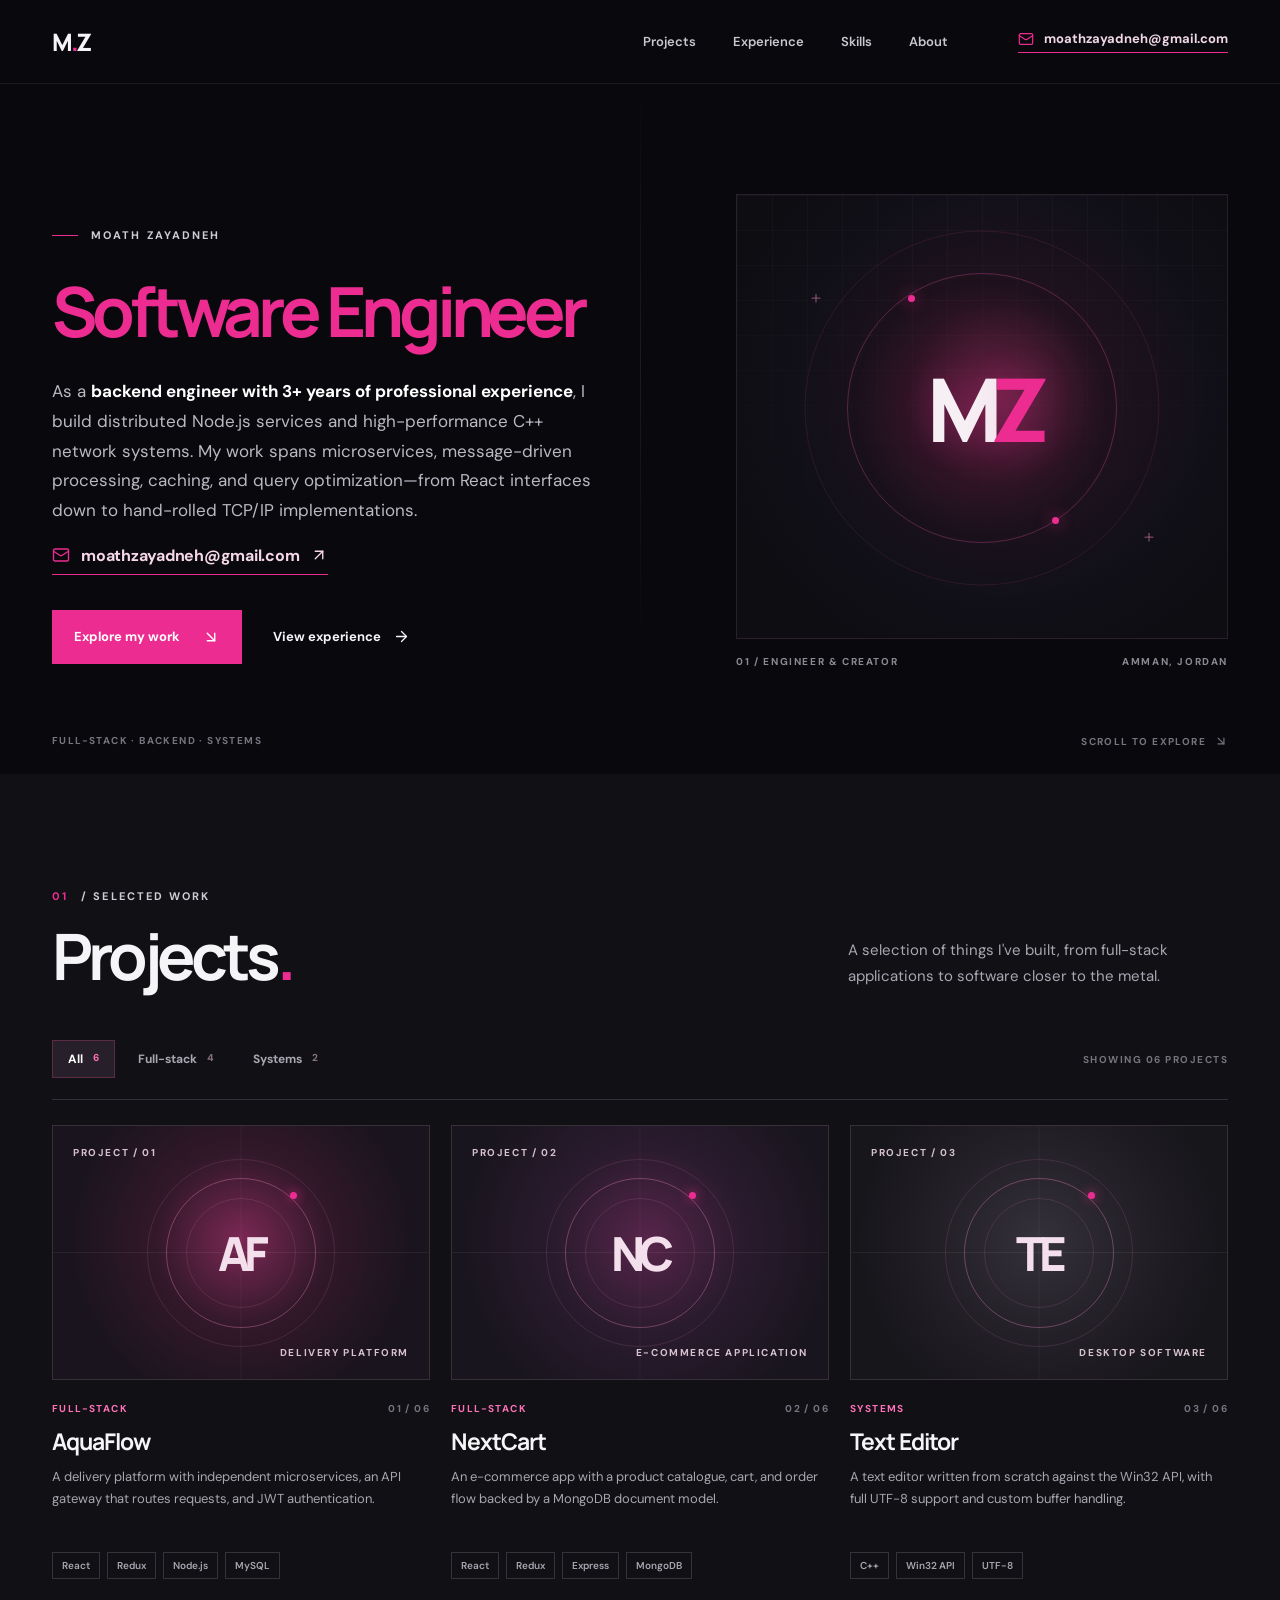
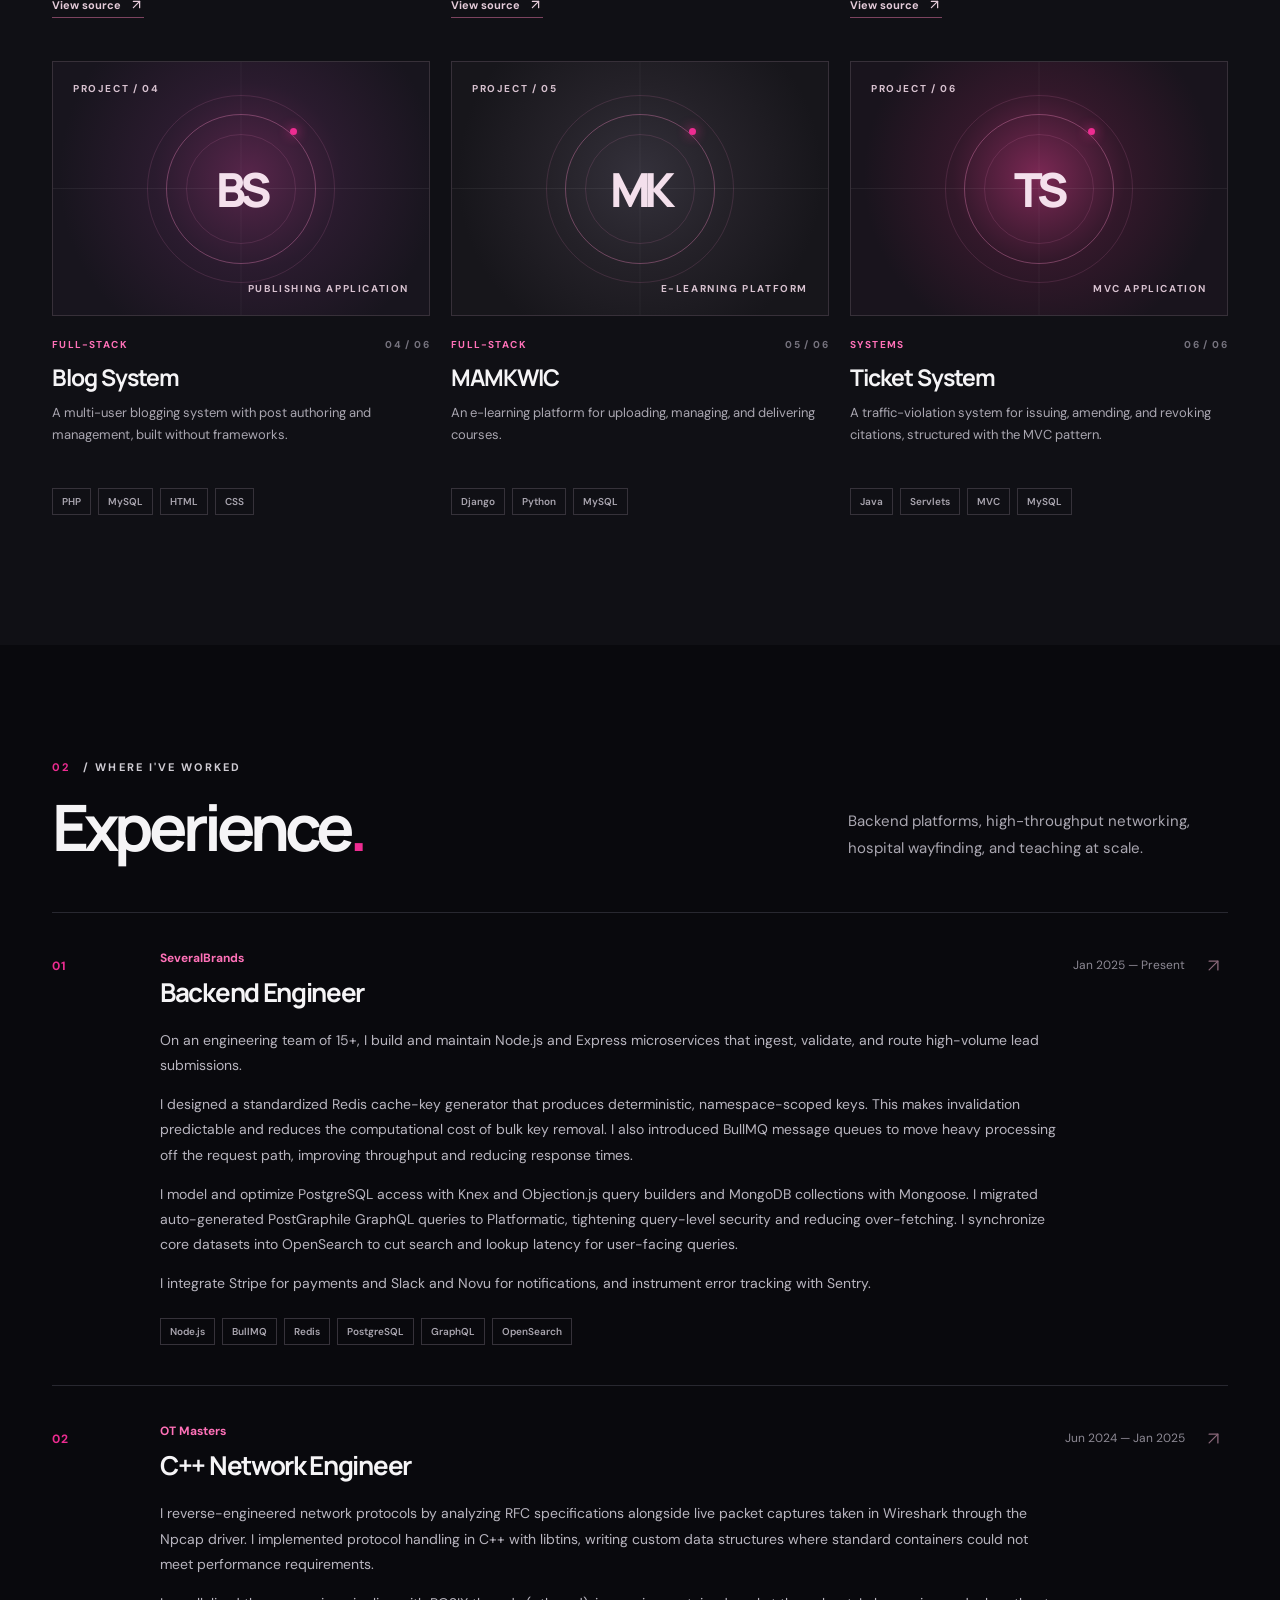
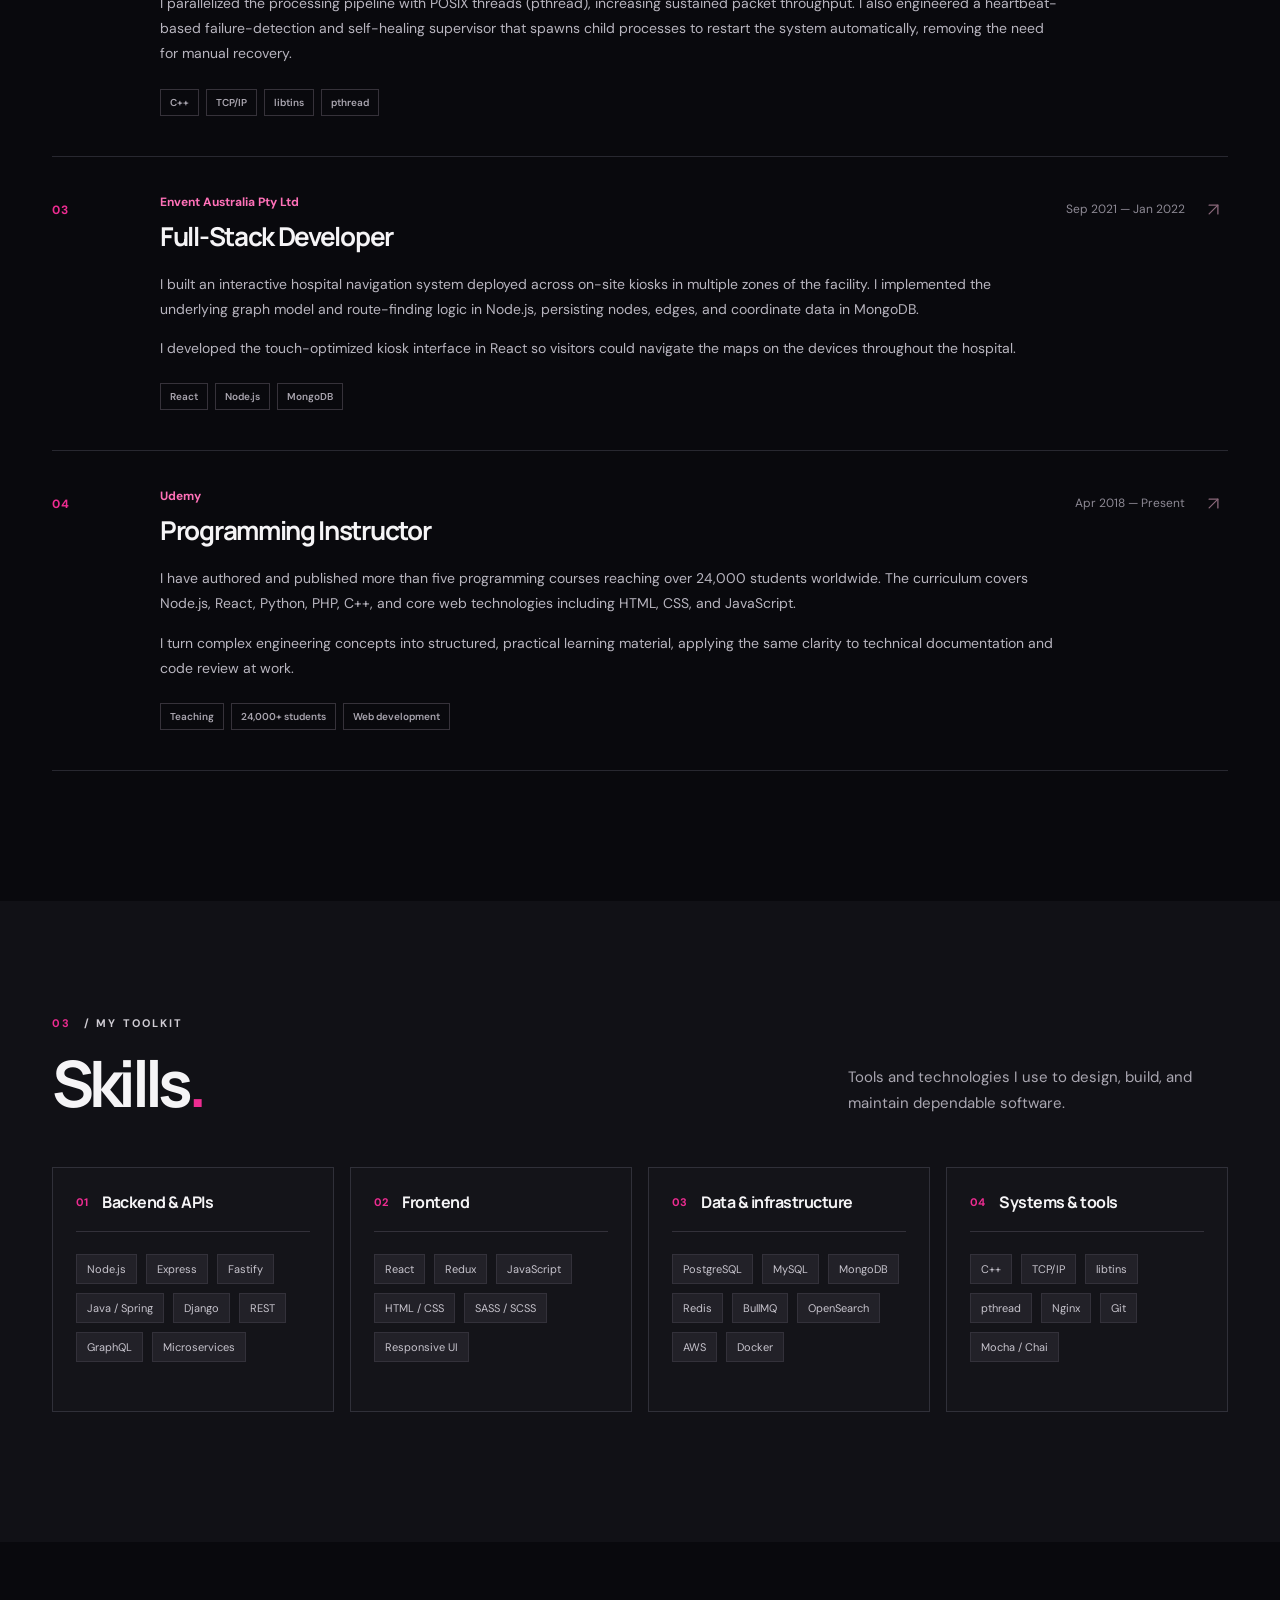
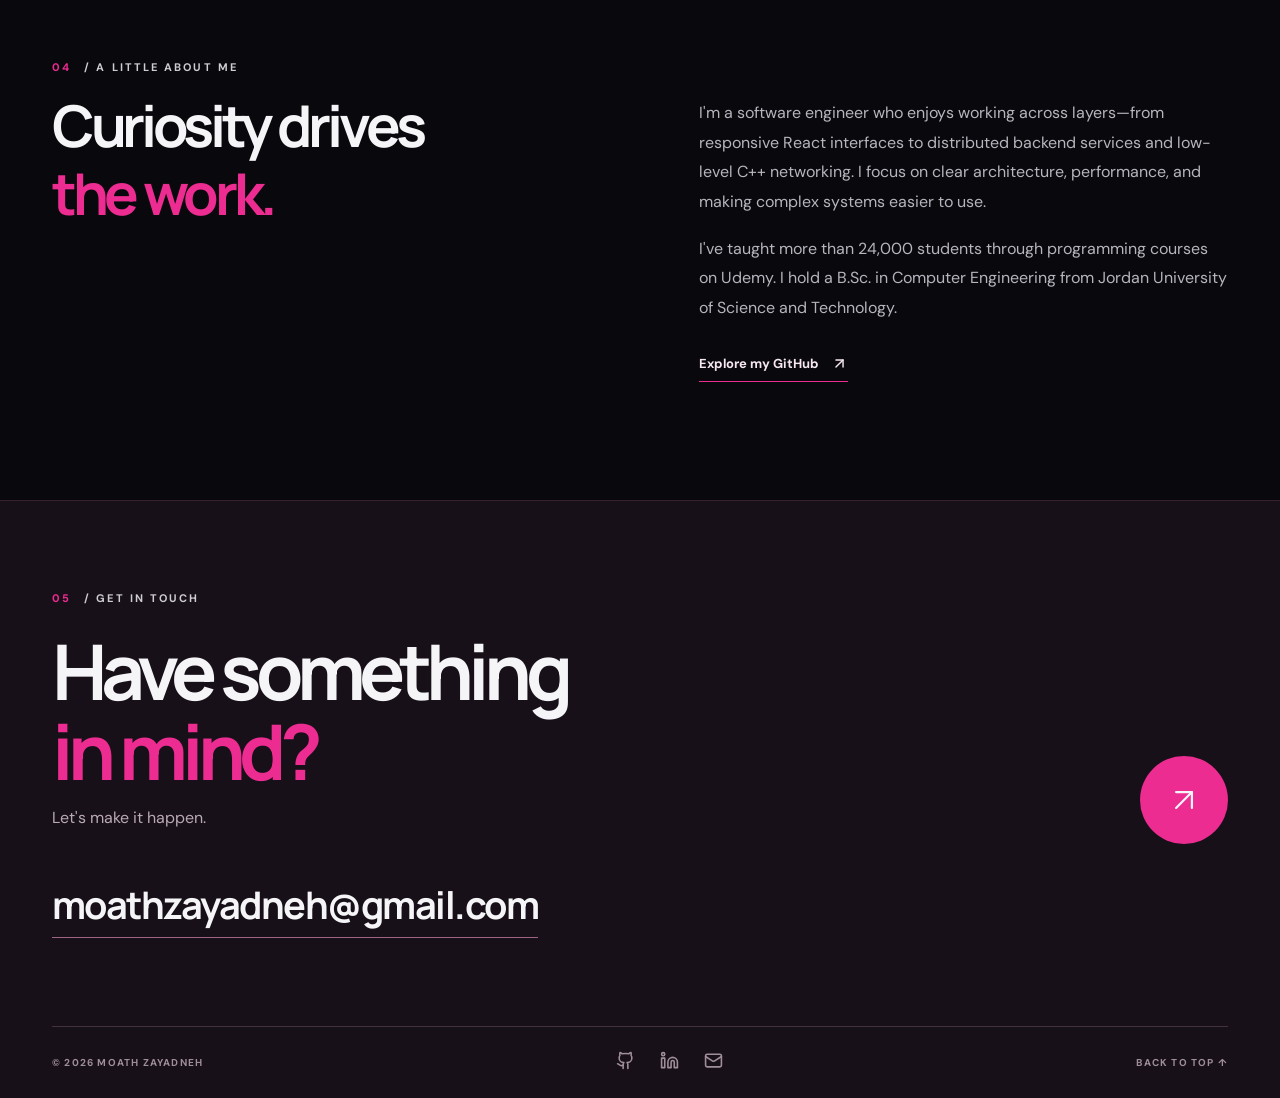
==== index.html @ 0fe1fe56 "Deploy new Next.js portfolio" ====
<!DOCTYPE html><!--hp8PHYKWaz7krKjYTJ7s3--><html lang="en"><head><meta charSet="utf-8"/><meta name="viewport" content="width=device-width, initial-scale=1"/><link rel="stylesheet" href="/_next/static/css/5d9958405dab43ec.css" data-precedence="next"/><link rel="preload" as="script" fetchPriority="low" href="/_next/static/chunks/webpack-2bc309fe597aff29.js"/><script src="/_next/static/chunks/4bd1b696-c023c6e3521b1417.js" async=""></script><script src="/_next/static/chunks/255-f7c4c205ddd80098.js" async=""></script><script src="/_next/static/chunks/main-app-6de141bbcd906bdc.js" async=""></script><script src="/_next/static/chunks/app/page-e6ded993d0996367.js" async=""></script><title>Moath Zayadneh — Software Engineer</title><meta name="description" content="Portfolio of Moath Zayadneh, a software engineer building distributed Node.js services, high-performance C++ network systems, and React interfaces."/><meta property="og:title" content="Moath Zayadneh — Software Engineer"/><meta property="og:description" content="Distributed backend services, C++ network systems, and thoughtful web products."/><meta property="og:type" content="website"/><meta name="twitter:card" content="summary"/><meta name="twitter:title" content="Moath Zayadneh — Software Engineer"/><meta name="twitter:description" content="Distributed backend services, C++ network systems, and thoughtful web products."/><link rel="icon" href="/favicon.svg"/><script src="/_next/static/chunks/polyfills-42372ed130431b0a.js" noModule=""></script></head><body><div hidden=""><!--$--><!--/$--></div><main><a class="skip-link" href="#content">Skip to content</a><header class="site-header"><div class="shell header-inner"><a class="brand" href="#top" aria-label="Moath Zayadneh, back to top">M<span>.</span>Z</a><nav class="desktop-nav" aria-label="Main navigation"><a href="#projects">Projects</a><a href="#experience">Experience</a><a href="#skills">Skills</a><a href="#about">About</a></nav><a class="header-email" href="mailto:moathzayadneh@gmail.com"><svg xmlns="http://www.w3.org/2000/svg" width="16" height="16" viewBox="0 0 24 24" fill="none" stroke="currentColor" stroke-width="1.8" stroke-linecap="round" stroke-linejoin="round" class="lucide lucide-mail"><rect width="20" height="16" x="2" y="4" rx="2"></rect><path d="m22 7-8.97 5.7a1.94 1.94 0 0 1-2.06 0L2 7"></path></svg> moathzayadneh@gmail.com</a><button class="menu-button" type="button" aria-label="Open menu" aria-expanded="false"><svg xmlns="http://www.w3.org/2000/svg" width="24" height="24" viewBox="0 0 24 24" fill="none" stroke="currentColor" stroke-width="2" stroke-linecap="round" stroke-linejoin="round" class="lucide lucide-menu"><line x1="4" x2="20" y1="12" y2="12"></line><line x1="4" x2="20" y1="6" y2="6"></line><line x1="4" x2="20" y1="18" y2="18"></line></svg></button></div></header><div id="content"><section class="hero shell" id="top" aria-labelledby="hero-title"><div class="hero-content"><div class="eyebrow"><span class="eyebrow-line"></span> MOATH ZAYADNEH</div><h1 id="hero-title">Software Engineer</h1><p class="hero-lead">As a <strong>backend engineer with 3+ years of professional experience</strong>, I build distributed Node.js services and high-performance C++ network systems. My work spans microservices, message-driven processing, caching, and query optimization—from React interfaces down to hand-rolled TCP/IP implementations.</p><a class="hero-email" href="mailto:moathzayadneh@gmail.com"><svg xmlns="http://www.w3.org/2000/svg" width="18" height="18" viewBox="0 0 24 24" fill="none" stroke="currentColor" stroke-width="1.8" stroke-linecap="round" stroke-linejoin="round" class="lucide lucide-mail"><rect width="20" height="16" x="2" y="4" rx="2"></rect><path d="m22 7-8.97 5.7a1.94 1.94 0 0 1-2.06 0L2 7"></path></svg> moathzayadneh@gmail.com <svg xmlns="http://www.w3.org/2000/svg" width="18" height="18" viewBox="0 0 24 24" fill="none" stroke="currentColor" stroke-width="1.8" stroke-linecap="round" stroke-linejoin="round" class="lucide lucide-arrow-up-right"><path d="M7 7h10v10"></path><path d="M7 17 17 7"></path></svg></a><div class="hero-actions"><a class="button button-primary" href="#projects">Explore my work <svg xmlns="http://www.w3.org/2000/svg" width="18" height="18" viewBox="0 0 24 24" fill="none" stroke="currentColor" stroke-width="1.8" stroke-linecap="round" stroke-linejoin="round" class="lucide lucide-arrow-down-right"><path d="m7 7 10 10"></path><path d="M17 7v10H7"></path></svg></a><a class="text-link" href="#experience">View experience <svg xmlns="http://www.w3.org/2000/svg" width="17" height="17" viewBox="0 0 24 24" fill="none" stroke="currentColor" stroke-width="1.8" stroke-linecap="round" stroke-linejoin="round" class="lucide lucide-arrow-right"><path d="M5 12h14"></path><path d="m12 5 7 7-7 7"></path></svg></a></div></div><div class="hero-aside" aria-hidden="true"><div class="hero-art"><div class="art-ring art-ring-one"></div><div class="art-ring art-ring-two"></div><div class="art-core">M<span>Z</span></div><span class="art-cross art-cross-one">+</span><span class="art-cross art-cross-two">+</span></div><div class="hero-art-caption"><span>01 / ENGINEER &amp; CREATOR</span><span>AMMAN, JORDAN</span></div></div><div class="hero-bottom"><span>FULL-STACK · BACKEND · SYSTEMS</span><span>SCROLL TO EXPLORE <svg xmlns="http://www.w3.org/2000/svg" width="14" height="14" viewBox="0 0 24 24" fill="none" stroke="currentColor" stroke-width="2" stroke-linecap="round" stroke-linejoin="round" class="lucide lucide-arrow-down-right"><path d="m7 7 10 10"></path><path d="M17 7v10H7"></path></svg></span></div></section><section class="section section-projects" id="projects" aria-labelledby="projects-title"><div class="shell"><div class="section-heading"><div><p class="section-kicker"><span>01</span> / SELECTED WORK</p><h2 id="projects-title">Projects<span class="accent-dot">.</span></h2></div><p class="section-intro">A selection of things I&#x27;ve built, from full-stack applications to software closer to the metal.</p></div><div class="project-toolbar"><div class="filters" role="group" aria-label="Filter projects"><button type="button" class="filter active" aria-pressed="true">All<span>6</span></button><button type="button" class="filter" aria-pressed="false">Full-stack<span>4</span></button><button type="button" class="filter" aria-pressed="false">Systems<span>2</span></button></div><span class="results-count">SHOWING <!-- -->06<!-- --> PROJECTS</span></div><div class="project-grid"><article class="project-card"><div class="project-visual tone-pink"><span class="visual-index">PROJECT / <!-- -->01</span><div class="project-glyph"><span>AF</span><i></i></div><span class="visual-kind">Delivery platform</span></div><div class="project-meta"><span>FULL-STACK</span><span>01<!-- --> / 0<!-- -->6</span></div><h3>AquaFlow</h3><p>A delivery platform with independent microservices, an API gateway that routes requests, and JWT authentication.</p><div class="tag-list"><span>React</span><span>Redux</span><span>Node.js</span><span>MySQL</span></div><a class="project-source" href="https://github.com/themud2001/Graduation-Project" target="_blank" rel="noopener noreferrer">View source <svg xmlns="http://www.w3.org/2000/svg" width="15" height="15" viewBox="0 0 24 24" fill="none" stroke="currentColor" stroke-width="2" stroke-linecap="round" stroke-linejoin="round" class="lucide lucide-arrow-up-right"><path d="M7 7h10v10"></path><path d="M7 17 17 7"></path></svg></a></article><article class="project-card"><div class="project-visual tone-plum"><span class="visual-index">PROJECT / <!-- -->02</span><div class="project-glyph"><span>NC</span><i></i></div><span class="visual-kind">E-commerce application</span></div><div class="project-meta"><span>FULL-STACK</span><span>02<!-- --> / 0<!-- -->6</span></div><h3>NextCart</h3><p>An e-commerce app with a product catalogue, cart, and order flow backed by a MongoDB document model.</p><div class="tag-list"><span>React</span><span>Redux</span><span>Express</span><span>MongoDB</span></div><a class="project-source" href="https://github.com/themud2001/eCommerce" target="_blank" rel="noopener noreferrer">View source <svg xmlns="http://www.w3.org/2000/svg" width="15" height="15" viewBox="0 0 24 24" fill="none" stroke="currentColor" stroke-width="2" stroke-linecap="round" stroke-linejoin="round" class="lucide lucide-arrow-up-right"><path d="M7 7h10v10"></path><path d="M7 17 17 7"></path></svg></a></article><article class="project-card"><div class="project-visual tone-graphite"><span class="visual-index">PROJECT / <!-- -->03</span><div class="project-glyph"><span>TE</span><i></i></div><span class="visual-kind">Desktop software</span></div><div class="project-meta"><span>SYSTEMS</span><span>03<!-- --> / 0<!-- -->6</span></div><h3>Text Editor</h3><p>A text editor written from scratch against the Win32 API, with full UTF-8 support and custom buffer handling.</p><div class="tag-list"><span>C++</span><span>Win32 API</span><span>UTF-8</span></div><a class="project-source" href="https://github.com/themud2001/TextEditor" target="_blank" rel="noopener noreferrer">View source <svg xmlns="http://www.w3.org/2000/svg" width="15" height="15" viewBox="0 0 24 24" fill="none" stroke="currentColor" stroke-width="2" stroke-linecap="round" stroke-linejoin="round" class="lucide lucide-arrow-up-right"><path d="M7 7h10v10"></path><path d="M7 17 17 7"></path></svg></a></article><article class="project-card"><div class="project-visual tone-plum"><span class="visual-index">PROJECT / <!-- -->04</span><div class="project-glyph"><span>BS</span><i></i></div><span class="visual-kind">Publishing application</span></div><div class="project-meta"><span>FULL-STACK</span><span>04<!-- --> / 0<!-- -->6</span></div><h3>Blog System</h3><p>A multi-user blogging system with post authoring and management, built without frameworks.</p><div class="tag-list"><span>PHP</span><span>MySQL</span><span>HTML</span><span>CSS</span></div></article><article class="project-card"><div class="project-visual tone-graphite"><span class="visual-index">PROJECT / <!-- -->05</span><div class="project-glyph"><span>MK</span><i></i></div><span class="visual-kind">E-learning platform</span></div><div class="project-meta"><span>FULL-STACK</span><span>05<!-- --> / 0<!-- -->6</span></div><h3>MAMKWIC</h3><p>An e-learning platform for uploading, managing, and delivering courses.</p><div class="tag-list"><span>Django</span><span>Python</span><span>MySQL</span></div></article><article class="project-card"><div class="project-visual tone-pink"><span class="visual-index">PROJECT / <!-- -->06</span><div class="project-glyph"><span>TS</span><i></i></div><span class="visual-kind">MVC application</span></div><div class="project-meta"><span>SYSTEMS</span><span>06<!-- --> / 0<!-- -->6</span></div><h3>Ticket System</h3><p>A traffic-violation system for issuing, amending, and revoking citations, structured with the MVC pattern.</p><div class="tag-list"><span>Java</span><span>Servlets</span><span>MVC</span><span>MySQL</span></div></article></div></div></section><section class="section section-experience" id="experience" aria-labelledby="experience-title"><div class="shell"><div class="section-heading"><div><p class="section-kicker"><span>02</span> / WHERE I&#x27;VE WORKED</p><h2 id="experience-title">Experience<span class="accent-dot">.</span></h2></div><p class="section-intro">Backend platforms, high-throughput networking, hospital wayfinding, and teaching at scale.</p></div><div class="experience-list"><article class="experience-item"><div class="experience-index">0<!-- -->1</div><div class="experience-main"><div class="experience-title-row"><div><p class="experience-company">SeveralBrands</p><h3>Backend Engineer</h3></div><span class="experience-period">Jan 2025 — Present</span></div><div class="experience-description"><p>On an engineering team of 15+, I build and maintain Node.js and Express microservices that ingest, validate, and route high-volume lead submissions.</p><p>I designed a standardized Redis cache-key generator that produces deterministic, namespace-scoped keys. This makes invalidation predictable and reduces the computational cost of bulk key removal. I also introduced BullMQ message queues to move heavy processing off the request path, improving throughput and reducing response times.</p><p>I model and optimize PostgreSQL access with Knex and Objection.js query builders and MongoDB collections with Mongoose. I migrated auto-generated PostGraphile GraphQL queries to Platformatic, tightening query-level security and reducing over-fetching. I synchronize core datasets into OpenSearch to cut search and lookup latency for user-facing queries.</p><p>I integrate Stripe for payments and Slack and Novu for notifications, and instrument error tracking with Sentry.</p></div><div class="tag-list"><span>Node.js</span><span>BullMQ</span><span>Redis</span><span>PostgreSQL</span><span>GraphQL</span><span>OpenSearch</span></div></div><svg xmlns="http://www.w3.org/2000/svg" width="21" height="21" viewBox="0 0 24 24" fill="none" stroke="currentColor" stroke-width="1.5" stroke-linecap="round" stroke-linejoin="round" class="lucide lucide-arrow-up-right experience-arrow"><path d="M7 7h10v10"></path><path d="M7 17 17 7"></path></svg></article><article class="experience-item"><div class="experience-index">0<!-- -->2</div><div class="experience-main"><div class="experience-title-row"><div><p class="experience-company">OT Masters</p><h3>C++ Network Engineer</h3></div><span class="experience-period">Jun 2024 — Jan 2025</span></div><div class="experience-description"><p>I reverse-engineered network protocols by analyzing RFC specifications alongside live packet captures taken in Wireshark through the Npcap driver. I implemented protocol handling in C++ with libtins, writing custom data structures where standard containers could not meet performance requirements.</p><p>I parallelized the processing pipeline with POSIX threads (pthread), increasing sustained packet throughput. I also engineered a heartbeat-based failure-detection and self-healing supervisor that spawns child processes to restart the system automatically, removing the need for manual recovery.</p></div><div class="tag-list"><span>C++</span><span>TCP/IP</span><span>libtins</span><span>pthread</span></div></div><svg xmlns="http://www.w3.org/2000/svg" width="21" height="21" viewBox="0 0 24 24" fill="none" stroke="currentColor" stroke-width="1.5" stroke-linecap="round" stroke-linejoin="round" class="lucide lucide-arrow-up-right experience-arrow"><path d="M7 7h10v10"></path><path d="M7 17 17 7"></path></svg></article><article class="experience-item"><div class="experience-index">0<!-- -->3</div><div class="experience-main"><div class="experience-title-row"><div><p class="experience-company">Envent Australia Pty Ltd</p><h3>Full-Stack Developer</h3></div><span class="experience-period">Sep 2021 — Jan 2022</span></div><div class="experience-description"><p>I built an interactive hospital navigation system deployed across on-site kiosks in multiple zones of the facility. I implemented the underlying graph model and route-finding logic in Node.js, persisting nodes, edges, and coordinate data in MongoDB.</p><p>I developed the touch-optimized kiosk interface in React so visitors could navigate the maps on the devices throughout the hospital.</p></div><div class="tag-list"><span>React</span><span>Node.js</span><span>MongoDB</span></div></div><svg xmlns="http://www.w3.org/2000/svg" width="21" height="21" viewBox="0 0 24 24" fill="none" stroke="currentColor" stroke-width="1.5" stroke-linecap="round" stroke-linejoin="round" class="lucide lucide-arrow-up-right experience-arrow"><path d="M7 7h10v10"></path><path d="M7 17 17 7"></path></svg></article><article class="experience-item"><div class="experience-index">0<!-- -->4</div><div class="experience-main"><div class="experience-title-row"><div><p class="experience-company">Udemy</p><h3>Programming Instructor</h3></div><span class="experience-period">Apr 2018 — Present</span></div><div class="experience-description"><p>I have authored and published more than five programming courses reaching over 24,000 students worldwide. The curriculum covers Node.js, React, Python, PHP, C++, and core web technologies including HTML, CSS, and JavaScript.</p><p>I turn complex engineering concepts into structured, practical learning material, applying the same clarity to technical documentation and code review at work.</p></div><div class="tag-list"><span>Teaching</span><span>24,000+ students</span><span>Web development</span></div></div><svg xmlns="http://www.w3.org/2000/svg" width="21" height="21" viewBox="0 0 24 24" fill="none" stroke="currentColor" stroke-width="1.5" stroke-linecap="round" stroke-linejoin="round" class="lucide lucide-arrow-up-right experience-arrow"><path d="M7 7h10v10"></path><path d="M7 17 17 7"></path></svg></article></div></div></section><section class="section section-skills" id="skills" aria-labelledby="skills-title"><div class="shell"><div class="section-heading"><div><p class="section-kicker"><span>03</span> / MY TOOLKIT</p><h2 id="skills-title">Skills<span class="accent-dot">.</span></h2></div><p class="section-intro">Tools and technologies I use to design, build, and maintain dependable software.</p></div><div class="skills-grid"><div class="skill-group"><div class="skill-group-head"><span>0<!-- -->1</span><h3>Backend &amp; APIs</h3></div><div class="skill-items"><span>Node.js</span><span>Express</span><span>Fastify</span><span>Java / Spring</span><span>Django</span><span>REST</span><span>GraphQL</span><span>Microservices</span></div></div><div class="skill-group"><div class="skill-group-head"><span>0<!-- -->2</span><h3>Frontend</h3></div><div class="skill-items"><span>React</span><span>Redux</span><span>JavaScript</span><span>HTML / CSS</span><span>SASS / SCSS</span><span>Responsive UI</span></div></div><div class="skill-group"><div class="skill-group-head"><span>0<!-- -->3</span><h3>Data &amp; infrastructure</h3></div><div class="skill-items"><span>PostgreSQL</span><span>MySQL</span><span>MongoDB</span><span>Redis</span><span>BullMQ</span><span>OpenSearch</span><span>AWS</span><span>Docker</span></div></div><div class="skill-group"><div class="skill-group-head"><span>0<!-- -->4</span><h3>Systems &amp; tools</h3></div><div class="skill-items"><span>C++</span><span>TCP/IP</span><span>libtins</span><span>pthread</span><span>Nginx</span><span>Git</span><span>Mocha / Chai</span></div></div></div></div></section><section class="about-section" id="about" aria-labelledby="about-title"><div class="shell about-grid"><div><p class="section-kicker"><span>04</span> / A LITTLE ABOUT ME</p><h2 id="about-title">Curiosity drives<br/><em>the work.</em></h2></div><div class="about-copy"><p>I&#x27;m a software engineer who enjoys working across layers—from responsive React interfaces to distributed backend services and low-level C++ networking. I focus on clear architecture, performance, and making complex systems easier to use.</p><p>I&#x27;ve taught more than 24,000 students through programming courses on Udemy. I hold a B.Sc. in Computer Engineering from Jordan University of Science and Technology.</p><a class="text-link" href="https://github.com/themud2001" target="_blank" rel="noopener noreferrer">Explore my GitHub <svg xmlns="http://www.w3.org/2000/svg" width="17" height="17" viewBox="0 0 24 24" fill="none" stroke="currentColor" stroke-width="2" stroke-linecap="round" stroke-linejoin="round" class="lucide lucide-arrow-up-right"><path d="M7 7h10v10"></path><path d="M7 17 17 7"></path></svg></a></div></div></section><footer class="footer" id="contact"><div class="shell"><p class="section-kicker"><span>05</span> / GET IN TOUCH</p><div class="footer-main"><div><h2>Have something<br/><em>in mind?</em></h2><p>Let&#x27;s make it happen.</p></div><a class="footer-mail" href="mailto:moathzayadneh@gmail.com" aria-label="Email Moath Zayadneh"><svg xmlns="http://www.w3.org/2000/svg" width="38" height="38" viewBox="0 0 24 24" fill="none" stroke="currentColor" stroke-width="1.4" stroke-linecap="round" stroke-linejoin="round" class="lucide lucide-arrow-up-right"><path d="M7 7h10v10"></path><path d="M7 17 17 7"></path></svg></a></div><a class="email-link" href="mailto:moathzayadneh@gmail.com">moathzayadneh@gmail.com</a><div class="footer-bottom"><span>© <!-- -->2026<!-- --> MOATH ZAYADNEH</span><div><a href="https://github.com/themud2001" target="_blank" rel="noopener noreferrer" aria-label="GitHub"><svg xmlns="http://www.w3.org/2000/svg" width="19" height="19" viewBox="0 0 24 24" fill="none" stroke="currentColor" stroke-width="2" stroke-linecap="round" stroke-linejoin="round" class="lucide lucide-github"><path d="M15 22v-4a4.8 4.8 0 0 0-1-3.5c3 0 6-2 6-5.5.08-1.25-.27-2.48-1-3.5.28-1.15.28-2.35 0-3.5 0 0-1 0-3 1.5-2.64-.5-5.36-.5-8 0C6 2 5 2 5 2c-.3 1.15-.3 2.35 0 3.5A5.403 5.403 0 0 0 4 9c0 3.5 3 5.5 6 5.5-.39.49-.68 1.05-.85 1.65-.17.6-.22 1.23-.15 1.85v4"></path><path d="M9 18c-4.51 2-5-2-7-2"></path></svg></a><a href="https://www.linkedin.com/in/moath-zayadneh" target="_blank" rel="noopener noreferrer" aria-label="LinkedIn"><svg xmlns="http://www.w3.org/2000/svg" width="19" height="19" viewBox="0 0 24 24" fill="none" stroke="currentColor" stroke-width="2" stroke-linecap="round" stroke-linejoin="round" class="lucide lucide-linkedin"><path d="M16 8a6 6 0 0 1 6 6v7h-4v-7a2 2 0 0 0-2-2 2 2 0 0 0-2 2v7h-4v-7a6 6 0 0 1 6-6z"></path><rect width="4" height="12" x="2" y="9"></rect><circle cx="4" cy="4" r="2"></circle></svg></a><a href="mailto:moathzayadneh@gmail.com" aria-label="Email"><svg xmlns="http://www.w3.org/2000/svg" width="19" height="19" viewBox="0 0 24 24" fill="none" stroke="currentColor" stroke-width="2" stroke-linecap="round" stroke-linejoin="round" class="lucide lucide-mail"><rect width="20" height="16" x="2" y="4" rx="2"></rect><path d="m22 7-8.97 5.7a1.94 1.94 0 0 1-2.06 0L2 7"></path></svg></a></div><a href="#top">BACK TO TOP ↑</a></div></div></footer></div></main><!--$--><!--/$--><script src="/_next/static/chunks/webpack-2bc309fe597aff29.js" id="_R_" async=""></script><script>(self.__next_f=self.__next_f||[]).push([0])</script><script>self.__next_f.push([1,"1:\"$Sreact.fragment\"\n2:I[9766,[],\"\"]\n3:I[8924,[],\"\"]\n4:I[1959,[],\"ClientPageRoot\"]\n5:I[2603,[\"974\",\"static/chunks/app/page-e6ded993d0996367.js\"],\"default\"]\n8:I[4431,[],\"OutletBoundary\"]\na:I[5278,[],\"AsyncMetadataOutlet\"]\nc:I[4431,[],\"ViewportBoundary\"]\ne:I[4431,[],\"MetadataBoundary\"]\nf:\"$Sreact.suspense\"\n11:I[7150,[],\"\"]\n:HL[\"/_next/static/css/5d9958405dab43ec.css\",\"style\"]\n"])</script><script>self.__next_f.push([1,"0:{\"P\":null,\"b\":\"hp8PHYKWaz7krKjYTJ7s3\",\"p\":\"\",\"c\":[\"\",\"\"],\"i\":false,\"f\":[[[\"\",{\"children\":[\"__PAGE__\",{}]},\"$undefined\",\"$undefined\",true],[\"\",[\"$\",\"$1\",\"c\",{\"children\":[[[\"$\",\"link\",\"0\",{\"rel\":\"stylesheet\",\"href\":\"/_next/static/css/5d9958405dab43ec.css\",\"precedence\":\"next\",\"crossOrigin\":\"$undefined\",\"nonce\":\"$undefined\"}]],[\"$\",\"html\",null,{\"lang\":\"en\",\"children\":[\"$\",\"body\",null,{\"children\":[\"$\",\"$L2\",null,{\"parallelRouterKey\":\"children\",\"error\":\"$undefined\",\"errorStyles\":\"$undefined\",\"errorScripts\":\"$undefined\",\"template\":[\"$\",\"$L3\",null,{}],\"templateStyles\":\"$undefined\",\"templateScripts\":\"$undefined\",\"notFound\":[[[\"$\",\"title\",null,{\"children\":\"404: This page could not be found.\"}],[\"$\",\"div\",null,{\"style\":{\"fontFamily\":\"system-ui,\\\"Segoe UI\\\",Roboto,Helvetica,Arial,sans-serif,\\\"Apple Color Emoji\\\",\\\"Segoe UI Emoji\\\"\",\"height\":\"100vh\",\"textAlign\":\"center\",\"display\":\"flex\",\"flexDirection\":\"column\",\"alignItems\":\"center\",\"justifyContent\":\"center\"},\"children\":[\"$\",\"div\",null,{\"children\":[[\"$\",\"style\",null,{\"dangerouslySetInnerHTML\":{\"__html\":\"body{color:#000;background:#fff;margin:0}.next-error-h1{border-right:1px solid rgba(0,0,0,.3)}@media (prefers-color-scheme:dark){body{color:#fff;background:#000}.next-error-h1{border-right:1px solid rgba(255,255,255,.3)}}\"}}],[\"$\",\"h1\",null,{\"className\":\"next-error-h1\",\"style\":{\"display\":\"inline-block\",\"margin\":\"0 20px 0 0\",\"padding\":\"0 23px 0 0\",\"fontSize\":24,\"fontWeight\":500,\"verticalAlign\":\"top\",\"lineHeight\":\"49px\"},\"children\":404}],[\"$\",\"div\",null,{\"style\":{\"display\":\"inline-block\"},\"children\":[\"$\",\"h2\",null,{\"style\":{\"fontSize\":14,\"fontWeight\":400,\"lineHeight\":\"49px\",\"margin\":0},\"children\":\"This page could not be found.\"}]}]]}]}]],[]],\"forbidden\":\"$undefined\",\"unauthorized\":\"$undefined\"}]}]}]]}],{\"children\":[\"__PAGE__\",[\"$\",\"$1\",\"c\",{\"children\":[[\"$\",\"$L4\",null,{\"Component\":\"$5\",\"searchParams\":{},\"params\":{},\"promises\":[\"$@6\",\"$@7\"]}],null,[\"$\",\"$L8\",null,{\"children\":[\"$L9\",[\"$\",\"$La\",null,{\"promise\":\"$@b\"}]]}]]}],{},null,false]},null,false],[\"$\",\"$1\",\"h\",{\"children\":[null,[[\"$\",\"$Lc\",null,{\"children\":\"$Ld\"}],null],[\"$\",\"$Le\",null,{\"children\":[\"$\",\"div\",null,{\"hidden\":true,\"children\":[\"$\",\"$f\",null,{\"fallback\":null,\"children\":\"$L10\"}]}]}]]}],false]],\"m\":\"$undefined\",\"G\":[\"$11\",[]],\"s\":false,\"S\":true}\n"])</script><script>self.__next_f.push([1,"6:{}\n7:\"$0:f:0:1:2:children:1:props:children:0:props:params\"\n"])</script><script>self.__next_f.push([1,"d:[[\"$\",\"meta\",\"0\",{\"charSet\":\"utf-8\"}],[\"$\",\"meta\",\"1\",{\"name\":\"viewport\",\"content\":\"width=device-width, initial-scale=1\"}]]\n9:null\n"])</script><script>self.__next_f.push([1,"12:I[622,[],\"IconMark\"]\n"])</script><script>self.__next_f.push([1,"b:{\"metadata\":[[\"$\",\"title\",\"0\",{\"children\":\"Moath Zayadneh — Software Engineer\"}],[\"$\",\"meta\",\"1\",{\"name\":\"description\",\"content\":\"Portfolio of Moath Zayadneh, a software engineer building distributed Node.js services, high-performance C++ network systems, and React interfaces.\"}],[\"$\",\"meta\",\"2\",{\"property\":\"og:title\",\"content\":\"Moath Zayadneh — Software Engineer\"}],[\"$\",\"meta\",\"3\",{\"property\":\"og:description\",\"content\":\"Distributed backend services, C++ network systems, and thoughtful web products.\"}],[\"$\",\"meta\",\"4\",{\"property\":\"og:type\",\"content\":\"website\"}],[\"$\",\"meta\",\"5\",{\"name\":\"twitter:card\",\"content\":\"summary\"}],[\"$\",\"meta\",\"6\",{\"name\":\"twitter:title\",\"content\":\"Moath Zayadneh — Software Engineer\"}],[\"$\",\"meta\",\"7\",{\"name\":\"twitter:description\",\"content\":\"Distributed backend services, C++ network systems, and thoughtful web products.\"}],[\"$\",\"link\",\"8\",{\"rel\":\"icon\",\"href\":\"/favicon.svg\"}],[\"$\",\"$L12\",\"9\",{}]],\"error\":null,\"digest\":\"$undefined\"}\n"])</script><script>self.__next_f.push([1,"10:\"$b:metadata\"\n"])</script></body></html>
---- _next/static/css/5d9958405dab43ec.css ----
@import url("https://fonts.googleapis.com/css2?family=DM+Sans:wght@400;500;600;700&family=Manrope:wght@400;500;600;700;800&display=swap");:root{--bg:#09090d;--surface:#101016;--surface-2:#15151c;--line:#282830;--text:#f5f4f6;--muted:#a9a6b1;--dim:#72707b;--pink:#ed2c91;--pink-light:#ff71b8;--font-body:"DM Sans",Arial,sans-serif;--font-display:"Manrope",Arial,sans-serif}*{box-sizing:border-box}html{scroll-behavior:smooth}body{margin:0;background:var(--bg);color:var(--text);font-family:var(--font-body);-webkit-font-smoothing:antialiased}a,button{-webkit-tap-highlight-color:transparent}a{color:inherit;text-decoration:none}button{font:inherit}::selection{background:var(--pink);color:#fff}:focus-visible{outline:2px solid var(--pink-light);outline-offset:4px}.skip-link{position:absolute;z-index:100;left:16px;top:-60px;background:var(--pink);padding:12px 16px;color:#fff}.skip-link:focus{top:10px}.shell{width:min(100% - 104px,1320px);margin-inline:auto}.site-header{height:84px;border-bottom:1px solid rgba(255,255,255,.08);position:relative;z-index:10;background:rgba(9,9,13,.94)}.header-inner{height:100%;display:flex;align-items:center;justify-content:space-between;gap:30px}.brand{font-family:var(--font-display);font-size:24px;font-weight:800;letter-spacing:-.1em;white-space:nowrap}.brand span{color:var(--pink)}.desktop-nav{display:flex;align-items:center;gap:37px;margin-left:auto;margin-right:40px}.desktop-nav a{font-size:13px;font-weight:600;color:#c9c7cf;transition:color .2s}.desktop-nav a:hover,.text-link:hover{color:var(--pink-light)}.header-email{display:inline-flex;align-items:center;gap:10px;color:#f0d8e6;font-size:13px;font-weight:700;border-bottom:1px solid var(--pink);padding-bottom:5px;white-space:nowrap;transition:color .2s}.header-email svg{color:var(--pink)}.header-email:hover{color:var(--pink-light)}.menu-button,.mobile-nav{display:none}.hero{min-height:690px;display:grid;grid-template-columns:minmax(0,1.12fr) minmax(380px,.88fr);grid-column-gap:5%;column-gap:5%;position:relative;padding-top:110px;padding-bottom:95px}.hero:before{content:"";position:absolute;inset:0 auto auto 50%;height:560px;width:1px;background:linear-gradient(180deg,transparent,#24232b,transparent);opacity:.7}.hero-content{position:relative;z-index:1;padding-top:34px}.eyebrow,.section-kicker{font-size:11px;font-weight:700;letter-spacing:.19em;color:#cfccd3;display:flex;align-items:center;gap:13px}.eyebrow-line{height:1px;width:26px;background:var(--pink)}.section-kicker span{color:var(--pink)}h1,h2,h3,p{margin-top:0}h1,h2,h3{font-family:var(--font-display)}h1{font-size:clamp(60px,5.4vw,82px);font-weight:700;line-height:1.13;letter-spacing:-.074em;margin:30px 0 27px;white-space:nowrap}h1,h1 em,h2 em{color:var(--pink)}h1 em,h2 em{font-style:normal}.hero-lead{font-size:17px;line-height:1.75;color:#bbb8c2;max-width:555px;margin-bottom:19px}.hero-lead strong{color:#fff;font-weight:700}.hero-email{display:inline-flex;align-items:center;gap:11px;color:#f6d8e8;font-size:16px;font-weight:700;letter-spacing:-.015em;border-bottom:1px solid var(--pink);padding-bottom:8px;margin-bottom:35px;transition:color .2s}.hero-email svg:first-child{color:var(--pink)}.hero-email:hover{color:var(--pink-light)}.hero-actions{display:flex;align-items:center;gap:31px}.button{display:inline-flex;align-items:center;justify-content:center;gap:22px;min-height:54px;padding:0 22px;font-size:13px;font-weight:700;transition:transform .2s,background .2s}.button:hover{transform:translateY(-3px)}.button-primary{background:var(--pink);color:#fff}.button-primary:hover{background:#ff48a2}.text-link{display:inline-flex;align-items:center;gap:12px;font-size:13px;font-weight:700;transition:color .2s}.hero-aside{align-self:start;position:relative}.hero-art{height:445px;position:relative;overflow:hidden;border:1px solid #2a202b;background:radial-gradient(circle at 54% 45%,#542039 0,#21121e 26%,#111018 57%,#0e0d12 80%)}.hero-art:before{content:"";position:absolute;inset:0;background-image:linear-gradient(rgba(255,255,255,.028) 1px,transparent 0),linear-gradient(90deg,rgba(255,255,255,.028) 1px,transparent 0);background-size:35px 35px;-webkit-mask-image:linear-gradient(180deg,#000,transparent 85%);mask-image:linear-gradient(180deg,#000,transparent 85%)}.hero-art:after{content:"";width:270px;height:270px;border-radius:50%;background:radial-gradient(circle,rgba(237,44,145,.17),transparent 68%);filter:blur(6px)}.art-ring,.hero-art:after{position:absolute;left:50%;top:48%;transform:translate(-50%,-50%)}.art-ring{border:1px solid rgba(239,85,165,.3);border-radius:50%;z-index:1}.art-ring-one{width:270px;height:270px}.art-ring-two{width:355px;height:355px;border-color:rgba(239,85,165,.12)}.art-ring-one:after,.art-ring-one:before{content:"";position:absolute;width:7px;height:7px;background:var(--pink);border-radius:50%;box-shadow:0 0 16px var(--pink)}.art-ring-one:before{top:21px;left:60px}.art-ring-one:after{bottom:18px;right:57px}.art-core{position:absolute;z-index:2;left:50%;top:48%;transform:translate(-50%,-50%);font-family:var(--font-display);font-size:88px;font-weight:800;letter-spacing:-.14em;color:#f6eff4;text-shadow:0 0 35px rgba(237,44,145,.24)}.art-core span{color:var(--pink)}.art-cross{position:absolute;z-index:2;color:#7d4865;font-size:20px;font-weight:300}.art-cross-one{left:15%;top:20%}.art-cross-two{right:15%;bottom:20%}.hero-art-caption{gap:10px;padding-top:16px;color:#8c8994;letter-spacing:.16em}.hero-art-caption,.hero-bottom{display:flex;justify-content:space-between;font-size:10px;font-weight:700}.hero-bottom{position:absolute;bottom:26px;left:0;right:0;color:#77747f;letter-spacing:.14em}.hero-bottom span:last-child{display:flex;align-items:center;gap:8px}.section{padding:115px 0 130px;scroll-margin-top:30px}.section-projects{background:#101015}.section-heading{display:flex;align-items:flex-end;justify-content:space-between;gap:50px;margin-bottom:49px}.section-kicker{margin-bottom:18px}.section-heading h2{font-size:clamp(48px,5vw,70px);line-height:1.1;letter-spacing:-.075em;margin:0}.accent-dot{color:var(--pink)}.section-intro{max-width:380px;color:#aaa7b1;font-size:15px;line-height:1.75;margin-bottom:2px}.project-toolbar{display:flex;justify-content:space-between;align-items:center;gap:20px;padding-bottom:21px;border-bottom:1px solid #303038;margin-bottom:25px}.filters{display:flex;gap:7px}.filter{border:1px solid transparent;background:transparent;color:#aaa7b1;padding:10px 15px;font-size:12px;font-weight:700;cursor:pointer;display:flex;gap:10px;transition:background .2s,color .2s,border-color .2s}.filter:hover{color:#fff}.filter.active{color:#fff;background:#27202a;border-color:#5c2b47}.filter span{font-size:10px;color:#8b7481}.filter.active span{color:var(--pink-light)}.results-count{font-size:10px;letter-spacing:.15em;color:#77747e;font-weight:700;white-space:nowrap}.project-grid{display:grid;grid-template-columns:repeat(3,minmax(0,1fr));grid-column-gap:21px;column-gap:21px;grid-row-gap:43px;row-gap:43px}.project-card{min-width:0}.project-visual{height:255px;position:relative;overflow:hidden;border:1px solid #373039;transition:border-color .25s}.project-card:hover .project-visual{border-color:#a73b75}.tone-pink{background:radial-gradient(circle at 50% 45%,#7b2854 0,#32182a 37%,#19141d 75%)}.tone-plum{background:radial-gradient(circle at 52% 45%,#57254a 0,#2a1b2e 39%,#18151e 79%)}.tone-graphite{background:radial-gradient(circle at 50% 45%,#34313b 0,#242128 39%,#17161b 78%)}.project-visual:before{content:"";position:absolute;inset:0;background:linear-gradient(90deg,transparent 49.8%,rgba(255,255,255,.06) 50%,transparent 50.2%),linear-gradient(transparent 49.8%,rgba(255,255,255,.06) 50%,transparent 50.2%)}.visual-index,.visual-kind{position:absolute;z-index:2;color:#d8c2d0;font-size:10px;letter-spacing:.16em;font-weight:700}.visual-index{top:20px;left:20px}.visual-kind{right:20px;bottom:20px;text-transform:uppercase}.project-glyph{position:absolute;left:50%;top:50%;transform:translate(-50%,-50%);width:150px;height:150px;border:1px solid rgba(247,137,195,.35);border-radius:50%;display:grid;place-items:center;transition:transform .35s}.project-card:hover .project-glyph{transform:translate(-50%,-50%) scale(1.07)}.project-glyph:after,.project-glyph:before{content:"";position:absolute;border:1px solid rgba(247,137,195,.14);border-radius:50%}.project-glyph:before{inset:-20px}.project-glyph:after{inset:19px}.project-glyph span{position:relative;z-index:1;color:#f4e0ec;font-family:var(--font-display);font-weight:800;font-size:47px;letter-spacing:-.12em}.project-glyph i{position:absolute;width:7px;height:7px;background:var(--pink);border-radius:50%;top:13px;right:18px;box-shadow:0 0 12px var(--pink)}.project-meta{display:flex;justify-content:space-between;margin-top:22px;color:var(--pink-light);font-size:10px;font-weight:700;letter-spacing:.14em}.project-meta span:last-child{color:#77747f}.project-card h3{font-size:23px;letter-spacing:-.045em;margin:10px 0 9px}.project-card>p{font-size:13px;line-height:1.7;color:#a9a6b0;min-height:68px;margin-bottom:18px}.tag-list{display:flex;flex-wrap:wrap;gap:7px}.tag-list span{border:1px solid #36323a;padding:6px 9px;color:#a9a5af;font-size:10px;font-weight:600}.project-source{display:inline-flex;align-items:center;gap:8px;margin-top:18px;color:#e4cbd9;font-size:11px;font-weight:700;border-bottom:1px solid #7c435f;padding-bottom:5px}.project-source:hover{color:var(--pink-light)}.section-experience{background:var(--bg)}.experience-list{border-top:1px solid var(--line)}.experience-item{display:grid;grid-template-columns:90px minmax(0,1fr) 25px;grid-gap:18px;gap:18px;padding:37px 0 40px;border-bottom:1px solid var(--line)}.experience-index{font-size:12px;font-weight:700;letter-spacing:.1em;color:var(--pink);padding-top:8px}.experience-title-row{display:flex;justify-content:space-between;gap:20px;align-items:flex-start}.experience-company{font-size:12px;font-weight:700;color:var(--pink-light);margin-bottom:8px}.experience-title-row h3{font-size:26px;letter-spacing:-.05em;margin-bottom:18px}.experience-period{color:#8d8994;font-size:12px;white-space:nowrap;padding-top:7px}.experience-description{max-width:900px;margin-bottom:22px}.experience-description p{color:#b8b5bf;font-size:14px;line-height:1.8;margin:0 0 14px}.experience-description p:last-child{margin-bottom:0}.experience-arrow{color:#8a687a;margin-top:5px}.section-skills{background:#111116}.skills-grid{display:grid;grid-template-columns:repeat(4,minmax(0,1fr));grid-gap:16px;gap:16px}.skill-group{min-height:245px;padding:23px;border:1px solid #303039;background:#141419}.skill-group-head{display:flex;align-items:center;gap:14px;border-bottom:1px solid #33313a;padding-bottom:18px;margin-bottom:22px}.skill-group-head>span{font-size:11px;color:var(--pink);font-weight:700}.skill-group h3{margin:0;font-size:16px;letter-spacing:-.03em}.skill-items{display:flex;flex-wrap:wrap;align-content:flex-start;gap:9px}.skill-items span{padding:7px 10px;background:#222128;border:1px solid #33313a;color:#c7c4cd;font-size:11px}.about-section{padding:118px 0;background:var(--bg);scroll-margin-top:30px}.about-grid{display:grid;grid-template-columns:1fr 1fr;grid-gap:10%;gap:10%}.about-grid h2{font-size:clamp(46px,4.5vw,68px);line-height:1.18;letter-spacing:-.075em;margin:0}.about-copy{padding-top:38px}.about-copy p{font-size:16px;line-height:1.85;color:#b8b4be;margin-bottom:17px}.about-copy .text-link{margin-top:16px;color:#f7e8f0;border-bottom:1px solid var(--pink);padding-bottom:9px}.about-copy .text-link:hover{color:var(--pink-light)}.footer{background:#171018;border-top:1px solid #35202e;padding:90px 0 25px}.footer-main{display:flex;justify-content:space-between;align-items:flex-end;gap:30px}.footer h2{font-size:clamp(58px,6vw,94px);line-height:1.04;letter-spacing:-.078em;margin:8px 0 16px}.footer-main p{color:#b9a9b4;font-size:16px}.footer-mail{display:grid;place-items:center;width:88px;height:88px;border-radius:50%;background:var(--pink);transition:transform .2s,background .2s}.footer-mail:hover{transform:rotate(45deg);background:#ff4da4}.email-link{display:inline-block;font-family:var(--font-display);font-size:clamp(20px,3vw,38px);font-weight:700;letter-spacing:-.04em;margin:34px 0 88px;border-bottom:1px solid #9e6484;padding-bottom:7px}.email-link:hover{color:var(--pink-light)}.footer-bottom{display:flex;justify-content:space-between;align-items:center;gap:20px;border-top:1px solid #42313e;padding-top:24px;color:#a08e9b;font-size:10px;font-weight:700;letter-spacing:.12em}.footer-bottom>div{display:flex;gap:25px}.footer-bottom a:hover{color:var(--pink-light)}@media(max-width:1100px){.shell{width:min(100% - 64px,1320px)}.hero{grid-template-columns:1.1fr .9fr;gap:4%;min-height:630px}.hero-art{height:380px}h1{font-size:clamp(42px,4.5vw,52px);white-space:normal}.project-grid,.skills-grid{grid-template-columns:repeat(2,minmax(0,1fr))}.skill-group{min-height:220px}}@media(max-width:760px){.shell{width:min(100% - 40px,1320px)}.site-header{height:70px}.desktop-nav,.header-email{display:none}.menu-button{display:grid;place-items:center;color:#fff;border:0;background:none;padding:8px;cursor:pointer}.mobile-nav{display:flex;flex-direction:column;background:#15131a;border-bottom:1px solid #3a2632;padding:12px 20px 22px}.mobile-nav a{display:flex;justify-content:space-between;padding:14px 0;border-bottom:1px solid #30252e;font-size:14px}.hero{display:block;min-height:0;padding-top:75px;padding-bottom:80px}.hero:before{display:none}.hero-content{padding-top:0}.hero-aside{max-width:500px;margin-top:65px}.hero-art{height:330px}.hero-bottom{position:static;margin-top:65px}h1{white-space:normal;font-size:clamp(46px,9vw,64px)}.section{padding:85px 0 95px}.section-heading{display:block;margin-bottom:35px}.section-heading h2{font-size:56px}.section-intro{margin-top:19px}.project-grid{gap:40px 17px}.project-visual{height:220px}.about-section{padding:85px 0}.about-grid{grid-template-columns:1fr;gap:12px}.about-copy{padding-top:10px}.footer{padding-top:75px}}@media(max-width:560px){.hero{padding-top:62px}.eyebrow{font-size:10px;letter-spacing:.12em}h1{font-size:clamp(42px,10vw,52px);margin:24px 0}.hero-lead{font-size:15px}.hero-actions{gap:20px;flex-wrap:wrap}.hero-art{height:305px}.hero-art-caption,.hero-bottom{font-size:9px}.section-heading h2{font-size:50px}.project-toolbar{align-items:flex-start;flex-direction:column}.filters{flex-wrap:wrap}.filter{padding:9px 11px}.project-grid{grid-template-columns:1fr;gap:43px}.project-visual{height:255px}.project-card>p{min-height:0}.experience-item{grid-template-columns:33px minmax(0,1fr);gap:9px;padding:30px 0}.experience-arrow{display:none}.experience-title-row{display:block}.experience-title-row h3{font-size:22px}.experience-period{display:block;padding:0;margin-bottom:16px}.experience-index{font-size:11px}.skills-grid{grid-template-columns:1fr}.skill-group{min-height:0}.about-grid h2{font-size:50px}.footer-main{align-items:flex-start}.footer h2{font-size:58px}.footer-mail{width:60px;height:60px;flex:none}.footer-mail svg{width:28px}.email-link{margin-bottom:72px}.footer-bottom{flex-wrap:wrap;line-height:1.5}.footer-bottom>div{order:3;width:100%;padding-top:12px}}@media(prefers-reduced-motion:reduce){html{scroll-behavior:auto}*,:after,:before{transition-duration:.01ms!important;animation-duration:.01ms!important}}
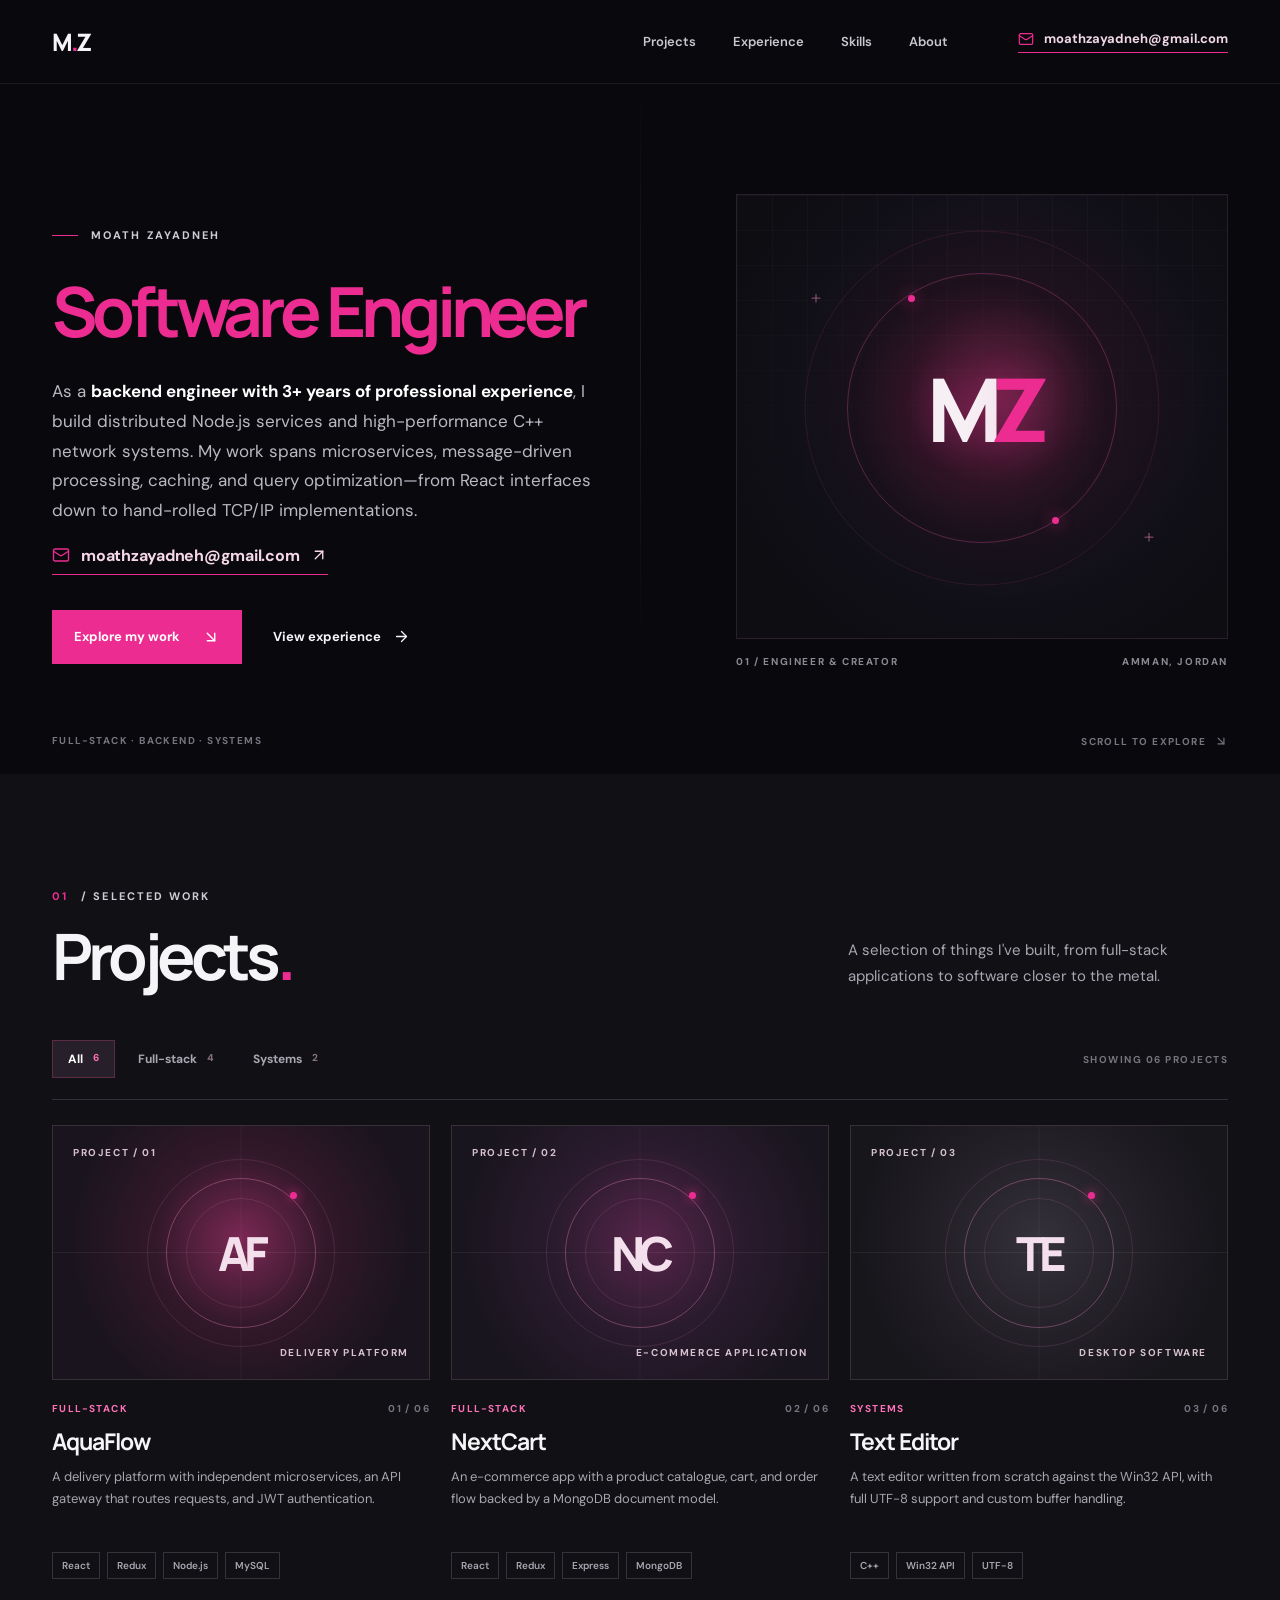
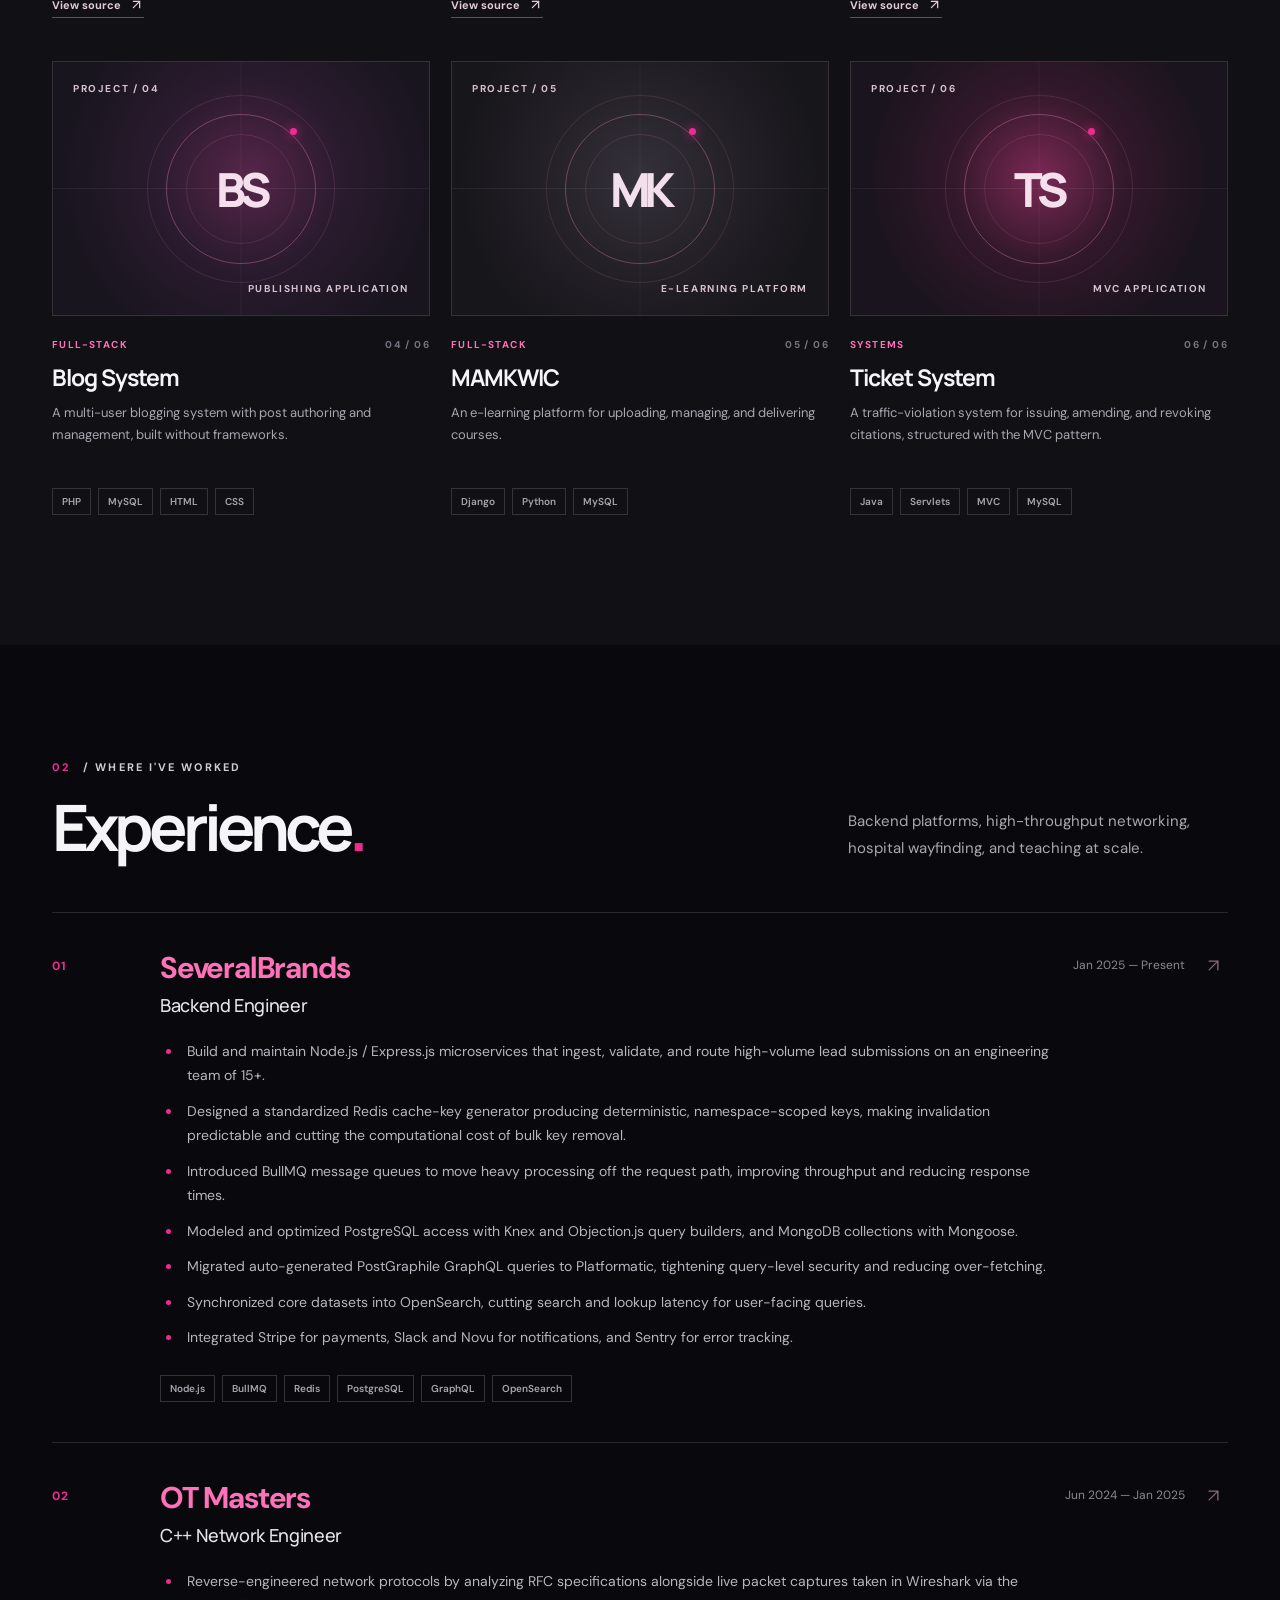
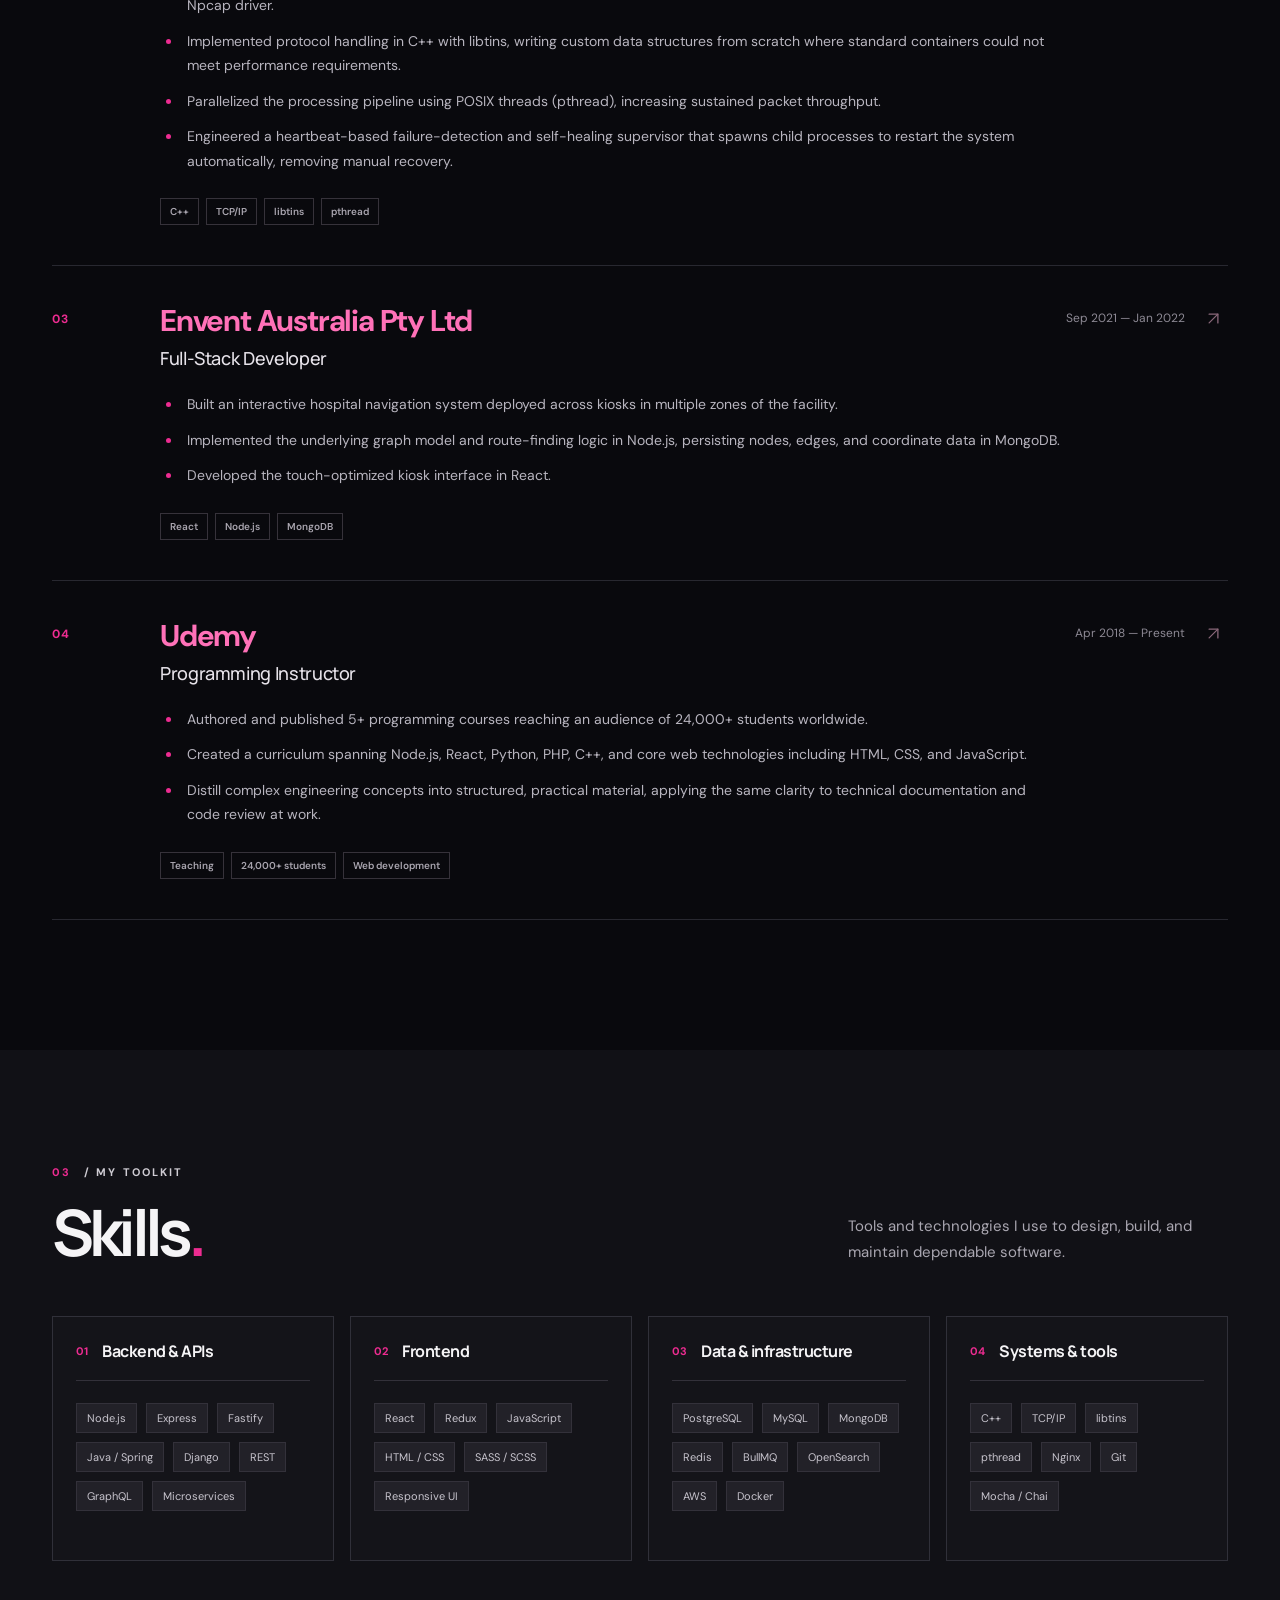
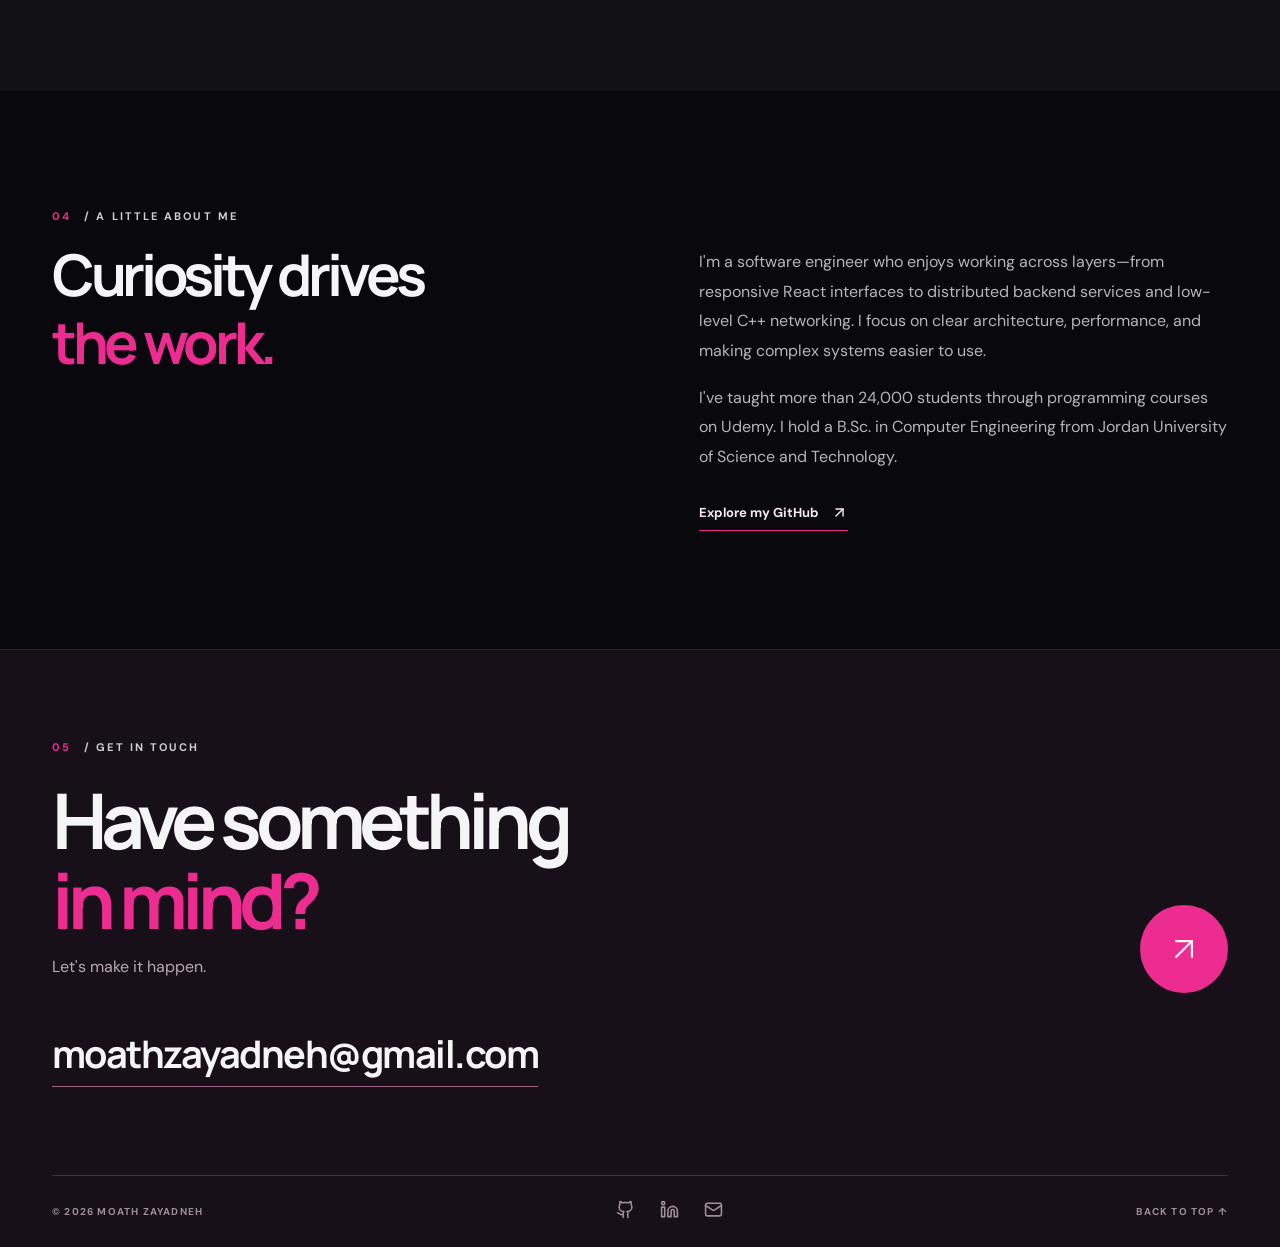
==== commit 09036945: "Emphasize company names and show CV experience bullets" ====
--- a/index.html
+++ b/index.html
@@ -1 +1 @@
-<!DOCTYPE html><!--hp8PHYKWaz7krKjYTJ7s3--><html lang="en"><head><meta charSet="utf-8"/><meta name="viewport" content="width=device-width, initial-scale=1"/><link rel="stylesheet" href="/_next/static/css/5d9958405dab43ec.css" data-precedence="next"/><link rel="preload" as="script" fetchPriority="low" href="/_next/static/chunks/webpack-2bc309fe597aff29.js"/><script src="/_next/static/chunks/4bd1b696-c023c6e3521b1417.js" async=""></script><script src="/_next/static/chunks/255-f7c4c205ddd80098.js" async=""></script><script src="/_next/static/chunks/main-app-6de141bbcd906bdc.js" async=""></script><script src="/_next/static/chunks/app/page-e6ded993d0996367.js" async=""></script><title>Moath Zayadneh — Software Engineer</title><meta name="description" content="Portfolio of Moath Zayadneh, a software engineer building distributed Node.js services, high-performance C++ network systems, and React interfaces."/><meta property="og:title" content="Moath Zayadneh — Software Engineer"/><meta property="og:description" content="Distributed backend services, C++ network systems, and thoughtful web products."/><meta property="og:type" content="website"/><meta name="twitter:card" content="summary"/><meta name="twitter:title" content="Moath Zayadneh — Software Engineer"/><meta name="twitter:description" content="Distributed backend services, C++ network systems, and thoughtful web products."/><link rel="icon" href="/favicon.svg"/><script src="/_next/static/chunks/polyfills-42372ed130431b0a.js" noModule=""></script></head><body><div hidden=""><!--$--><!--/$--></div><main><a class="skip-link" href="#content">Skip to content</a><header class="site-header"><div class="shell header-inner"><a class="brand" href="#top" aria-label="Moath Zayadneh, back to top">M<span>.</span>Z</a><nav class="desktop-nav" aria-label="Main navigation"><a href="#projects">Projects</a><a href="#experience">Experience</a><a href="#skills">Skills</a><a href="#about">About</a></nav><a class="header-email" href="mailto:moathzayadneh@gmail.com"><svg xmlns="http://www.w3.org/2000/svg" width="16" height="16" viewBox="0 0 24 24" fill="none" stroke="currentColor" stroke-width="1.8" stroke-linecap="round" stroke-linejoin="round" class="lucide lucide-mail"><rect width="20" height="16" x="2" y="4" rx="2"></rect><path d="m22 7-8.97 5.7a1.94 1.94 0 0 1-2.06 0L2 7"></path></svg> moathzayadneh@gmail.com</a><button class="menu-button" type="button" aria-label="Open menu" aria-expanded="false"><svg xmlns="http://www.w3.org/2000/svg" width="24" height="24" viewBox="0 0 24 24" fill="none" stroke="currentColor" stroke-width="2" stroke-linecap="round" stroke-linejoin="round" class="lucide lucide-menu"><line x1="4" x2="20" y1="12" y2="12"></line><line x1="4" x2="20" y1="6" y2="6"></line><line x1="4" x2="20" y1="18" y2="18"></line></svg></button></div></header><div id="content"><section class="hero shell" id="top" aria-labelledby="hero-title"><div class="hero-content"><div class="eyebrow"><span class="eyebrow-line"></span> MOATH ZAYADNEH</div><h1 id="hero-title">Software Engineer</h1><p class="hero-lead">As a <strong>backend engineer with 3+ years of professional experience</strong>, I build distributed Node.js services and high-performance C++ network systems. My work spans microservices, message-driven processing, caching, and query optimization—from React interfaces down to hand-rolled TCP/IP implementations.</p><a class="hero-email" href="mailto:moathzayadneh@gmail.com"><svg xmlns="http://www.w3.org/2000/svg" width="18" height="18" viewBox="0 0 24 24" fill="none" stroke="currentColor" stroke-width="1.8" stroke-linecap="round" stroke-linejoin="round" class="lucide lucide-mail"><rect width="20" height="16" x="2" y="4" rx="2"></rect><path d="m22 7-8.97 5.7a1.94 1.94 0 0 1-2.06 0L2 7"></path></svg> moathzayadneh@gmail.com <svg xmlns="http://www.w3.org/2000/svg" width="18" height="18" viewBox="0 0 24 24" fill="none" stroke="currentColor" stroke-width="1.8" stroke-linecap="round" stroke-linejoin="round" class="lucide lucide-arrow-up-right"><path d="M7 7h10v10"></path><path d="M7 17 17 7"></path></svg></a><div class="hero-actions"><a class="button button-primary" href="#projects">Explore my work <svg xmlns="http://www.w3.org/2000/svg" width="18" height="18" viewBox="0 0 24 24" fill="none" stroke="currentColor" stroke-width="1.8" stroke-linecap="round" stroke-linejoin="round" class="lucide lucide-arrow-down-right"><path d="m7 7 10 10"></path><path d="M17 7v10H7"></path></svg></a><a class="text-link" href="#experience">View experience <svg xmlns="http://www.w3.org/2000/svg" width="17" height="17" viewBox="0 0 24 24" fill="none" stroke="currentColor" stroke-width="1.8" stroke-linecap="round" stroke-linejoin="round" class="lucide lucide-arrow-right"><path d="M5 12h14"></path><path d="m12 5 7 7-7 7"></path></svg></a></div></div><div class="hero-aside" aria-hidden="true"><div class="hero-art"><div class="art-ring art-ring-one"></div><div class="art-ring art-ring-two"></div><div class="art-core">M<span>Z</span></div><span class="art-cross art-cross-one">+</span><span class="art-cross art-cross-two">+</span></div><div class="hero-art-caption"><span>01 / ENGINEER &amp; CREATOR</span><span>AMMAN, JORDAN</span></div></div><div class="hero-bottom"><span>FULL-STACK · BACKEND · SYSTEMS</span><span>SCROLL TO EXPLORE <svg xmlns="http://www.w3.org/2000/svg" width="14" height="14" viewBox="0 0 24 24" fill="none" stroke="currentColor" stroke-width="2" stroke-linecap="round" stroke-linejoin="round" class="lucide lucide-arrow-down-right"><path d="m7 7 10 10"></path><path d="M17 7v10H7"></path></svg></span></div></section><section class="section section-projects" id="projects" aria-labelledby="projects-title"><div class="shell"><div class="section-heading"><div><p class="section-kicker"><span>01</span> / SELECTED WORK</p><h2 id="projects-title">Projects<span class="accent-dot">.</span></h2></div><p class="section-intro">A selection of things I&#x27;ve built, from full-stack applications to software closer to the metal.</p></div><div class="project-toolbar"><div class="filters" role="group" aria-label="Filter projects"><button type="button" class="filter active" aria-pressed="true">All<span>6</span></button><button type="button" class="filter" aria-pressed="false">Full-stack<span>4</span></button><button type="button" class="filter" aria-pressed="false">Systems<span>2</span></button></div><span class="results-count">SHOWING <!-- -->06<!-- --> PROJECTS</span></div><div class="project-grid"><article class="project-card"><div class="project-visual tone-pink"><span class="visual-index">PROJECT / <!-- -->01</span><div class="project-glyph"><span>AF</span><i></i></div><span class="visual-kind">Delivery platform</span></div><div class="project-meta"><span>FULL-STACK</span><span>01<!-- --> / 0<!-- -->6</span></div><h3>AquaFlow</h3><p>A delivery platform with independent microservices, an API gateway that routes requests, and JWT authentication.</p><div class="tag-list"><span>React</span><span>Redux</span><span>Node.js</span><span>MySQL</span></div><a class="project-source" href="https://github.com/themud2001/Graduation-Project" target="_blank" rel="noopener noreferrer">View source <svg xmlns="http://www.w3.org/2000/svg" width="15" height="15" viewBox="0 0 24 24" fill="none" stroke="currentColor" stroke-width="2" stroke-linecap="round" stroke-linejoin="round" class="lucide lucide-arrow-up-right"><path d="M7 7h10v10"></path><path d="M7 17 17 7"></path></svg></a></article><article class="project-card"><div class="project-visual tone-plum"><span class="visual-index">PROJECT / <!-- -->02</span><div class="project-glyph"><span>NC</span><i></i></div><span class="visual-kind">E-commerce application</span></div><div class="project-meta"><span>FULL-STACK</span><span>02<!-- --> / 0<!-- -->6</span></div><h3>NextCart</h3><p>An e-commerce app with a product catalogue, cart, and order flow backed by a MongoDB document model.</p><div class="tag-list"><span>React</span><span>Redux</span><span>Express</span><span>MongoDB</span></div><a class="project-source" href="https://github.com/themud2001/eCommerce" target="_blank" rel="noopener noreferrer">View source <svg xmlns="http://www.w3.org/2000/svg" width="15" height="15" viewBox="0 0 24 24" fill="none" stroke="currentColor" stroke-width="2" stroke-linecap="round" stroke-linejoin="round" class="lucide lucide-arrow-up-right"><path d="M7 7h10v10"></path><path d="M7 17 17 7"></path></svg></a></article><article class="project-card"><div class="project-visual tone-graphite"><span class="visual-index">PROJECT / <!-- -->03</span><div class="project-glyph"><span>TE</span><i></i></div><span class="visual-kind">Desktop software</span></div><div class="project-meta"><span>SYSTEMS</span><span>03<!-- --> / 0<!-- -->6</span></div><h3>Text Editor</h3><p>A text editor written from scratch against the Win32 API, with full UTF-8 support and custom buffer handling.</p><div class="tag-list"><span>C++</span><span>Win32 API</span><span>UTF-8</span></div><a class="project-source" href="https://github.com/themud2001/TextEditor" target="_blank" rel="noopener noreferrer">View source <svg xmlns="http://www.w3.org/2000/svg" width="15" height="15" viewBox="0 0 24 24" fill="none" stroke="currentColor" stroke-width="2" stroke-linecap="round" stroke-linejoin="round" class="lucide lucide-arrow-up-right"><path d="M7 7h10v10"></path><path d="M7 17 17 7"></path></svg></a></article><article class="project-card"><div class="project-visual tone-plum"><span class="visual-index">PROJECT / <!-- -->04</span><div class="project-glyph"><span>BS</span><i></i></div><span class="visual-kind">Publishing application</span></div><div class="project-meta"><span>FULL-STACK</span><span>04<!-- --> / 0<!-- -->6</span></div><h3>Blog System</h3><p>A multi-user blogging system with post authoring and management, built without frameworks.</p><div class="tag-list"><span>PHP</span><span>MySQL</span><span>HTML</span><span>CSS</span></div></article><article class="project-card"><div class="project-visual tone-graphite"><span class="visual-index">PROJECT / <!-- -->05</span><div class="project-glyph"><span>MK</span><i></i></div><span class="visual-kind">E-learning platform</span></div><div class="project-meta"><span>FULL-STACK</span><span>05<!-- --> / 0<!-- -->6</span></div><h3>MAMKWIC</h3><p>An e-learning platform for uploading, managing, and delivering courses.</p><div class="tag-list"><span>Django</span><span>Python</span><span>MySQL</span></div></article><article class="project-card"><div class="project-visual tone-pink"><span class="visual-index">PROJECT / <!-- -->06</span><div class="project-glyph"><span>TS</span><i></i></div><span class="visual-kind">MVC application</span></div><div class="project-meta"><span>SYSTEMS</span><span>06<!-- --> / 0<!-- -->6</span></div><h3>Ticket System</h3><p>A traffic-violation system for issuing, amending, and revoking citations, structured with the MVC pattern.</p><div class="tag-list"><span>Java</span><span>Servlets</span><span>MVC</span><span>MySQL</span></div></article></div></div></section><section class="section section-experience" id="experience" aria-labelledby="experience-title"><div class="shell"><div class="section-heading"><div><p class="section-kicker"><span>02</span> / WHERE I&#x27;VE WORKED</p><h2 id="experience-title">Experience<span class="accent-dot">.</span></h2></div><p class="section-intro">Backend platforms, high-throughput networking, hospital wayfinding, and teaching at scale.</p></div><div class="experience-list"><article class="experience-item"><div class="experience-index">0<!-- -->1</div><div class="experience-main"><div class="experience-title-row"><div><p class="experience-company">SeveralBrands</p><h3>Backend Engineer</h3></div><span class="experience-period">Jan 2025 — Present</span></div><div class="experience-description"><p>On an engineering team of 15+, I build and maintain Node.js and Express microservices that ingest, validate, and route high-volume lead submissions.</p><p>I designed a standardized Redis cache-key generator that produces deterministic, namespace-scoped keys. This makes invalidation predictable and reduces the computational cost of bulk key removal. I also introduced BullMQ message queues to move heavy processing off the request path, improving throughput and reducing response times.</p><p>I model and optimize PostgreSQL access with Knex and Objection.js query builders and MongoDB collections with Mongoose. I migrated auto-generated PostGraphile GraphQL queries to Platformatic, tightening query-level security and reducing over-fetching. I synchronize core datasets into OpenSearch to cut search and lookup latency for user-facing queries.</p><p>I integrate Stripe for payments and Slack and Novu for notifications, and instrument error tracking with Sentry.</p></div><div class="tag-list"><span>Node.js</span><span>BullMQ</span><span>Redis</span><span>PostgreSQL</span><span>GraphQL</span><span>OpenSearch</span></div></div><svg xmlns="http://www.w3.org/2000/svg" width="21" height="21" viewBox="0 0 24 24" fill="none" stroke="currentColor" stroke-width="1.5" stroke-linecap="round" stroke-linejoin="round" class="lucide lucide-arrow-up-right experience-arrow"><path d="M7 7h10v10"></path><path d="M7 17 17 7"></path></svg></article><article class="experience-item"><div class="experience-index">0<!-- -->2</div><div class="experience-main"><div class="experience-title-row"><div><p class="experience-company">OT Masters</p><h3>C++ Network Engineer</h3></div><span class="experience-period">Jun 2024 — Jan 2025</span></div><div class="experience-description"><p>I reverse-engineered network protocols by analyzing RFC specifications alongside live packet captures taken in Wireshark through the Npcap driver. I implemented protocol handling in C++ with libtins, writing custom data structures where standard containers could not meet performance requirements.</p><p>I parallelized the processing pipeline with POSIX threads (pthread), increasing sustained packet throughput. I also engineered a heartbeat-based failure-detection and self-healing supervisor that spawns child processes to restart the system automatically, removing the need for manual recovery.</p></div><div class="tag-list"><span>C++</span><span>TCP/IP</span><span>libtins</span><span>pthread</span></div></div><svg xmlns="http://www.w3.org/2000/svg" width="21" height="21" viewBox="0 0 24 24" fill="none" stroke="currentColor" stroke-width="1.5" stroke-linecap="round" stroke-linejoin="round" class="lucide lucide-arrow-up-right experience-arrow"><path d="M7 7h10v10"></path><path d="M7 17 17 7"></path></svg></article><article class="experience-item"><div class="experience-index">0<!-- -->3</div><div class="experience-main"><div class="experience-title-row"><div><p class="experience-company">Envent Australia Pty Ltd</p><h3>Full-Stack Developer</h3></div><span class="experience-period">Sep 2021 — Jan 2022</span></div><div class="experience-description"><p>I built an interactive hospital navigation system deployed across on-site kiosks in multiple zones of the facility. I implemented the underlying graph model and route-finding logic in Node.js, persisting nodes, edges, and coordinate data in MongoDB.</p><p>I developed the touch-optimized kiosk interface in React so visitors could navigate the maps on the devices throughout the hospital.</p></div><div class="tag-list"><span>React</span><span>Node.js</span><span>MongoDB</span></div></div><svg xmlns="http://www.w3.org/2000/svg" width="21" height="21" viewBox="0 0 24 24" fill="none" stroke="currentColor" stroke-width="1.5" stroke-linecap="round" stroke-linejoin="round" class="lucide lucide-arrow-up-right experience-arrow"><path d="M7 7h10v10"></path><path d="M7 17 17 7"></path></svg></article><article class="experience-item"><div class="experience-index">0<!-- -->4</div><div class="experience-main"><div class="experience-title-row"><div><p class="experience-company">Udemy</p><h3>Programming Instructor</h3></div><span class="experience-period">Apr 2018 — Present</span></div><div class="experience-description"><p>I have authored and published more than five programming courses reaching over 24,000 students worldwide. The curriculum covers Node.js, React, Python, PHP, C++, and core web technologies including HTML, CSS, and JavaScript.</p><p>I turn complex engineering concepts into structured, practical learning material, applying the same clarity to technical documentation and code review at work.</p></div><div class="tag-list"><span>Teaching</span><span>24,000+ students</span><span>Web development</span></div></div><svg xmlns="http://www.w3.org/2000/svg" width="21" height="21" viewBox="0 0 24 24" fill="none" stroke="currentColor" stroke-width="1.5" stroke-linecap="round" stroke-linejoin="round" class="lucide lucide-arrow-up-right experience-arrow"><path d="M7 7h10v10"></path><path d="M7 17 17 7"></path></svg></article></div></div></section><section class="section section-skills" id="skills" aria-labelledby="skills-title"><div class="shell"><div class="section-heading"><div><p class="section-kicker"><span>03</span> / MY TOOLKIT</p><h2 id="skills-title">Skills<span class="accent-dot">.</span></h2></div><p class="section-intro">Tools and technologies I use to design, build, and maintain dependable software.</p></div><div class="skills-grid"><div class="skill-group"><div class="skill-group-head"><span>0<!-- -->1</span><h3>Backend &amp; APIs</h3></div><div class="skill-items"><span>Node.js</span><span>Express</span><span>Fastify</span><span>Java / Spring</span><span>Django</span><span>REST</span><span>GraphQL</span><span>Microservices</span></div></div><div class="skill-group"><div class="skill-group-head"><span>0<!-- -->2</span><h3>Frontend</h3></div><div class="skill-items"><span>React</span><span>Redux</span><span>JavaScript</span><span>HTML / CSS</span><span>SASS / SCSS</span><span>Responsive UI</span></div></div><div class="skill-group"><div class="skill-group-head"><span>0<!-- -->3</span><h3>Data &amp; infrastructure</h3></div><div class="skill-items"><span>PostgreSQL</span><span>MySQL</span><span>MongoDB</span><span>Redis</span><span>BullMQ</span><span>OpenSearch</span><span>AWS</span><span>Docker</span></div></div><div class="skill-group"><div class="skill-group-head"><span>0<!-- -->4</span><h3>Systems &amp; tools</h3></div><div class="skill-items"><span>C++</span><span>TCP/IP</span><span>libtins</span><span>pthread</span><span>Nginx</span><span>Git</span><span>Mocha / Chai</span></div></div></div></div></section><section class="about-section" id="about" aria-labelledby="about-title"><div class="shell about-grid"><div><p class="section-kicker"><span>04</span> / A LITTLE ABOUT ME</p><h2 id="about-title">Curiosity drives<br/><em>the work.</em></h2></div><div class="about-copy"><p>I&#x27;m a software engineer who enjoys working across layers—from responsive React interfaces to distributed backend services and low-level C++ networking. I focus on clear architecture, performance, and making complex systems easier to use.</p><p>I&#x27;ve taught more than 24,000 students through programming courses on Udemy. I hold a B.Sc. in Computer Engineering from Jordan University of Science and Technology.</p><a class="text-link" href="https://github.com/themud2001" target="_blank" rel="noopener noreferrer">Explore my GitHub <svg xmlns="http://www.w3.org/2000/svg" width="17" height="17" viewBox="0 0 24 24" fill="none" stroke="currentColor" stroke-width="2" stroke-linecap="round" stroke-linejoin="round" class="lucide lucide-arrow-up-right"><path d="M7 7h10v10"></path><path d="M7 17 17 7"></path></svg></a></div></div></section><footer class="footer" id="contact"><div class="shell"><p class="section-kicker"><span>05</span> / GET IN TOUCH</p><div class="footer-main"><div><h2>Have something<br/><em>in mind?</em></h2><p>Let&#x27;s make it happen.</p></div><a class="footer-mail" href="mailto:moathzayadneh@gmail.com" aria-label="Email Moath Zayadneh"><svg xmlns="http://www.w3.org/2000/svg" width="38" height="38" viewBox="0 0 24 24" fill="none" stroke="currentColor" stroke-width="1.4" stroke-linecap="round" stroke-linejoin="round" class="lucide lucide-arrow-up-right"><path d="M7 7h10v10"></path><path d="M7 17 17 7"></path></svg></a></div><a class="email-link" href="mailto:moathzayadneh@gmail.com">moathzayadneh@gmail.com</a><div class="footer-bottom"><span>© <!-- -->2026<!-- --> MOATH ZAYADNEH</span><div><a href="https://github.com/themud2001" target="_blank" rel="noopener noreferrer" aria-label="GitHub"><svg xmlns="http://www.w3.org/2000/svg" width="19" height="19" viewBox="0 0 24 24" fill="none" stroke="currentColor" stroke-width="2" stroke-linecap="round" stroke-linejoin="round" class="lucide lucide-github"><path d="M15 22v-4a4.8 4.8 0 0 0-1-3.5c3 0 6-2 6-5.5.08-1.25-.27-2.48-1-3.5.28-1.15.28-2.35 0-3.5 0 0-1 0-3 1.5-2.64-.5-5.36-.5-8 0C6 2 5 2 5 2c-.3 1.15-.3 2.35 0 3.5A5.403 5.403 0 0 0 4 9c0 3.5 3 5.5 6 5.5-.39.49-.68 1.05-.85 1.65-.17.6-.22 1.23-.15 1.85v4"></path><path d="M9 18c-4.51 2-5-2-7-2"></path></svg></a><a href="https://www.linkedin.com/in/moath-zayadneh" target="_blank" rel="noopener noreferrer" aria-label="LinkedIn"><svg xmlns="http://www.w3.org/2000/svg" width="19" height="19" viewBox="0 0 24 24" fill="none" stroke="currentColor" stroke-width="2" stroke-linecap="round" stroke-linejoin="round" class="lucide lucide-linkedin"><path d="M16 8a6 6 0 0 1 6 6v7h-4v-7a2 2 0 0 0-2-2 2 2 0 0 0-2 2v7h-4v-7a6 6 0 0 1 6-6z"></path><rect width="4" height="12" x="2" y="9"></rect><circle cx="4" cy="4" r="2"></circle></svg></a><a href="mailto:moathzayadneh@gmail.com" aria-label="Email"><svg xmlns="http://www.w3.org/2000/svg" width="19" height="19" viewBox="0 0 24 24" fill="none" stroke="currentColor" stroke-width="2" stroke-linecap="round" stroke-linejoin="round" class="lucide lucide-mail"><rect width="20" height="16" x="2" y="4" rx="2"></rect><path d="m22 7-8.97 5.7a1.94 1.94 0 0 1-2.06 0L2 7"></path></svg></a></div><a href="#top">BACK TO TOP ↑</a></div></div></footer></div></main><!--$--><!--/$--><script src="/_next/static/chunks/webpack-2bc309fe597aff29.js" id="_R_" async=""></script><script>(self.__next_f=self.__next_f||[]).push([0])</script><script>self.__next_f.push([1,"1:\"$Sreact.fragment\"\n2:I[9766,[],\"\"]\n3:I[8924,[],\"\"]\n4:I[1959,[],\"ClientPageRoot\"]\n5:I[2603,[\"974\",\"static/chunks/app/page-e6ded993d0996367.js\"],\"default\"]\n8:I[4431,[],\"OutletBoundary\"]\na:I[5278,[],\"AsyncMetadataOutlet\"]\nc:I[4431,[],\"ViewportBoundary\"]\ne:I[4431,[],\"MetadataBoundary\"]\nf:\"$Sreact.suspense\"\n11:I[7150,[],\"\"]\n:HL[\"/_next/static/css/5d9958405dab43ec.css\",\"style\"]\n"])</script><script>self.__next_f.push([1,"0:{\"P\":null,\"b\":\"hp8PHYKWaz7krKjYTJ7s3\",\"p\":\"\",\"c\":[\"\",\"\"],\"i\":false,\"f\":[[[\"\",{\"children\":[\"__PAGE__\",{}]},\"$undefined\",\"$undefined\",true],[\"\",[\"$\",\"$1\",\"c\",{\"children\":[[[\"$\",\"link\",\"0\",{\"rel\":\"stylesheet\",\"href\":\"/_next/static/css/5d9958405dab43ec.css\",\"precedence\":\"next\",\"crossOrigin\":\"$undefined\",\"nonce\":\"$undefined\"}]],[\"$\",\"html\",null,{\"lang\":\"en\",\"children\":[\"$\",\"body\",null,{\"children\":[\"$\",\"$L2\",null,{\"parallelRouterKey\":\"children\",\"error\":\"$undefined\",\"errorStyles\":\"$undefined\",\"errorScripts\":\"$undefined\",\"template\":[\"$\",\"$L3\",null,{}],\"templateStyles\":\"$undefined\",\"templateScripts\":\"$undefined\",\"notFound\":[[[\"$\",\"title\",null,{\"children\":\"404: This page could not be found.\"}],[\"$\",\"div\",null,{\"style\":{\"fontFamily\":\"system-ui,\\\"Segoe UI\\\",Roboto,Helvetica,Arial,sans-serif,\\\"Apple Color Emoji\\\",\\\"Segoe UI Emoji\\\"\",\"height\":\"100vh\",\"textAlign\":\"center\",\"display\":\"flex\",\"flexDirection\":\"column\",\"alignItems\":\"center\",\"justifyContent\":\"center\"},\"children\":[\"$\",\"div\",null,{\"children\":[[\"$\",\"style\",null,{\"dangerouslySetInnerHTML\":{\"__html\":\"body{color:#000;background:#fff;margin:0}.next-error-h1{border-right:1px solid rgba(0,0,0,.3)}@media (prefers-color-scheme:dark){body{color:#fff;background:#000}.next-error-h1{border-right:1px solid rgba(255,255,255,.3)}}\"}}],[\"$\",\"h1\",null,{\"className\":\"next-error-h1\",\"style\":{\"display\":\"inline-block\",\"margin\":\"0 20px 0 0\",\"padding\":\"0 23px 0 0\",\"fontSize\":24,\"fontWeight\":500,\"verticalAlign\":\"top\",\"lineHeight\":\"49px\"},\"children\":404}],[\"$\",\"div\",null,{\"style\":{\"display\":\"inline-block\"},\"children\":[\"$\",\"h2\",null,{\"style\":{\"fontSize\":14,\"fontWeight\":400,\"lineHeight\":\"49px\",\"margin\":0},\"children\":\"This page could not be found.\"}]}]]}]}]],[]],\"forbidden\":\"$undefined\",\"unauthorized\":\"$undefined\"}]}]}]]}],{\"children\":[\"__PAGE__\",[\"$\",\"$1\",\"c\",{\"children\":[[\"$\",\"$L4\",null,{\"Component\":\"$5\",\"searchParams\":{},\"params\":{},\"promises\":[\"$@6\",\"$@7\"]}],null,[\"$\",\"$L8\",null,{\"children\":[\"$L9\",[\"$\",\"$La\",null,{\"promise\":\"$@b\"}]]}]]}],{},null,false]},null,false],[\"$\",\"$1\",\"h\",{\"children\":[null,[[\"$\",\"$Lc\",null,{\"children\":\"$Ld\"}],null],[\"$\",\"$Le\",null,{\"children\":[\"$\",\"div\",null,{\"hidden\":true,\"children\":[\"$\",\"$f\",null,{\"fallback\":null,\"children\":\"$L10\"}]}]}]]}],false]],\"m\":\"$undefined\",\"G\":[\"$11\",[]],\"s\":false,\"S\":true}\n"])</script><script>self.__next_f.push([1,"6:{}\n7:\"$0:f:0:1:2:children:1:props:children:0:props:params\"\n"])</script><script>self.__next_f.push([1,"d:[[\"$\",\"meta\",\"0\",{\"charSet\":\"utf-8\"}],[\"$\",\"meta\",\"1\",{\"name\":\"viewport\",\"content\":\"width=device-width, initial-scale=1\"}]]\n9:null\n"])</script><script>self.__next_f.push([1,"12:I[622,[],\"IconMark\"]\n"])</script><script>self.__next_f.push([1,"b:{\"metadata\":[[\"$\",\"title\",\"0\",{\"children\":\"Moath Zayadneh — Software Engineer\"}],[\"$\",\"meta\",\"1\",{\"name\":\"description\",\"content\":\"Portfolio of Moath Zayadneh, a software engineer building distributed Node.js services, high-performance C++ network systems, and React interfaces.\"}],[\"$\",\"meta\",\"2\",{\"property\":\"og:title\",\"content\":\"Moath Zayadneh — Software Engineer\"}],[\"$\",\"meta\",\"3\",{\"property\":\"og:description\",\"content\":\"Distributed backend services, C++ network systems, and thoughtful web products.\"}],[\"$\",\"meta\",\"4\",{\"property\":\"og:type\",\"content\":\"website\"}],[\"$\",\"meta\",\"5\",{\"name\":\"twitter:card\",\"content\":\"summary\"}],[\"$\",\"meta\",\"6\",{\"name\":\"twitter:title\",\"content\":\"Moath Zayadneh — Software Engineer\"}],[\"$\",\"meta\",\"7\",{\"name\":\"twitter:description\",\"content\":\"Distributed backend services, C++ network systems, and thoughtful web products.\"}],[\"$\",\"link\",\"8\",{\"rel\":\"icon\",\"href\":\"/favicon.svg\"}],[\"$\",\"$L12\",\"9\",{}]],\"error\":null,\"digest\":\"$undefined\"}\n"])</script><script>self.__next_f.push([1,"10:\"$b:metadata\"\n"])</script></body></html>+<!DOCTYPE html><!--7GVz6WEQKc4V5MXjgRq81--><html lang="en"><head><meta charSet="utf-8"/><meta name="viewport" content="width=device-width, initial-scale=1"/><link rel="stylesheet" href="/_next/static/css/60ff963a31f68041.css" data-precedence="next"/><link rel="preload" as="script" fetchPriority="low" href="/_next/static/chunks/webpack-2bc309fe597aff29.js"/><script src="/_next/static/chunks/4bd1b696-c023c6e3521b1417.js" async=""></script><script src="/_next/static/chunks/255-f7c4c205ddd80098.js" async=""></script><script src="/_next/static/chunks/main-app-6de141bbcd906bdc.js" async=""></script><script src="/_next/static/chunks/app/page-344bbb3fa8cbf821.js" async=""></script><title>Moath Zayadneh — Software Engineer</title><meta name="description" content="Portfolio of Moath Zayadneh, a software engineer building distributed Node.js services, high-performance C++ network systems, and React interfaces."/><meta property="og:title" content="Moath Zayadneh — Software Engineer"/><meta property="og:description" content="Distributed backend services, C++ network systems, and thoughtful web products."/><meta property="og:type" content="website"/><meta name="twitter:card" content="summary"/><meta name="twitter:title" content="Moath Zayadneh — Software Engineer"/><meta name="twitter:description" content="Distributed backend services, C++ network systems, and thoughtful web products."/><link rel="icon" href="/favicon.svg"/><script src="/_next/static/chunks/polyfills-42372ed130431b0a.js" noModule=""></script></head><body><div hidden=""><!--$--><!--/$--></div><main><a class="skip-link" href="#content">Skip to content</a><header class="site-header"><div class="shell header-inner"><a class="brand" href="#top" aria-label="Moath Zayadneh, back to top">M<span>.</span>Z</a><nav class="desktop-nav" aria-label="Main navigation"><a href="#projects">Projects</a><a href="#experience">Experience</a><a href="#skills">Skills</a><a href="#about">About</a></nav><a class="header-email" href="mailto:moathzayadneh@gmail.com"><svg xmlns="http://www.w3.org/2000/svg" width="16" height="16" viewBox="0 0 24 24" fill="none" stroke="currentColor" stroke-width="1.8" stroke-linecap="round" stroke-linejoin="round" class="lucide lucide-mail"><rect width="20" height="16" x="2" y="4" rx="2"></rect><path d="m22 7-8.97 5.7a1.94 1.94 0 0 1-2.06 0L2 7"></path></svg> moathzayadneh@gmail.com</a><button class="menu-button" type="button" aria-label="Open menu" aria-expanded="false"><svg xmlns="http://www.w3.org/2000/svg" width="24" height="24" viewBox="0 0 24 24" fill="none" stroke="currentColor" stroke-width="2" stroke-linecap="round" stroke-linejoin="round" class="lucide lucide-menu"><line x1="4" x2="20" y1="12" y2="12"></line><line x1="4" x2="20" y1="6" y2="6"></line><line x1="4" x2="20" y1="18" y2="18"></line></svg></button></div></header><div id="content"><section class="hero shell" id="top" aria-labelledby="hero-title"><div class="hero-content"><div class="eyebrow"><span class="eyebrow-line"></span> MOATH ZAYADNEH</div><h1 id="hero-title">Software Engineer</h1><p class="hero-lead">As a <strong>backend engineer with 3+ years of professional experience</strong>, I build distributed Node.js services and high-performance C++ network systems. My work spans microservices, message-driven processing, caching, and query optimization—from React interfaces down to hand-rolled TCP/IP implementations.</p><a class="hero-email" href="mailto:moathzayadneh@gmail.com"><svg xmlns="http://www.w3.org/2000/svg" width="18" height="18" viewBox="0 0 24 24" fill="none" stroke="currentColor" stroke-width="1.8" stroke-linecap="round" stroke-linejoin="round" class="lucide lucide-mail"><rect width="20" height="16" x="2" y="4" rx="2"></rect><path d="m22 7-8.97 5.7a1.94 1.94 0 0 1-2.06 0L2 7"></path></svg> moathzayadneh@gmail.com <svg xmlns="http://www.w3.org/2000/svg" width="18" height="18" viewBox="0 0 24 24" fill="none" stroke="currentColor" stroke-width="1.8" stroke-linecap="round" stroke-linejoin="round" class="lucide lucide-arrow-up-right"><path d="M7 7h10v10"></path><path d="M7 17 17 7"></path></svg></a><div class="hero-actions"><a class="button button-primary" href="#projects">Explore my work <svg xmlns="http://www.w3.org/2000/svg" width="18" height="18" viewBox="0 0 24 24" fill="none" stroke="currentColor" stroke-width="1.8" stroke-linecap="round" stroke-linejoin="round" class="lucide lucide-arrow-down-right"><path d="m7 7 10 10"></path><path d="M17 7v10H7"></path></svg></a><a class="text-link" href="#experience">View experience <svg xmlns="http://www.w3.org/2000/svg" width="17" height="17" viewBox="0 0 24 24" fill="none" stroke="currentColor" stroke-width="1.8" stroke-linecap="round" stroke-linejoin="round" class="lucide lucide-arrow-right"><path d="M5 12h14"></path><path d="m12 5 7 7-7 7"></path></svg></a></div></div><div class="hero-aside" aria-hidden="true"><div class="hero-art"><div class="art-ring art-ring-one"></div><div class="art-ring art-ring-two"></div><div class="art-core">M<span>Z</span></div><span class="art-cross art-cross-one">+</span><span class="art-cross art-cross-two">+</span></div><div class="hero-art-caption"><span>01 / ENGINEER &amp; CREATOR</span><span>AMMAN, JORDAN</span></div></div><div class="hero-bottom"><span>FULL-STACK · BACKEND · SYSTEMS</span><span>SCROLL TO EXPLORE <svg xmlns="http://www.w3.org/2000/svg" width="14" height="14" viewBox="0 0 24 24" fill="none" stroke="currentColor" stroke-width="2" stroke-linecap="round" stroke-linejoin="round" class="lucide lucide-arrow-down-right"><path d="m7 7 10 10"></path><path d="M17 7v10H7"></path></svg></span></div></section><section class="section section-projects" id="projects" aria-labelledby="projects-title"><div class="shell"><div class="section-heading"><div><p class="section-kicker"><span>01</span> / SELECTED WORK</p><h2 id="projects-title">Projects<span class="accent-dot">.</span></h2></div><p class="section-intro">A selection of things I&#x27;ve built, from full-stack applications to software closer to the metal.</p></div><div class="project-toolbar"><div class="filters" role="group" aria-label="Filter projects"><button type="button" class="filter active" aria-pressed="true">All<span>6</span></button><button type="button" class="filter" aria-pressed="false">Full-stack<span>4</span></button><button type="button" class="filter" aria-pressed="false">Systems<span>2</span></button></div><span class="results-count">SHOWING <!-- -->06<!-- --> PROJECTS</span></div><div class="project-grid"><article class="project-card"><div class="project-visual tone-pink"><span class="visual-index">PROJECT / <!-- -->01</span><div class="project-glyph"><span>AF</span><i></i></div><span class="visual-kind">Delivery platform</span></div><div class="project-meta"><span>FULL-STACK</span><span>01<!-- --> / 0<!-- -->6</span></div><h3>AquaFlow</h3><p>A delivery platform with independent microservices, an API gateway that routes requests, and JWT authentication.</p><div class="tag-list"><span>React</span><span>Redux</span><span>Node.js</span><span>MySQL</span></div><a class="project-source" href="https://github.com/themud2001/Graduation-Project" target="_blank" rel="noopener noreferrer">View source <svg xmlns="http://www.w3.org/2000/svg" width="15" height="15" viewBox="0 0 24 24" fill="none" stroke="currentColor" stroke-width="2" stroke-linecap="round" stroke-linejoin="round" class="lucide lucide-arrow-up-right"><path d="M7 7h10v10"></path><path d="M7 17 17 7"></path></svg></a></article><article class="project-card"><div class="project-visual tone-plum"><span class="visual-index">PROJECT / <!-- -->02</span><div class="project-glyph"><span>NC</span><i></i></div><span class="visual-kind">E-commerce application</span></div><div class="project-meta"><span>FULL-STACK</span><span>02<!-- --> / 0<!-- -->6</span></div><h3>NextCart</h3><p>An e-commerce app with a product catalogue, cart, and order flow backed by a MongoDB document model.</p><div class="tag-list"><span>React</span><span>Redux</span><span>Express</span><span>MongoDB</span></div><a class="project-source" href="https://github.com/themud2001/eCommerce" target="_blank" rel="noopener noreferrer">View source <svg xmlns="http://www.w3.org/2000/svg" width="15" height="15" viewBox="0 0 24 24" fill="none" stroke="currentColor" stroke-width="2" stroke-linecap="round" stroke-linejoin="round" class="lucide lucide-arrow-up-right"><path d="M7 7h10v10"></path><path d="M7 17 17 7"></path></svg></a></article><article class="project-card"><div class="project-visual tone-graphite"><span class="visual-index">PROJECT / <!-- -->03</span><div class="project-glyph"><span>TE</span><i></i></div><span class="visual-kind">Desktop software</span></div><div class="project-meta"><span>SYSTEMS</span><span>03<!-- --> / 0<!-- -->6</span></div><h3>Text Editor</h3><p>A text editor written from scratch against the Win32 API, with full UTF-8 support and custom buffer handling.</p><div class="tag-list"><span>C++</span><span>Win32 API</span><span>UTF-8</span></div><a class="project-source" href="https://github.com/themud2001/TextEditor" target="_blank" rel="noopener noreferrer">View source <svg xmlns="http://www.w3.org/2000/svg" width="15" height="15" viewBox="0 0 24 24" fill="none" stroke="currentColor" stroke-width="2" stroke-linecap="round" stroke-linejoin="round" class="lucide lucide-arrow-up-right"><path d="M7 7h10v10"></path><path d="M7 17 17 7"></path></svg></a></article><article class="project-card"><div class="project-visual tone-plum"><span class="visual-index">PROJECT / <!-- -->04</span><div class="project-glyph"><span>BS</span><i></i></div><span class="visual-kind">Publishing application</span></div><div class="project-meta"><span>FULL-STACK</span><span>04<!-- --> / 0<!-- -->6</span></div><h3>Blog System</h3><p>A multi-user blogging system with post authoring and management, built without frameworks.</p><div class="tag-list"><span>PHP</span><span>MySQL</span><span>HTML</span><span>CSS</span></div></article><article class="project-card"><div class="project-visual tone-graphite"><span class="visual-index">PROJECT / <!-- -->05</span><div class="project-glyph"><span>MK</span><i></i></div><span class="visual-kind">E-learning platform</span></div><div class="project-meta"><span>FULL-STACK</span><span>05<!-- --> / 0<!-- -->6</span></div><h3>MAMKWIC</h3><p>An e-learning platform for uploading, managing, and delivering courses.</p><div class="tag-list"><span>Django</span><span>Python</span><span>MySQL</span></div></article><article class="project-card"><div class="project-visual tone-pink"><span class="visual-index">PROJECT / <!-- -->06</span><div class="project-glyph"><span>TS</span><i></i></div><span class="visual-kind">MVC application</span></div><div class="project-meta"><span>SYSTEMS</span><span>06<!-- --> / 0<!-- -->6</span></div><h3>Ticket System</h3><p>A traffic-violation system for issuing, amending, and revoking citations, structured with the MVC pattern.</p><div class="tag-list"><span>Java</span><span>Servlets</span><span>MVC</span><span>MySQL</span></div></article></div></div></section><section class="section section-experience" id="experience" aria-labelledby="experience-title"><div class="shell"><div class="section-heading"><div><p class="section-kicker"><span>02</span> / WHERE I&#x27;VE WORKED</p><h2 id="experience-title">Experience<span class="accent-dot">.</span></h2></div><p class="section-intro">Backend platforms, high-throughput networking, hospital wayfinding, and teaching at scale.</p></div><div class="experience-list"><article class="experience-item"><div class="experience-index">0<!-- -->1</div><div class="experience-main"><div class="experience-title-row"><div><p class="experience-company">SeveralBrands</p><h3>Backend Engineer</h3></div><span class="experience-period">Jan 2025 — Present</span></div><ul class="experience-description"><li>Build and maintain Node.js / Express.js microservices that ingest, validate, and route high-volume lead submissions on an engineering team of 15+.</li><li>Designed a standardized Redis cache-key generator producing deterministic, namespace-scoped keys, making invalidation predictable and cutting the computational cost of bulk key removal.</li><li>Introduced BullMQ message queues to move heavy processing off the request path, improving throughput and reducing response times.</li><li>Modeled and optimized PostgreSQL access with Knex and Objection.js query builders, and MongoDB collections with Mongoose.</li><li>Migrated auto-generated PostGraphile GraphQL queries to Platformatic, tightening query-level security and reducing over-fetching.</li><li>Synchronized core datasets into OpenSearch, cutting search and lookup latency for user-facing queries.</li><li>Integrated Stripe for payments, Slack and Novu for notifications, and Sentry for error tracking.</li></ul><div class="tag-list"><span>Node.js</span><span>BullMQ</span><span>Redis</span><span>PostgreSQL</span><span>GraphQL</span><span>OpenSearch</span></div></div><svg xmlns="http://www.w3.org/2000/svg" width="21" height="21" viewBox="0 0 24 24" fill="none" stroke="currentColor" stroke-width="1.5" stroke-linecap="round" stroke-linejoin="round" class="lucide lucide-arrow-up-right experience-arrow"><path d="M7 7h10v10"></path><path d="M7 17 17 7"></path></svg></article><article class="experience-item"><div class="experience-index">0<!-- -->2</div><div class="experience-main"><div class="experience-title-row"><div><p class="experience-company">OT Masters</p><h3>C++ Network Engineer</h3></div><span class="experience-period">Jun 2024 — Jan 2025</span></div><ul class="experience-description"><li>Reverse-engineered network protocols by analyzing RFC specifications alongside live packet captures taken in Wireshark via the Npcap driver.</li><li>Implemented protocol handling in C++ with libtins, writing custom data structures from scratch where standard containers could not meet performance requirements.</li><li>Parallelized the processing pipeline using POSIX threads (pthread), increasing sustained packet throughput.</li><li>Engineered a heartbeat-based failure-detection and self-healing supervisor that spawns child processes to restart the system automatically, removing manual recovery.</li></ul><div class="tag-list"><span>C++</span><span>TCP/IP</span><span>libtins</span><span>pthread</span></div></div><svg xmlns="http://www.w3.org/2000/svg" width="21" height="21" viewBox="0 0 24 24" fill="none" stroke="currentColor" stroke-width="1.5" stroke-linecap="round" stroke-linejoin="round" class="lucide lucide-arrow-up-right experience-arrow"><path d="M7 7h10v10"></path><path d="M7 17 17 7"></path></svg></article><article class="experience-item"><div class="experience-index">0<!-- -->3</div><div class="experience-main"><div class="experience-title-row"><div><p class="experience-company">Envent Australia Pty Ltd</p><h3>Full-Stack Developer</h3></div><span class="experience-period">Sep 2021 — Jan 2022</span></div><ul class="experience-description"><li>Built an interactive hospital navigation system deployed across kiosks in multiple zones of the facility.</li><li>Implemented the underlying graph model and route-finding logic in Node.js, persisting nodes, edges, and coordinate data in MongoDB.</li><li>Developed the touch-optimized kiosk interface in React.</li></ul><div class="tag-list"><span>React</span><span>Node.js</span><span>MongoDB</span></div></div><svg xmlns="http://www.w3.org/2000/svg" width="21" height="21" viewBox="0 0 24 24" fill="none" stroke="currentColor" stroke-width="1.5" stroke-linecap="round" stroke-linejoin="round" class="lucide lucide-arrow-up-right experience-arrow"><path d="M7 7h10v10"></path><path d="M7 17 17 7"></path></svg></article><article class="experience-item"><div class="experience-index">0<!-- -->4</div><div class="experience-main"><div class="experience-title-row"><div><p class="experience-company">Udemy</p><h3>Programming Instructor</h3></div><span class="experience-period">Apr 2018 — Present</span></div><ul class="experience-description"><li>Authored and published 5+ programming courses reaching an audience of 24,000+ students worldwide.</li><li>Created a curriculum spanning Node.js, React, Python, PHP, C++, and core web technologies including HTML, CSS, and JavaScript.</li><li>Distill complex engineering concepts into structured, practical material, applying the same clarity to technical documentation and code review at work.</li></ul><div class="tag-list"><span>Teaching</span><span>24,000+ students</span><span>Web development</span></div></div><svg xmlns="http://www.w3.org/2000/svg" width="21" height="21" viewBox="0 0 24 24" fill="none" stroke="currentColor" stroke-width="1.5" stroke-linecap="round" stroke-linejoin="round" class="lucide lucide-arrow-up-right experience-arrow"><path d="M7 7h10v10"></path><path d="M7 17 17 7"></path></svg></article></div></div></section><section class="section section-skills" id="skills" aria-labelledby="skills-title"><div class="shell"><div class="section-heading"><div><p class="section-kicker"><span>03</span> / MY TOOLKIT</p><h2 id="skills-title">Skills<span class="accent-dot">.</span></h2></div><p class="section-intro">Tools and technologies I use to design, build, and maintain dependable software.</p></div><div class="skills-grid"><div class="skill-group"><div class="skill-group-head"><span>0<!-- -->1</span><h3>Backend &amp; APIs</h3></div><div class="skill-items"><span>Node.js</span><span>Express</span><span>Fastify</span><span>Java / Spring</span><span>Django</span><span>REST</span><span>GraphQL</span><span>Microservices</span></div></div><div class="skill-group"><div class="skill-group-head"><span>0<!-- -->2</span><h3>Frontend</h3></div><div class="skill-items"><span>React</span><span>Redux</span><span>JavaScript</span><span>HTML / CSS</span><span>SASS / SCSS</span><span>Responsive UI</span></div></div><div class="skill-group"><div class="skill-group-head"><span>0<!-- -->3</span><h3>Data &amp; infrastructure</h3></div><div class="skill-items"><span>PostgreSQL</span><span>MySQL</span><span>MongoDB</span><span>Redis</span><span>BullMQ</span><span>OpenSearch</span><span>AWS</span><span>Docker</span></div></div><div class="skill-group"><div class="skill-group-head"><span>0<!-- -->4</span><h3>Systems &amp; tools</h3></div><div class="skill-items"><span>C++</span><span>TCP/IP</span><span>libtins</span><span>pthread</span><span>Nginx</span><span>Git</span><span>Mocha / Chai</span></div></div></div></div></section><section class="about-section" id="about" aria-labelledby="about-title"><div class="shell about-grid"><div><p class="section-kicker"><span>04</span> / A LITTLE ABOUT ME</p><h2 id="about-title">Curiosity drives<br/><em>the work.</em></h2></div><div class="about-copy"><p>I&#x27;m a software engineer who enjoys working across layers—from responsive React interfaces to distributed backend services and low-level C++ networking. I focus on clear architecture, performance, and making complex systems easier to use.</p><p>I&#x27;ve taught more than 24,000 students through programming courses on Udemy. I hold a B.Sc. in Computer Engineering from Jordan University of Science and Technology.</p><a class="text-link" href="https://github.com/themud2001" target="_blank" rel="noopener noreferrer">Explore my GitHub <svg xmlns="http://www.w3.org/2000/svg" width="17" height="17" viewBox="0 0 24 24" fill="none" stroke="currentColor" stroke-width="2" stroke-linecap="round" stroke-linejoin="round" class="lucide lucide-arrow-up-right"><path d="M7 7h10v10"></path><path d="M7 17 17 7"></path></svg></a></div></div></section><footer class="footer" id="contact"><div class="shell"><p class="section-kicker"><span>05</span> / GET IN TOUCH</p><div class="footer-main"><div><h2>Have something<br/><em>in mind?</em></h2><p>Let&#x27;s make it happen.</p></div><a class="footer-mail" href="mailto:moathzayadneh@gmail.com" aria-label="Email Moath Zayadneh"><svg xmlns="http://www.w3.org/2000/svg" width="38" height="38" viewBox="0 0 24 24" fill="none" stroke="currentColor" stroke-width="1.4" stroke-linecap="round" stroke-linejoin="round" class="lucide lucide-arrow-up-right"><path d="M7 7h10v10"></path><path d="M7 17 17 7"></path></svg></a></div><a class="email-link" href="mailto:moathzayadneh@gmail.com">moathzayadneh@gmail.com</a><div class="footer-bottom"><span>© <!-- -->2026<!-- --> MOATH ZAYADNEH</span><div><a href="https://github.com/themud2001" target="_blank" rel="noopener noreferrer" aria-label="GitHub"><svg xmlns="http://www.w3.org/2000/svg" width="19" height="19" viewBox="0 0 24 24" fill="none" stroke="currentColor" stroke-width="2" stroke-linecap="round" stroke-linejoin="round" class="lucide lucide-github"><path d="M15 22v-4a4.8 4.8 0 0 0-1-3.5c3 0 6-2 6-5.5.08-1.25-.27-2.48-1-3.5.28-1.15.28-2.35 0-3.5 0 0-1 0-3 1.5-2.64-.5-5.36-.5-8 0C6 2 5 2 5 2c-.3 1.15-.3 2.35 0 3.5A5.403 5.403 0 0 0 4 9c0 3.5 3 5.5 6 5.5-.39.49-.68 1.05-.85 1.65-.17.6-.22 1.23-.15 1.85v4"></path><path d="M9 18c-4.51 2-5-2-7-2"></path></svg></a><a href="https://www.linkedin.com/in/moath-zayadneh" target="_blank" rel="noopener noreferrer" aria-label="LinkedIn"><svg xmlns="http://www.w3.org/2000/svg" width="19" height="19" viewBox="0 0 24 24" fill="none" stroke="currentColor" stroke-width="2" stroke-linecap="round" stroke-linejoin="round" class="lucide lucide-linkedin"><path d="M16 8a6 6 0 0 1 6 6v7h-4v-7a2 2 0 0 0-2-2 2 2 0 0 0-2 2v7h-4v-7a6 6 0 0 1 6-6z"></path><rect width="4" height="12" x="2" y="9"></rect><circle cx="4" cy="4" r="2"></circle></svg></a><a href="mailto:moathzayadneh@gmail.com" aria-label="Email"><svg xmlns="http://www.w3.org/2000/svg" width="19" height="19" viewBox="0 0 24 24" fill="none" stroke="currentColor" stroke-width="2" stroke-linecap="round" stroke-linejoin="round" class="lucide lucide-mail"><rect width="20" height="16" x="2" y="4" rx="2"></rect><path d="m22 7-8.97 5.7a1.94 1.94 0 0 1-2.06 0L2 7"></path></svg></a></div><a href="#top">BACK TO TOP ↑</a></div></div></footer></div></main><!--$--><!--/$--><script src="/_next/static/chunks/webpack-2bc309fe597aff29.js" id="_R_" async=""></script><script>(self.__next_f=self.__next_f||[]).push([0])</script><script>self.__next_f.push([1,"1:\"$Sreact.fragment\"\n2:I[9766,[],\"\"]\n3:I[8924,[],\"\"]\n4:I[1959,[],\"ClientPageRoot\"]\n5:I[2603,[\"974\",\"static/chunks/app/page-344bbb3fa8cbf821.js\"],\"default\"]\n8:I[4431,[],\"OutletBoundary\"]\na:I[5278,[],\"AsyncMetadataOutlet\"]\nc:I[4431,[],\"ViewportBoundary\"]\ne:I[4431,[],\"MetadataBoundary\"]\nf:\"$Sreact.suspense\"\n11:I[7150,[],\"\"]\n:HL[\"/_next/static/css/60ff963a31f68041.css\",\"style\"]\n"])</script><script>self.__next_f.push([1,"0:{\"P\":null,\"b\":\"7GVz6WEQKc4V5MXjgRq81\",\"p\":\"\",\"c\":[\"\",\"\"],\"i\":false,\"f\":[[[\"\",{\"children\":[\"__PAGE__\",{}]},\"$undefined\",\"$undefined\",true],[\"\",[\"$\",\"$1\",\"c\",{\"children\":[[[\"$\",\"link\",\"0\",{\"rel\":\"stylesheet\",\"href\":\"/_next/static/css/60ff963a31f68041.css\",\"precedence\":\"next\",\"crossOrigin\":\"$undefined\",\"nonce\":\"$undefined\"}]],[\"$\",\"html\",null,{\"lang\":\"en\",\"children\":[\"$\",\"body\",null,{\"children\":[\"$\",\"$L2\",null,{\"parallelRouterKey\":\"children\",\"error\":\"$undefined\",\"errorStyles\":\"$undefined\",\"errorScripts\":\"$undefined\",\"template\":[\"$\",\"$L3\",null,{}],\"templateStyles\":\"$undefined\",\"templateScripts\":\"$undefined\",\"notFound\":[[[\"$\",\"title\",null,{\"children\":\"404: This page could not be found.\"}],[\"$\",\"div\",null,{\"style\":{\"fontFamily\":\"system-ui,\\\"Segoe UI\\\",Roboto,Helvetica,Arial,sans-serif,\\\"Apple Color Emoji\\\",\\\"Segoe UI Emoji\\\"\",\"height\":\"100vh\",\"textAlign\":\"center\",\"display\":\"flex\",\"flexDirection\":\"column\",\"alignItems\":\"center\",\"justifyContent\":\"center\"},\"children\":[\"$\",\"div\",null,{\"children\":[[\"$\",\"style\",null,{\"dangerouslySetInnerHTML\":{\"__html\":\"body{color:#000;background:#fff;margin:0}.next-error-h1{border-right:1px solid rgba(0,0,0,.3)}@media (prefers-color-scheme:dark){body{color:#fff;background:#000}.next-error-h1{border-right:1px solid rgba(255,255,255,.3)}}\"}}],[\"$\",\"h1\",null,{\"className\":\"next-error-h1\",\"style\":{\"display\":\"inline-block\",\"margin\":\"0 20px 0 0\",\"padding\":\"0 23px 0 0\",\"fontSize\":24,\"fontWeight\":500,\"verticalAlign\":\"top\",\"lineHeight\":\"49px\"},\"children\":404}],[\"$\",\"div\",null,{\"style\":{\"display\":\"inline-block\"},\"children\":[\"$\",\"h2\",null,{\"style\":{\"fontSize\":14,\"fontWeight\":400,\"lineHeight\":\"49px\",\"margin\":0},\"children\":\"This page could not be found.\"}]}]]}]}]],[]],\"forbidden\":\"$undefined\",\"unauthorized\":\"$undefined\"}]}]}]]}],{\"children\":[\"__PAGE__\",[\"$\",\"$1\",\"c\",{\"children\":[[\"$\",\"$L4\",null,{\"Component\":\"$5\",\"searchParams\":{},\"params\":{},\"promises\":[\"$@6\",\"$@7\"]}],null,[\"$\",\"$L8\",null,{\"children\":[\"$L9\",[\"$\",\"$La\",null,{\"promise\":\"$@b\"}]]}]]}],{},null,false]},null,false],[\"$\",\"$1\",\"h\",{\"children\":[null,[[\"$\",\"$Lc\",null,{\"children\":\"$Ld\"}],null],[\"$\",\"$Le\",null,{\"children\":[\"$\",\"div\",null,{\"hidden\":true,\"children\":[\"$\",\"$f\",null,{\"fallback\":null,\"children\":\"$L10\"}]}]}]]}],false]],\"m\":\"$undefined\",\"G\":[\"$11\",[]],\"s\":false,\"S\":true}\n"])</script><script>self.__next_f.push([1,"6:{}\n7:\"$0:f:0:1:2:children:1:props:children:0:props:params\"\n"])</script><script>self.__next_f.push([1,"d:[[\"$\",\"meta\",\"0\",{\"charSet\":\"utf-8\"}],[\"$\",\"meta\",\"1\",{\"name\":\"viewport\",\"content\":\"width=device-width, initial-scale=1\"}]]\n9:null\n"])</script><script>self.__next_f.push([1,"12:I[622,[],\"IconMark\"]\n"])</script><script>self.__next_f.push([1,"b:{\"metadata\":[[\"$\",\"title\",\"0\",{\"children\":\"Moath Zayadneh — Software Engineer\"}],[\"$\",\"meta\",\"1\",{\"name\":\"description\",\"content\":\"Portfolio of Moath Zayadneh, a software engineer building distributed Node.js services, high-performance C++ network systems, and React interfaces.\"}],[\"$\",\"meta\",\"2\",{\"property\":\"og:title\",\"content\":\"Moath Zayadneh — Software Engineer\"}],[\"$\",\"meta\",\"3\",{\"property\":\"og:description\",\"content\":\"Distributed backend services, C++ network systems, and thoughtful web products.\"}],[\"$\",\"meta\",\"4\",{\"property\":\"og:type\",\"content\":\"website\"}],[\"$\",\"meta\",\"5\",{\"name\":\"twitter:card\",\"content\":\"summary\"}],[\"$\",\"meta\",\"6\",{\"name\":\"twitter:title\",\"content\":\"Moath Zayadneh — Software Engineer\"}],[\"$\",\"meta\",\"7\",{\"name\":\"twitter:description\",\"content\":\"Distributed backend services, C++ network systems, and thoughtful web products.\"}],[\"$\",\"link\",\"8\",{\"rel\":\"icon\",\"href\":\"/favicon.svg\"}],[\"$\",\"$L12\",\"9\",{}]],\"error\":null,\"digest\":\"$undefined\"}\n"])</script><script>self.__next_f.push([1,"10:\"$b:metadata\"\n"])</script></body></html>
--- a/_next/static/css/60ff963a31f68041.css
+++ b/_next/static/css/60ff963a31f68041.css
@@ -0,0 +1 @@
+@import url("https://fonts.googleapis.com/css2?family=DM+Sans:wght@400;500;600;700&family=Manrope:wght@400;500;600;700;800&display=swap");:root{--bg:#09090d;--surface:#101016;--surface-2:#15151c;--line:#282830;--text:#f5f4f6;--muted:#a9a6b1;--dim:#72707b;--pink:#ed2c91;--pink-light:#ff71b8;--font-body:"DM Sans",Arial,sans-serif;--font-display:"Manrope",Arial,sans-serif}*{box-sizing:border-box}html{scroll-behavior:smooth}body{margin:0;background:var(--bg);color:var(--text);font-family:var(--font-body);-webkit-font-smoothing:antialiased}a,button{-webkit-tap-highlight-color:transparent}a{color:inherit;text-decoration:none}button{font:inherit}::selection{background:var(--pink);color:#fff}:focus-visible{outline:2px solid var(--pink-light);outline-offset:4px}.skip-link{position:absolute;z-index:100;left:16px;top:-60px;background:var(--pink);padding:12px 16px;color:#fff}.skip-link:focus{top:10px}.shell{width:min(100% - 104px,1320px);margin-inline:auto}.site-header{height:84px;border-bottom:1px solid rgba(255,255,255,.08);position:relative;z-index:10;background:rgba(9,9,13,.94)}.header-inner{height:100%;display:flex;align-items:center;justify-content:space-between;gap:30px}.brand{font-family:var(--font-display);font-size:24px;font-weight:800;letter-spacing:-.1em;white-space:nowrap}.brand span{color:var(--pink)}.desktop-nav{display:flex;align-items:center;gap:37px;margin-left:auto;margin-right:40px}.desktop-nav a{font-size:13px;font-weight:600;color:#c9c7cf;transition:color .2s}.desktop-nav a:hover,.text-link:hover{color:var(--pink-light)}.header-email{display:inline-flex;align-items:center;gap:10px;color:#f0d8e6;font-size:13px;font-weight:700;border-bottom:1px solid var(--pink);padding-bottom:5px;white-space:nowrap;transition:color .2s}.header-email svg{color:var(--pink)}.header-email:hover{color:var(--pink-light)}.menu-button,.mobile-nav{display:none}.hero{min-height:690px;display:grid;grid-template-columns:minmax(0,1.12fr) minmax(380px,.88fr);grid-column-gap:5%;column-gap:5%;position:relative;padding-top:110px;padding-bottom:95px}.hero:before{content:"";position:absolute;inset:0 auto auto 50%;height:560px;width:1px;background:linear-gradient(180deg,transparent,#24232b,transparent);opacity:.7}.hero-content{position:relative;z-index:1;padding-top:34px}.eyebrow,.section-kicker{font-size:11px;font-weight:700;letter-spacing:.19em;color:#cfccd3;display:flex;align-items:center;gap:13px}.eyebrow-line{height:1px;width:26px;background:var(--pink)}.section-kicker span{color:var(--pink)}h1,h2,h3,p{margin-top:0}h1,h2,h3{font-family:var(--font-display)}h1{font-size:clamp(60px,5.4vw,82px);font-weight:700;line-height:1.13;letter-spacing:-.074em;margin:30px 0 27px;white-space:nowrap}h1,h1 em,h2 em{color:var(--pink)}h1 em,h2 em{font-style:normal}.hero-lead{font-size:17px;line-height:1.75;color:#bbb8c2;max-width:555px;margin-bottom:19px}.hero-lead strong{color:#fff;font-weight:700}.hero-email{display:inline-flex;align-items:center;gap:11px;color:#f6d8e8;font-size:16px;font-weight:700;letter-spacing:-.015em;border-bottom:1px solid var(--pink);padding-bottom:8px;margin-bottom:35px;transition:color .2s}.hero-email svg:first-child{color:var(--pink)}.hero-email:hover{color:var(--pink-light)}.hero-actions{display:flex;align-items:center;gap:31px}.button{display:inline-flex;align-items:center;justify-content:center;gap:22px;min-height:54px;padding:0 22px;font-size:13px;font-weight:700;transition:transform .2s,background .2s}.button:hover{transform:translateY(-3px)}.button-primary{background:var(--pink);color:#fff}.button-primary:hover{background:#ff48a2}.text-link{display:inline-flex;align-items:center;gap:12px;font-size:13px;font-weight:700;transition:color .2s}.hero-aside{align-self:start;position:relative}.hero-art{height:445px;position:relative;overflow:hidden;border:1px solid #2a202b;background:radial-gradient(circle at 54% 45%,#542039 0,#21121e 26%,#111018 57%,#0e0d12 80%)}.hero-art:before{content:"";position:absolute;inset:0;background-image:linear-gradient(rgba(255,255,255,.028) 1px,transparent 0),linear-gradient(90deg,rgba(255,255,255,.028) 1px,transparent 0);background-size:35px 35px;-webkit-mask-image:linear-gradient(180deg,#000,transparent 85%);mask-image:linear-gradient(180deg,#000,transparent 85%)}.hero-art:after{content:"";width:270px;height:270px;border-radius:50%;background:radial-gradient(circle,rgba(237,44,145,.17),transparent 68%);filter:blur(6px)}.art-ring,.hero-art:after{position:absolute;left:50%;top:48%;transform:translate(-50%,-50%)}.art-ring{border:1px solid rgba(239,85,165,.3);border-radius:50%;z-index:1}.art-ring-one{width:270px;height:270px}.art-ring-two{width:355px;height:355px;border-color:rgba(239,85,165,.12)}.art-ring-one:after,.art-ring-one:before{content:"";position:absolute;width:7px;height:7px;background:var(--pink);border-radius:50%;box-shadow:0 0 16px var(--pink)}.art-ring-one:before{top:21px;left:60px}.art-ring-one:after{bottom:18px;right:57px}.art-core{position:absolute;z-index:2;left:50%;top:48%;transform:translate(-50%,-50%);font-family:var(--font-display);font-size:88px;font-weight:800;letter-spacing:-.14em;color:#f6eff4;text-shadow:0 0 35px rgba(237,44,145,.24)}.art-core span{color:var(--pink)}.art-cross{position:absolute;z-index:2;color:#7d4865;font-size:20px;font-weight:300}.art-cross-one{left:15%;top:20%}.art-cross-two{right:15%;bottom:20%}.hero-art-caption{gap:10px;padding-top:16px;color:#8c8994;letter-spacing:.16em}.hero-art-caption,.hero-bottom{display:flex;justify-content:space-between;font-size:10px;font-weight:700}.hero-bottom{position:absolute;bottom:26px;left:0;right:0;color:#77747f;letter-spacing:.14em}.hero-bottom span:last-child{display:flex;align-items:center;gap:8px}.section{padding:115px 0 130px;scroll-margin-top:30px}.section-projects{background:#101015}.section-heading{display:flex;align-items:flex-end;justify-content:space-between;gap:50px;margin-bottom:49px}.section-kicker{margin-bottom:18px}.section-heading h2{font-size:clamp(48px,5vw,70px);line-height:1.1;letter-spacing:-.075em;margin:0}.accent-dot{color:var(--pink)}.section-intro{max-width:380px;color:#aaa7b1;font-size:15px;line-height:1.75;margin-bottom:2px}.project-toolbar{display:flex;justify-content:space-between;align-items:center;gap:20px;padding-bottom:21px;border-bottom:1px solid #303038;margin-bottom:25px}.filters{display:flex;gap:7px}.filter{border:1px solid transparent;background:transparent;color:#aaa7b1;padding:10px 15px;font-size:12px;font-weight:700;cursor:pointer;display:flex;gap:10px;transition:background .2s,color .2s,border-color .2s}.filter:hover{color:#fff}.filter.active{color:#fff;background:#27202a;border-color:#5c2b47}.filter span{font-size:10px;color:#8b7481}.filter.active span{color:var(--pink-light)}.results-count{font-size:10px;letter-spacing:.15em;color:#77747e;font-weight:700;white-space:nowrap}.project-grid{display:grid;grid-template-columns:repeat(3,minmax(0,1fr));grid-column-gap:21px;column-gap:21px;grid-row-gap:43px;row-gap:43px}.project-card{min-width:0}.project-visual{height:255px;position:relative;overflow:hidden;border:1px solid #373039;transition:border-color .25s}.project-card:hover .project-visual{border-color:#a73b75}.tone-pink{background:radial-gradient(circle at 50% 45%,#7b2854 0,#32182a 37%,#19141d 75%)}.tone-plum{background:radial-gradient(circle at 52% 45%,#57254a 0,#2a1b2e 39%,#18151e 79%)}.tone-graphite{background:radial-gradient(circle at 50% 45%,#34313b 0,#242128 39%,#17161b 78%)}.project-visual:before{content:"";position:absolute;inset:0;background:linear-gradient(90deg,transparent 49.8%,rgba(255,255,255,.06) 50%,transparent 50.2%),linear-gradient(transparent 49.8%,rgba(255,255,255,.06) 50%,transparent 50.2%)}.visual-index,.visual-kind{position:absolute;z-index:2;color:#d8c2d0;font-size:10px;letter-spacing:.16em;font-weight:700}.visual-index{top:20px;left:20px}.visual-kind{right:20px;bottom:20px;text-transform:uppercase}.project-glyph{position:absolute;left:50%;top:50%;transform:translate(-50%,-50%);width:150px;height:150px;border:1px solid rgba(247,137,195,.35);border-radius:50%;display:grid;place-items:center;transition:transform .35s}.project-card:hover .project-glyph{transform:translate(-50%,-50%) scale(1.07)}.project-glyph:after,.project-glyph:before{content:"";position:absolute;border:1px solid rgba(247,137,195,.14);border-radius:50%}.project-glyph:before{inset:-20px}.project-glyph:after{inset:19px}.project-glyph span{position:relative;z-index:1;color:#f4e0ec;font-family:var(--font-display);font-weight:800;font-size:47px;letter-spacing:-.12em}.project-glyph i{position:absolute;width:7px;height:7px;background:var(--pink);border-radius:50%;top:13px;right:18px;box-shadow:0 0 12px var(--pink)}.project-meta{display:flex;justify-content:space-between;margin-top:22px;color:var(--pink-light);font-size:10px;font-weight:700;letter-spacing:.14em}.project-meta span:last-child{color:#77747f}.project-card h3{font-size:23px;letter-spacing:-.045em;margin:10px 0 9px}.project-card>p{font-size:13px;line-height:1.7;color:#a9a6b0;min-height:68px;margin-bottom:18px}.tag-list{display:flex;flex-wrap:wrap;gap:7px}.tag-list span{border:1px solid #36323a;padding:6px 9px;color:#a9a5af;font-size:10px;font-weight:600}.project-source{display:inline-flex;align-items:center;gap:8px;margin-top:18px;color:#e4cbd9;font-size:11px;font-weight:700;border-bottom:1px solid #7c435f;padding-bottom:5px}.project-source:hover{color:var(--pink-light)}.section-experience{background:var(--bg)}.experience-list{border-top:1px solid var(--line)}.experience-item{display:grid;grid-template-columns:90px minmax(0,1fr) 25px;grid-gap:18px;gap:18px;padding:37px 0 40px;border-bottom:1px solid var(--line)}.experience-index{font-size:12px;font-weight:700;letter-spacing:.1em;color:var(--pink);padding-top:8px}.experience-title-row{display:flex;justify-content:space-between;gap:20px;align-items:flex-start}.experience-company{font-size:clamp(22px,2.5vw,30px);font-weight:700;letter-spacing:-.04em;line-height:1.2;color:var(--pink-light);margin-bottom:7px}.experience-title-row h3{font-size:18px;font-weight:500;letter-spacing:-.02em;color:#e6e2e9;margin-bottom:22px}.experience-period{color:#8d8994;font-size:12px;white-space:nowrap;padding-top:7px}.experience-description{max-width:900px;margin:0 0 25px;padding-left:22px}.experience-description li{color:#b8b5bf;font-size:14px;line-height:1.75;padding-left:5px;margin-bottom:11px}.experience-description li::marker{color:var(--pink)}.experience-description li:last-child{margin-bottom:0}.experience-arrow{color:#8a687a;margin-top:5px}.section-skills{background:#111116}.skills-grid{display:grid;grid-template-columns:repeat(4,minmax(0,1fr));grid-gap:16px;gap:16px}.skill-group{min-height:245px;padding:23px;border:1px solid #303039;background:#141419}.skill-group-head{display:flex;align-items:center;gap:14px;border-bottom:1px solid #33313a;padding-bottom:18px;margin-bottom:22px}.skill-group-head>span{font-size:11px;color:var(--pink);font-weight:700}.skill-group h3{margin:0;font-size:16px;letter-spacing:-.03em}.skill-items{display:flex;flex-wrap:wrap;align-content:flex-start;gap:9px}.skill-items span{padding:7px 10px;background:#222128;border:1px solid #33313a;color:#c7c4cd;font-size:11px}.about-section{padding:118px 0;background:var(--bg);scroll-margin-top:30px}.about-grid{display:grid;grid-template-columns:1fr 1fr;grid-gap:10%;gap:10%}.about-grid h2{font-size:clamp(46px,4.5vw,68px);line-height:1.18;letter-spacing:-.075em;margin:0}.about-copy{padding-top:38px}.about-copy p{font-size:16px;line-height:1.85;color:#b8b4be;margin-bottom:17px}.about-copy .text-link{margin-top:16px;color:#f7e8f0;border-bottom:1px solid var(--pink);padding-bottom:9px}.about-copy .text-link:hover{color:var(--pink-light)}.footer{background:#171018;border-top:1px solid #35202e;padding:90px 0 25px}.footer-main{display:flex;justify-content:space-between;align-items:flex-end;gap:30px}.footer h2{font-size:clamp(58px,6vw,94px);line-height:1.04;letter-spacing:-.078em;margin:8px 0 16px}.footer-main p{color:#b9a9b4;font-size:16px}.footer-mail{display:grid;place-items:center;width:88px;height:88px;border-radius:50%;background:var(--pink);transition:transform .2s,background .2s}.footer-mail:hover{transform:rotate(45deg);background:#ff4da4}.email-link{display:inline-block;font-family:var(--font-display);font-size:clamp(20px,3vw,38px);font-weight:700;letter-spacing:-.04em;margin:34px 0 88px;border-bottom:1px solid #9e6484;padding-bottom:7px}.email-link:hover{color:var(--pink-light)}.footer-bottom{display:flex;justify-content:space-between;align-items:center;gap:20px;border-top:1px solid #42313e;padding-top:24px;color:#a08e9b;font-size:10px;font-weight:700;letter-spacing:.12em}.footer-bottom>div{display:flex;gap:25px}.footer-bottom a:hover{color:var(--pink-light)}@media(max-width:1100px){.shell{width:min(100% - 64px,1320px)}.hero{grid-template-columns:1.1fr .9fr;gap:4%;min-height:630px}.hero-art{height:380px}h1{font-size:clamp(42px,4.5vw,52px);white-space:normal}.project-grid,.skills-grid{grid-template-columns:repeat(2,minmax(0,1fr))}.skill-group{min-height:220px}}@media(max-width:760px){.shell{width:min(100% - 40px,1320px)}.site-header{height:70px}.desktop-nav,.header-email{display:none}.menu-button{display:grid;place-items:center;color:#fff;border:0;background:none;padding:8px;cursor:pointer}.mobile-nav{display:flex;flex-direction:column;background:#15131a;border-bottom:1px solid #3a2632;padding:12px 20px 22px}.mobile-nav a{display:flex;justify-content:space-between;padding:14px 0;border-bottom:1px solid #30252e;font-size:14px}.hero{display:block;min-height:0;padding-top:75px;padding-bottom:80px}.hero:before{display:none}.hero-content{padding-top:0}.hero-aside{max-width:500px;margin-top:65px}.hero-art{height:330px}.hero-bottom{position:static;margin-top:65px}h1{white-space:normal;font-size:clamp(46px,9vw,64px)}.section{padding:85px 0 95px}.section-heading{display:block;margin-bottom:35px}.section-heading h2{font-size:56px}.section-intro{margin-top:19px}.project-grid{gap:40px 17px}.project-visual{height:220px}.about-section{padding:85px 0}.about-grid{grid-template-columns:1fr;gap:12px}.about-copy{padding-top:10px}.footer{padding-top:75px}}@media(max-width:560px){.hero{padding-top:62px}.eyebrow{font-size:10px;letter-spacing:.12em}h1{font-size:clamp(42px,10vw,52px);margin:24px 0}.hero-lead{font-size:15px}.hero-actions{gap:20px;flex-wrap:wrap}.hero-art{height:305px}.hero-art-caption,.hero-bottom{font-size:9px}.section-heading h2{font-size:50px}.project-toolbar{align-items:flex-start;flex-direction:column}.filters{flex-wrap:wrap}.filter{padding:9px 11px}.project-grid{grid-template-columns:1fr;gap:43px}.project-visual{height:255px}.project-card>p{min-height:0}.experience-item{grid-template-columns:33px minmax(0,1fr);gap:9px;padding:30px 0}.experience-arrow{display:none}.experience-title-row{display:block}.experience-title-row h3{font-size:22px}.experience-period{display:block;padding:0;margin-bottom:16px}.experience-index{font-size:11px}.skills-grid{grid-template-columns:1fr}.skill-group{min-height:0}.about-grid h2{font-size:50px}.footer-main{align-items:flex-start}.footer h2{font-size:58px}.footer-mail{width:60px;height:60px;flex:none}.footer-mail svg{width:28px}.email-link{margin-bottom:72px}.footer-bottom{flex-wrap:wrap;line-height:1.5}.footer-bottom>div{order:3;width:100%;padding-top:12px}.experience-company{font-size:23px}.experience-title-row h3{font-size:16px;margin-bottom:14px}.experience-description{padding-left:18px}.experience-description li{font-size:13px}}@media(prefers-reduced-motion:reduce){html{scroll-behavior:auto}*,:after,:before{transition-duration:.01ms!important;animation-duration:.01ms!important}}
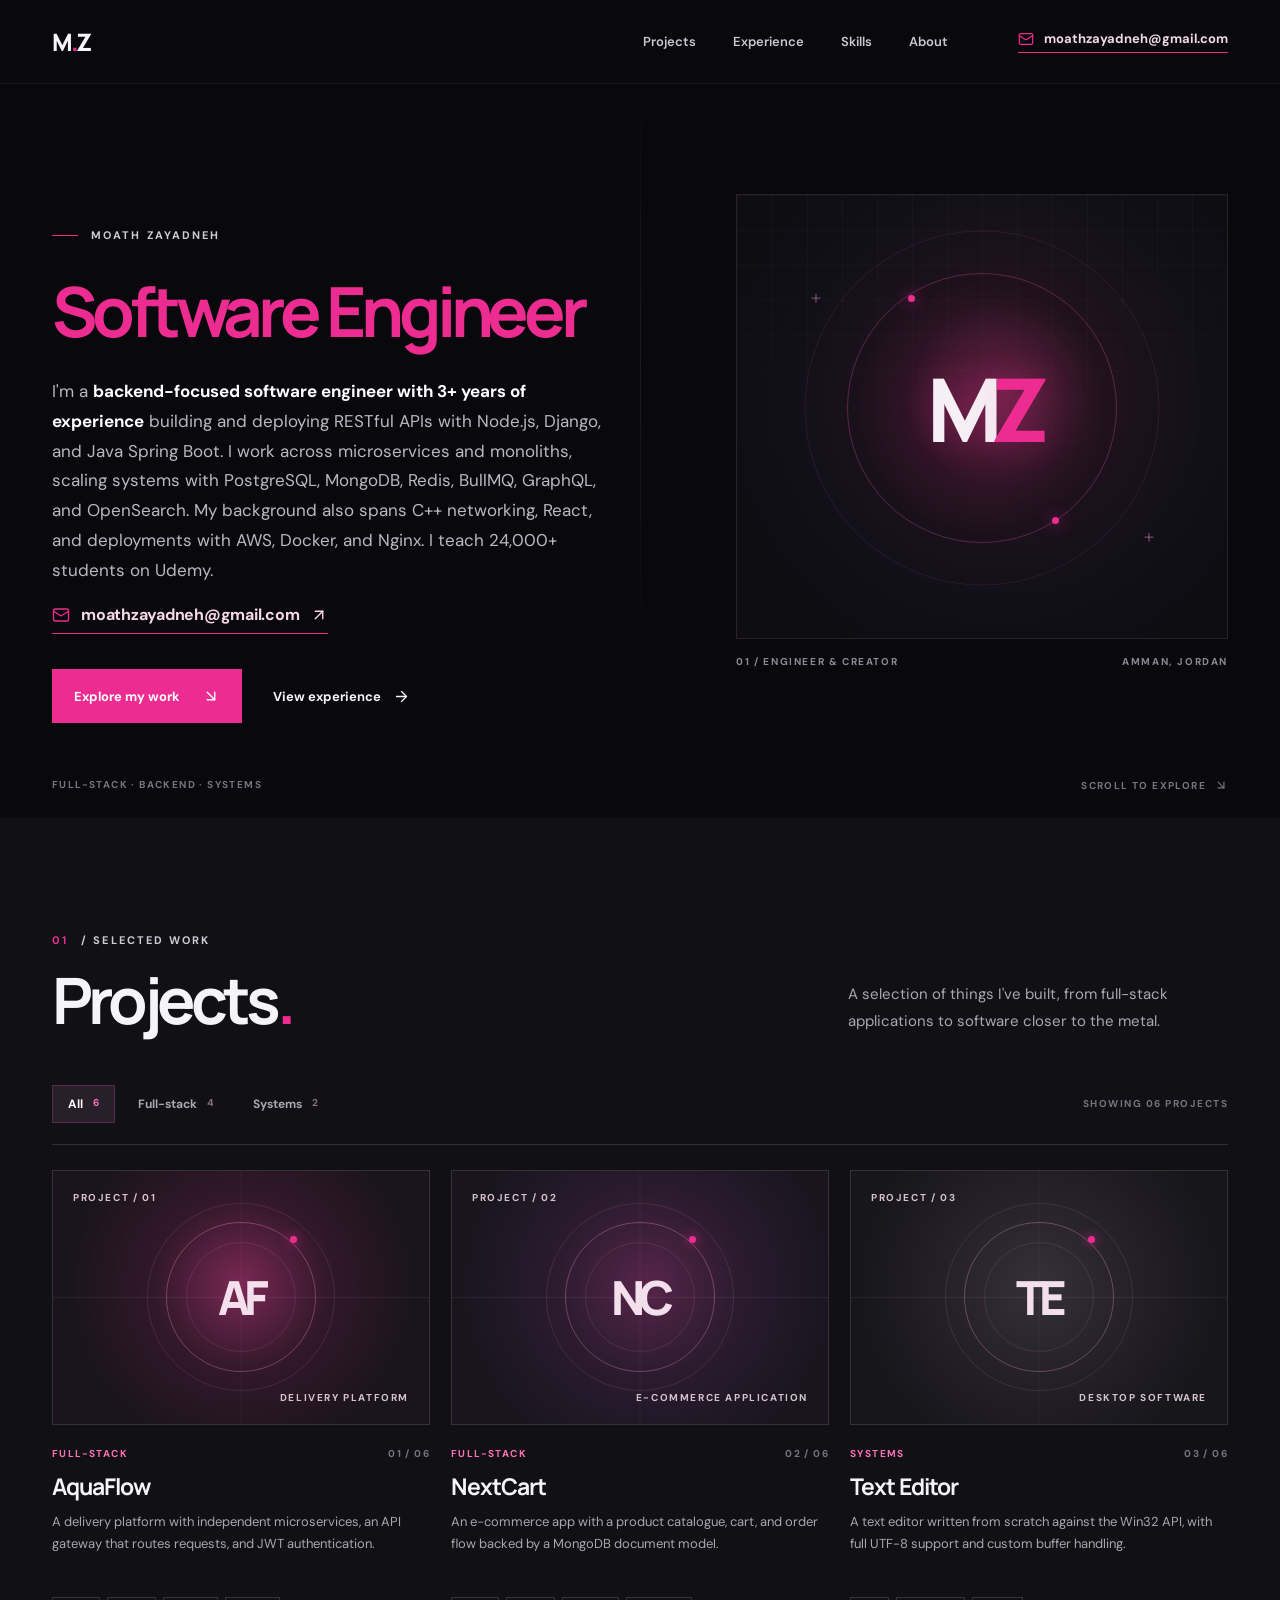
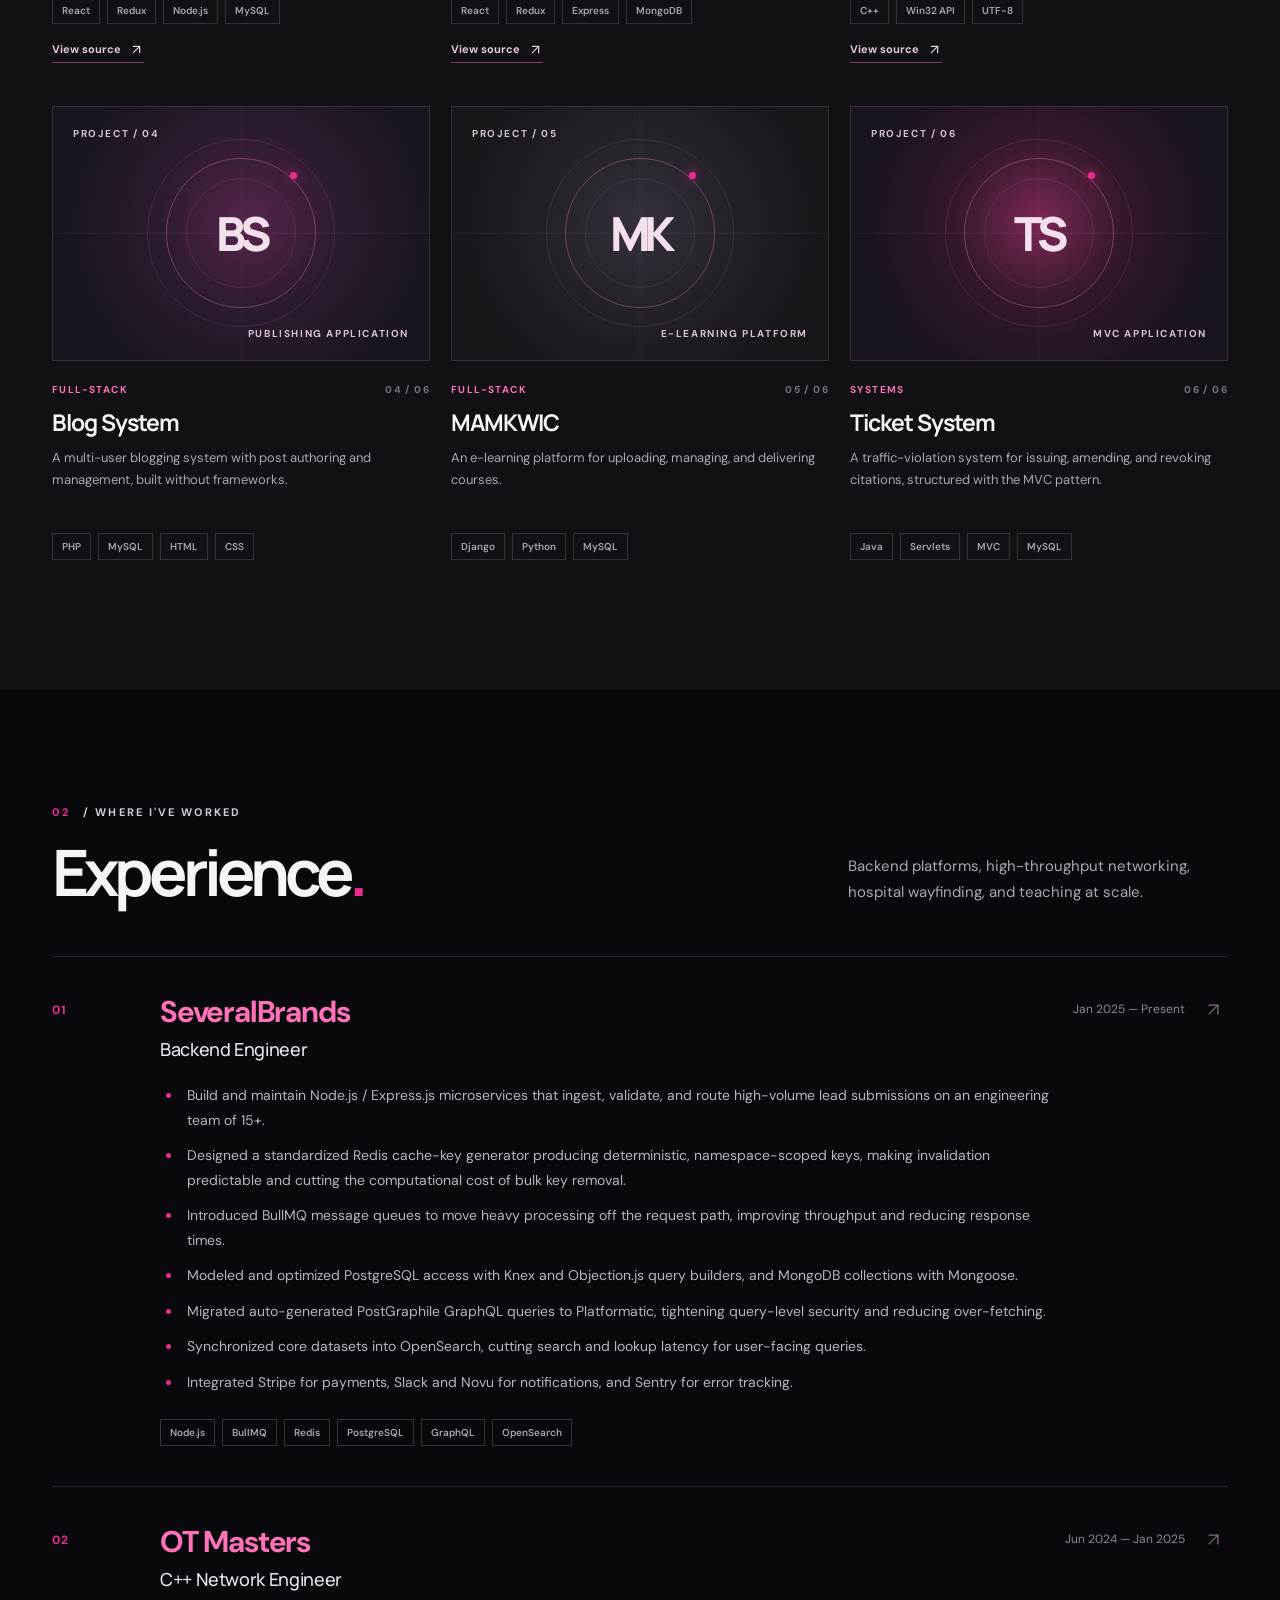
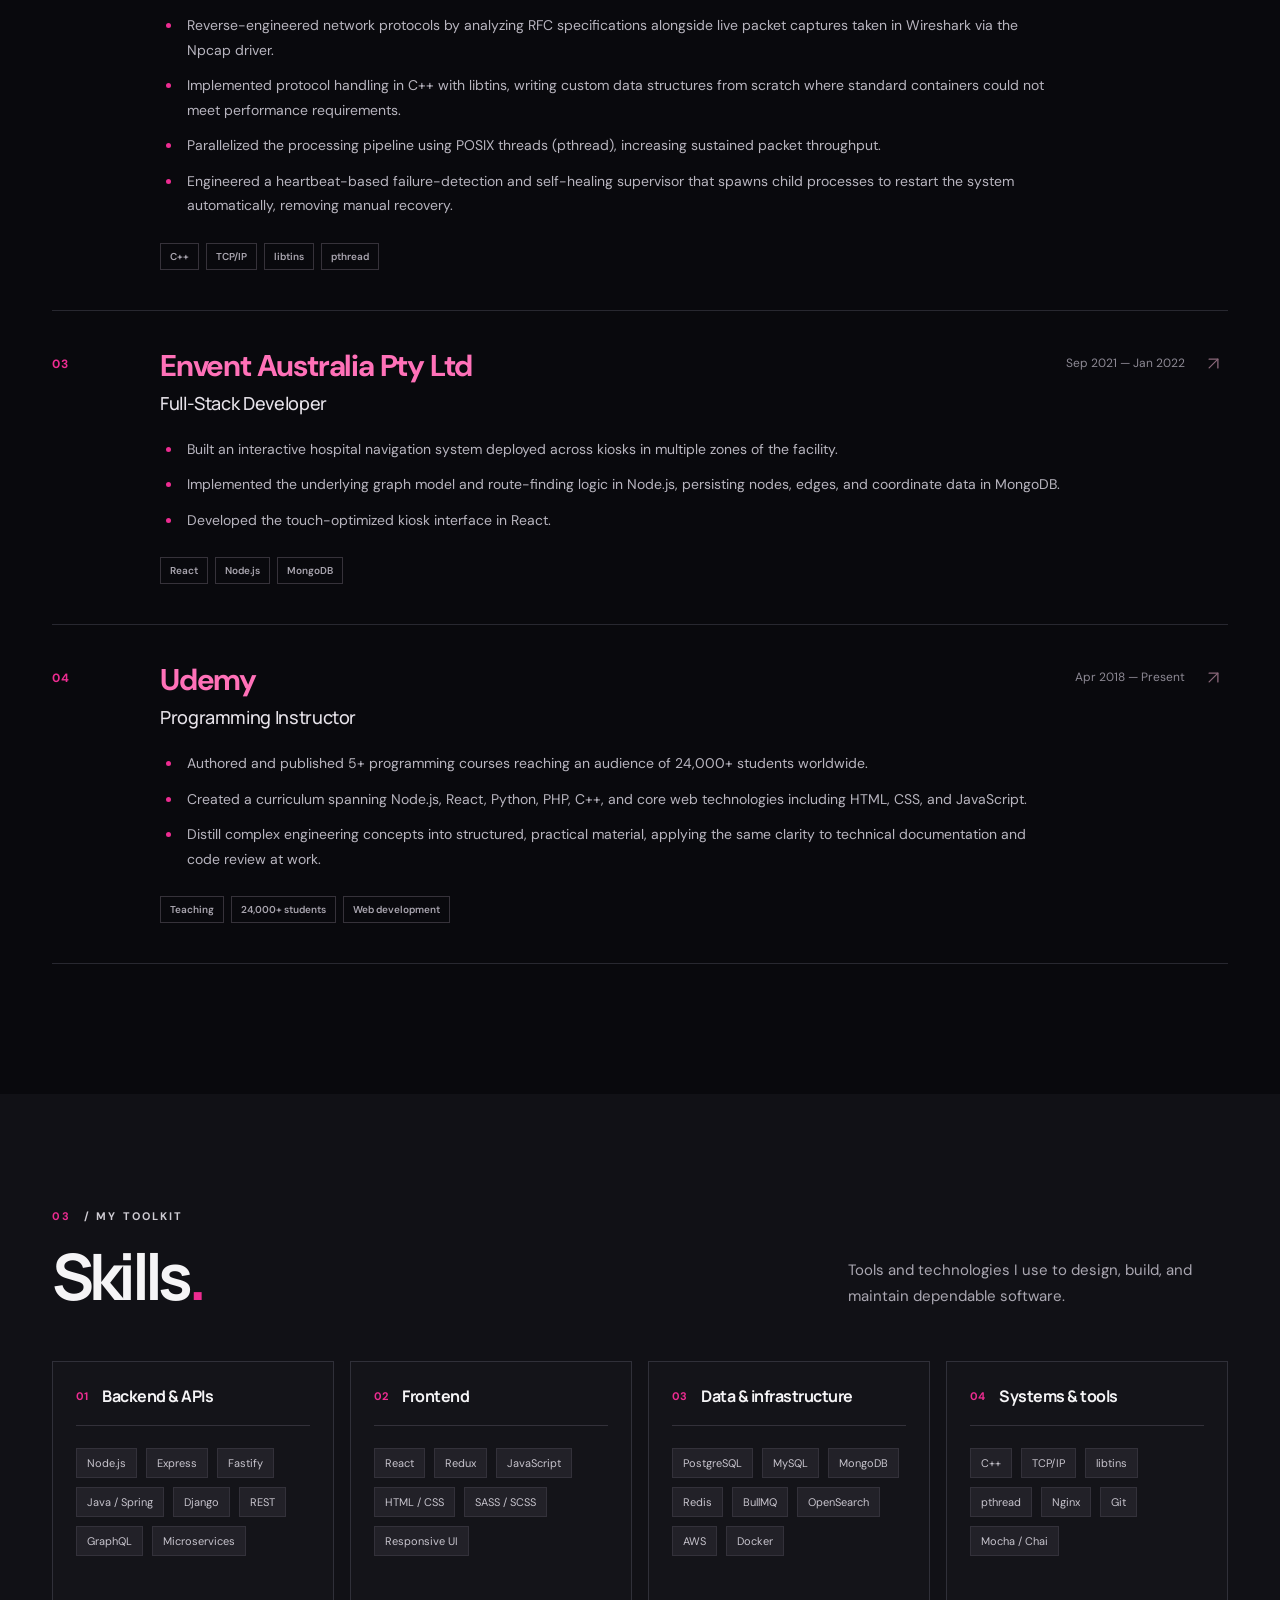
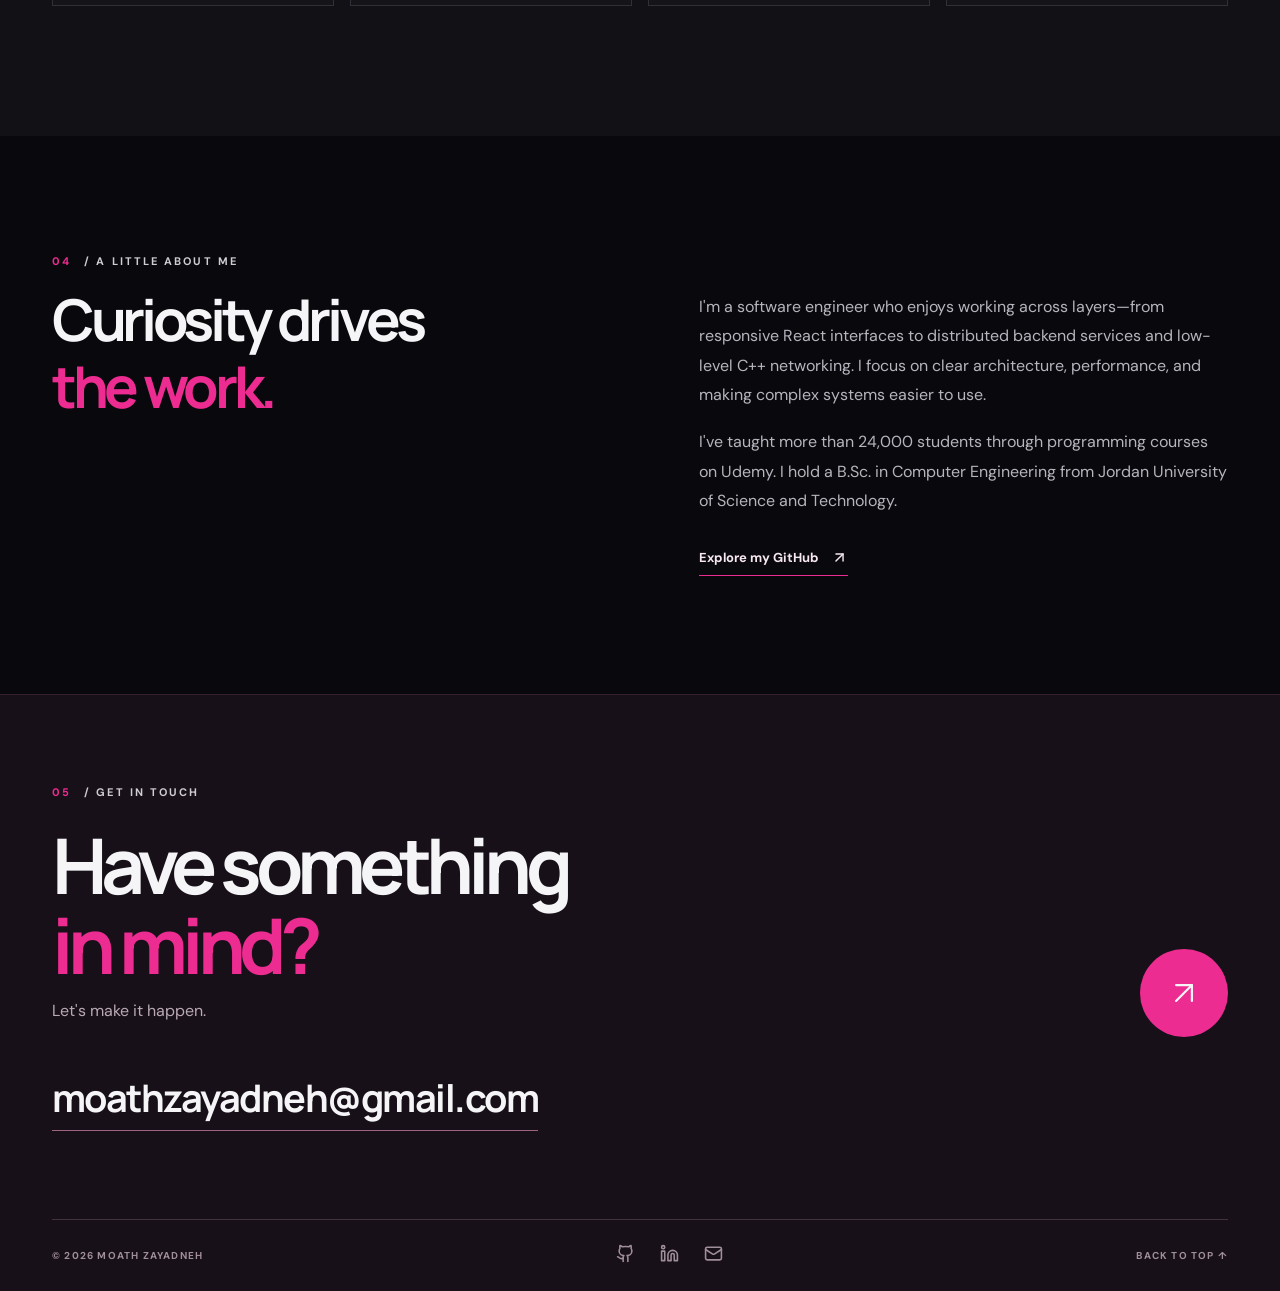
==== commit 989c298b: "Refresh landing introduction from latest CV" ====
--- a/index.html
+++ b/index.html
@@ -1 +1 @@
-<!DOCTYPE html><!--7GVz6WEQKc4V5MXjgRq81--><html lang="en"><head><meta charSet="utf-8"/><meta name="viewport" content="width=device-width, initial-scale=1"/><link rel="stylesheet" href="/_next/static/css/60ff963a31f68041.css" data-precedence="next"/><link rel="preload" as="script" fetchPriority="low" href="/_next/static/chunks/webpack-2bc309fe597aff29.js"/><script src="/_next/static/chunks/4bd1b696-c023c6e3521b1417.js" async=""></script><script src="/_next/static/chunks/255-f7c4c205ddd80098.js" async=""></script><script src="/_next/static/chunks/main-app-6de141bbcd906bdc.js" async=""></script><script src="/_next/static/chunks/app/page-344bbb3fa8cbf821.js" async=""></script><title>Moath Zayadneh — Software Engineer</title><meta name="description" content="Portfolio of Moath Zayadneh, a software engineer building distributed Node.js services, high-performance C++ network systems, and React interfaces."/><meta property="og:title" content="Moath Zayadneh — Software Engineer"/><meta property="og:description" content="Distributed backend services, C++ network systems, and thoughtful web products."/><meta property="og:type" content="website"/><meta name="twitter:card" content="summary"/><meta name="twitter:title" content="Moath Zayadneh — Software Engineer"/><meta name="twitter:description" content="Distributed backend services, C++ network systems, and thoughtful web products."/><link rel="icon" href="/favicon.svg"/><script src="/_next/static/chunks/polyfills-42372ed130431b0a.js" noModule=""></script></head><body><div hidden=""><!--$--><!--/$--></div><main><a class="skip-link" href="#content">Skip to content</a><header class="site-header"><div class="shell header-inner"><a class="brand" href="#top" aria-label="Moath Zayadneh, back to top">M<span>.</span>Z</a><nav class="desktop-nav" aria-label="Main navigation"><a href="#projects">Projects</a><a href="#experience">Experience</a><a href="#skills">Skills</a><a href="#about">About</a></nav><a class="header-email" href="mailto:moathzayadneh@gmail.com"><svg xmlns="http://www.w3.org/2000/svg" width="16" height="16" viewBox="0 0 24 24" fill="none" stroke="currentColor" stroke-width="1.8" stroke-linecap="round" stroke-linejoin="round" class="lucide lucide-mail"><rect width="20" height="16" x="2" y="4" rx="2"></rect><path d="m22 7-8.97 5.7a1.94 1.94 0 0 1-2.06 0L2 7"></path></svg> moathzayadneh@gmail.com</a><button class="menu-button" type="button" aria-label="Open menu" aria-expanded="false"><svg xmlns="http://www.w3.org/2000/svg" width="24" height="24" viewBox="0 0 24 24" fill="none" stroke="currentColor" stroke-width="2" stroke-linecap="round" stroke-linejoin="round" class="lucide lucide-menu"><line x1="4" x2="20" y1="12" y2="12"></line><line x1="4" x2="20" y1="6" y2="6"></line><line x1="4" x2="20" y1="18" y2="18"></line></svg></button></div></header><div id="content"><section class="hero shell" id="top" aria-labelledby="hero-title"><div class="hero-content"><div class="eyebrow"><span class="eyebrow-line"></span> MOATH ZAYADNEH</div><h1 id="hero-title">Software Engineer</h1><p class="hero-lead">As a <strong>backend engineer with 3+ years of professional experience</strong>, I build distributed Node.js services and high-performance C++ network systems. My work spans microservices, message-driven processing, caching, and query optimization—from React interfaces down to hand-rolled TCP/IP implementations.</p><a class="hero-email" href="mailto:moathzayadneh@gmail.com"><svg xmlns="http://www.w3.org/2000/svg" width="18" height="18" viewBox="0 0 24 24" fill="none" stroke="currentColor" stroke-width="1.8" stroke-linecap="round" stroke-linejoin="round" class="lucide lucide-mail"><rect width="20" height="16" x="2" y="4" rx="2"></rect><path d="m22 7-8.97 5.7a1.94 1.94 0 0 1-2.06 0L2 7"></path></svg> moathzayadneh@gmail.com <svg xmlns="http://www.w3.org/2000/svg" width="18" height="18" viewBox="0 0 24 24" fill="none" stroke="currentColor" stroke-width="1.8" stroke-linecap="round" stroke-linejoin="round" class="lucide lucide-arrow-up-right"><path d="M7 7h10v10"></path><path d="M7 17 17 7"></path></svg></a><div class="hero-actions"><a class="button button-primary" href="#projects">Explore my work <svg xmlns="http://www.w3.org/2000/svg" width="18" height="18" viewBox="0 0 24 24" fill="none" stroke="currentColor" stroke-width="1.8" stroke-linecap="round" stroke-linejoin="round" class="lucide lucide-arrow-down-right"><path d="m7 7 10 10"></path><path d="M17 7v10H7"></path></svg></a><a class="text-link" href="#experience">View experience <svg xmlns="http://www.w3.org/2000/svg" width="17" height="17" viewBox="0 0 24 24" fill="none" stroke="currentColor" stroke-width="1.8" stroke-linecap="round" stroke-linejoin="round" class="lucide lucide-arrow-right"><path d="M5 12h14"></path><path d="m12 5 7 7-7 7"></path></svg></a></div></div><div class="hero-aside" aria-hidden="true"><div class="hero-art"><div class="art-ring art-ring-one"></div><div class="art-ring art-ring-two"></div><div class="art-core">M<span>Z</span></div><span class="art-cross art-cross-one">+</span><span class="art-cross art-cross-two">+</span></div><div class="hero-art-caption"><span>01 / ENGINEER &amp; CREATOR</span><span>AMMAN, JORDAN</span></div></div><div class="hero-bottom"><span>FULL-STACK · BACKEND · SYSTEMS</span><span>SCROLL TO EXPLORE <svg xmlns="http://www.w3.org/2000/svg" width="14" height="14" viewBox="0 0 24 24" fill="none" stroke="currentColor" stroke-width="2" stroke-linecap="round" stroke-linejoin="round" class="lucide lucide-arrow-down-right"><path d="m7 7 10 10"></path><path d="M17 7v10H7"></path></svg></span></div></section><section class="section section-projects" id="projects" aria-labelledby="projects-title"><div class="shell"><div class="section-heading"><div><p class="section-kicker"><span>01</span> / SELECTED WORK</p><h2 id="projects-title">Projects<span class="accent-dot">.</span></h2></div><p class="section-intro">A selection of things I&#x27;ve built, from full-stack applications to software closer to the metal.</p></div><div class="project-toolbar"><div class="filters" role="group" aria-label="Filter projects"><button type="button" class="filter active" aria-pressed="true">All<span>6</span></button><button type="button" class="filter" aria-pressed="false">Full-stack<span>4</span></button><button type="button" class="filter" aria-pressed="false">Systems<span>2</span></button></div><span class="results-count">SHOWING <!-- -->06<!-- --> PROJECTS</span></div><div class="project-grid"><article class="project-card"><div class="project-visual tone-pink"><span class="visual-index">PROJECT / <!-- -->01</span><div class="project-glyph"><span>AF</span><i></i></div><span class="visual-kind">Delivery platform</span></div><div class="project-meta"><span>FULL-STACK</span><span>01<!-- --> / 0<!-- -->6</span></div><h3>AquaFlow</h3><p>A delivery platform with independent microservices, an API gateway that routes requests, and JWT authentication.</p><div class="tag-list"><span>React</span><span>Redux</span><span>Node.js</span><span>MySQL</span></div><a class="project-source" href="https://github.com/themud2001/Graduation-Project" target="_blank" rel="noopener noreferrer">View source <svg xmlns="http://www.w3.org/2000/svg" width="15" height="15" viewBox="0 0 24 24" fill="none" stroke="currentColor" stroke-width="2" stroke-linecap="round" stroke-linejoin="round" class="lucide lucide-arrow-up-right"><path d="M7 7h10v10"></path><path d="M7 17 17 7"></path></svg></a></article><article class="project-card"><div class="project-visual tone-plum"><span class="visual-index">PROJECT / <!-- -->02</span><div class="project-glyph"><span>NC</span><i></i></div><span class="visual-kind">E-commerce application</span></div><div class="project-meta"><span>FULL-STACK</span><span>02<!-- --> / 0<!-- -->6</span></div><h3>NextCart</h3><p>An e-commerce app with a product catalogue, cart, and order flow backed by a MongoDB document model.</p><div class="tag-list"><span>React</span><span>Redux</span><span>Express</span><span>MongoDB</span></div><a class="project-source" href="https://github.com/themud2001/eCommerce" target="_blank" rel="noopener noreferrer">View source <svg xmlns="http://www.w3.org/2000/svg" width="15" height="15" viewBox="0 0 24 24" fill="none" stroke="currentColor" stroke-width="2" stroke-linecap="round" stroke-linejoin="round" class="lucide lucide-arrow-up-right"><path d="M7 7h10v10"></path><path d="M7 17 17 7"></path></svg></a></article><article class="project-card"><div class="project-visual tone-graphite"><span class="visual-index">PROJECT / <!-- -->03</span><div class="project-glyph"><span>TE</span><i></i></div><span class="visual-kind">Desktop software</span></div><div class="project-meta"><span>SYSTEMS</span><span>03<!-- --> / 0<!-- -->6</span></div><h3>Text Editor</h3><p>A text editor written from scratch against the Win32 API, with full UTF-8 support and custom buffer handling.</p><div class="tag-list"><span>C++</span><span>Win32 API</span><span>UTF-8</span></div><a class="project-source" href="https://github.com/themud2001/TextEditor" target="_blank" rel="noopener noreferrer">View source <svg xmlns="http://www.w3.org/2000/svg" width="15" height="15" viewBox="0 0 24 24" fill="none" stroke="currentColor" stroke-width="2" stroke-linecap="round" stroke-linejoin="round" class="lucide lucide-arrow-up-right"><path d="M7 7h10v10"></path><path d="M7 17 17 7"></path></svg></a></article><article class="project-card"><div class="project-visual tone-plum"><span class="visual-index">PROJECT / <!-- -->04</span><div class="project-glyph"><span>BS</span><i></i></div><span class="visual-kind">Publishing application</span></div><div class="project-meta"><span>FULL-STACK</span><span>04<!-- --> / 0<!-- -->6</span></div><h3>Blog System</h3><p>A multi-user blogging system with post authoring and management, built without frameworks.</p><div class="tag-list"><span>PHP</span><span>MySQL</span><span>HTML</span><span>CSS</span></div></article><article class="project-card"><div class="project-visual tone-graphite"><span class="visual-index">PROJECT / <!-- -->05</span><div class="project-glyph"><span>MK</span><i></i></div><span class="visual-kind">E-learning platform</span></div><div class="project-meta"><span>FULL-STACK</span><span>05<!-- --> / 0<!-- -->6</span></div><h3>MAMKWIC</h3><p>An e-learning platform for uploading, managing, and delivering courses.</p><div class="tag-list"><span>Django</span><span>Python</span><span>MySQL</span></div></article><article class="project-card"><div class="project-visual tone-pink"><span class="visual-index">PROJECT / <!-- -->06</span><div class="project-glyph"><span>TS</span><i></i></div><span class="visual-kind">MVC application</span></div><div class="project-meta"><span>SYSTEMS</span><span>06<!-- --> / 0<!-- -->6</span></div><h3>Ticket System</h3><p>A traffic-violation system for issuing, amending, and revoking citations, structured with the MVC pattern.</p><div class="tag-list"><span>Java</span><span>Servlets</span><span>MVC</span><span>MySQL</span></div></article></div></div></section><section class="section section-experience" id="experience" aria-labelledby="experience-title"><div class="shell"><div class="section-heading"><div><p class="section-kicker"><span>02</span> / WHERE I&#x27;VE WORKED</p><h2 id="experience-title">Experience<span class="accent-dot">.</span></h2></div><p class="section-intro">Backend platforms, high-throughput networking, hospital wayfinding, and teaching at scale.</p></div><div class="experience-list"><article class="experience-item"><div class="experience-index">0<!-- -->1</div><div class="experience-main"><div class="experience-title-row"><div><p class="experience-company">SeveralBrands</p><h3>Backend Engineer</h3></div><span class="experience-period">Jan 2025 — Present</span></div><ul class="experience-description"><li>Build and maintain Node.js / Express.js microservices that ingest, validate, and route high-volume lead submissions on an engineering team of 15+.</li><li>Designed a standardized Redis cache-key generator producing deterministic, namespace-scoped keys, making invalidation predictable and cutting the computational cost of bulk key removal.</li><li>Introduced BullMQ message queues to move heavy processing off the request path, improving throughput and reducing response times.</li><li>Modeled and optimized PostgreSQL access with Knex and Objection.js query builders, and MongoDB collections with Mongoose.</li><li>Migrated auto-generated PostGraphile GraphQL queries to Platformatic, tightening query-level security and reducing over-fetching.</li><li>Synchronized core datasets into OpenSearch, cutting search and lookup latency for user-facing queries.</li><li>Integrated Stripe for payments, Slack and Novu for notifications, and Sentry for error tracking.</li></ul><div class="tag-list"><span>Node.js</span><span>BullMQ</span><span>Redis</span><span>PostgreSQL</span><span>GraphQL</span><span>OpenSearch</span></div></div><svg xmlns="http://www.w3.org/2000/svg" width="21" height="21" viewBox="0 0 24 24" fill="none" stroke="currentColor" stroke-width="1.5" stroke-linecap="round" stroke-linejoin="round" class="lucide lucide-arrow-up-right experience-arrow"><path d="M7 7h10v10"></path><path d="M7 17 17 7"></path></svg></article><article class="experience-item"><div class="experience-index">0<!-- -->2</div><div class="experience-main"><div class="experience-title-row"><div><p class="experience-company">OT Masters</p><h3>C++ Network Engineer</h3></div><span class="experience-period">Jun 2024 — Jan 2025</span></div><ul class="experience-description"><li>Reverse-engineered network protocols by analyzing RFC specifications alongside live packet captures taken in Wireshark via the Npcap driver.</li><li>Implemented protocol handling in C++ with libtins, writing custom data structures from scratch where standard containers could not meet performance requirements.</li><li>Parallelized the processing pipeline using POSIX threads (pthread), increasing sustained packet throughput.</li><li>Engineered a heartbeat-based failure-detection and self-healing supervisor that spawns child processes to restart the system automatically, removing manual recovery.</li></ul><div class="tag-list"><span>C++</span><span>TCP/IP</span><span>libtins</span><span>pthread</span></div></div><svg xmlns="http://www.w3.org/2000/svg" width="21" height="21" viewBox="0 0 24 24" fill="none" stroke="currentColor" stroke-width="1.5" stroke-linecap="round" stroke-linejoin="round" class="lucide lucide-arrow-up-right experience-arrow"><path d="M7 7h10v10"></path><path d="M7 17 17 7"></path></svg></article><article class="experience-item"><div class="experience-index">0<!-- -->3</div><div class="experience-main"><div class="experience-title-row"><div><p class="experience-company">Envent Australia Pty Ltd</p><h3>Full-Stack Developer</h3></div><span class="experience-period">Sep 2021 — Jan 2022</span></div><ul class="experience-description"><li>Built an interactive hospital navigation system deployed across kiosks in multiple zones of the facility.</li><li>Implemented the underlying graph model and route-finding logic in Node.js, persisting nodes, edges, and coordinate data in MongoDB.</li><li>Developed the touch-optimized kiosk interface in React.</li></ul><div class="tag-list"><span>React</span><span>Node.js</span><span>MongoDB</span></div></div><svg xmlns="http://www.w3.org/2000/svg" width="21" height="21" viewBox="0 0 24 24" fill="none" stroke="currentColor" stroke-width="1.5" stroke-linecap="round" stroke-linejoin="round" class="lucide lucide-arrow-up-right experience-arrow"><path d="M7 7h10v10"></path><path d="M7 17 17 7"></path></svg></article><article class="experience-item"><div class="experience-index">0<!-- -->4</div><div class="experience-main"><div class="experience-title-row"><div><p class="experience-company">Udemy</p><h3>Programming Instructor</h3></div><span class="experience-period">Apr 2018 — Present</span></div><ul class="experience-description"><li>Authored and published 5+ programming courses reaching an audience of 24,000+ students worldwide.</li><li>Created a curriculum spanning Node.js, React, Python, PHP, C++, and core web technologies including HTML, CSS, and JavaScript.</li><li>Distill complex engineering concepts into structured, practical material, applying the same clarity to technical documentation and code review at work.</li></ul><div class="tag-list"><span>Teaching</span><span>24,000+ students</span><span>Web development</span></div></div><svg xmlns="http://www.w3.org/2000/svg" width="21" height="21" viewBox="0 0 24 24" fill="none" stroke="currentColor" stroke-width="1.5" stroke-linecap="round" stroke-linejoin="round" class="lucide lucide-arrow-up-right experience-arrow"><path d="M7 7h10v10"></path><path d="M7 17 17 7"></path></svg></article></div></div></section><section class="section section-skills" id="skills" aria-labelledby="skills-title"><div class="shell"><div class="section-heading"><div><p class="section-kicker"><span>03</span> / MY TOOLKIT</p><h2 id="skills-title">Skills<span class="accent-dot">.</span></h2></div><p class="section-intro">Tools and technologies I use to design, build, and maintain dependable software.</p></div><div class="skills-grid"><div class="skill-group"><div class="skill-group-head"><span>0<!-- -->1</span><h3>Backend &amp; APIs</h3></div><div class="skill-items"><span>Node.js</span><span>Express</span><span>Fastify</span><span>Java / Spring</span><span>Django</span><span>REST</span><span>GraphQL</span><span>Microservices</span></div></div><div class="skill-group"><div class="skill-group-head"><span>0<!-- -->2</span><h3>Frontend</h3></div><div class="skill-items"><span>React</span><span>Redux</span><span>JavaScript</span><span>HTML / CSS</span><span>SASS / SCSS</span><span>Responsive UI</span></div></div><div class="skill-group"><div class="skill-group-head"><span>0<!-- -->3</span><h3>Data &amp; infrastructure</h3></div><div class="skill-items"><span>PostgreSQL</span><span>MySQL</span><span>MongoDB</span><span>Redis</span><span>BullMQ</span><span>OpenSearch</span><span>AWS</span><span>Docker</span></div></div><div class="skill-group"><div class="skill-group-head"><span>0<!-- -->4</span><h3>Systems &amp; tools</h3></div><div class="skill-items"><span>C++</span><span>TCP/IP</span><span>libtins</span><span>pthread</span><span>Nginx</span><span>Git</span><span>Mocha / Chai</span></div></div></div></div></section><section class="about-section" id="about" aria-labelledby="about-title"><div class="shell about-grid"><div><p class="section-kicker"><span>04</span> / A LITTLE ABOUT ME</p><h2 id="about-title">Curiosity drives<br/><em>the work.</em></h2></div><div class="about-copy"><p>I&#x27;m a software engineer who enjoys working across layers—from responsive React interfaces to distributed backend services and low-level C++ networking. I focus on clear architecture, performance, and making complex systems easier to use.</p><p>I&#x27;ve taught more than 24,000 students through programming courses on Udemy. I hold a B.Sc. in Computer Engineering from Jordan University of Science and Technology.</p><a class="text-link" href="https://github.com/themud2001" target="_blank" rel="noopener noreferrer">Explore my GitHub <svg xmlns="http://www.w3.org/2000/svg" width="17" height="17" viewBox="0 0 24 24" fill="none" stroke="currentColor" stroke-width="2" stroke-linecap="round" stroke-linejoin="round" class="lucide lucide-arrow-up-right"><path d="M7 7h10v10"></path><path d="M7 17 17 7"></path></svg></a></div></div></section><footer class="footer" id="contact"><div class="shell"><p class="section-kicker"><span>05</span> / GET IN TOUCH</p><div class="footer-main"><div><h2>Have something<br/><em>in mind?</em></h2><p>Let&#x27;s make it happen.</p></div><a class="footer-mail" href="mailto:moathzayadneh@gmail.com" aria-label="Email Moath Zayadneh"><svg xmlns="http://www.w3.org/2000/svg" width="38" height="38" viewBox="0 0 24 24" fill="none" stroke="currentColor" stroke-width="1.4" stroke-linecap="round" stroke-linejoin="round" class="lucide lucide-arrow-up-right"><path d="M7 7h10v10"></path><path d="M7 17 17 7"></path></svg></a></div><a class="email-link" href="mailto:moathzayadneh@gmail.com">moathzayadneh@gmail.com</a><div class="footer-bottom"><span>© <!-- -->2026<!-- --> MOATH ZAYADNEH</span><div><a href="https://github.com/themud2001" target="_blank" rel="noopener noreferrer" aria-label="GitHub"><svg xmlns="http://www.w3.org/2000/svg" width="19" height="19" viewBox="0 0 24 24" fill="none" stroke="currentColor" stroke-width="2" stroke-linecap="round" stroke-linejoin="round" class="lucide lucide-github"><path d="M15 22v-4a4.8 4.8 0 0 0-1-3.5c3 0 6-2 6-5.5.08-1.25-.27-2.48-1-3.5.28-1.15.28-2.35 0-3.5 0 0-1 0-3 1.5-2.64-.5-5.36-.5-8 0C6 2 5 2 5 2c-.3 1.15-.3 2.35 0 3.5A5.403 5.403 0 0 0 4 9c0 3.5 3 5.5 6 5.5-.39.49-.68 1.05-.85 1.65-.17.6-.22 1.23-.15 1.85v4"></path><path d="M9 18c-4.51 2-5-2-7-2"></path></svg></a><a href="https://www.linkedin.com/in/moath-zayadneh" target="_blank" rel="noopener noreferrer" aria-label="LinkedIn"><svg xmlns="http://www.w3.org/2000/svg" width="19" height="19" viewBox="0 0 24 24" fill="none" stroke="currentColor" stroke-width="2" stroke-linecap="round" stroke-linejoin="round" class="lucide lucide-linkedin"><path d="M16 8a6 6 0 0 1 6 6v7h-4v-7a2 2 0 0 0-2-2 2 2 0 0 0-2 2v7h-4v-7a6 6 0 0 1 6-6z"></path><rect width="4" height="12" x="2" y="9"></rect><circle cx="4" cy="4" r="2"></circle></svg></a><a href="mailto:moathzayadneh@gmail.com" aria-label="Email"><svg xmlns="http://www.w3.org/2000/svg" width="19" height="19" viewBox="0 0 24 24" fill="none" stroke="currentColor" stroke-width="2" stroke-linecap="round" stroke-linejoin="round" class="lucide lucide-mail"><rect width="20" height="16" x="2" y="4" rx="2"></rect><path d="m22 7-8.97 5.7a1.94 1.94 0 0 1-2.06 0L2 7"></path></svg></a></div><a href="#top">BACK TO TOP ↑</a></div></div></footer></div></main><!--$--><!--/$--><script src="/_next/static/chunks/webpack-2bc309fe597aff29.js" id="_R_" async=""></script><script>(self.__next_f=self.__next_f||[]).push([0])</script><script>self.__next_f.push([1,"1:\"$Sreact.fragment\"\n2:I[9766,[],\"\"]\n3:I[8924,[],\"\"]\n4:I[1959,[],\"ClientPageRoot\"]\n5:I[2603,[\"974\",\"static/chunks/app/page-344bbb3fa8cbf821.js\"],\"default\"]\n8:I[4431,[],\"OutletBoundary\"]\na:I[5278,[],\"AsyncMetadataOutlet\"]\nc:I[4431,[],\"ViewportBoundary\"]\ne:I[4431,[],\"MetadataBoundary\"]\nf:\"$Sreact.suspense\"\n11:I[7150,[],\"\"]\n:HL[\"/_next/static/css/60ff963a31f68041.css\",\"style\"]\n"])</script><script>self.__next_f.push([1,"0:{\"P\":null,\"b\":\"7GVz6WEQKc4V5MXjgRq81\",\"p\":\"\",\"c\":[\"\",\"\"],\"i\":false,\"f\":[[[\"\",{\"children\":[\"__PAGE__\",{}]},\"$undefined\",\"$undefined\",true],[\"\",[\"$\",\"$1\",\"c\",{\"children\":[[[\"$\",\"link\",\"0\",{\"rel\":\"stylesheet\",\"href\":\"/_next/static/css/60ff963a31f68041.css\",\"precedence\":\"next\",\"crossOrigin\":\"$undefined\",\"nonce\":\"$undefined\"}]],[\"$\",\"html\",null,{\"lang\":\"en\",\"children\":[\"$\",\"body\",null,{\"children\":[\"$\",\"$L2\",null,{\"parallelRouterKey\":\"children\",\"error\":\"$undefined\",\"errorStyles\":\"$undefined\",\"errorScripts\":\"$undefined\",\"template\":[\"$\",\"$L3\",null,{}],\"templateStyles\":\"$undefined\",\"templateScripts\":\"$undefined\",\"notFound\":[[[\"$\",\"title\",null,{\"children\":\"404: This page could not be found.\"}],[\"$\",\"div\",null,{\"style\":{\"fontFamily\":\"system-ui,\\\"Segoe UI\\\",Roboto,Helvetica,Arial,sans-serif,\\\"Apple Color Emoji\\\",\\\"Segoe UI Emoji\\\"\",\"height\":\"100vh\",\"textAlign\":\"center\",\"display\":\"flex\",\"flexDirection\":\"column\",\"alignItems\":\"center\",\"justifyContent\":\"center\"},\"children\":[\"$\",\"div\",null,{\"children\":[[\"$\",\"style\",null,{\"dangerouslySetInnerHTML\":{\"__html\":\"body{color:#000;background:#fff;margin:0}.next-error-h1{border-right:1px solid rgba(0,0,0,.3)}@media (prefers-color-scheme:dark){body{color:#fff;background:#000}.next-error-h1{border-right:1px solid rgba(255,255,255,.3)}}\"}}],[\"$\",\"h1\",null,{\"className\":\"next-error-h1\",\"style\":{\"display\":\"inline-block\",\"margin\":\"0 20px 0 0\",\"padding\":\"0 23px 0 0\",\"fontSize\":24,\"fontWeight\":500,\"verticalAlign\":\"top\",\"lineHeight\":\"49px\"},\"children\":404}],[\"$\",\"div\",null,{\"style\":{\"display\":\"inline-block\"},\"children\":[\"$\",\"h2\",null,{\"style\":{\"fontSize\":14,\"fontWeight\":400,\"lineHeight\":\"49px\",\"margin\":0},\"children\":\"This page could not be found.\"}]}]]}]}]],[]],\"forbidden\":\"$undefined\",\"unauthorized\":\"$undefined\"}]}]}]]}],{\"children\":[\"__PAGE__\",[\"$\",\"$1\",\"c\",{\"children\":[[\"$\",\"$L4\",null,{\"Component\":\"$5\",\"searchParams\":{},\"params\":{},\"promises\":[\"$@6\",\"$@7\"]}],null,[\"$\",\"$L8\",null,{\"children\":[\"$L9\",[\"$\",\"$La\",null,{\"promise\":\"$@b\"}]]}]]}],{},null,false]},null,false],[\"$\",\"$1\",\"h\",{\"children\":[null,[[\"$\",\"$Lc\",null,{\"children\":\"$Ld\"}],null],[\"$\",\"$Le\",null,{\"children\":[\"$\",\"div\",null,{\"hidden\":true,\"children\":[\"$\",\"$f\",null,{\"fallback\":null,\"children\":\"$L10\"}]}]}]]}],false]],\"m\":\"$undefined\",\"G\":[\"$11\",[]],\"s\":false,\"S\":true}\n"])</script><script>self.__next_f.push([1,"6:{}\n7:\"$0:f:0:1:2:children:1:props:children:0:props:params\"\n"])</script><script>self.__next_f.push([1,"d:[[\"$\",\"meta\",\"0\",{\"charSet\":\"utf-8\"}],[\"$\",\"meta\",\"1\",{\"name\":\"viewport\",\"content\":\"width=device-width, initial-scale=1\"}]]\n9:null\n"])</script><script>self.__next_f.push([1,"12:I[622,[],\"IconMark\"]\n"])</script><script>self.__next_f.push([1,"b:{\"metadata\":[[\"$\",\"title\",\"0\",{\"children\":\"Moath Zayadneh — Software Engineer\"}],[\"$\",\"meta\",\"1\",{\"name\":\"description\",\"content\":\"Portfolio of Moath Zayadneh, a software engineer building distributed Node.js services, high-performance C++ network systems, and React interfaces.\"}],[\"$\",\"meta\",\"2\",{\"property\":\"og:title\",\"content\":\"Moath Zayadneh — Software Engineer\"}],[\"$\",\"meta\",\"3\",{\"property\":\"og:description\",\"content\":\"Distributed backend services, C++ network systems, and thoughtful web products.\"}],[\"$\",\"meta\",\"4\",{\"property\":\"og:type\",\"content\":\"website\"}],[\"$\",\"meta\",\"5\",{\"name\":\"twitter:card\",\"content\":\"summary\"}],[\"$\",\"meta\",\"6\",{\"name\":\"twitter:title\",\"content\":\"Moath Zayadneh — Software Engineer\"}],[\"$\",\"meta\",\"7\",{\"name\":\"twitter:description\",\"content\":\"Distributed backend services, C++ network systems, and thoughtful web products.\"}],[\"$\",\"link\",\"8\",{\"rel\":\"icon\",\"href\":\"/favicon.svg\"}],[\"$\",\"$L12\",\"9\",{}]],\"error\":null,\"digest\":\"$undefined\"}\n"])</script><script>self.__next_f.push([1,"10:\"$b:metadata\"\n"])</script></body></html>+<!DOCTYPE html><!--YDKrCmZQBThX3L31k7Xq1--><html lang="en"><head><meta charSet="utf-8"/><meta name="viewport" content="width=device-width, initial-scale=1"/><link rel="stylesheet" href="/_next/static/css/60ff963a31f68041.css" data-precedence="next"/><link rel="preload" as="script" fetchPriority="low" href="/_next/static/chunks/webpack-2bc309fe597aff29.js"/><script src="/_next/static/chunks/4bd1b696-c023c6e3521b1417.js" async=""></script><script src="/_next/static/chunks/255-f7c4c205ddd80098.js" async=""></script><script src="/_next/static/chunks/main-app-6de141bbcd906bdc.js" async=""></script><script src="/_next/static/chunks/app/page-4548c07970f3cf3f.js" async=""></script><title>Moath Zayadneh — Software Engineer</title><meta name="description" content="Portfolio of Moath Zayadneh, a software engineer building distributed Node.js services, high-performance C++ network systems, and React interfaces."/><meta property="og:title" content="Moath Zayadneh — Software Engineer"/><meta property="og:description" content="Distributed backend services, C++ network systems, and thoughtful web products."/><meta property="og:type" content="website"/><meta name="twitter:card" content="summary"/><meta name="twitter:title" content="Moath Zayadneh — Software Engineer"/><meta name="twitter:description" content="Distributed backend services, C++ network systems, and thoughtful web products."/><link rel="icon" href="/favicon.svg"/><script src="/_next/static/chunks/polyfills-42372ed130431b0a.js" noModule=""></script></head><body><div hidden=""><!--$--><!--/$--></div><main><a class="skip-link" href="#content">Skip to content</a><header class="site-header"><div class="shell header-inner"><a class="brand" href="#top" aria-label="Moath Zayadneh, back to top">M<span>.</span>Z</a><nav class="desktop-nav" aria-label="Main navigation"><a href="#projects">Projects</a><a href="#experience">Experience</a><a href="#skills">Skills</a><a href="#about">About</a></nav><a class="header-email" href="mailto:moathzayadneh@gmail.com"><svg xmlns="http://www.w3.org/2000/svg" width="16" height="16" viewBox="0 0 24 24" fill="none" stroke="currentColor" stroke-width="1.8" stroke-linecap="round" stroke-linejoin="round" class="lucide lucide-mail"><rect width="20" height="16" x="2" y="4" rx="2"></rect><path d="m22 7-8.97 5.7a1.94 1.94 0 0 1-2.06 0L2 7"></path></svg> moathzayadneh@gmail.com</a><button class="menu-button" type="button" aria-label="Open menu" aria-expanded="false"><svg xmlns="http://www.w3.org/2000/svg" width="24" height="24" viewBox="0 0 24 24" fill="none" stroke="currentColor" stroke-width="2" stroke-linecap="round" stroke-linejoin="round" class="lucide lucide-menu"><line x1="4" x2="20" y1="12" y2="12"></line><line x1="4" x2="20" y1="6" y2="6"></line><line x1="4" x2="20" y1="18" y2="18"></line></svg></button></div></header><div id="content"><section class="hero shell" id="top" aria-labelledby="hero-title"><div class="hero-content"><div class="eyebrow"><span class="eyebrow-line"></span> MOATH ZAYADNEH</div><h1 id="hero-title">Software Engineer</h1><p class="hero-lead">I&#x27;m a <strong>backend-focused software engineer with 3+ years of experience</strong> building and deploying RESTful APIs with Node.js, Django, and Java Spring Boot. I work across microservices and monoliths, scaling systems with PostgreSQL, MongoDB, Redis, BullMQ, GraphQL, and OpenSearch. My background also spans C++ networking, React, and deployments with AWS, Docker, and Nginx. I teach 24,000+ students on Udemy.</p><a class="hero-email" href="mailto:moathzayadneh@gmail.com"><svg xmlns="http://www.w3.org/2000/svg" width="18" height="18" viewBox="0 0 24 24" fill="none" stroke="currentColor" stroke-width="1.8" stroke-linecap="round" stroke-linejoin="round" class="lucide lucide-mail"><rect width="20" height="16" x="2" y="4" rx="2"></rect><path d="m22 7-8.97 5.7a1.94 1.94 0 0 1-2.06 0L2 7"></path></svg> moathzayadneh@gmail.com <svg xmlns="http://www.w3.org/2000/svg" width="18" height="18" viewBox="0 0 24 24" fill="none" stroke="currentColor" stroke-width="1.8" stroke-linecap="round" stroke-linejoin="round" class="lucide lucide-arrow-up-right"><path d="M7 7h10v10"></path><path d="M7 17 17 7"></path></svg></a><div class="hero-actions"><a class="button button-primary" href="#projects">Explore my work <svg xmlns="http://www.w3.org/2000/svg" width="18" height="18" viewBox="0 0 24 24" fill="none" stroke="currentColor" stroke-width="1.8" stroke-linecap="round" stroke-linejoin="round" class="lucide lucide-arrow-down-right"><path d="m7 7 10 10"></path><path d="M17 7v10H7"></path></svg></a><a class="text-link" href="#experience">View experience <svg xmlns="http://www.w3.org/2000/svg" width="17" height="17" viewBox="0 0 24 24" fill="none" stroke="currentColor" stroke-width="1.8" stroke-linecap="round" stroke-linejoin="round" class="lucide lucide-arrow-right"><path d="M5 12h14"></path><path d="m12 5 7 7-7 7"></path></svg></a></div></div><div class="hero-aside" aria-hidden="true"><div class="hero-art"><div class="art-ring art-ring-one"></div><div class="art-ring art-ring-two"></div><div class="art-core">M<span>Z</span></div><span class="art-cross art-cross-one">+</span><span class="art-cross art-cross-two">+</span></div><div class="hero-art-caption"><span>01 / ENGINEER &amp; CREATOR</span><span>AMMAN, JORDAN</span></div></div><div class="hero-bottom"><span>FULL-STACK · BACKEND · SYSTEMS</span><span>SCROLL TO EXPLORE <svg xmlns="http://www.w3.org/2000/svg" width="14" height="14" viewBox="0 0 24 24" fill="none" stroke="currentColor" stroke-width="2" stroke-linecap="round" stroke-linejoin="round" class="lucide lucide-arrow-down-right"><path d="m7 7 10 10"></path><path d="M17 7v10H7"></path></svg></span></div></section><section class="section section-projects" id="projects" aria-labelledby="projects-title"><div class="shell"><div class="section-heading"><div><p class="section-kicker"><span>01</span> / SELECTED WORK</p><h2 id="projects-title">Projects<span class="accent-dot">.</span></h2></div><p class="section-intro">A selection of things I&#x27;ve built, from full-stack applications to software closer to the metal.</p></div><div class="project-toolbar"><div class="filters" role="group" aria-label="Filter projects"><button type="button" class="filter active" aria-pressed="true">All<span>6</span></button><button type="button" class="filter" aria-pressed="false">Full-stack<span>4</span></button><button type="button" class="filter" aria-pressed="false">Systems<span>2</span></button></div><span class="results-count">SHOWING <!-- -->06<!-- --> PROJECTS</span></div><div class="project-grid"><article class="project-card"><div class="project-visual tone-pink"><span class="visual-index">PROJECT / <!-- -->01</span><div class="project-glyph"><span>AF</span><i></i></div><span class="visual-kind">Delivery platform</span></div><div class="project-meta"><span>FULL-STACK</span><span>01<!-- --> / 0<!-- -->6</span></div><h3>AquaFlow</h3><p>A delivery platform with independent microservices, an API gateway that routes requests, and JWT authentication.</p><div class="tag-list"><span>React</span><span>Redux</span><span>Node.js</span><span>MySQL</span></div><a class="project-source" href="https://github.com/themud2001/Graduation-Project" target="_blank" rel="noopener noreferrer">View source <svg xmlns="http://www.w3.org/2000/svg" width="15" height="15" viewBox="0 0 24 24" fill="none" stroke="currentColor" stroke-width="2" stroke-linecap="round" stroke-linejoin="round" class="lucide lucide-arrow-up-right"><path d="M7 7h10v10"></path><path d="M7 17 17 7"></path></svg></a></article><article class="project-card"><div class="project-visual tone-plum"><span class="visual-index">PROJECT / <!-- -->02</span><div class="project-glyph"><span>NC</span><i></i></div><span class="visual-kind">E-commerce application</span></div><div class="project-meta"><span>FULL-STACK</span><span>02<!-- --> / 0<!-- -->6</span></div><h3>NextCart</h3><p>An e-commerce app with a product catalogue, cart, and order flow backed by a MongoDB document model.</p><div class="tag-list"><span>React</span><span>Redux</span><span>Express</span><span>MongoDB</span></div><a class="project-source" href="https://github.com/themud2001/eCommerce" target="_blank" rel="noopener noreferrer">View source <svg xmlns="http://www.w3.org/2000/svg" width="15" height="15" viewBox="0 0 24 24" fill="none" stroke="currentColor" stroke-width="2" stroke-linecap="round" stroke-linejoin="round" class="lucide lucide-arrow-up-right"><path d="M7 7h10v10"></path><path d="M7 17 17 7"></path></svg></a></article><article class="project-card"><div class="project-visual tone-graphite"><span class="visual-index">PROJECT / <!-- -->03</span><div class="project-glyph"><span>TE</span><i></i></div><span class="visual-kind">Desktop software</span></div><div class="project-meta"><span>SYSTEMS</span><span>03<!-- --> / 0<!-- -->6</span></div><h3>Text Editor</h3><p>A text editor written from scratch against the Win32 API, with full UTF-8 support and custom buffer handling.</p><div class="tag-list"><span>C++</span><span>Win32 API</span><span>UTF-8</span></div><a class="project-source" href="https://github.com/themud2001/TextEditor" target="_blank" rel="noopener noreferrer">View source <svg xmlns="http://www.w3.org/2000/svg" width="15" height="15" viewBox="0 0 24 24" fill="none" stroke="currentColor" stroke-width="2" stroke-linecap="round" stroke-linejoin="round" class="lucide lucide-arrow-up-right"><path d="M7 7h10v10"></path><path d="M7 17 17 7"></path></svg></a></article><article class="project-card"><div class="project-visual tone-plum"><span class="visual-index">PROJECT / <!-- -->04</span><div class="project-glyph"><span>BS</span><i></i></div><span class="visual-kind">Publishing application</span></div><div class="project-meta"><span>FULL-STACK</span><span>04<!-- --> / 0<!-- -->6</span></div><h3>Blog System</h3><p>A multi-user blogging system with post authoring and management, built without frameworks.</p><div class="tag-list"><span>PHP</span><span>MySQL</span><span>HTML</span><span>CSS</span></div></article><article class="project-card"><div class="project-visual tone-graphite"><span class="visual-index">PROJECT / <!-- -->05</span><div class="project-glyph"><span>MK</span><i></i></div><span class="visual-kind">E-learning platform</span></div><div class="project-meta"><span>FULL-STACK</span><span>05<!-- --> / 0<!-- -->6</span></div><h3>MAMKWIC</h3><p>An e-learning platform for uploading, managing, and delivering courses.</p><div class="tag-list"><span>Django</span><span>Python</span><span>MySQL</span></div></article><article class="project-card"><div class="project-visual tone-pink"><span class="visual-index">PROJECT / <!-- -->06</span><div class="project-glyph"><span>TS</span><i></i></div><span class="visual-kind">MVC application</span></div><div class="project-meta"><span>SYSTEMS</span><span>06<!-- --> / 0<!-- -->6</span></div><h3>Ticket System</h3><p>A traffic-violation system for issuing, amending, and revoking citations, structured with the MVC pattern.</p><div class="tag-list"><span>Java</span><span>Servlets</span><span>MVC</span><span>MySQL</span></div></article></div></div></section><section class="section section-experience" id="experience" aria-labelledby="experience-title"><div class="shell"><div class="section-heading"><div><p class="section-kicker"><span>02</span> / WHERE I&#x27;VE WORKED</p><h2 id="experience-title">Experience<span class="accent-dot">.</span></h2></div><p class="section-intro">Backend platforms, high-throughput networking, hospital wayfinding, and teaching at scale.</p></div><div class="experience-list"><article class="experience-item"><div class="experience-index">0<!-- -->1</div><div class="experience-main"><div class="experience-title-row"><div><p class="experience-company">SeveralBrands</p><h3>Backend Engineer</h3></div><span class="experience-period">Jan 2025 — Present</span></div><ul class="experience-description"><li>Build and maintain Node.js / Express.js microservices that ingest, validate, and route high-volume lead submissions on an engineering team of 15+.</li><li>Designed a standardized Redis cache-key generator producing deterministic, namespace-scoped keys, making invalidation predictable and cutting the computational cost of bulk key removal.</li><li>Introduced BullMQ message queues to move heavy processing off the request path, improving throughput and reducing response times.</li><li>Modeled and optimized PostgreSQL access with Knex and Objection.js query builders, and MongoDB collections with Mongoose.</li><li>Migrated auto-generated PostGraphile GraphQL queries to Platformatic, tightening query-level security and reducing over-fetching.</li><li>Synchronized core datasets into OpenSearch, cutting search and lookup latency for user-facing queries.</li><li>Integrated Stripe for payments, Slack and Novu for notifications, and Sentry for error tracking.</li></ul><div class="tag-list"><span>Node.js</span><span>BullMQ</span><span>Redis</span><span>PostgreSQL</span><span>GraphQL</span><span>OpenSearch</span></div></div><svg xmlns="http://www.w3.org/2000/svg" width="21" height="21" viewBox="0 0 24 24" fill="none" stroke="currentColor" stroke-width="1.5" stroke-linecap="round" stroke-linejoin="round" class="lucide lucide-arrow-up-right experience-arrow"><path d="M7 7h10v10"></path><path d="M7 17 17 7"></path></svg></article><article class="experience-item"><div class="experience-index">0<!-- -->2</div><div class="experience-main"><div class="experience-title-row"><div><p class="experience-company">OT Masters</p><h3>C++ Network Engineer</h3></div><span class="experience-period">Jun 2024 — Jan 2025</span></div><ul class="experience-description"><li>Reverse-engineered network protocols by analyzing RFC specifications alongside live packet captures taken in Wireshark via the Npcap driver.</li><li>Implemented protocol handling in C++ with libtins, writing custom data structures from scratch where standard containers could not meet performance requirements.</li><li>Parallelized the processing pipeline using POSIX threads (pthread), increasing sustained packet throughput.</li><li>Engineered a heartbeat-based failure-detection and self-healing supervisor that spawns child processes to restart the system automatically, removing manual recovery.</li></ul><div class="tag-list"><span>C++</span><span>TCP/IP</span><span>libtins</span><span>pthread</span></div></div><svg xmlns="http://www.w3.org/2000/svg" width="21" height="21" viewBox="0 0 24 24" fill="none" stroke="currentColor" stroke-width="1.5" stroke-linecap="round" stroke-linejoin="round" class="lucide lucide-arrow-up-right experience-arrow"><path d="M7 7h10v10"></path><path d="M7 17 17 7"></path></svg></article><article class="experience-item"><div class="experience-index">0<!-- -->3</div><div class="experience-main"><div class="experience-title-row"><div><p class="experience-company">Envent Australia Pty Ltd</p><h3>Full-Stack Developer</h3></div><span class="experience-period">Sep 2021 — Jan 2022</span></div><ul class="experience-description"><li>Built an interactive hospital navigation system deployed across kiosks in multiple zones of the facility.</li><li>Implemented the underlying graph model and route-finding logic in Node.js, persisting nodes, edges, and coordinate data in MongoDB.</li><li>Developed the touch-optimized kiosk interface in React.</li></ul><div class="tag-list"><span>React</span><span>Node.js</span><span>MongoDB</span></div></div><svg xmlns="http://www.w3.org/2000/svg" width="21" height="21" viewBox="0 0 24 24" fill="none" stroke="currentColor" stroke-width="1.5" stroke-linecap="round" stroke-linejoin="round" class="lucide lucide-arrow-up-right experience-arrow"><path d="M7 7h10v10"></path><path d="M7 17 17 7"></path></svg></article><article class="experience-item"><div class="experience-index">0<!-- -->4</div><div class="experience-main"><div class="experience-title-row"><div><p class="experience-company">Udemy</p><h3>Programming Instructor</h3></div><span class="experience-period">Apr 2018 — Present</span></div><ul class="experience-description"><li>Authored and published 5+ programming courses reaching an audience of 24,000+ students worldwide.</li><li>Created a curriculum spanning Node.js, React, Python, PHP, C++, and core web technologies including HTML, CSS, and JavaScript.</li><li>Distill complex engineering concepts into structured, practical material, applying the same clarity to technical documentation and code review at work.</li></ul><div class="tag-list"><span>Teaching</span><span>24,000+ students</span><span>Web development</span></div></div><svg xmlns="http://www.w3.org/2000/svg" width="21" height="21" viewBox="0 0 24 24" fill="none" stroke="currentColor" stroke-width="1.5" stroke-linecap="round" stroke-linejoin="round" class="lucide lucide-arrow-up-right experience-arrow"><path d="M7 7h10v10"></path><path d="M7 17 17 7"></path></svg></article></div></div></section><section class="section section-skills" id="skills" aria-labelledby="skills-title"><div class="shell"><div class="section-heading"><div><p class="section-kicker"><span>03</span> / MY TOOLKIT</p><h2 id="skills-title">Skills<span class="accent-dot">.</span></h2></div><p class="section-intro">Tools and technologies I use to design, build, and maintain dependable software.</p></div><div class="skills-grid"><div class="skill-group"><div class="skill-group-head"><span>0<!-- -->1</span><h3>Backend &amp; APIs</h3></div><div class="skill-items"><span>Node.js</span><span>Express</span><span>Fastify</span><span>Java / Spring</span><span>Django</span><span>REST</span><span>GraphQL</span><span>Microservices</span></div></div><div class="skill-group"><div class="skill-group-head"><span>0<!-- -->2</span><h3>Frontend</h3></div><div class="skill-items"><span>React</span><span>Redux</span><span>JavaScript</span><span>HTML / CSS</span><span>SASS / SCSS</span><span>Responsive UI</span></div></div><div class="skill-group"><div class="skill-group-head"><span>0<!-- -->3</span><h3>Data &amp; infrastructure</h3></div><div class="skill-items"><span>PostgreSQL</span><span>MySQL</span><span>MongoDB</span><span>Redis</span><span>BullMQ</span><span>OpenSearch</span><span>AWS</span><span>Docker</span></div></div><div class="skill-group"><div class="skill-group-head"><span>0<!-- -->4</span><h3>Systems &amp; tools</h3></div><div class="skill-items"><span>C++</span><span>TCP/IP</span><span>libtins</span><span>pthread</span><span>Nginx</span><span>Git</span><span>Mocha / Chai</span></div></div></div></div></section><section class="about-section" id="about" aria-labelledby="about-title"><div class="shell about-grid"><div><p class="section-kicker"><span>04</span> / A LITTLE ABOUT ME</p><h2 id="about-title">Curiosity drives<br/><em>the work.</em></h2></div><div class="about-copy"><p>I&#x27;m a software engineer who enjoys working across layers—from responsive React interfaces to distributed backend services and low-level C++ networking. I focus on clear architecture, performance, and making complex systems easier to use.</p><p>I&#x27;ve taught more than 24,000 students through programming courses on Udemy. I hold a B.Sc. in Computer Engineering from Jordan University of Science and Technology.</p><a class="text-link" href="https://github.com/themud2001" target="_blank" rel="noopener noreferrer">Explore my GitHub <svg xmlns="http://www.w3.org/2000/svg" width="17" height="17" viewBox="0 0 24 24" fill="none" stroke="currentColor" stroke-width="2" stroke-linecap="round" stroke-linejoin="round" class="lucide lucide-arrow-up-right"><path d="M7 7h10v10"></path><path d="M7 17 17 7"></path></svg></a></div></div></section><footer class="footer" id="contact"><div class="shell"><p class="section-kicker"><span>05</span> / GET IN TOUCH</p><div class="footer-main"><div><h2>Have something<br/><em>in mind?</em></h2><p>Let&#x27;s make it happen.</p></div><a class="footer-mail" href="mailto:moathzayadneh@gmail.com" aria-label="Email Moath Zayadneh"><svg xmlns="http://www.w3.org/2000/svg" width="38" height="38" viewBox="0 0 24 24" fill="none" stroke="currentColor" stroke-width="1.4" stroke-linecap="round" stroke-linejoin="round" class="lucide lucide-arrow-up-right"><path d="M7 7h10v10"></path><path d="M7 17 17 7"></path></svg></a></div><a class="email-link" href="mailto:moathzayadneh@gmail.com">moathzayadneh@gmail.com</a><div class="footer-bottom"><span>© <!-- -->2026<!-- --> MOATH ZAYADNEH</span><div><a href="https://github.com/themud2001" target="_blank" rel="noopener noreferrer" aria-label="GitHub"><svg xmlns="http://www.w3.org/2000/svg" width="19" height="19" viewBox="0 0 24 24" fill="none" stroke="currentColor" stroke-width="2" stroke-linecap="round" stroke-linejoin="round" class="lucide lucide-github"><path d="M15 22v-4a4.8 4.8 0 0 0-1-3.5c3 0 6-2 6-5.5.08-1.25-.27-2.48-1-3.5.28-1.15.28-2.35 0-3.5 0 0-1 0-3 1.5-2.64-.5-5.36-.5-8 0C6 2 5 2 5 2c-.3 1.15-.3 2.35 0 3.5A5.403 5.403 0 0 0 4 9c0 3.5 3 5.5 6 5.5-.39.49-.68 1.05-.85 1.65-.17.6-.22 1.23-.15 1.85v4"></path><path d="M9 18c-4.51 2-5-2-7-2"></path></svg></a><a href="https://www.linkedin.com/in/moath-zayadneh" target="_blank" rel="noopener noreferrer" aria-label="LinkedIn"><svg xmlns="http://www.w3.org/2000/svg" width="19" height="19" viewBox="0 0 24 24" fill="none" stroke="currentColor" stroke-width="2" stroke-linecap="round" stroke-linejoin="round" class="lucide lucide-linkedin"><path d="M16 8a6 6 0 0 1 6 6v7h-4v-7a2 2 0 0 0-2-2 2 2 0 0 0-2 2v7h-4v-7a6 6 0 0 1 6-6z"></path><rect width="4" height="12" x="2" y="9"></rect><circle cx="4" cy="4" r="2"></circle></svg></a><a href="mailto:moathzayadneh@gmail.com" aria-label="Email"><svg xmlns="http://www.w3.org/2000/svg" width="19" height="19" viewBox="0 0 24 24" fill="none" stroke="currentColor" stroke-width="2" stroke-linecap="round" stroke-linejoin="round" class="lucide lucide-mail"><rect width="20" height="16" x="2" y="4" rx="2"></rect><path d="m22 7-8.97 5.7a1.94 1.94 0 0 1-2.06 0L2 7"></path></svg></a></div><a href="#top">BACK TO TOP ↑</a></div></div></footer></div></main><!--$--><!--/$--><script src="/_next/static/chunks/webpack-2bc309fe597aff29.js" id="_R_" async=""></script><script>(self.__next_f=self.__next_f||[]).push([0])</script><script>self.__next_f.push([1,"1:\"$Sreact.fragment\"\n2:I[9766,[],\"\"]\n3:I[8924,[],\"\"]\n4:I[1959,[],\"ClientPageRoot\"]\n5:I[2603,[\"974\",\"static/chunks/app/page-4548c07970f3cf3f.js\"],\"default\"]\n8:I[4431,[],\"OutletBoundary\"]\na:I[5278,[],\"AsyncMetadataOutlet\"]\nc:I[4431,[],\"ViewportBoundary\"]\ne:I[4431,[],\"MetadataBoundary\"]\nf:\"$Sreact.suspense\"\n11:I[7150,[],\"\"]\n:HL[\"/_next/static/css/60ff963a31f68041.css\",\"style\"]\n"])</script><script>self.__next_f.push([1,"0:{\"P\":null,\"b\":\"YDKrCmZQBThX3L31k7Xq1\",\"p\":\"\",\"c\":[\"\",\"\"],\"i\":false,\"f\":[[[\"\",{\"children\":[\"__PAGE__\",{}]},\"$undefined\",\"$undefined\",true],[\"\",[\"$\",\"$1\",\"c\",{\"children\":[[[\"$\",\"link\",\"0\",{\"rel\":\"stylesheet\",\"href\":\"/_next/static/css/60ff963a31f68041.css\",\"precedence\":\"next\",\"crossOrigin\":\"$undefined\",\"nonce\":\"$undefined\"}]],[\"$\",\"html\",null,{\"lang\":\"en\",\"children\":[\"$\",\"body\",null,{\"children\":[\"$\",\"$L2\",null,{\"parallelRouterKey\":\"children\",\"error\":\"$undefined\",\"errorStyles\":\"$undefined\",\"errorScripts\":\"$undefined\",\"template\":[\"$\",\"$L3\",null,{}],\"templateStyles\":\"$undefined\",\"templateScripts\":\"$undefined\",\"notFound\":[[[\"$\",\"title\",null,{\"children\":\"404: This page could not be found.\"}],[\"$\",\"div\",null,{\"style\":{\"fontFamily\":\"system-ui,\\\"Segoe UI\\\",Roboto,Helvetica,Arial,sans-serif,\\\"Apple Color Emoji\\\",\\\"Segoe UI Emoji\\\"\",\"height\":\"100vh\",\"textAlign\":\"center\",\"display\":\"flex\",\"flexDirection\":\"column\",\"alignItems\":\"center\",\"justifyContent\":\"center\"},\"children\":[\"$\",\"div\",null,{\"children\":[[\"$\",\"style\",null,{\"dangerouslySetInnerHTML\":{\"__html\":\"body{color:#000;background:#fff;margin:0}.next-error-h1{border-right:1px solid rgba(0,0,0,.3)}@media (prefers-color-scheme:dark){body{color:#fff;background:#000}.next-error-h1{border-right:1px solid rgba(255,255,255,.3)}}\"}}],[\"$\",\"h1\",null,{\"className\":\"next-error-h1\",\"style\":{\"display\":\"inline-block\",\"margin\":\"0 20px 0 0\",\"padding\":\"0 23px 0 0\",\"fontSize\":24,\"fontWeight\":500,\"verticalAlign\":\"top\",\"lineHeight\":\"49px\"},\"children\":404}],[\"$\",\"div\",null,{\"style\":{\"display\":\"inline-block\"},\"children\":[\"$\",\"h2\",null,{\"style\":{\"fontSize\":14,\"fontWeight\":400,\"lineHeight\":\"49px\",\"margin\":0},\"children\":\"This page could not be found.\"}]}]]}]}]],[]],\"forbidden\":\"$undefined\",\"unauthorized\":\"$undefined\"}]}]}]]}],{\"children\":[\"__PAGE__\",[\"$\",\"$1\",\"c\",{\"children\":[[\"$\",\"$L4\",null,{\"Component\":\"$5\",\"searchParams\":{},\"params\":{},\"promises\":[\"$@6\",\"$@7\"]}],null,[\"$\",\"$L8\",null,{\"children\":[\"$L9\",[\"$\",\"$La\",null,{\"promise\":\"$@b\"}]]}]]}],{},null,false]},null,false],[\"$\",\"$1\",\"h\",{\"children\":[null,[[\"$\",\"$Lc\",null,{\"children\":\"$Ld\"}],null],[\"$\",\"$Le\",null,{\"children\":[\"$\",\"div\",null,{\"hidden\":true,\"children\":[\"$\",\"$f\",null,{\"fallback\":null,\"children\":\"$L10\"}]}]}]]}],false]],\"m\":\"$undefined\",\"G\":[\"$11\",[]],\"s\":false,\"S\":true}\n"])</script><script>self.__next_f.push([1,"6:{}\n7:\"$0:f:0:1:2:children:1:props:children:0:props:params\"\n"])</script><script>self.__next_f.push([1,"d:[[\"$\",\"meta\",\"0\",{\"charSet\":\"utf-8\"}],[\"$\",\"meta\",\"1\",{\"name\":\"viewport\",\"content\":\"width=device-width, initial-scale=1\"}]]\n9:null\n"])</script><script>self.__next_f.push([1,"12:I[622,[],\"IconMark\"]\n"])</script><script>self.__next_f.push([1,"b:{\"metadata\":[[\"$\",\"title\",\"0\",{\"children\":\"Moath Zayadneh — Software Engineer\"}],[\"$\",\"meta\",\"1\",{\"name\":\"description\",\"content\":\"Portfolio of Moath Zayadneh, a software engineer building distributed Node.js services, high-performance C++ network systems, and React interfaces.\"}],[\"$\",\"meta\",\"2\",{\"property\":\"og:title\",\"content\":\"Moath Zayadneh — Software Engineer\"}],[\"$\",\"meta\",\"3\",{\"property\":\"og:description\",\"content\":\"Distributed backend services, C++ network systems, and thoughtful web products.\"}],[\"$\",\"meta\",\"4\",{\"property\":\"og:type\",\"content\":\"website\"}],[\"$\",\"meta\",\"5\",{\"name\":\"twitter:card\",\"content\":\"summary\"}],[\"$\",\"meta\",\"6\",{\"name\":\"twitter:title\",\"content\":\"Moath Zayadneh — Software Engineer\"}],[\"$\",\"meta\",\"7\",{\"name\":\"twitter:description\",\"content\":\"Distributed backend services, C++ network systems, and thoughtful web products.\"}],[\"$\",\"link\",\"8\",{\"rel\":\"icon\",\"href\":\"/favicon.svg\"}],[\"$\",\"$L12\",\"9\",{}]],\"error\":null,\"digest\":\"$undefined\"}\n"])</script><script>self.__next_f.push([1,"10:\"$b:metadata\"\n"])</script></body></html>
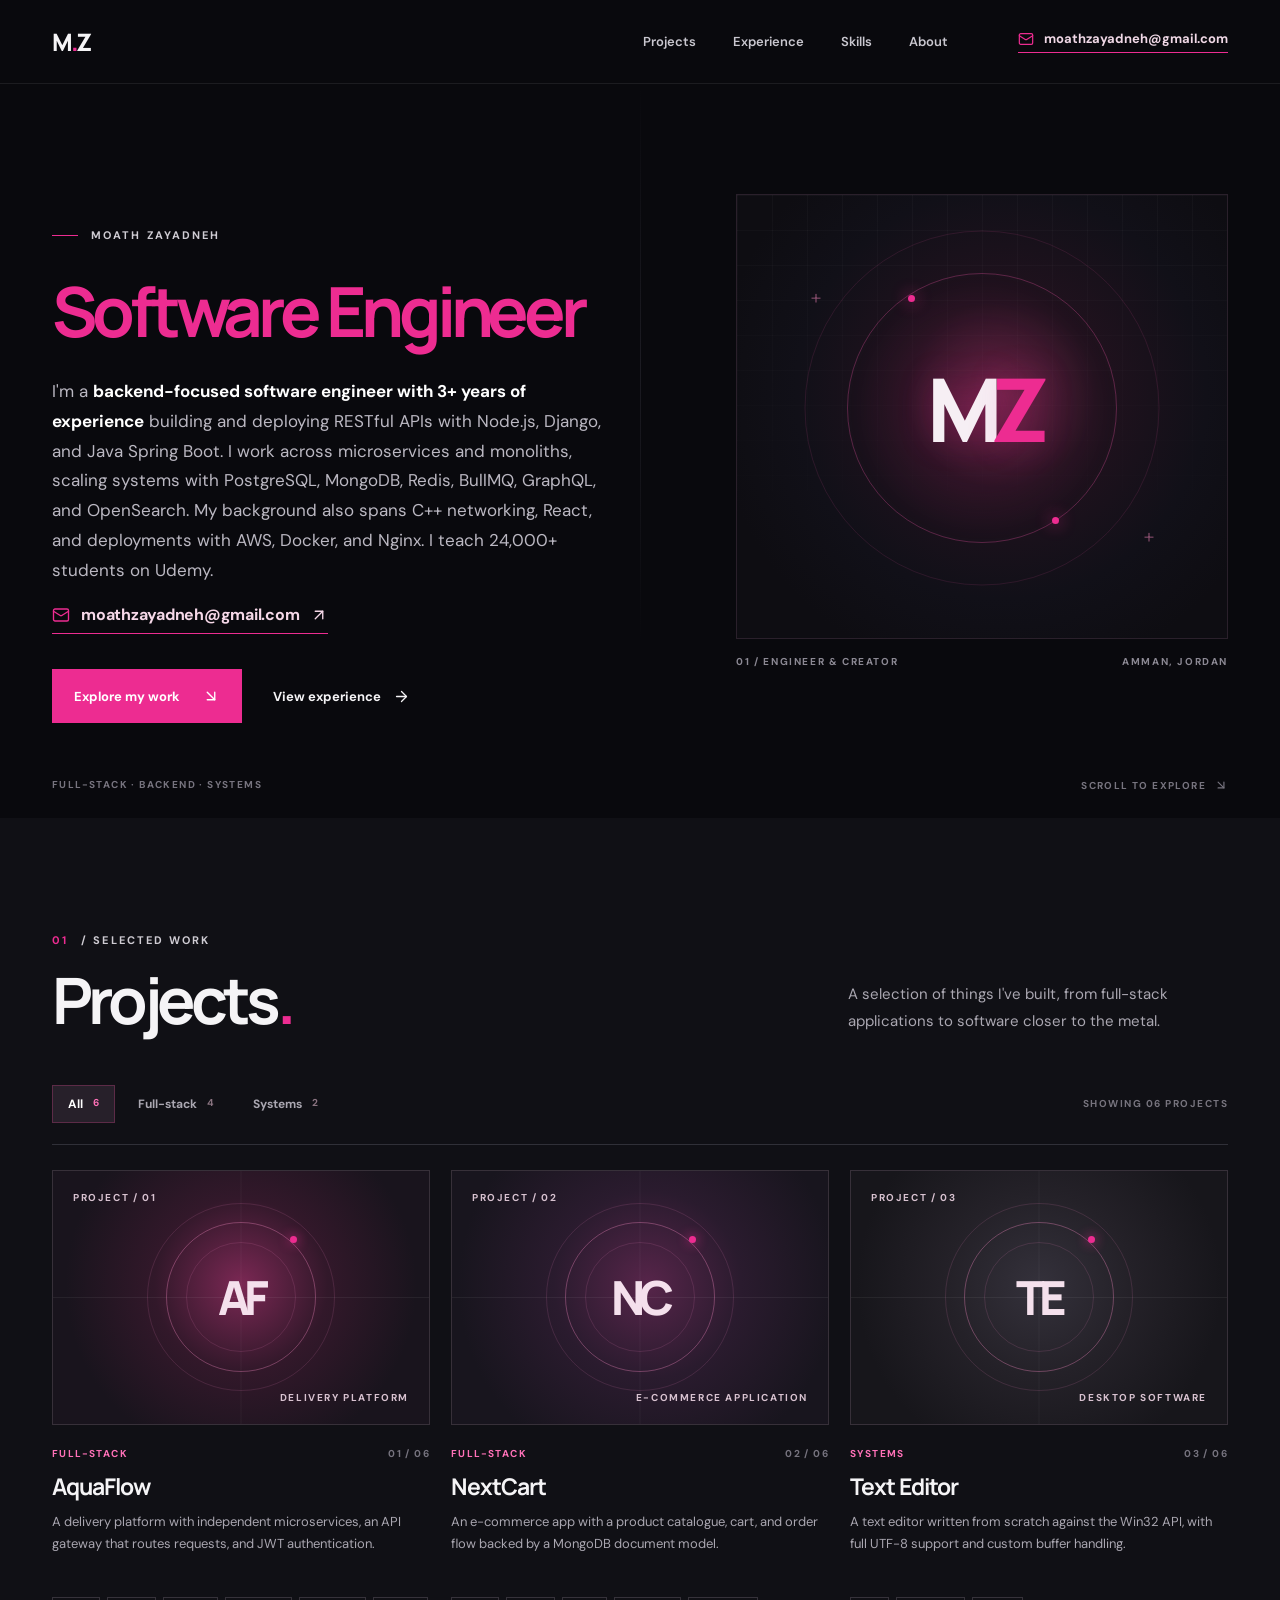
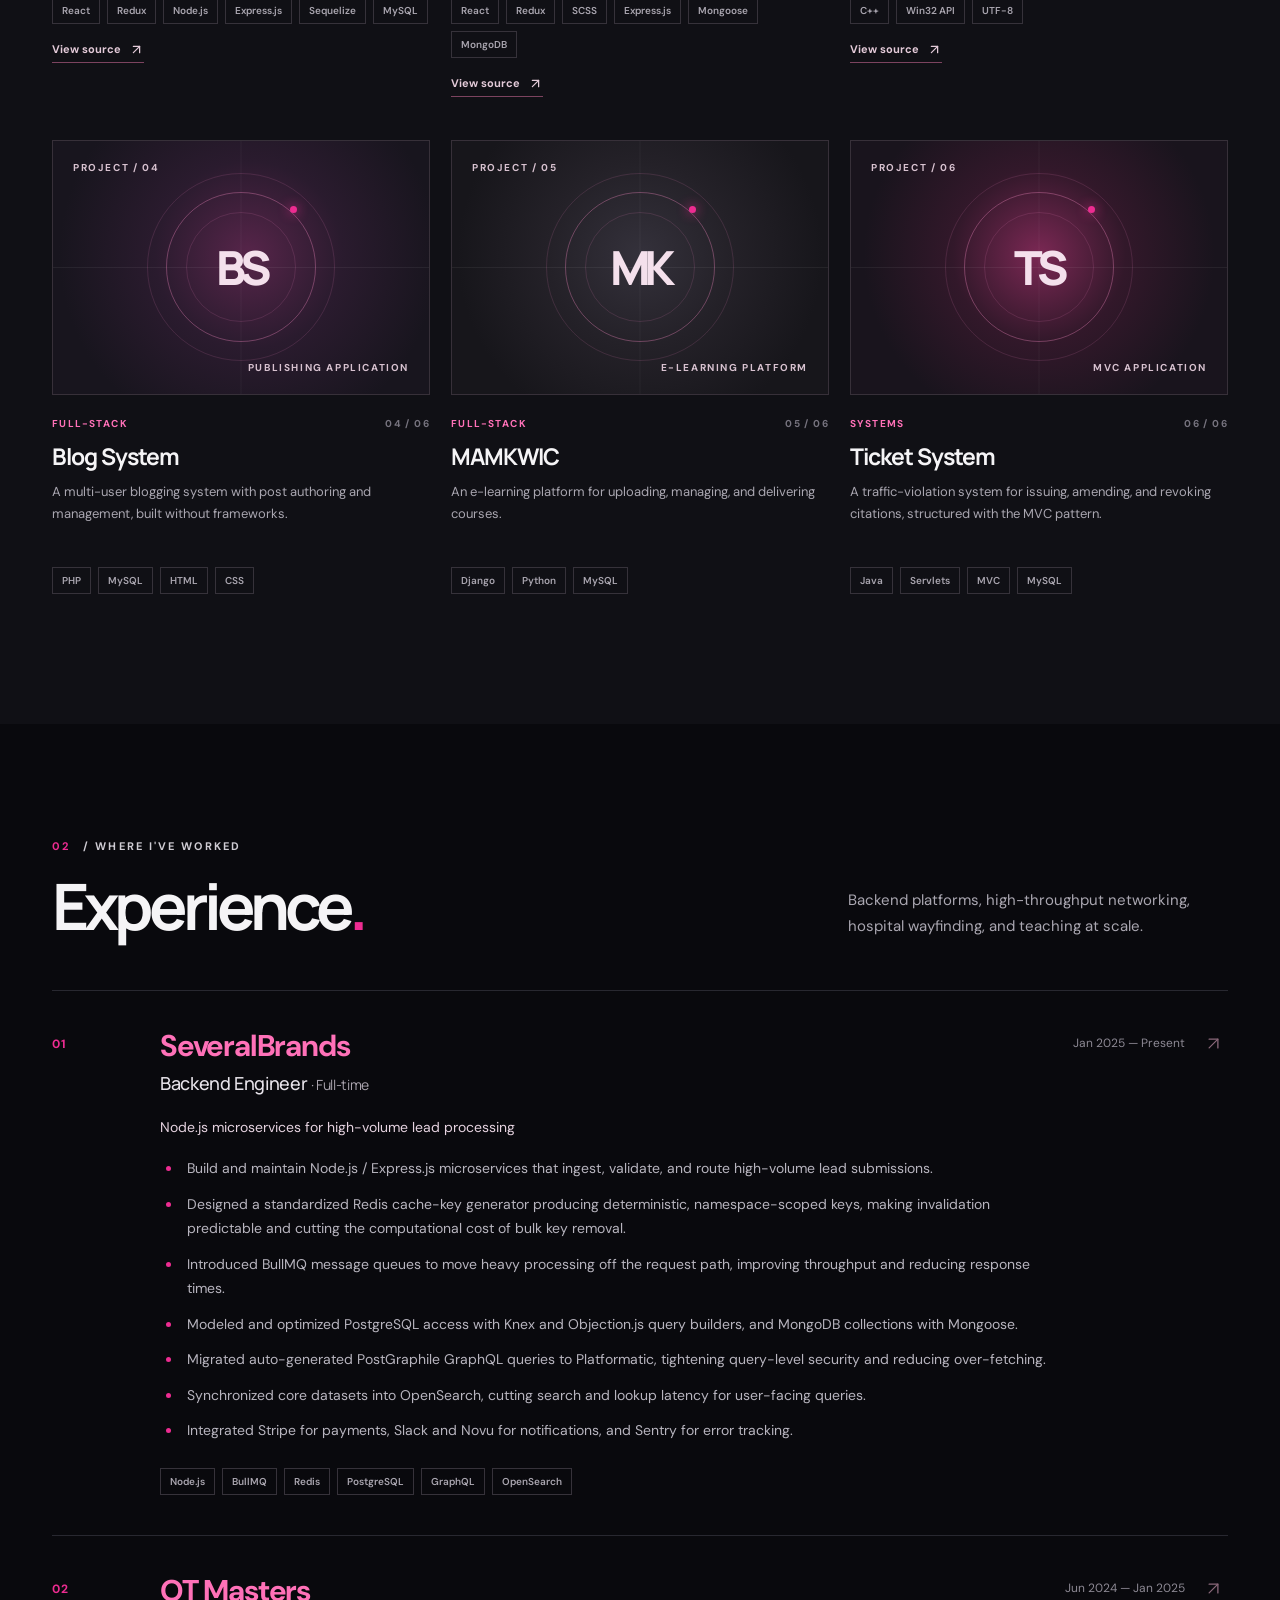
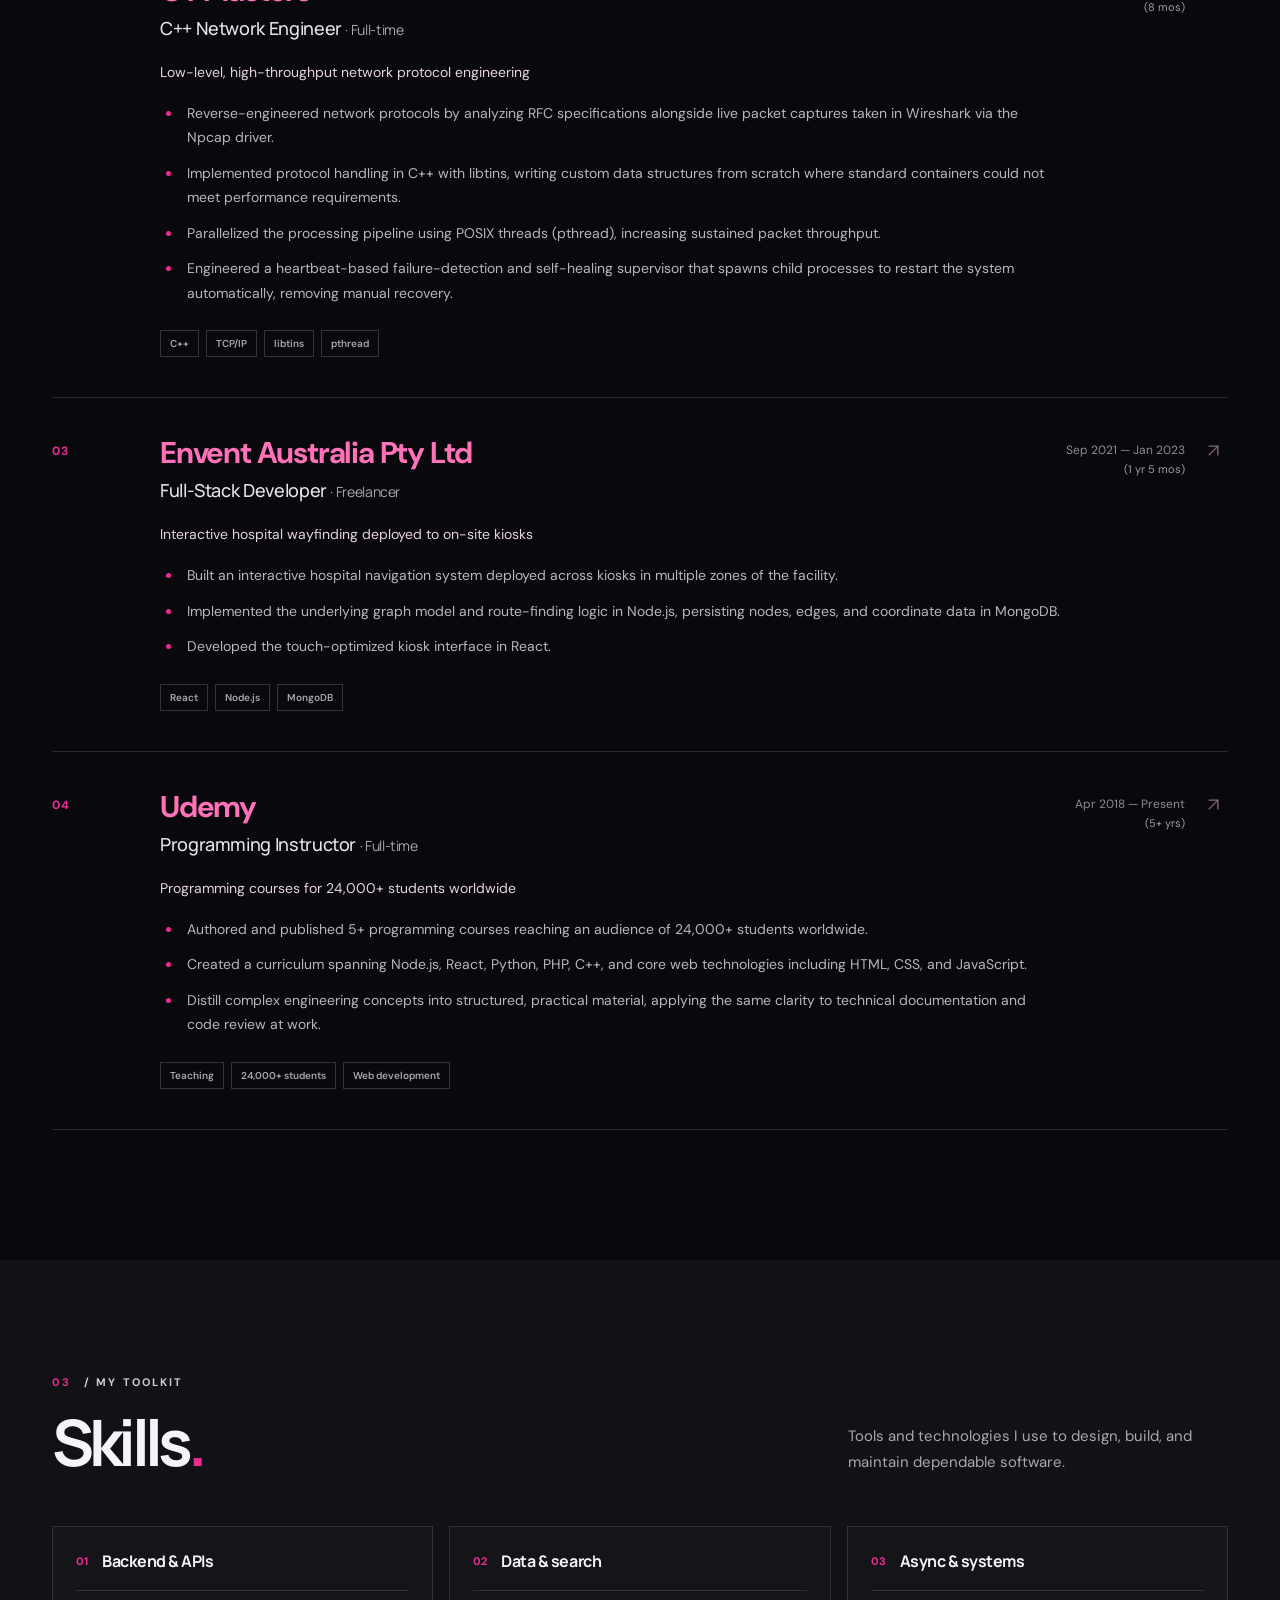
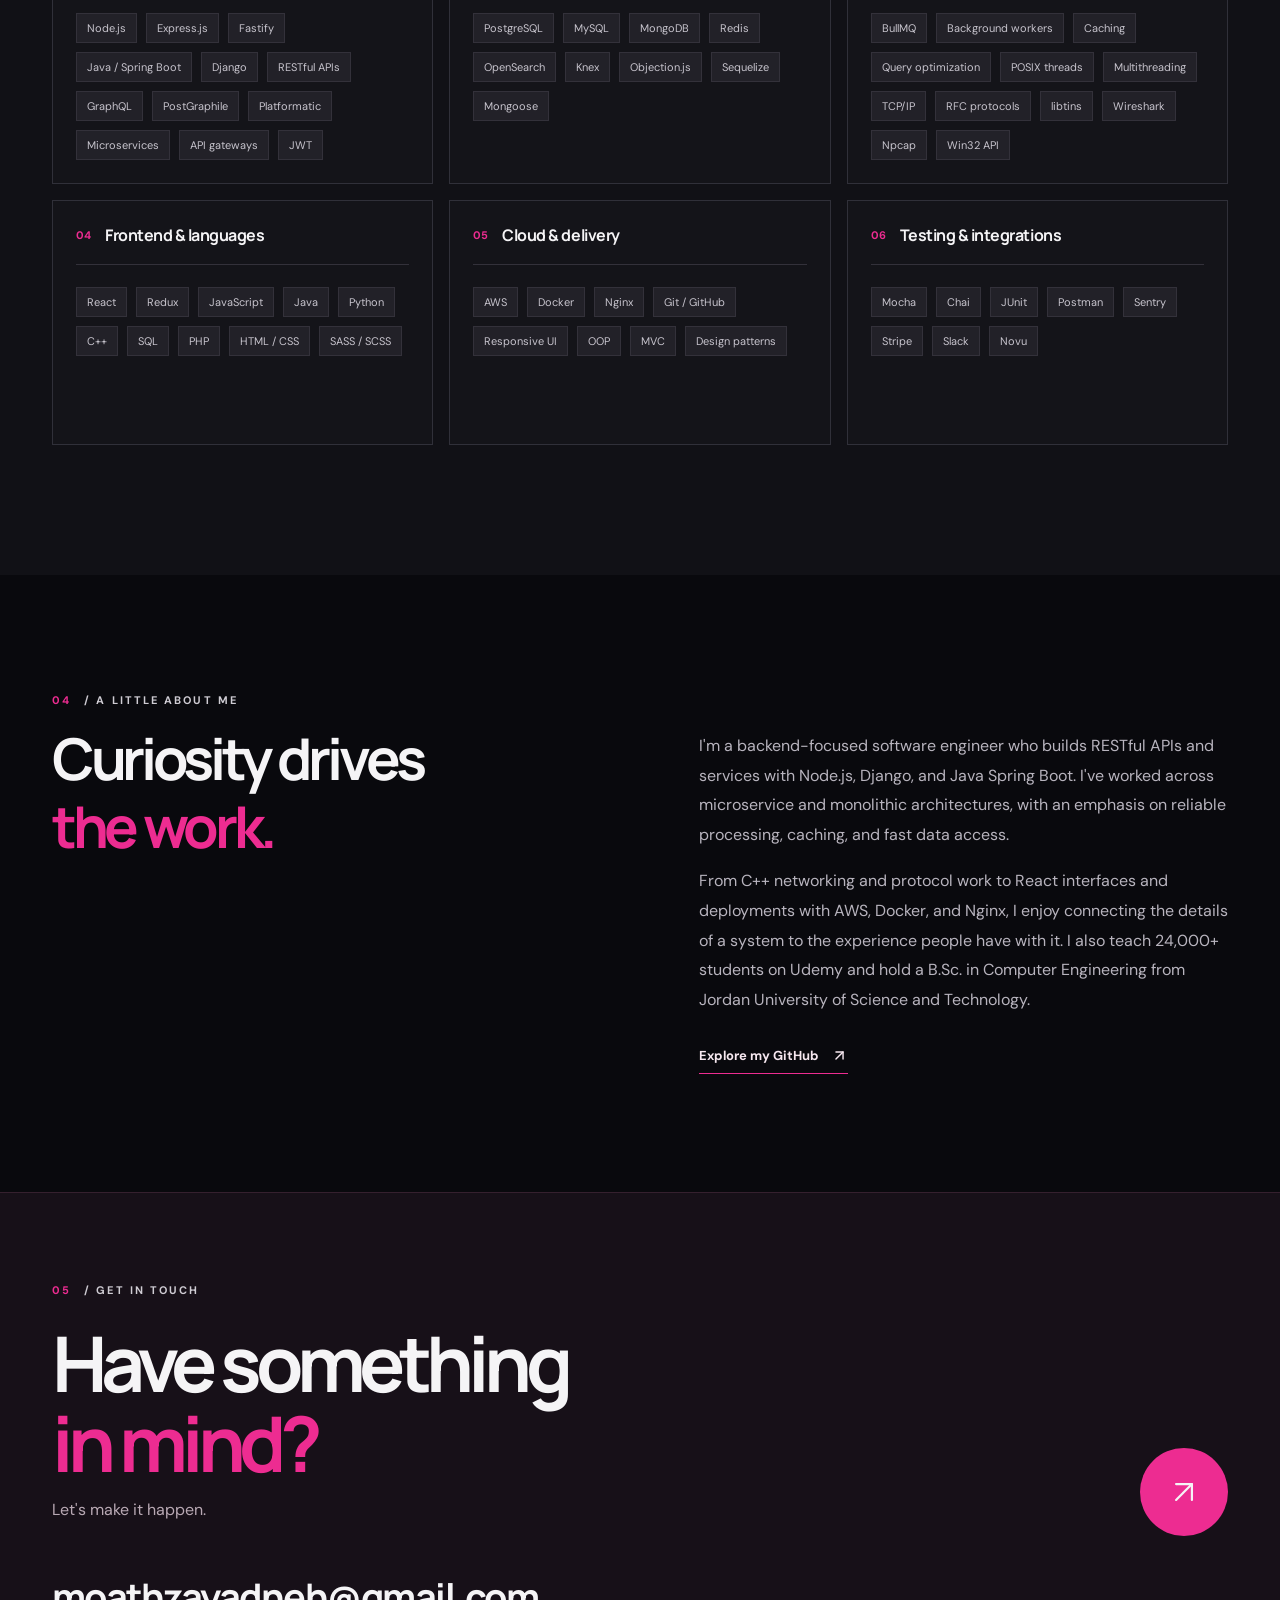
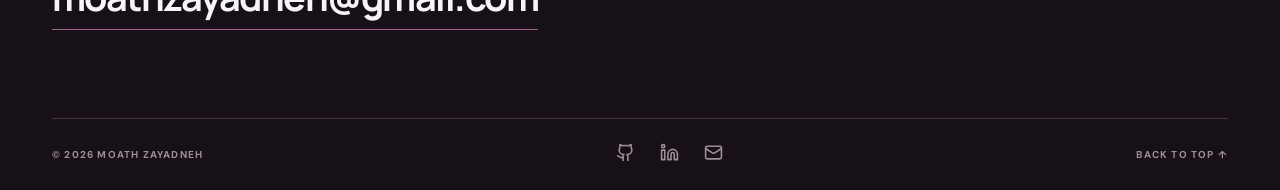
==== commit 59208237: "Publish portfolio updates from latest CV" ====
--- a/index.html
+++ b/index.html
@@ -1 +1 @@
-<!DOCTYPE html><!--YDKrCmZQBThX3L31k7Xq1--><html lang="en"><head><meta charSet="utf-8"/><meta name="viewport" content="width=device-width, initial-scale=1"/><link rel="stylesheet" href="/_next/static/css/60ff963a31f68041.css" data-precedence="next"/><link rel="preload" as="script" fetchPriority="low" href="/_next/static/chunks/webpack-2bc309fe597aff29.js"/><script src="/_next/static/chunks/4bd1b696-c023c6e3521b1417.js" async=""></script><script src="/_next/static/chunks/255-f7c4c205ddd80098.js" async=""></script><script src="/_next/static/chunks/main-app-6de141bbcd906bdc.js" async=""></script><script src="/_next/static/chunks/app/page-4548c07970f3cf3f.js" async=""></script><title>Moath Zayadneh — Software Engineer</title><meta name="description" content="Portfolio of Moath Zayadneh, a software engineer building distributed Node.js services, high-performance C++ network systems, and React interfaces."/><meta property="og:title" content="Moath Zayadneh — Software Engineer"/><meta property="og:description" content="Distributed backend services, C++ network systems, and thoughtful web products."/><meta property="og:type" content="website"/><meta name="twitter:card" content="summary"/><meta name="twitter:title" content="Moath Zayadneh — Software Engineer"/><meta name="twitter:description" content="Distributed backend services, C++ network systems, and thoughtful web products."/><link rel="icon" href="/favicon.svg"/><script src="/_next/static/chunks/polyfills-42372ed130431b0a.js" noModule=""></script></head><body><div hidden=""><!--$--><!--/$--></div><main><a class="skip-link" href="#content">Skip to content</a><header class="site-header"><div class="shell header-inner"><a class="brand" href="#top" aria-label="Moath Zayadneh, back to top">M<span>.</span>Z</a><nav class="desktop-nav" aria-label="Main navigation"><a href="#projects">Projects</a><a href="#experience">Experience</a><a href="#skills">Skills</a><a href="#about">About</a></nav><a class="header-email" href="mailto:moathzayadneh@gmail.com"><svg xmlns="http://www.w3.org/2000/svg" width="16" height="16" viewBox="0 0 24 24" fill="none" stroke="currentColor" stroke-width="1.8" stroke-linecap="round" stroke-linejoin="round" class="lucide lucide-mail"><rect width="20" height="16" x="2" y="4" rx="2"></rect><path d="m22 7-8.97 5.7a1.94 1.94 0 0 1-2.06 0L2 7"></path></svg> moathzayadneh@gmail.com</a><button class="menu-button" type="button" aria-label="Open menu" aria-expanded="false"><svg xmlns="http://www.w3.org/2000/svg" width="24" height="24" viewBox="0 0 24 24" fill="none" stroke="currentColor" stroke-width="2" stroke-linecap="round" stroke-linejoin="round" class="lucide lucide-menu"><line x1="4" x2="20" y1="12" y2="12"></line><line x1="4" x2="20" y1="6" y2="6"></line><line x1="4" x2="20" y1="18" y2="18"></line></svg></button></div></header><div id="content"><section class="hero shell" id="top" aria-labelledby="hero-title"><div class="hero-content"><div class="eyebrow"><span class="eyebrow-line"></span> MOATH ZAYADNEH</div><h1 id="hero-title">Software Engineer</h1><p class="hero-lead">I&#x27;m a <strong>backend-focused software engineer with 3+ years of experience</strong> building and deploying RESTful APIs with Node.js, Django, and Java Spring Boot. I work across microservices and monoliths, scaling systems with PostgreSQL, MongoDB, Redis, BullMQ, GraphQL, and OpenSearch. My background also spans C++ networking, React, and deployments with AWS, Docker, and Nginx. I teach 24,000+ students on Udemy.</p><a class="hero-email" href="mailto:moathzayadneh@gmail.com"><svg xmlns="http://www.w3.org/2000/svg" width="18" height="18" viewBox="0 0 24 24" fill="none" stroke="currentColor" stroke-width="1.8" stroke-linecap="round" stroke-linejoin="round" class="lucide lucide-mail"><rect width="20" height="16" x="2" y="4" rx="2"></rect><path d="m22 7-8.97 5.7a1.94 1.94 0 0 1-2.06 0L2 7"></path></svg> moathzayadneh@gmail.com <svg xmlns="http://www.w3.org/2000/svg" width="18" height="18" viewBox="0 0 24 24" fill="none" stroke="currentColor" stroke-width="1.8" stroke-linecap="round" stroke-linejoin="round" class="lucide lucide-arrow-up-right"><path d="M7 7h10v10"></path><path d="M7 17 17 7"></path></svg></a><div class="hero-actions"><a class="button button-primary" href="#projects">Explore my work <svg xmlns="http://www.w3.org/2000/svg" width="18" height="18" viewBox="0 0 24 24" fill="none" stroke="currentColor" stroke-width="1.8" stroke-linecap="round" stroke-linejoin="round" class="lucide lucide-arrow-down-right"><path d="m7 7 10 10"></path><path d="M17 7v10H7"></path></svg></a><a class="text-link" href="#experience">View experience <svg xmlns="http://www.w3.org/2000/svg" width="17" height="17" viewBox="0 0 24 24" fill="none" stroke="currentColor" stroke-width="1.8" stroke-linecap="round" stroke-linejoin="round" class="lucide lucide-arrow-right"><path d="M5 12h14"></path><path d="m12 5 7 7-7 7"></path></svg></a></div></div><div class="hero-aside" aria-hidden="true"><div class="hero-art"><div class="art-ring art-ring-one"></div><div class="art-ring art-ring-two"></div><div class="art-core">M<span>Z</span></div><span class="art-cross art-cross-one">+</span><span class="art-cross art-cross-two">+</span></div><div class="hero-art-caption"><span>01 / ENGINEER &amp; CREATOR</span><span>AMMAN, JORDAN</span></div></div><div class="hero-bottom"><span>FULL-STACK · BACKEND · SYSTEMS</span><span>SCROLL TO EXPLORE <svg xmlns="http://www.w3.org/2000/svg" width="14" height="14" viewBox="0 0 24 24" fill="none" stroke="currentColor" stroke-width="2" stroke-linecap="round" stroke-linejoin="round" class="lucide lucide-arrow-down-right"><path d="m7 7 10 10"></path><path d="M17 7v10H7"></path></svg></span></div></section><section class="section section-projects" id="projects" aria-labelledby="projects-title"><div class="shell"><div class="section-heading"><div><p class="section-kicker"><span>01</span> / SELECTED WORK</p><h2 id="projects-title">Projects<span class="accent-dot">.</span></h2></div><p class="section-intro">A selection of things I&#x27;ve built, from full-stack applications to software closer to the metal.</p></div><div class="project-toolbar"><div class="filters" role="group" aria-label="Filter projects"><button type="button" class="filter active" aria-pressed="true">All<span>6</span></button><button type="button" class="filter" aria-pressed="false">Full-stack<span>4</span></button><button type="button" class="filter" aria-pressed="false">Systems<span>2</span></button></div><span class="results-count">SHOWING <!-- -->06<!-- --> PROJECTS</span></div><div class="project-grid"><article class="project-card"><div class="project-visual tone-pink"><span class="visual-index">PROJECT / <!-- -->01</span><div class="project-glyph"><span>AF</span><i></i></div><span class="visual-kind">Delivery platform</span></div><div class="project-meta"><span>FULL-STACK</span><span>01<!-- --> / 0<!-- -->6</span></div><h3>AquaFlow</h3><p>A delivery platform with independent microservices, an API gateway that routes requests, and JWT authentication.</p><div class="tag-list"><span>React</span><span>Redux</span><span>Node.js</span><span>MySQL</span></div><a class="project-source" href="https://github.com/themud2001/Graduation-Project" target="_blank" rel="noopener noreferrer">View source <svg xmlns="http://www.w3.org/2000/svg" width="15" height="15" viewBox="0 0 24 24" fill="none" stroke="currentColor" stroke-width="2" stroke-linecap="round" stroke-linejoin="round" class="lucide lucide-arrow-up-right"><path d="M7 7h10v10"></path><path d="M7 17 17 7"></path></svg></a></article><article class="project-card"><div class="project-visual tone-plum"><span class="visual-index">PROJECT / <!-- -->02</span><div class="project-glyph"><span>NC</span><i></i></div><span class="visual-kind">E-commerce application</span></div><div class="project-meta"><span>FULL-STACK</span><span>02<!-- --> / 0<!-- -->6</span></div><h3>NextCart</h3><p>An e-commerce app with a product catalogue, cart, and order flow backed by a MongoDB document model.</p><div class="tag-list"><span>React</span><span>Redux</span><span>Express</span><span>MongoDB</span></div><a class="project-source" href="https://github.com/themud2001/eCommerce" target="_blank" rel="noopener noreferrer">View source <svg xmlns="http://www.w3.org/2000/svg" width="15" height="15" viewBox="0 0 24 24" fill="none" stroke="currentColor" stroke-width="2" stroke-linecap="round" stroke-linejoin="round" class="lucide lucide-arrow-up-right"><path d="M7 7h10v10"></path><path d="M7 17 17 7"></path></svg></a></article><article class="project-card"><div class="project-visual tone-graphite"><span class="visual-index">PROJECT / <!-- -->03</span><div class="project-glyph"><span>TE</span><i></i></div><span class="visual-kind">Desktop software</span></div><div class="project-meta"><span>SYSTEMS</span><span>03<!-- --> / 0<!-- -->6</span></div><h3>Text Editor</h3><p>A text editor written from scratch against the Win32 API, with full UTF-8 support and custom buffer handling.</p><div class="tag-list"><span>C++</span><span>Win32 API</span><span>UTF-8</span></div><a class="project-source" href="https://github.com/themud2001/TextEditor" target="_blank" rel="noopener noreferrer">View source <svg xmlns="http://www.w3.org/2000/svg" width="15" height="15" viewBox="0 0 24 24" fill="none" stroke="currentColor" stroke-width="2" stroke-linecap="round" stroke-linejoin="round" class="lucide lucide-arrow-up-right"><path d="M7 7h10v10"></path><path d="M7 17 17 7"></path></svg></a></article><article class="project-card"><div class="project-visual tone-plum"><span class="visual-index">PROJECT / <!-- -->04</span><div class="project-glyph"><span>BS</span><i></i></div><span class="visual-kind">Publishing application</span></div><div class="project-meta"><span>FULL-STACK</span><span>04<!-- --> / 0<!-- -->6</span></div><h3>Blog System</h3><p>A multi-user blogging system with post authoring and management, built without frameworks.</p><div class="tag-list"><span>PHP</span><span>MySQL</span><span>HTML</span><span>CSS</span></div></article><article class="project-card"><div class="project-visual tone-graphite"><span class="visual-index">PROJECT / <!-- -->05</span><div class="project-glyph"><span>MK</span><i></i></div><span class="visual-kind">E-learning platform</span></div><div class="project-meta"><span>FULL-STACK</span><span>05<!-- --> / 0<!-- -->6</span></div><h3>MAMKWIC</h3><p>An e-learning platform for uploading, managing, and delivering courses.</p><div class="tag-list"><span>Django</span><span>Python</span><span>MySQL</span></div></article><article class="project-card"><div class="project-visual tone-pink"><span class="visual-index">PROJECT / <!-- -->06</span><div class="project-glyph"><span>TS</span><i></i></div><span class="visual-kind">MVC application</span></div><div class="project-meta"><span>SYSTEMS</span><span>06<!-- --> / 0<!-- -->6</span></div><h3>Ticket System</h3><p>A traffic-violation system for issuing, amending, and revoking citations, structured with the MVC pattern.</p><div class="tag-list"><span>Java</span><span>Servlets</span><span>MVC</span><span>MySQL</span></div></article></div></div></section><section class="section section-experience" id="experience" aria-labelledby="experience-title"><div class="shell"><div class="section-heading"><div><p class="section-kicker"><span>02</span> / WHERE I&#x27;VE WORKED</p><h2 id="experience-title">Experience<span class="accent-dot">.</span></h2></div><p class="section-intro">Backend platforms, high-throughput networking, hospital wayfinding, and teaching at scale.</p></div><div class="experience-list"><article class="experience-item"><div class="experience-index">0<!-- -->1</div><div class="experience-main"><div class="experience-title-row"><div><p class="experience-company">SeveralBrands</p><h3>Backend Engineer</h3></div><span class="experience-period">Jan 2025 — Present</span></div><ul class="experience-description"><li>Build and maintain Node.js / Express.js microservices that ingest, validate, and route high-volume lead submissions on an engineering team of 15+.</li><li>Designed a standardized Redis cache-key generator producing deterministic, namespace-scoped keys, making invalidation predictable and cutting the computational cost of bulk key removal.</li><li>Introduced BullMQ message queues to move heavy processing off the request path, improving throughput and reducing response times.</li><li>Modeled and optimized PostgreSQL access with Knex and Objection.js query builders, and MongoDB collections with Mongoose.</li><li>Migrated auto-generated PostGraphile GraphQL queries to Platformatic, tightening query-level security and reducing over-fetching.</li><li>Synchronized core datasets into OpenSearch, cutting search and lookup latency for user-facing queries.</li><li>Integrated Stripe for payments, Slack and Novu for notifications, and Sentry for error tracking.</li></ul><div class="tag-list"><span>Node.js</span><span>BullMQ</span><span>Redis</span><span>PostgreSQL</span><span>GraphQL</span><span>OpenSearch</span></div></div><svg xmlns="http://www.w3.org/2000/svg" width="21" height="21" viewBox="0 0 24 24" fill="none" stroke="currentColor" stroke-width="1.5" stroke-linecap="round" stroke-linejoin="round" class="lucide lucide-arrow-up-right experience-arrow"><path d="M7 7h10v10"></path><path d="M7 17 17 7"></path></svg></article><article class="experience-item"><div class="experience-index">0<!-- -->2</div><div class="experience-main"><div class="experience-title-row"><div><p class="experience-company">OT Masters</p><h3>C++ Network Engineer</h3></div><span class="experience-period">Jun 2024 — Jan 2025</span></div><ul class="experience-description"><li>Reverse-engineered network protocols by analyzing RFC specifications alongside live packet captures taken in Wireshark via the Npcap driver.</li><li>Implemented protocol handling in C++ with libtins, writing custom data structures from scratch where standard containers could not meet performance requirements.</li><li>Parallelized the processing pipeline using POSIX threads (pthread), increasing sustained packet throughput.</li><li>Engineered a heartbeat-based failure-detection and self-healing supervisor that spawns child processes to restart the system automatically, removing manual recovery.</li></ul><div class="tag-list"><span>C++</span><span>TCP/IP</span><span>libtins</span><span>pthread</span></div></div><svg xmlns="http://www.w3.org/2000/svg" width="21" height="21" viewBox="0 0 24 24" fill="none" stroke="currentColor" stroke-width="1.5" stroke-linecap="round" stroke-linejoin="round" class="lucide lucide-arrow-up-right experience-arrow"><path d="M7 7h10v10"></path><path d="M7 17 17 7"></path></svg></article><article class="experience-item"><div class="experience-index">0<!-- -->3</div><div class="experience-main"><div class="experience-title-row"><div><p class="experience-company">Envent Australia Pty Ltd</p><h3>Full-Stack Developer</h3></div><span class="experience-period">Sep 2021 — Jan 2022</span></div><ul class="experience-description"><li>Built an interactive hospital navigation system deployed across kiosks in multiple zones of the facility.</li><li>Implemented the underlying graph model and route-finding logic in Node.js, persisting nodes, edges, and coordinate data in MongoDB.</li><li>Developed the touch-optimized kiosk interface in React.</li></ul><div class="tag-list"><span>React</span><span>Node.js</span><span>MongoDB</span></div></div><svg xmlns="http://www.w3.org/2000/svg" width="21" height="21" viewBox="0 0 24 24" fill="none" stroke="currentColor" stroke-width="1.5" stroke-linecap="round" stroke-linejoin="round" class="lucide lucide-arrow-up-right experience-arrow"><path d="M7 7h10v10"></path><path d="M7 17 17 7"></path></svg></article><article class="experience-item"><div class="experience-index">0<!-- -->4</div><div class="experience-main"><div class="experience-title-row"><div><p class="experience-company">Udemy</p><h3>Programming Instructor</h3></div><span class="experience-period">Apr 2018 — Present</span></div><ul class="experience-description"><li>Authored and published 5+ programming courses reaching an audience of 24,000+ students worldwide.</li><li>Created a curriculum spanning Node.js, React, Python, PHP, C++, and core web technologies including HTML, CSS, and JavaScript.</li><li>Distill complex engineering concepts into structured, practical material, applying the same clarity to technical documentation and code review at work.</li></ul><div class="tag-list"><span>Teaching</span><span>24,000+ students</span><span>Web development</span></div></div><svg xmlns="http://www.w3.org/2000/svg" width="21" height="21" viewBox="0 0 24 24" fill="none" stroke="currentColor" stroke-width="1.5" stroke-linecap="round" stroke-linejoin="round" class="lucide lucide-arrow-up-right experience-arrow"><path d="M7 7h10v10"></path><path d="M7 17 17 7"></path></svg></article></div></div></section><section class="section section-skills" id="skills" aria-labelledby="skills-title"><div class="shell"><div class="section-heading"><div><p class="section-kicker"><span>03</span> / MY TOOLKIT</p><h2 id="skills-title">Skills<span class="accent-dot">.</span></h2></div><p class="section-intro">Tools and technologies I use to design, build, and maintain dependable software.</p></div><div class="skills-grid"><div class="skill-group"><div class="skill-group-head"><span>0<!-- -->1</span><h3>Backend &amp; APIs</h3></div><div class="skill-items"><span>Node.js</span><span>Express</span><span>Fastify</span><span>Java / Spring</span><span>Django</span><span>REST</span><span>GraphQL</span><span>Microservices</span></div></div><div class="skill-group"><div class="skill-group-head"><span>0<!-- -->2</span><h3>Frontend</h3></div><div class="skill-items"><span>React</span><span>Redux</span><span>JavaScript</span><span>HTML / CSS</span><span>SASS / SCSS</span><span>Responsive UI</span></div></div><div class="skill-group"><div class="skill-group-head"><span>0<!-- -->3</span><h3>Data &amp; infrastructure</h3></div><div class="skill-items"><span>PostgreSQL</span><span>MySQL</span><span>MongoDB</span><span>Redis</span><span>BullMQ</span><span>OpenSearch</span><span>AWS</span><span>Docker</span></div></div><div class="skill-group"><div class="skill-group-head"><span>0<!-- -->4</span><h3>Systems &amp; tools</h3></div><div class="skill-items"><span>C++</span><span>TCP/IP</span><span>libtins</span><span>pthread</span><span>Nginx</span><span>Git</span><span>Mocha / Chai</span></div></div></div></div></section><section class="about-section" id="about" aria-labelledby="about-title"><div class="shell about-grid"><div><p class="section-kicker"><span>04</span> / A LITTLE ABOUT ME</p><h2 id="about-title">Curiosity drives<br/><em>the work.</em></h2></div><div class="about-copy"><p>I&#x27;m a software engineer who enjoys working across layers—from responsive React interfaces to distributed backend services and low-level C++ networking. I focus on clear architecture, performance, and making complex systems easier to use.</p><p>I&#x27;ve taught more than 24,000 students through programming courses on Udemy. I hold a B.Sc. in Computer Engineering from Jordan University of Science and Technology.</p><a class="text-link" href="https://github.com/themud2001" target="_blank" rel="noopener noreferrer">Explore my GitHub <svg xmlns="http://www.w3.org/2000/svg" width="17" height="17" viewBox="0 0 24 24" fill="none" stroke="currentColor" stroke-width="2" stroke-linecap="round" stroke-linejoin="round" class="lucide lucide-arrow-up-right"><path d="M7 7h10v10"></path><path d="M7 17 17 7"></path></svg></a></div></div></section><footer class="footer" id="contact"><div class="shell"><p class="section-kicker"><span>05</span> / GET IN TOUCH</p><div class="footer-main"><div><h2>Have something<br/><em>in mind?</em></h2><p>Let&#x27;s make it happen.</p></div><a class="footer-mail" href="mailto:moathzayadneh@gmail.com" aria-label="Email Moath Zayadneh"><svg xmlns="http://www.w3.org/2000/svg" width="38" height="38" viewBox="0 0 24 24" fill="none" stroke="currentColor" stroke-width="1.4" stroke-linecap="round" stroke-linejoin="round" class="lucide lucide-arrow-up-right"><path d="M7 7h10v10"></path><path d="M7 17 17 7"></path></svg></a></div><a class="email-link" href="mailto:moathzayadneh@gmail.com">moathzayadneh@gmail.com</a><div class="footer-bottom"><span>© <!-- -->2026<!-- --> MOATH ZAYADNEH</span><div><a href="https://github.com/themud2001" target="_blank" rel="noopener noreferrer" aria-label="GitHub"><svg xmlns="http://www.w3.org/2000/svg" width="19" height="19" viewBox="0 0 24 24" fill="none" stroke="currentColor" stroke-width="2" stroke-linecap="round" stroke-linejoin="round" class="lucide lucide-github"><path d="M15 22v-4a4.8 4.8 0 0 0-1-3.5c3 0 6-2 6-5.5.08-1.25-.27-2.48-1-3.5.28-1.15.28-2.35 0-3.5 0 0-1 0-3 1.5-2.64-.5-5.36-.5-8 0C6 2 5 2 5 2c-.3 1.15-.3 2.35 0 3.5A5.403 5.403 0 0 0 4 9c0 3.5 3 5.5 6 5.5-.39.49-.68 1.05-.85 1.65-.17.6-.22 1.23-.15 1.85v4"></path><path d="M9 18c-4.51 2-5-2-7-2"></path></svg></a><a href="https://www.linkedin.com/in/moath-zayadneh" target="_blank" rel="noopener noreferrer" aria-label="LinkedIn"><svg xmlns="http://www.w3.org/2000/svg" width="19" height="19" viewBox="0 0 24 24" fill="none" stroke="currentColor" stroke-width="2" stroke-linecap="round" stroke-linejoin="round" class="lucide lucide-linkedin"><path d="M16 8a6 6 0 0 1 6 6v7h-4v-7a2 2 0 0 0-2-2 2 2 0 0 0-2 2v7h-4v-7a6 6 0 0 1 6-6z"></path><rect width="4" height="12" x="2" y="9"></rect><circle cx="4" cy="4" r="2"></circle></svg></a><a href="mailto:moathzayadneh@gmail.com" aria-label="Email"><svg xmlns="http://www.w3.org/2000/svg" width="19" height="19" viewBox="0 0 24 24" fill="none" stroke="currentColor" stroke-width="2" stroke-linecap="round" stroke-linejoin="round" class="lucide lucide-mail"><rect width="20" height="16" x="2" y="4" rx="2"></rect><path d="m22 7-8.97 5.7a1.94 1.94 0 0 1-2.06 0L2 7"></path></svg></a></div><a href="#top">BACK TO TOP ↑</a></div></div></footer></div></main><!--$--><!--/$--><script src="/_next/static/chunks/webpack-2bc309fe597aff29.js" id="_R_" async=""></script><script>(self.__next_f=self.__next_f||[]).push([0])</script><script>self.__next_f.push([1,"1:\"$Sreact.fragment\"\n2:I[9766,[],\"\"]\n3:I[8924,[],\"\"]\n4:I[1959,[],\"ClientPageRoot\"]\n5:I[2603,[\"974\",\"static/chunks/app/page-4548c07970f3cf3f.js\"],\"default\"]\n8:I[4431,[],\"OutletBoundary\"]\na:I[5278,[],\"AsyncMetadataOutlet\"]\nc:I[4431,[],\"ViewportBoundary\"]\ne:I[4431,[],\"MetadataBoundary\"]\nf:\"$Sreact.suspense\"\n11:I[7150,[],\"\"]\n:HL[\"/_next/static/css/60ff963a31f68041.css\",\"style\"]\n"])</script><script>self.__next_f.push([1,"0:{\"P\":null,\"b\":\"YDKrCmZQBThX3L31k7Xq1\",\"p\":\"\",\"c\":[\"\",\"\"],\"i\":false,\"f\":[[[\"\",{\"children\":[\"__PAGE__\",{}]},\"$undefined\",\"$undefined\",true],[\"\",[\"$\",\"$1\",\"c\",{\"children\":[[[\"$\",\"link\",\"0\",{\"rel\":\"stylesheet\",\"href\":\"/_next/static/css/60ff963a31f68041.css\",\"precedence\":\"next\",\"crossOrigin\":\"$undefined\",\"nonce\":\"$undefined\"}]],[\"$\",\"html\",null,{\"lang\":\"en\",\"children\":[\"$\",\"body\",null,{\"children\":[\"$\",\"$L2\",null,{\"parallelRouterKey\":\"children\",\"error\":\"$undefined\",\"errorStyles\":\"$undefined\",\"errorScripts\":\"$undefined\",\"template\":[\"$\",\"$L3\",null,{}],\"templateStyles\":\"$undefined\",\"templateScripts\":\"$undefined\",\"notFound\":[[[\"$\",\"title\",null,{\"children\":\"404: This page could not be found.\"}],[\"$\",\"div\",null,{\"style\":{\"fontFamily\":\"system-ui,\\\"Segoe UI\\\",Roboto,Helvetica,Arial,sans-serif,\\\"Apple Color Emoji\\\",\\\"Segoe UI Emoji\\\"\",\"height\":\"100vh\",\"textAlign\":\"center\",\"display\":\"flex\",\"flexDirection\":\"column\",\"alignItems\":\"center\",\"justifyContent\":\"center\"},\"children\":[\"$\",\"div\",null,{\"children\":[[\"$\",\"style\",null,{\"dangerouslySetInnerHTML\":{\"__html\":\"body{color:#000;background:#fff;margin:0}.next-error-h1{border-right:1px solid rgba(0,0,0,.3)}@media (prefers-color-scheme:dark){body{color:#fff;background:#000}.next-error-h1{border-right:1px solid rgba(255,255,255,.3)}}\"}}],[\"$\",\"h1\",null,{\"className\":\"next-error-h1\",\"style\":{\"display\":\"inline-block\",\"margin\":\"0 20px 0 0\",\"padding\":\"0 23px 0 0\",\"fontSize\":24,\"fontWeight\":500,\"verticalAlign\":\"top\",\"lineHeight\":\"49px\"},\"children\":404}],[\"$\",\"div\",null,{\"style\":{\"display\":\"inline-block\"},\"children\":[\"$\",\"h2\",null,{\"style\":{\"fontSize\":14,\"fontWeight\":400,\"lineHeight\":\"49px\",\"margin\":0},\"children\":\"This page could not be found.\"}]}]]}]}]],[]],\"forbidden\":\"$undefined\",\"unauthorized\":\"$undefined\"}]}]}]]}],{\"children\":[\"__PAGE__\",[\"$\",\"$1\",\"c\",{\"children\":[[\"$\",\"$L4\",null,{\"Component\":\"$5\",\"searchParams\":{},\"params\":{},\"promises\":[\"$@6\",\"$@7\"]}],null,[\"$\",\"$L8\",null,{\"children\":[\"$L9\",[\"$\",\"$La\",null,{\"promise\":\"$@b\"}]]}]]}],{},null,false]},null,false],[\"$\",\"$1\",\"h\",{\"children\":[null,[[\"$\",\"$Lc\",null,{\"children\":\"$Ld\"}],null],[\"$\",\"$Le\",null,{\"children\":[\"$\",\"div\",null,{\"hidden\":true,\"children\":[\"$\",\"$f\",null,{\"fallback\":null,\"children\":\"$L10\"}]}]}]]}],false]],\"m\":\"$undefined\",\"G\":[\"$11\",[]],\"s\":false,\"S\":true}\n"])</script><script>self.__next_f.push([1,"6:{}\n7:\"$0:f:0:1:2:children:1:props:children:0:props:params\"\n"])</script><script>self.__next_f.push([1,"d:[[\"$\",\"meta\",\"0\",{\"charSet\":\"utf-8\"}],[\"$\",\"meta\",\"1\",{\"name\":\"viewport\",\"content\":\"width=device-width, initial-scale=1\"}]]\n9:null\n"])</script><script>self.__next_f.push([1,"12:I[622,[],\"IconMark\"]\n"])</script><script>self.__next_f.push([1,"b:{\"metadata\":[[\"$\",\"title\",\"0\",{\"children\":\"Moath Zayadneh — Software Engineer\"}],[\"$\",\"meta\",\"1\",{\"name\":\"description\",\"content\":\"Portfolio of Moath Zayadneh, a software engineer building distributed Node.js services, high-performance C++ network systems, and React interfaces.\"}],[\"$\",\"meta\",\"2\",{\"property\":\"og:title\",\"content\":\"Moath Zayadneh — Software Engineer\"}],[\"$\",\"meta\",\"3\",{\"property\":\"og:description\",\"content\":\"Distributed backend services, C++ network systems, and thoughtful web products.\"}],[\"$\",\"meta\",\"4\",{\"property\":\"og:type\",\"content\":\"website\"}],[\"$\",\"meta\",\"5\",{\"name\":\"twitter:card\",\"content\":\"summary\"}],[\"$\",\"meta\",\"6\",{\"name\":\"twitter:title\",\"content\":\"Moath Zayadneh — Software Engineer\"}],[\"$\",\"meta\",\"7\",{\"name\":\"twitter:description\",\"content\":\"Distributed backend services, C++ network systems, and thoughtful web products.\"}],[\"$\",\"link\",\"8\",{\"rel\":\"icon\",\"href\":\"/favicon.svg\"}],[\"$\",\"$L12\",\"9\",{}]],\"error\":null,\"digest\":\"$undefined\"}\n"])</script><script>self.__next_f.push([1,"10:\"$b:metadata\"\n"])</script></body></html>+<!DOCTYPE html><!--HsytaCr2sKDwuYnHb8Uel--><html lang="en"><head><meta charSet="utf-8"/><meta name="viewport" content="width=device-width, initial-scale=1"/><link rel="stylesheet" href="/_next/static/css/ff849d66609236ef.css" data-precedence="next"/><link rel="preload" as="script" fetchPriority="low" href="/_next/static/chunks/webpack-2bc309fe597aff29.js"/><script src="/_next/static/chunks/4bd1b696-c023c6e3521b1417.js" async=""></script><script src="/_next/static/chunks/255-f7c4c205ddd80098.js" async=""></script><script src="/_next/static/chunks/main-app-8c0dd2431a1d5686.js" async=""></script><script src="/_next/static/chunks/app/page-0568ade52c2352f5.js" async=""></script><title>Moath Zayadneh — Software Engineer</title><meta name="description" content="Portfolio of Moath Zayadneh, a software engineer building RESTful APIs and backend systems with Node.js, Django, and Spring Boot, alongside C++ networking and React."/><meta property="og:title" content="Moath Zayadneh — Software Engineer"/><meta property="og:description" content="RESTful APIs, backend systems, C++ networking, and React interfaces."/><meta property="og:type" content="website"/><meta name="twitter:card" content="summary"/><meta name="twitter:title" content="Moath Zayadneh — Software Engineer"/><meta name="twitter:description" content="RESTful APIs, backend systems, C++ networking, and React interfaces."/><link rel="icon" href="/favicon.svg"/><script src="/_next/static/chunks/polyfills-42372ed130431b0a.js" noModule=""></script></head><body><div hidden=""><!--$--><!--/$--></div><main><a class="skip-link" href="#content">Skip to content</a><header class="site-header"><div class="shell header-inner"><a class="brand" href="#top" aria-label="Moath Zayadneh, back to top">M<span>.</span>Z</a><nav class="desktop-nav" aria-label="Main navigation"><a href="#projects">Projects</a><a href="#experience">Experience</a><a href="#skills">Skills</a><a href="#about">About</a></nav><a class="header-email" href="mailto:moathzayadneh@gmail.com"><svg xmlns="http://www.w3.org/2000/svg" width="16" height="16" viewBox="0 0 24 24" fill="none" stroke="currentColor" stroke-width="1.8" stroke-linecap="round" stroke-linejoin="round" class="lucide lucide-mail"><rect width="20" height="16" x="2" y="4" rx="2"></rect><path d="m22 7-8.97 5.7a1.94 1.94 0 0 1-2.06 0L2 7"></path></svg> moathzayadneh@gmail.com</a><button class="menu-button" type="button" aria-label="Open menu" aria-expanded="false"><svg xmlns="http://www.w3.org/2000/svg" width="24" height="24" viewBox="0 0 24 24" fill="none" stroke="currentColor" stroke-width="2" stroke-linecap="round" stroke-linejoin="round" class="lucide lucide-menu"><line x1="4" x2="20" y1="12" y2="12"></line><line x1="4" x2="20" y1="6" y2="6"></line><line x1="4" x2="20" y1="18" y2="18"></line></svg></button></div></header><div id="content"><section class="hero shell" id="top" aria-labelledby="hero-title"><div class="hero-content"><div class="eyebrow"><span class="eyebrow-line"></span> MOATH ZAYADNEH</div><h1 id="hero-title">Software Engineer</h1><p class="hero-lead">I&#x27;m a <strong>backend-focused software engineer with 3+ years of experience</strong> building and deploying RESTful APIs with Node.js, Django, and Java Spring Boot. I work across microservices and monoliths, scaling systems with PostgreSQL, MongoDB, Redis, BullMQ, GraphQL, and OpenSearch. My background also spans C++ networking, React, and deployments with AWS, Docker, and Nginx. I teach 24,000+ students on Udemy.</p><a class="hero-email" href="mailto:moathzayadneh@gmail.com"><svg xmlns="http://www.w3.org/2000/svg" width="18" height="18" viewBox="0 0 24 24" fill="none" stroke="currentColor" stroke-width="1.8" stroke-linecap="round" stroke-linejoin="round" class="lucide lucide-mail"><rect width="20" height="16" x="2" y="4" rx="2"></rect><path d="m22 7-8.97 5.7a1.94 1.94 0 0 1-2.06 0L2 7"></path></svg> moathzayadneh@gmail.com <svg xmlns="http://www.w3.org/2000/svg" width="18" height="18" viewBox="0 0 24 24" fill="none" stroke="currentColor" stroke-width="1.8" stroke-linecap="round" stroke-linejoin="round" class="lucide lucide-arrow-up-right"><path d="M7 7h10v10"></path><path d="M7 17 17 7"></path></svg></a><div class="hero-actions"><a class="button button-primary" href="#projects">Explore my work <svg xmlns="http://www.w3.org/2000/svg" width="18" height="18" viewBox="0 0 24 24" fill="none" stroke="currentColor" stroke-width="1.8" stroke-linecap="round" stroke-linejoin="round" class="lucide lucide-arrow-down-right"><path d="m7 7 10 10"></path><path d="M17 7v10H7"></path></svg></a><a class="text-link" href="#experience">View experience <svg xmlns="http://www.w3.org/2000/svg" width="17" height="17" viewBox="0 0 24 24" fill="none" stroke="currentColor" stroke-width="1.8" stroke-linecap="round" stroke-linejoin="round" class="lucide lucide-arrow-right"><path d="M5 12h14"></path><path d="m12 5 7 7-7 7"></path></svg></a></div></div><div class="hero-aside" aria-hidden="true"><div class="hero-art"><div class="art-ring art-ring-one"></div><div class="art-ring art-ring-two"></div><div class="art-core">M<span>Z</span></div><span class="art-cross art-cross-one">+</span><span class="art-cross art-cross-two">+</span></div><div class="hero-art-caption"><span>01 / ENGINEER &amp; CREATOR</span><span>AMMAN, JORDAN</span></div></div><div class="hero-bottom"><span>FULL-STACK · BACKEND · SYSTEMS</span><span>SCROLL TO EXPLORE <svg xmlns="http://www.w3.org/2000/svg" width="14" height="14" viewBox="0 0 24 24" fill="none" stroke="currentColor" stroke-width="2" stroke-linecap="round" stroke-linejoin="round" class="lucide lucide-arrow-down-right"><path d="m7 7 10 10"></path><path d="M17 7v10H7"></path></svg></span></div></section><section class="section section-projects" id="projects" aria-labelledby="projects-title"><div class="shell"><div class="section-heading"><div><p class="section-kicker"><span>01</span> / SELECTED WORK</p><h2 id="projects-title">Projects<span class="accent-dot">.</span></h2></div><p class="section-intro">A selection of things I&#x27;ve built, from full-stack applications to software closer to the metal.</p></div><div class="project-toolbar"><div class="filters" role="group" aria-label="Filter projects"><button type="button" class="filter active" aria-pressed="true">All<span>6</span></button><button type="button" class="filter" aria-pressed="false">Full-stack<span>4</span></button><button type="button" class="filter" aria-pressed="false">Systems<span>2</span></button></div><span class="results-count">SHOWING <!-- -->06<!-- --> PROJECTS</span></div><div class="project-grid"><article class="project-card"><div class="project-visual tone-pink"><span class="visual-index">PROJECT / <!-- -->01</span><div class="project-glyph"><span>AF</span><i></i></div><span class="visual-kind">Delivery platform</span></div><div class="project-meta"><span>FULL-STACK</span><span>01<!-- --> / 0<!-- -->6</span></div><h3>AquaFlow</h3><p>A delivery platform with independent microservices, an API gateway that routes requests, and JWT authentication.</p><div class="tag-list"><span>React</span><span>Redux</span><span>Node.js</span><span>Express.js</span><span>Sequelize</span><span>MySQL</span></div><a class="project-source" href="https://github.com/themud2001/Graduation-Project" target="_blank" rel="noopener noreferrer">View source <svg xmlns="http://www.w3.org/2000/svg" width="15" height="15" viewBox="0 0 24 24" fill="none" stroke="currentColor" stroke-width="2" stroke-linecap="round" stroke-linejoin="round" class="lucide lucide-arrow-up-right"><path d="M7 7h10v10"></path><path d="M7 17 17 7"></path></svg></a></article><article class="project-card"><div class="project-visual tone-plum"><span class="visual-index">PROJECT / <!-- -->02</span><div class="project-glyph"><span>NC</span><i></i></div><span class="visual-kind">E-commerce application</span></div><div class="project-meta"><span>FULL-STACK</span><span>02<!-- --> / 0<!-- -->6</span></div><h3>NextCart</h3><p>An e-commerce app with a product catalogue, cart, and order flow backed by a MongoDB document model.</p><div class="tag-list"><span>React</span><span>Redux</span><span>SCSS</span><span>Express.js</span><span>Mongoose</span><span>MongoDB</span></div><a class="project-source" href="https://github.com/themud2001/eCommerce" target="_blank" rel="noopener noreferrer">View source <svg xmlns="http://www.w3.org/2000/svg" width="15" height="15" viewBox="0 0 24 24" fill="none" stroke="currentColor" stroke-width="2" stroke-linecap="round" stroke-linejoin="round" class="lucide lucide-arrow-up-right"><path d="M7 7h10v10"></path><path d="M7 17 17 7"></path></svg></a></article><article class="project-card"><div class="project-visual tone-graphite"><span class="visual-index">PROJECT / <!-- -->03</span><div class="project-glyph"><span>TE</span><i></i></div><span class="visual-kind">Desktop software</span></div><div class="project-meta"><span>SYSTEMS</span><span>03<!-- --> / 0<!-- -->6</span></div><h3>Text Editor</h3><p>A text editor written from scratch against the Win32 API, with full UTF-8 support and custom buffer handling.</p><div class="tag-list"><span>C++</span><span>Win32 API</span><span>UTF-8</span></div><a class="project-source" href="https://github.com/themud2001/TextEditor" target="_blank" rel="noopener noreferrer">View source <svg xmlns="http://www.w3.org/2000/svg" width="15" height="15" viewBox="0 0 24 24" fill="none" stroke="currentColor" stroke-width="2" stroke-linecap="round" stroke-linejoin="round" class="lucide lucide-arrow-up-right"><path d="M7 7h10v10"></path><path d="M7 17 17 7"></path></svg></a></article><article class="project-card"><div class="project-visual tone-plum"><span class="visual-index">PROJECT / <!-- -->04</span><div class="project-glyph"><span>BS</span><i></i></div><span class="visual-kind">Publishing application</span></div><div class="project-meta"><span>FULL-STACK</span><span>04<!-- --> / 0<!-- -->6</span></div><h3>Blog System</h3><p>A multi-user blogging system with post authoring and management, built without frameworks.</p><div class="tag-list"><span>PHP</span><span>MySQL</span><span>HTML</span><span>CSS</span></div></article><article class="project-card"><div class="project-visual tone-graphite"><span class="visual-index">PROJECT / <!-- -->05</span><div class="project-glyph"><span>MK</span><i></i></div><span class="visual-kind">E-learning platform</span></div><div class="project-meta"><span>FULL-STACK</span><span>05<!-- --> / 0<!-- -->6</span></div><h3>MAMKWIC</h3><p>An e-learning platform for uploading, managing, and delivering courses.</p><div class="tag-list"><span>Django</span><span>Python</span><span>MySQL</span></div></article><article class="project-card"><div class="project-visual tone-pink"><span class="visual-index">PROJECT / <!-- -->06</span><div class="project-glyph"><span>TS</span><i></i></div><span class="visual-kind">MVC application</span></div><div class="project-meta"><span>SYSTEMS</span><span>06<!-- --> / 0<!-- -->6</span></div><h3>Ticket System</h3><p>A traffic-violation system for issuing, amending, and revoking citations, structured with the MVC pattern.</p><div class="tag-list"><span>Java</span><span>Servlets</span><span>MVC</span><span>MySQL</span></div></article></div></div></section><section class="section section-experience" id="experience" aria-labelledby="experience-title"><div class="shell"><div class="section-heading"><div><p class="section-kicker"><span>02</span> / WHERE I&#x27;VE WORKED</p><h2 id="experience-title">Experience<span class="accent-dot">.</span></h2></div><p class="section-intro">Backend platforms, high-throughput networking, hospital wayfinding, and teaching at scale.</p></div><div class="experience-list"><article class="experience-item"><div class="experience-index">0<!-- -->1</div><div class="experience-main"><div class="experience-title-row"><div><p class="experience-company">SeveralBrands</p><h3>Backend Engineer<!-- --> <span class="experience-employment">· <!-- -->Full-time</span></h3></div><span class="experience-period">Jan 2025 — Present</span></div><p class="experience-focus">Node.js microservices for high-volume lead processing</p><ul class="experience-description"><li>Build and maintain Node.js / Express.js microservices that ingest, validate, and route high-volume lead submissions.</li><li>Designed a standardized Redis cache-key generator producing deterministic, namespace-scoped keys, making invalidation predictable and cutting the computational cost of bulk key removal.</li><li>Introduced BullMQ message queues to move heavy processing off the request path, improving throughput and reducing response times.</li><li>Modeled and optimized PostgreSQL access with Knex and Objection.js query builders, and MongoDB collections with Mongoose.</li><li>Migrated auto-generated PostGraphile GraphQL queries to Platformatic, tightening query-level security and reducing over-fetching.</li><li>Synchronized core datasets into OpenSearch, cutting search and lookup latency for user-facing queries.</li><li>Integrated Stripe for payments, Slack and Novu for notifications, and Sentry for error tracking.</li></ul><div class="tag-list"><span>Node.js</span><span>BullMQ</span><span>Redis</span><span>PostgreSQL</span><span>GraphQL</span><span>OpenSearch</span></div></div><svg xmlns="http://www.w3.org/2000/svg" width="21" height="21" viewBox="0 0 24 24" fill="none" stroke="currentColor" stroke-width="1.5" stroke-linecap="round" stroke-linejoin="round" class="lucide lucide-arrow-up-right experience-arrow"><path d="M7 7h10v10"></path><path d="M7 17 17 7"></path></svg></article><article class="experience-item"><div class="experience-index">0<!-- -->2</div><div class="experience-main"><div class="experience-title-row"><div><p class="experience-company">OT Masters</p><h3>C++ Network Engineer<!-- --> <span class="experience-employment">· <!-- -->Full-time</span></h3></div><span class="experience-period">Jun 2024 — Jan 2025<small>(<!-- -->8 mos<!-- -->)</small></span></div><p class="experience-focus">Low-level, high-throughput network protocol engineering</p><ul class="experience-description"><li>Reverse-engineered network protocols by analyzing RFC specifications alongside live packet captures taken in Wireshark via the Npcap driver.</li><li>Implemented protocol handling in C++ with libtins, writing custom data structures from scratch where standard containers could not meet performance requirements.</li><li>Parallelized the processing pipeline using POSIX threads (pthread), increasing sustained packet throughput.</li><li>Engineered a heartbeat-based failure-detection and self-healing supervisor that spawns child processes to restart the system automatically, removing manual recovery.</li></ul><div class="tag-list"><span>C++</span><span>TCP/IP</span><span>libtins</span><span>pthread</span></div></div><svg xmlns="http://www.w3.org/2000/svg" width="21" height="21" viewBox="0 0 24 24" fill="none" stroke="currentColor" stroke-width="1.5" stroke-linecap="round" stroke-linejoin="round" class="lucide lucide-arrow-up-right experience-arrow"><path d="M7 7h10v10"></path><path d="M7 17 17 7"></path></svg></article><article class="experience-item"><div class="experience-index">0<!-- -->3</div><div class="experience-main"><div class="experience-title-row"><div><p class="experience-company">Envent Australia Pty Ltd</p><h3>Full-Stack Developer<!-- --> <span class="experience-employment">· <!-- -->Freelancer</span></h3></div><span class="experience-period">Sep 2021 — Jan 2023<small>(<!-- -->1 yr 5 mos<!-- -->)</small></span></div><p class="experience-focus">Interactive hospital wayfinding deployed to on-site kiosks</p><ul class="experience-description"><li>Built an interactive hospital navigation system deployed across kiosks in multiple zones of the facility.</li><li>Implemented the underlying graph model and route-finding logic in Node.js, persisting nodes, edges, and coordinate data in MongoDB.</li><li>Developed the touch-optimized kiosk interface in React.</li></ul><div class="tag-list"><span>React</span><span>Node.js</span><span>MongoDB</span></div></div><svg xmlns="http://www.w3.org/2000/svg" width="21" height="21" viewBox="0 0 24 24" fill="none" stroke="currentColor" stroke-width="1.5" stroke-linecap="round" stroke-linejoin="round" class="lucide lucide-arrow-up-right experience-arrow"><path d="M7 7h10v10"></path><path d="M7 17 17 7"></path></svg></article><article class="experience-item"><div class="experience-index">0<!-- -->4</div><div class="experience-main"><div class="experience-title-row"><div><p class="experience-company">Udemy</p><h3>Programming Instructor<!-- --> <span class="experience-employment">· <!-- -->Full-time</span></h3></div><span class="experience-period">Apr 2018 — Present<small>(<!-- -->5+ yrs<!-- -->)</small></span></div><p class="experience-focus">Programming courses for 24,000+ students worldwide</p><ul class="experience-description"><li>Authored and published 5+ programming courses reaching an audience of 24,000+ students worldwide.</li><li>Created a curriculum spanning Node.js, React, Python, PHP, C++, and core web technologies including HTML, CSS, and JavaScript.</li><li>Distill complex engineering concepts into structured, practical material, applying the same clarity to technical documentation and code review at work.</li></ul><div class="tag-list"><span>Teaching</span><span>24,000+ students</span><span>Web development</span></div></div><svg xmlns="http://www.w3.org/2000/svg" width="21" height="21" viewBox="0 0 24 24" fill="none" stroke="currentColor" stroke-width="1.5" stroke-linecap="round" stroke-linejoin="round" class="lucide lucide-arrow-up-right experience-arrow"><path d="M7 7h10v10"></path><path d="M7 17 17 7"></path></svg></article></div></div></section><section class="section section-skills" id="skills" aria-labelledby="skills-title"><div class="shell"><div class="section-heading"><div><p class="section-kicker"><span>03</span> / MY TOOLKIT</p><h2 id="skills-title">Skills<span class="accent-dot">.</span></h2></div><p class="section-intro">Tools and technologies I use to design, build, and maintain dependable software.</p></div><div class="skills-grid"><div class="skill-group"><div class="skill-group-head"><span>0<!-- -->1</span><h3>Backend &amp; APIs</h3></div><div class="skill-items"><span>Node.js</span><span>Express.js</span><span>Fastify</span><span>Java / Spring Boot</span><span>Django</span><span>RESTful APIs</span><span>GraphQL</span><span>PostGraphile</span><span>Platformatic</span><span>Microservices</span><span>API gateways</span><span>JWT</span></div></div><div class="skill-group"><div class="skill-group-head"><span>0<!-- -->2</span><h3>Data &amp; search</h3></div><div class="skill-items"><span>PostgreSQL</span><span>MySQL</span><span>MongoDB</span><span>Redis</span><span>OpenSearch</span><span>Knex</span><span>Objection.js</span><span>Sequelize</span><span>Mongoose</span></div></div><div class="skill-group"><div class="skill-group-head"><span>0<!-- -->3</span><h3>Async &amp; systems</h3></div><div class="skill-items"><span>BullMQ</span><span>Background workers</span><span>Caching</span><span>Query optimization</span><span>POSIX threads</span><span>Multithreading</span><span>TCP/IP</span><span>RFC protocols</span><span>libtins</span><span>Wireshark</span><span>Npcap</span><span>Win32 API</span></div></div><div class="skill-group"><div class="skill-group-head"><span>0<!-- -->4</span><h3>Frontend &amp; languages</h3></div><div class="skill-items"><span>React</span><span>Redux</span><span>JavaScript</span><span>Java</span><span>Python</span><span>C++</span><span>SQL</span><span>PHP</span><span>HTML / CSS</span><span>SASS / SCSS</span></div></div><div class="skill-group"><div class="skill-group-head"><span>0<!-- -->5</span><h3>Cloud &amp; delivery</h3></div><div class="skill-items"><span>AWS</span><span>Docker</span><span>Nginx</span><span>Git / GitHub</span><span>Responsive UI</span><span>OOP</span><span>MVC</span><span>Design patterns</span></div></div><div class="skill-group"><div class="skill-group-head"><span>0<!-- -->6</span><h3>Testing &amp; integrations</h3></div><div class="skill-items"><span>Mocha</span><span>Chai</span><span>JUnit</span><span>Postman</span><span>Sentry</span><span>Stripe</span><span>Slack</span><span>Novu</span></div></div></div></div></section><section class="about-section" id="about" aria-labelledby="about-title"><div class="shell about-grid"><div><p class="section-kicker"><span>04</span> / A LITTLE ABOUT ME</p><h2 id="about-title">Curiosity drives<br/><em>the work.</em></h2></div><div class="about-copy"><p>I&#x27;m a backend-focused software engineer who builds RESTful APIs and services with Node.js, Django, and Java Spring Boot. I&#x27;ve worked across microservice and monolithic architectures, with an emphasis on reliable processing, caching, and fast data access.</p><p>From C++ networking and protocol work to React interfaces and deployments with AWS, Docker, and Nginx, I enjoy connecting the details of a system to the experience people have with it. I also teach 24,000+ students on Udemy and hold a B.Sc. in Computer Engineering from Jordan University of Science and Technology.</p><a class="text-link" href="https://github.com/themud2001" target="_blank" rel="noopener noreferrer">Explore my GitHub <svg xmlns="http://www.w3.org/2000/svg" width="17" height="17" viewBox="0 0 24 24" fill="none" stroke="currentColor" stroke-width="2" stroke-linecap="round" stroke-linejoin="round" class="lucide lucide-arrow-up-right"><path d="M7 7h10v10"></path><path d="M7 17 17 7"></path></svg></a></div></div></section><footer class="footer" id="contact"><div class="shell"><p class="section-kicker"><span>05</span> / GET IN TOUCH</p><div class="footer-main"><div><h2>Have something<br/><em>in mind?</em></h2><p>Let&#x27;s make it happen.</p></div><a class="footer-mail" href="mailto:moathzayadneh@gmail.com" aria-label="Email Moath Zayadneh"><svg xmlns="http://www.w3.org/2000/svg" width="38" height="38" viewBox="0 0 24 24" fill="none" stroke="currentColor" stroke-width="1.4" stroke-linecap="round" stroke-linejoin="round" class="lucide lucide-arrow-up-right"><path d="M7 7h10v10"></path><path d="M7 17 17 7"></path></svg></a></div><a class="email-link" href="mailto:moathzayadneh@gmail.com">moathzayadneh@gmail.com</a><div class="footer-bottom"><span>© <!-- -->2026<!-- --> MOATH ZAYADNEH</span><div><a href="https://github.com/themud2001" target="_blank" rel="noopener noreferrer" aria-label="GitHub"><svg xmlns="http://www.w3.org/2000/svg" width="19" height="19" viewBox="0 0 24 24" fill="none" stroke="currentColor" stroke-width="2" stroke-linecap="round" stroke-linejoin="round" class="lucide lucide-github"><path d="M15 22v-4a4.8 4.8 0 0 0-1-3.5c3 0 6-2 6-5.5.08-1.25-.27-2.48-1-3.5.28-1.15.28-2.35 0-3.5 0 0-1 0-3 1.5-2.64-.5-5.36-.5-8 0C6 2 5 2 5 2c-.3 1.15-.3 2.35 0 3.5A5.403 5.403 0 0 0 4 9c0 3.5 3 5.5 6 5.5-.39.49-.68 1.05-.85 1.65-.17.6-.22 1.23-.15 1.85v4"></path><path d="M9 18c-4.51 2-5-2-7-2"></path></svg></a><a href="https://www.linkedin.com/in/moath-zayadneh" target="_blank" rel="noopener noreferrer" aria-label="LinkedIn"><svg xmlns="http://www.w3.org/2000/svg" width="19" height="19" viewBox="0 0 24 24" fill="none" stroke="currentColor" stroke-width="2" stroke-linecap="round" stroke-linejoin="round" class="lucide lucide-linkedin"><path d="M16 8a6 6 0 0 1 6 6v7h-4v-7a2 2 0 0 0-2-2 2 2 0 0 0-2 2v7h-4v-7a6 6 0 0 1 6-6z"></path><rect width="4" height="12" x="2" y="9"></rect><circle cx="4" cy="4" r="2"></circle></svg></a><a href="mailto:moathzayadneh@gmail.com" aria-label="Email"><svg xmlns="http://www.w3.org/2000/svg" width="19" height="19" viewBox="0 0 24 24" fill="none" stroke="currentColor" stroke-width="2" stroke-linecap="round" stroke-linejoin="round" class="lucide lucide-mail"><rect width="20" height="16" x="2" y="4" rx="2"></rect><path d="m22 7-8.97 5.7a1.94 1.94 0 0 1-2.06 0L2 7"></path></svg></a></div><a href="#top">BACK TO TOP ↑</a></div></div></footer></div></main><!--$--><!--/$--><script src="/_next/static/chunks/webpack-2bc309fe597aff29.js" id="_R_" async=""></script><script>(self.__next_f=self.__next_f||[]).push([0])</script><script>self.__next_f.push([1,"1:\"$Sreact.fragment\"\n2:I[9766,[],\"\"]\n3:I[8924,[],\"\"]\n4:I[1959,[],\"ClientPageRoot\"]\n5:I[2603,[\"974\",\"static/chunks/app/page-0568ade52c2352f5.js\"],\"default\"]\n8:I[4431,[],\"OutletBoundary\"]\na:I[5278,[],\"AsyncMetadataOutlet\"]\nc:I[4431,[],\"ViewportBoundary\"]\ne:I[4431,[],\"MetadataBoundary\"]\nf:\"$Sreact.suspense\"\n11:I[7150,[],\"\"]\n:HL[\"/_next/static/css/ff849d66609236ef.css\",\"style\"]\n"])</script><script>self.__next_f.push([1,"0:{\"P\":null,\"b\":\"HsytaCr2sKDwuYnHb8Uel\",\"p\":\"\",\"c\":[\"\",\"\"],\"i\":false,\"f\":[[[\"\",{\"children\":[\"__PAGE__\",{}]},\"$undefined\",\"$undefined\",true],[\"\",[\"$\",\"$1\",\"c\",{\"children\":[[[\"$\",\"link\",\"0\",{\"rel\":\"stylesheet\",\"href\":\"/_next/static/css/ff849d66609236ef.css\",\"precedence\":\"next\",\"crossOrigin\":\"$undefined\",\"nonce\":\"$undefined\"}]],[\"$\",\"html\",null,{\"lang\":\"en\",\"children\":[\"$\",\"body\",null,{\"children\":[\"$\",\"$L2\",null,{\"parallelRouterKey\":\"children\",\"error\":\"$undefined\",\"errorStyles\":\"$undefined\",\"errorScripts\":\"$undefined\",\"template\":[\"$\",\"$L3\",null,{}],\"templateStyles\":\"$undefined\",\"templateScripts\":\"$undefined\",\"notFound\":[[[\"$\",\"title\",null,{\"children\":\"404: This page could not be found.\"}],[\"$\",\"div\",null,{\"style\":{\"fontFamily\":\"system-ui,\\\"Segoe UI\\\",Roboto,Helvetica,Arial,sans-serif,\\\"Apple Color Emoji\\\",\\\"Segoe UI Emoji\\\"\",\"height\":\"100vh\",\"textAlign\":\"center\",\"display\":\"flex\",\"flexDirection\":\"column\",\"alignItems\":\"center\",\"justifyContent\":\"center\"},\"children\":[\"$\",\"div\",null,{\"children\":[[\"$\",\"style\",null,{\"dangerouslySetInnerHTML\":{\"__html\":\"body{color:#000;background:#fff;margin:0}.next-error-h1{border-right:1px solid rgba(0,0,0,.3)}@media (prefers-color-scheme:dark){body{color:#fff;background:#000}.next-error-h1{border-right:1px solid rgba(255,255,255,.3)}}\"}}],[\"$\",\"h1\",null,{\"className\":\"next-error-h1\",\"style\":{\"display\":\"inline-block\",\"margin\":\"0 20px 0 0\",\"padding\":\"0 23px 0 0\",\"fontSize\":24,\"fontWeight\":500,\"verticalAlign\":\"top\",\"lineHeight\":\"49px\"},\"children\":404}],[\"$\",\"div\",null,{\"style\":{\"display\":\"inline-block\"},\"children\":[\"$\",\"h2\",null,{\"style\":{\"fontSize\":14,\"fontWeight\":400,\"lineHeight\":\"49px\",\"margin\":0},\"children\":\"This page could not be found.\"}]}]]}]}]],[]],\"forbidden\":\"$undefined\",\"unauthorized\":\"$undefined\"}]}]}]]}],{\"children\":[\"__PAGE__\",[\"$\",\"$1\",\"c\",{\"children\":[[\"$\",\"$L4\",null,{\"Component\":\"$5\",\"searchParams\":{},\"params\":{},\"promises\":[\"$@6\",\"$@7\"]}],null,[\"$\",\"$L8\",null,{\"children\":[\"$L9\",[\"$\",\"$La\",null,{\"promise\":\"$@b\"}]]}]]}],{},null,false]},null,false],[\"$\",\"$1\",\"h\",{\"children\":[null,[[\"$\",\"$Lc\",null,{\"children\":\"$Ld\"}],null],[\"$\",\"$Le\",null,{\"children\":[\"$\",\"div\",null,{\"hidden\":true,\"children\":[\"$\",\"$f\",null,{\"fallback\":null,\"children\":\"$L10\"}]}]}]]}],false]],\"m\":\"$undefined\",\"G\":[\"$11\",[]],\"s\":false,\"S\":true}\n"])</script><script>self.__next_f.push([1,"6:{}\n7:\"$0:f:0:1:2:children:1:props:children:0:props:params\"\n"])</script><script>self.__next_f.push([1,"d:[[\"$\",\"meta\",\"0\",{\"charSet\":\"utf-8\"}],[\"$\",\"meta\",\"1\",{\"name\":\"viewport\",\"content\":\"width=device-width, initial-scale=1\"}]]\n9:null\n"])</script><script>self.__next_f.push([1,"12:I[622,[],\"IconMark\"]\n"])</script><script>self.__next_f.push([1,"b:{\"metadata\":[[\"$\",\"title\",\"0\",{\"children\":\"Moath Zayadneh — Software Engineer\"}],[\"$\",\"meta\",\"1\",{\"name\":\"description\",\"content\":\"Portfolio of Moath Zayadneh, a software engineer building RESTful APIs and backend systems with Node.js, Django, and Spring Boot, alongside C++ networking and React.\"}],[\"$\",\"meta\",\"2\",{\"property\":\"og:title\",\"content\":\"Moath Zayadneh — Software Engineer\"}],[\"$\",\"meta\",\"3\",{\"property\":\"og:description\",\"content\":\"RESTful APIs, backend systems, C++ networking, and React interfaces.\"}],[\"$\",\"meta\",\"4\",{\"property\":\"og:type\",\"content\":\"website\"}],[\"$\",\"meta\",\"5\",{\"name\":\"twitter:card\",\"content\":\"summary\"}],[\"$\",\"meta\",\"6\",{\"name\":\"twitter:title\",\"content\":\"Moath Zayadneh — Software Engineer\"}],[\"$\",\"meta\",\"7\",{\"name\":\"twitter:description\",\"content\":\"RESTful APIs, backend systems, C++ networking, and React interfaces.\"}],[\"$\",\"link\",\"8\",{\"rel\":\"icon\",\"href\":\"/favicon.svg\"}],[\"$\",\"$L12\",\"9\",{}]],\"error\":null,\"digest\":\"$undefined\"}\n"])</script><script>self.__next_f.push([1,"10:\"$b:metadata\"\n"])</script></body></html>
--- a/_next/static/css/ff849d66609236ef.css
+++ b/_next/static/css/ff849d66609236ef.css
@@ -0,0 +1 @@
+@import url("https://fonts.googleapis.com/css2?family=DM+Sans:wght@400;500;600;700&family=Manrope:wght@400;500;600;700;800&display=swap");:root{--bg:#09090d;--surface:#101016;--surface-2:#15151c;--line:#282830;--text:#f5f4f6;--muted:#a9a6b1;--dim:#72707b;--pink:#ed2c91;--pink-light:#ff71b8;--font-body:"DM Sans",Arial,sans-serif;--font-display:"Manrope",Arial,sans-serif}*{box-sizing:border-box}html{scroll-behavior:smooth}body{margin:0;background:var(--bg);color:var(--text);font-family:var(--font-body);-webkit-font-smoothing:antialiased}a,button{-webkit-tap-highlight-color:transparent}a{color:inherit;text-decoration:none}button{font:inherit}::selection{background:var(--pink);color:#fff}:focus-visible{outline:2px solid var(--pink-light);outline-offset:4px}.skip-link{position:absolute;z-index:100;left:16px;top:-60px;background:var(--pink);padding:12px 16px;color:#fff}.skip-link:focus{top:10px}.shell{width:min(100% - 104px,1320px);margin-inline:auto}.site-header{height:84px;border-bottom:1px solid rgba(255,255,255,.08);position:relative;z-index:10;background:rgba(9,9,13,.94)}.header-inner{height:100%;display:flex;align-items:center;justify-content:space-between;gap:30px}.brand{font-family:var(--font-display);font-size:24px;font-weight:800;letter-spacing:-.1em;white-space:nowrap}.brand span{color:var(--pink)}.desktop-nav{display:flex;align-items:center;gap:37px;margin-left:auto;margin-right:40px}.desktop-nav a{font-size:13px;font-weight:600;color:#c9c7cf;transition:color .2s}.desktop-nav a:hover,.text-link:hover{color:var(--pink-light)}.header-email{display:inline-flex;align-items:center;gap:10px;color:#f0d8e6;font-size:13px;font-weight:700;border-bottom:1px solid var(--pink);padding-bottom:5px;white-space:nowrap;transition:color .2s}.header-email svg{color:var(--pink)}.header-email:hover{color:var(--pink-light)}.menu-button,.mobile-nav{display:none}.hero{min-height:690px;display:grid;grid-template-columns:minmax(0,1.12fr) minmax(380px,.88fr);grid-column-gap:5%;column-gap:5%;position:relative;padding-top:110px;padding-bottom:95px}.hero:before{content:"";position:absolute;inset:0 auto auto 50%;height:560px;width:1px;background:linear-gradient(180deg,transparent,#24232b,transparent);opacity:.7}.hero-content{position:relative;z-index:1;padding-top:34px}.eyebrow,.section-kicker{font-size:11px;font-weight:700;letter-spacing:.19em;color:#cfccd3;display:flex;align-items:center;gap:13px}.eyebrow-line{height:1px;width:26px;background:var(--pink)}.section-kicker span{color:var(--pink)}h1,h2,h3,p{margin-top:0}h1,h2,h3{font-family:var(--font-display)}h1{font-size:clamp(60px,5.4vw,82px);font-weight:700;line-height:1.13;letter-spacing:-.074em;margin:30px 0 27px;white-space:nowrap}h1,h1 em,h2 em{color:var(--pink)}h1 em,h2 em{font-style:normal}.hero-lead{font-size:17px;line-height:1.75;color:#bbb8c2;max-width:555px;margin-bottom:19px}.hero-lead strong{color:#fff;font-weight:700}.hero-email{display:inline-flex;align-items:center;gap:11px;color:#f6d8e8;font-size:16px;font-weight:700;letter-spacing:-.015em;border-bottom:1px solid var(--pink);padding-bottom:8px;margin-bottom:35px;transition:color .2s}.hero-email svg:first-child{color:var(--pink)}.hero-email:hover{color:var(--pink-light)}.hero-actions{display:flex;align-items:center;gap:31px}.button{display:inline-flex;align-items:center;justify-content:center;gap:22px;min-height:54px;padding:0 22px;font-size:13px;font-weight:700;transition:transform .2s,background .2s}.button:hover{transform:translateY(-3px)}.button-primary{background:var(--pink);color:#fff}.button-primary:hover{background:#ff48a2}.text-link{display:inline-flex;align-items:center;gap:12px;font-size:13px;font-weight:700;transition:color .2s}.hero-aside{align-self:start;position:relative}.hero-art{height:445px;position:relative;overflow:hidden;border:1px solid #2a202b;background:radial-gradient(circle at 54% 45%,#542039 0,#21121e 26%,#111018 57%,#0e0d12 80%)}.hero-art:before{content:"";position:absolute;inset:0;background-image:linear-gradient(rgba(255,255,255,.028) 1px,transparent 0),linear-gradient(90deg,rgba(255,255,255,.028) 1px,transparent 0);background-size:35px 35px;-webkit-mask-image:linear-gradient(180deg,#000,transparent 85%);mask-image:linear-gradient(180deg,#000,transparent 85%)}.hero-art:after{content:"";width:270px;height:270px;border-radius:50%;background:radial-gradient(circle,rgba(237,44,145,.17),transparent 68%);filter:blur(6px)}.art-ring,.hero-art:after{position:absolute;left:50%;top:48%;transform:translate(-50%,-50%)}.art-ring{border:1px solid rgba(239,85,165,.3);border-radius:50%;z-index:1}.art-ring-one{width:270px;height:270px}.art-ring-two{width:355px;height:355px;border-color:rgba(239,85,165,.12)}.art-ring-one:after,.art-ring-one:before{content:"";position:absolute;width:7px;height:7px;background:var(--pink);border-radius:50%;box-shadow:0 0 16px var(--pink)}.art-ring-one:before{top:21px;left:60px}.art-ring-one:after{bottom:18px;right:57px}.art-core{position:absolute;z-index:2;left:50%;top:48%;transform:translate(-50%,-50%);font-family:var(--font-display);font-size:88px;font-weight:800;letter-spacing:-.14em;color:#f6eff4;text-shadow:0 0 35px rgba(237,44,145,.24)}.art-core span{color:var(--pink)}.art-cross{position:absolute;z-index:2;color:#7d4865;font-size:20px;font-weight:300}.art-cross-one{left:15%;top:20%}.art-cross-two{right:15%;bottom:20%}.hero-art-caption{gap:10px;padding-top:16px;color:#8c8994;letter-spacing:.16em}.hero-art-caption,.hero-bottom{display:flex;justify-content:space-between;font-size:10px;font-weight:700}.hero-bottom{position:absolute;bottom:26px;left:0;right:0;color:#77747f;letter-spacing:.14em}.hero-bottom span:last-child{display:flex;align-items:center;gap:8px}.section{padding:115px 0 130px;scroll-margin-top:30px}.section-projects{background:#101015}.section-heading{display:flex;align-items:flex-end;justify-content:space-between;gap:50px;margin-bottom:49px}.section-kicker{margin-bottom:18px}.section-heading h2{font-size:clamp(48px,5vw,70px);line-height:1.1;letter-spacing:-.075em;margin:0}.accent-dot{color:var(--pink)}.section-intro{max-width:380px;color:#aaa7b1;font-size:15px;line-height:1.75;margin-bottom:2px}.project-toolbar{display:flex;justify-content:space-between;align-items:center;gap:20px;padding-bottom:21px;border-bottom:1px solid #303038;margin-bottom:25px}.filters{display:flex;gap:7px}.filter{border:1px solid transparent;background:transparent;color:#aaa7b1;padding:10px 15px;font-size:12px;font-weight:700;cursor:pointer;display:flex;gap:10px;transition:background .2s,color .2s,border-color .2s}.filter:hover{color:#fff}.filter.active{color:#fff;background:#27202a;border-color:#5c2b47}.filter span{font-size:10px;color:#8b7481}.filter.active span{color:var(--pink-light)}.results-count{font-size:10px;letter-spacing:.15em;color:#77747e;font-weight:700;white-space:nowrap}.project-grid{display:grid;grid-template-columns:repeat(3,minmax(0,1fr));grid-column-gap:21px;column-gap:21px;grid-row-gap:43px;row-gap:43px}.project-card{min-width:0}.project-visual{height:255px;position:relative;overflow:hidden;border:1px solid #373039;transition:border-color .25s}.project-card:hover .project-visual{border-color:#a73b75}.tone-pink{background:radial-gradient(circle at 50% 45%,#7b2854 0,#32182a 37%,#19141d 75%)}.tone-plum{background:radial-gradient(circle at 52% 45%,#57254a 0,#2a1b2e 39%,#18151e 79%)}.tone-graphite{background:radial-gradient(circle at 50% 45%,#34313b 0,#242128 39%,#17161b 78%)}.project-visual:before{content:"";position:absolute;inset:0;background:linear-gradient(90deg,transparent 49.8%,rgba(255,255,255,.06) 50%,transparent 50.2%),linear-gradient(transparent 49.8%,rgba(255,255,255,.06) 50%,transparent 50.2%)}.visual-index,.visual-kind{position:absolute;z-index:2;color:#d8c2d0;font-size:10px;letter-spacing:.16em;font-weight:700}.visual-index{top:20px;left:20px}.visual-kind{right:20px;bottom:20px;text-transform:uppercase}.project-glyph{position:absolute;left:50%;top:50%;transform:translate(-50%,-50%);width:150px;height:150px;border:1px solid rgba(247,137,195,.35);border-radius:50%;display:grid;place-items:center;transition:transform .35s}.project-card:hover .project-glyph{transform:translate(-50%,-50%) scale(1.07)}.project-glyph:after,.project-glyph:before{content:"";position:absolute;border:1px solid rgba(247,137,195,.14);border-radius:50%}.project-glyph:before{inset:-20px}.project-glyph:after{inset:19px}.project-glyph span{position:relative;z-index:1;color:#f4e0ec;font-family:var(--font-display);font-weight:800;font-size:47px;letter-spacing:-.12em}.project-glyph i{position:absolute;width:7px;height:7px;background:var(--pink);border-radius:50%;top:13px;right:18px;box-shadow:0 0 12px var(--pink)}.project-meta{display:flex;justify-content:space-between;margin-top:22px;color:var(--pink-light);font-size:10px;font-weight:700;letter-spacing:.14em}.project-meta span:last-child{color:#77747f}.project-card h3{font-size:23px;letter-spacing:-.045em;margin:10px 0 9px}.project-card>p{font-size:13px;line-height:1.7;color:#a9a6b0;min-height:68px;margin-bottom:18px}.tag-list{display:flex;flex-wrap:wrap;gap:7px}.tag-list span{border:1px solid #36323a;padding:6px 9px;color:#a9a5af;font-size:10px;font-weight:600}.project-source{display:inline-flex;align-items:center;gap:8px;margin-top:18px;color:#e4cbd9;font-size:11px;font-weight:700;border-bottom:1px solid #7c435f;padding-bottom:5px}.project-source:hover{color:var(--pink-light)}.section-experience{background:var(--bg)}.experience-list{border-top:1px solid var(--line)}.experience-item{display:grid;grid-template-columns:90px minmax(0,1fr) 25px;grid-gap:18px;gap:18px;padding:37px 0 40px;border-bottom:1px solid var(--line)}.experience-index{font-size:12px;font-weight:700;letter-spacing:.1em;color:var(--pink);padding-top:8px}.experience-title-row{display:flex;justify-content:space-between;gap:20px;align-items:flex-start}.experience-company{font-size:clamp(22px,2.5vw,30px);font-weight:700;letter-spacing:-.04em;line-height:1.2;color:var(--pink-light);margin-bottom:7px}.experience-title-row h3{font-size:18px;font-weight:500;letter-spacing:-.02em;color:#e6e2e9;margin-bottom:22px}.experience-period{display:flex;flex-direction:column;align-items:flex-end;gap:4px;color:#8d8994;font-size:12px;white-space:nowrap;padding-top:7px}.experience-period small{font-size:11px;color:#a49aa6}.experience-employment{font-size:14px;font-weight:400;color:#aaa4ae}.experience-focus{margin:0 0 18px;color:#e6d3e0;font-size:14px;line-height:1.5}.experience-description{max-width:900px;margin:0 0 25px;padding-left:22px}.experience-description li{color:#b8b5bf;font-size:14px;line-height:1.75;padding-left:5px;margin-bottom:11px}.experience-description li::marker{color:var(--pink)}.experience-description li:last-child{margin-bottom:0}.experience-arrow{color:#8a687a;margin-top:5px}.section-skills{background:#111116}.skills-grid{display:grid;grid-template-columns:repeat(3,minmax(0,1fr));grid-gap:16px;gap:16px}.skill-group{min-height:245px;padding:23px;border:1px solid #303039;background:#141419}.skill-group-head{display:flex;align-items:center;gap:14px;border-bottom:1px solid #33313a;padding-bottom:18px;margin-bottom:22px}.skill-group-head>span{font-size:11px;color:var(--pink);font-weight:700}.skill-group h3{margin:0;font-size:16px;letter-spacing:-.03em}.skill-items{display:flex;flex-wrap:wrap;align-content:flex-start;gap:9px}.skill-items span{padding:7px 10px;background:#222128;border:1px solid #33313a;color:#c7c4cd;font-size:11px}.about-section{padding:118px 0;background:var(--bg);scroll-margin-top:30px}.about-grid{display:grid;grid-template-columns:1fr 1fr;grid-gap:10%;gap:10%}.about-grid h2{font-size:clamp(46px,4.5vw,68px);line-height:1.18;letter-spacing:-.075em;margin:0}.about-copy{padding-top:38px}.about-copy p{font-size:16px;line-height:1.85;color:#b8b4be;margin-bottom:17px}.about-copy .text-link{margin-top:16px;color:#f7e8f0;border-bottom:1px solid var(--pink);padding-bottom:9px}.about-copy .text-link:hover{color:var(--pink-light)}.footer{background:#171018;border-top:1px solid #35202e;padding:90px 0 25px}.footer-main{display:flex;justify-content:space-between;align-items:flex-end;gap:30px}.footer h2{font-size:clamp(58px,6vw,94px);line-height:1.04;letter-spacing:-.078em;margin:8px 0 16px}.footer-main p{color:#b9a9b4;font-size:16px}.footer-mail{display:grid;place-items:center;width:88px;height:88px;border-radius:50%;background:var(--pink);transition:transform .2s,background .2s}.footer-mail:hover{transform:rotate(45deg);background:#ff4da4}.email-link{display:inline-block;font-family:var(--font-display);font-size:clamp(20px,3vw,38px);font-weight:700;letter-spacing:-.04em;margin:34px 0 88px;border-bottom:1px solid #9e6484;padding-bottom:7px}.email-link:hover{color:var(--pink-light)}.footer-bottom{display:flex;justify-content:space-between;align-items:center;gap:20px;border-top:1px solid #42313e;padding-top:24px;color:#a08e9b;font-size:10px;font-weight:700;letter-spacing:.12em}.footer-bottom>div{display:flex;gap:25px}.footer-bottom a:hover{color:var(--pink-light)}@media(max-width:1100px){.shell{width:min(100% - 64px,1320px)}.hero{grid-template-columns:1.1fr .9fr;gap:4%;min-height:630px}.hero-art{height:380px}h1{font-size:clamp(42px,4.5vw,52px);white-space:normal}.project-grid,.skills-grid{grid-template-columns:repeat(2,minmax(0,1fr))}.skill-group{min-height:220px}}@media(max-width:760px){.shell{width:min(100% - 40px,1320px)}.site-header{height:70px}.desktop-nav,.header-email{display:none}.menu-button{display:grid;place-items:center;color:#fff;border:0;background:none;padding:8px;cursor:pointer}.mobile-nav{display:flex;flex-direction:column;background:#15131a;border-bottom:1px solid #3a2632;padding:12px 20px 22px}.mobile-nav a{display:flex;justify-content:space-between;padding:14px 0;border-bottom:1px solid #30252e;font-size:14px}.hero{display:block;min-height:0;padding-top:75px;padding-bottom:80px}.hero:before{display:none}.hero-content{padding-top:0}.hero-aside{max-width:500px;margin-top:65px}.hero-art{height:330px}.hero-bottom{position:static;margin-top:65px}h1{white-space:normal;font-size:clamp(46px,9vw,64px)}.section{padding:85px 0 95px}.section-heading{display:block;margin-bottom:35px}.section-heading h2{font-size:56px}.section-intro{margin-top:19px}.project-grid{gap:40px 17px}.project-visual{height:220px}.about-section{padding:85px 0}.about-grid{grid-template-columns:1fr;gap:12px}.about-copy{padding-top:10px}.experience-title-row{display:block}.experience-period{align-items:flex-start;padding-top:0;margin-bottom:16px}.footer{padding-top:75px}}@media(max-width:560px){.hero{padding-top:62px}.eyebrow{font-size:10px;letter-spacing:.12em}h1{font-size:clamp(42px,10vw,52px);margin:24px 0}.hero-lead{font-size:15px}.hero-actions{gap:20px;flex-wrap:wrap}.hero-art{height:305px}.hero-art-caption,.hero-bottom{font-size:9px}.section-heading h2{font-size:50px}.project-toolbar{align-items:flex-start;flex-direction:column}.filters{flex-wrap:wrap}.filter{padding:9px 11px}.project-grid{grid-template-columns:1fr;gap:43px}.project-visual{height:255px}.project-card>p{min-height:0}.experience-item{grid-template-columns:33px minmax(0,1fr);gap:9px;padding:30px 0}.experience-arrow{display:none}.experience-title-row{display:block}.experience-title-row h3{font-size:22px}.experience-period{padding:0;margin-bottom:16px}.experience-index{font-size:11px}.skills-grid{grid-template-columns:1fr}.skill-group{min-height:0}.about-grid h2{font-size:50px}.footer-main{align-items:flex-start}.footer h2{font-size:58px}.footer-mail{width:60px;height:60px;flex:none}.footer-mail svg{width:28px}.email-link{margin-bottom:72px}.footer-bottom{flex-wrap:wrap;line-height:1.5}.footer-bottom>div{order:3;width:100%;padding-top:12px}.experience-company{font-size:23px}.experience-title-row h3{font-size:16px;margin-bottom:14px}.experience-description{padding-left:18px}.experience-description li{font-size:13px}}@media(prefers-reduced-motion:reduce){html{scroll-behavior:auto}*,:after,:before{transition-duration:.01ms!important;animation-duration:.01ms!important}}
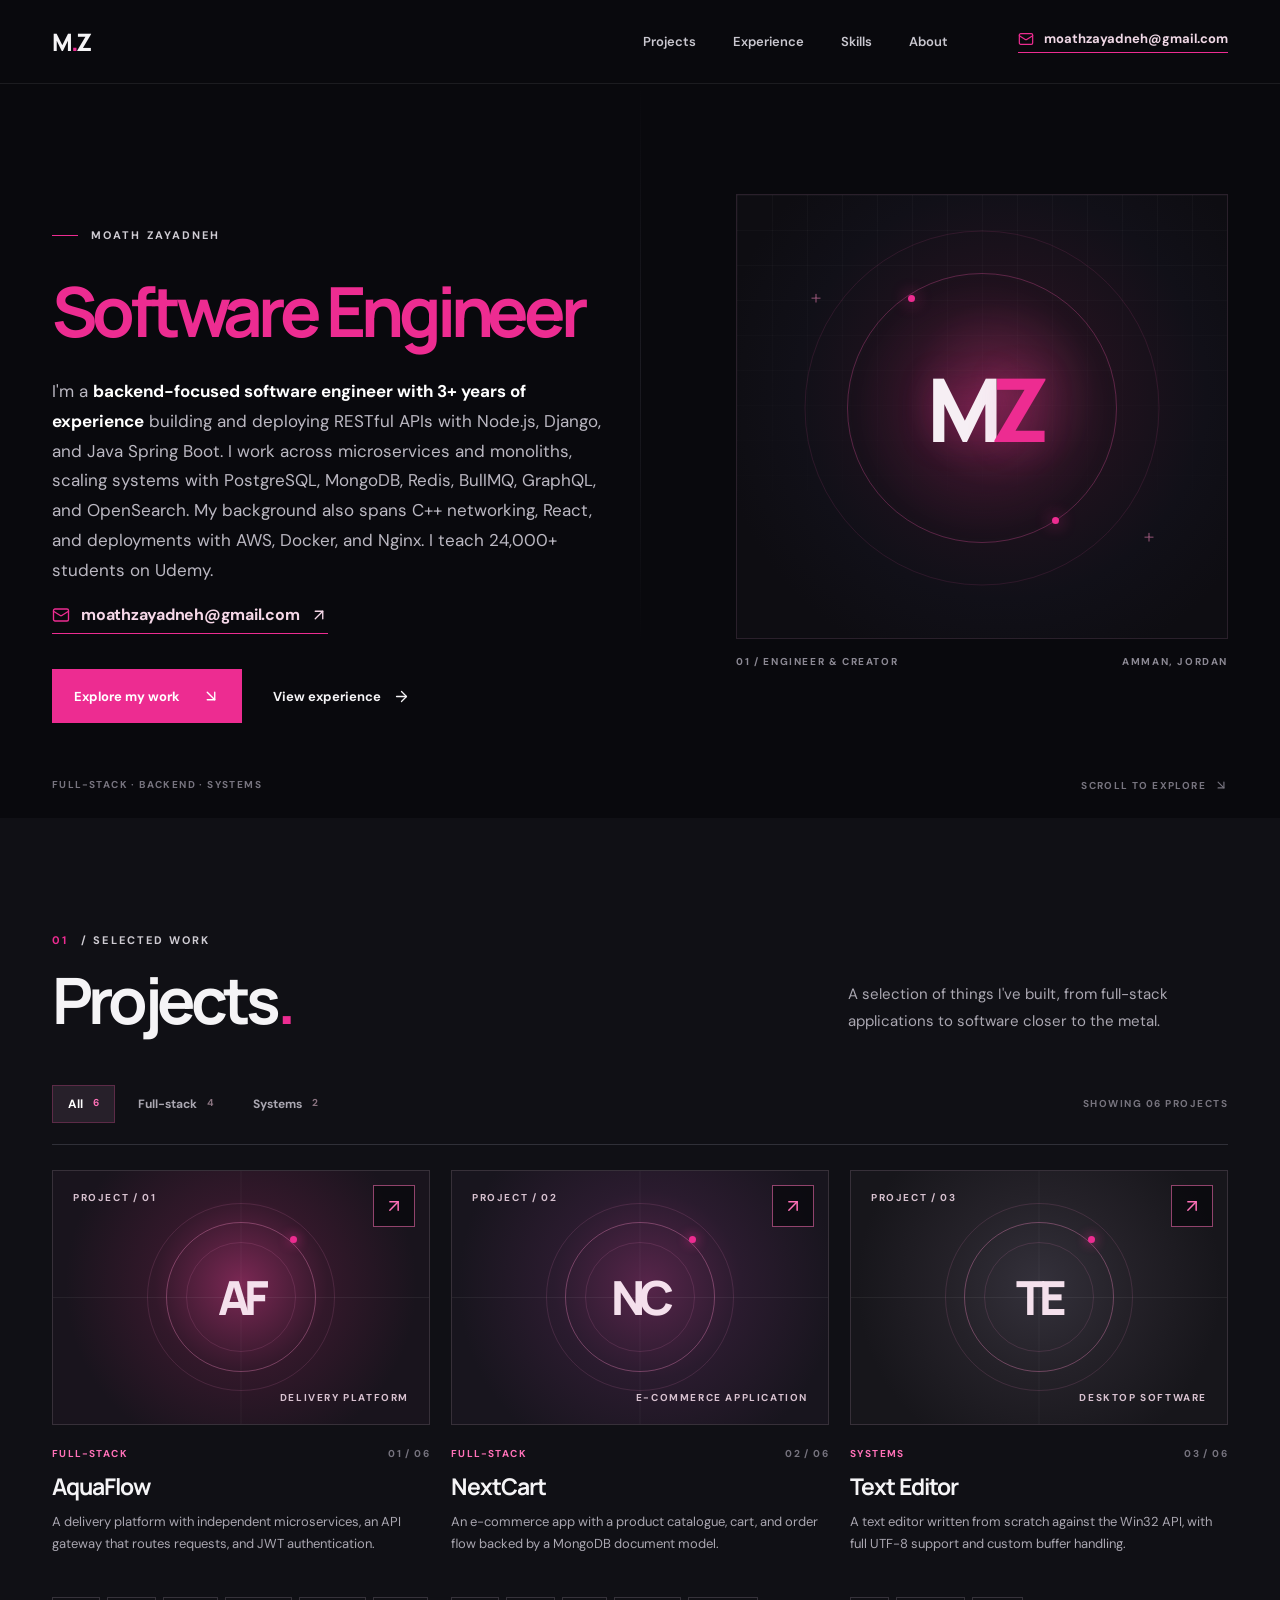
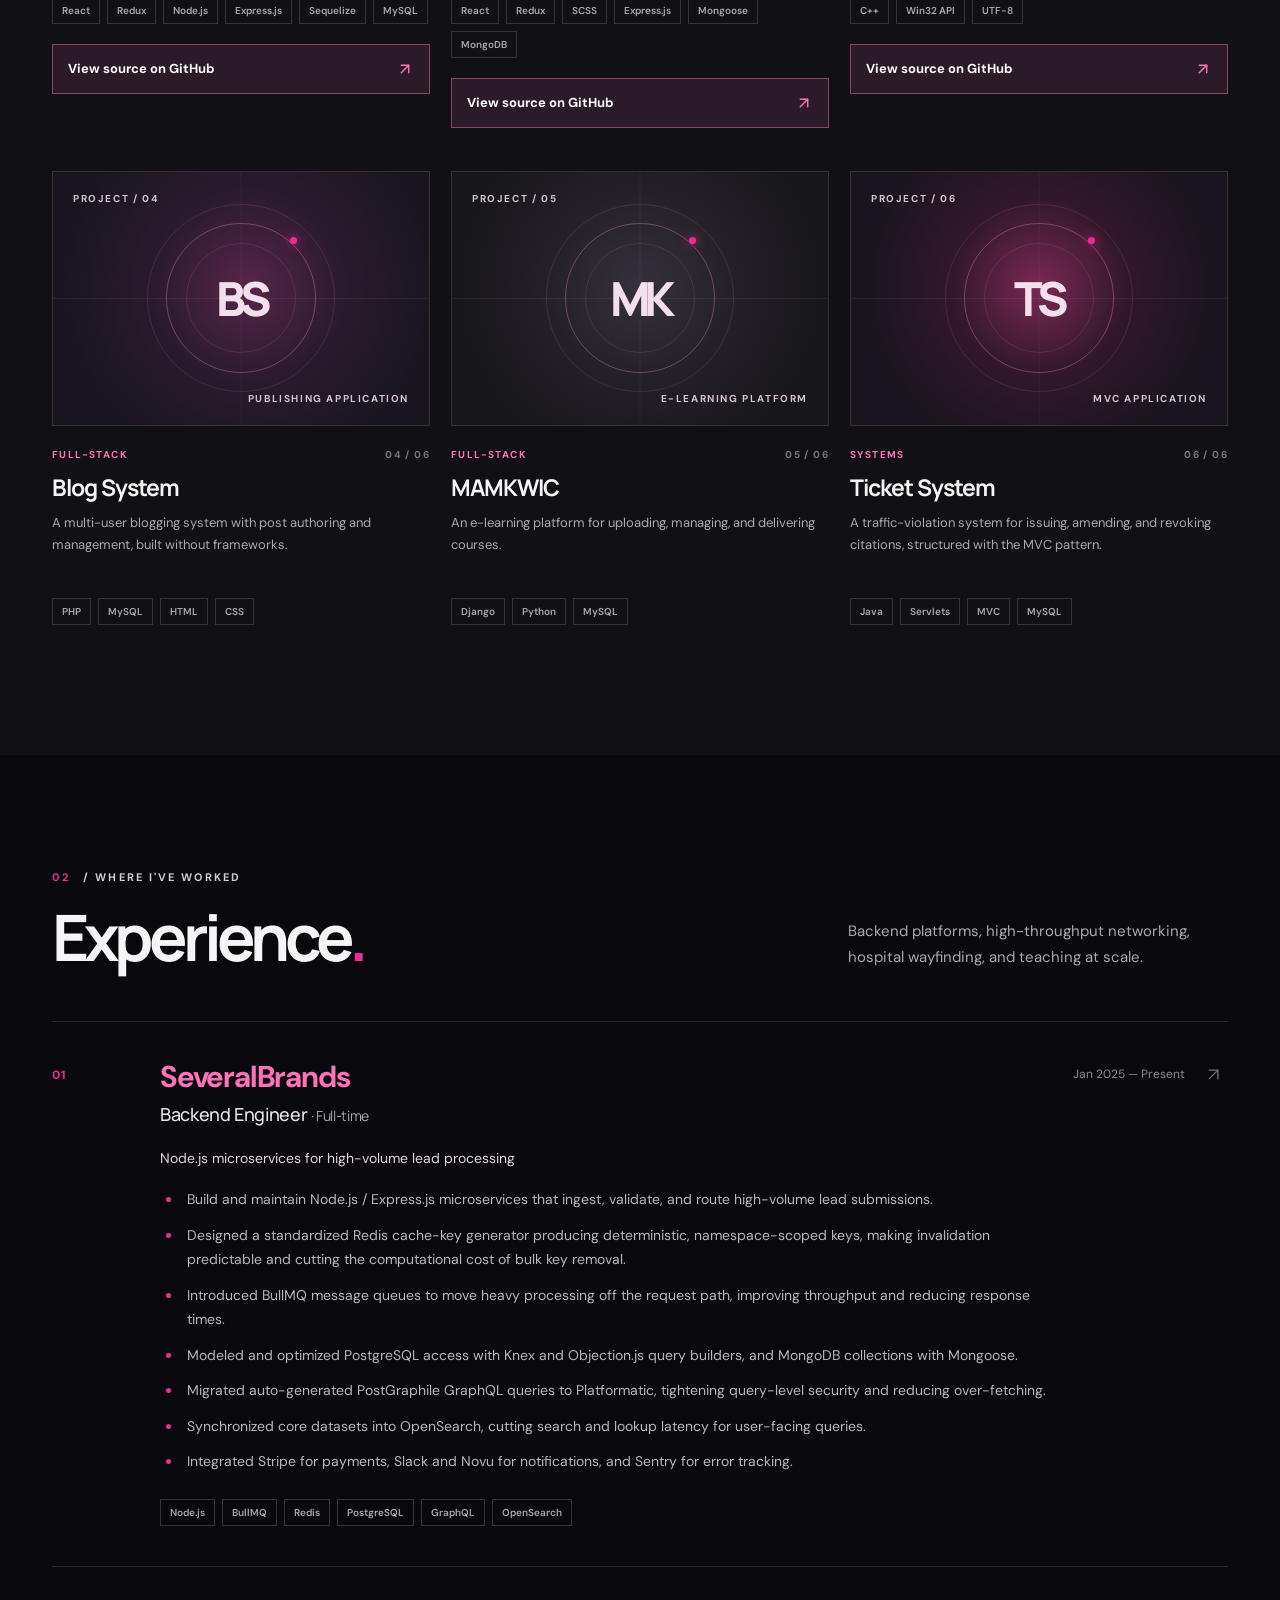
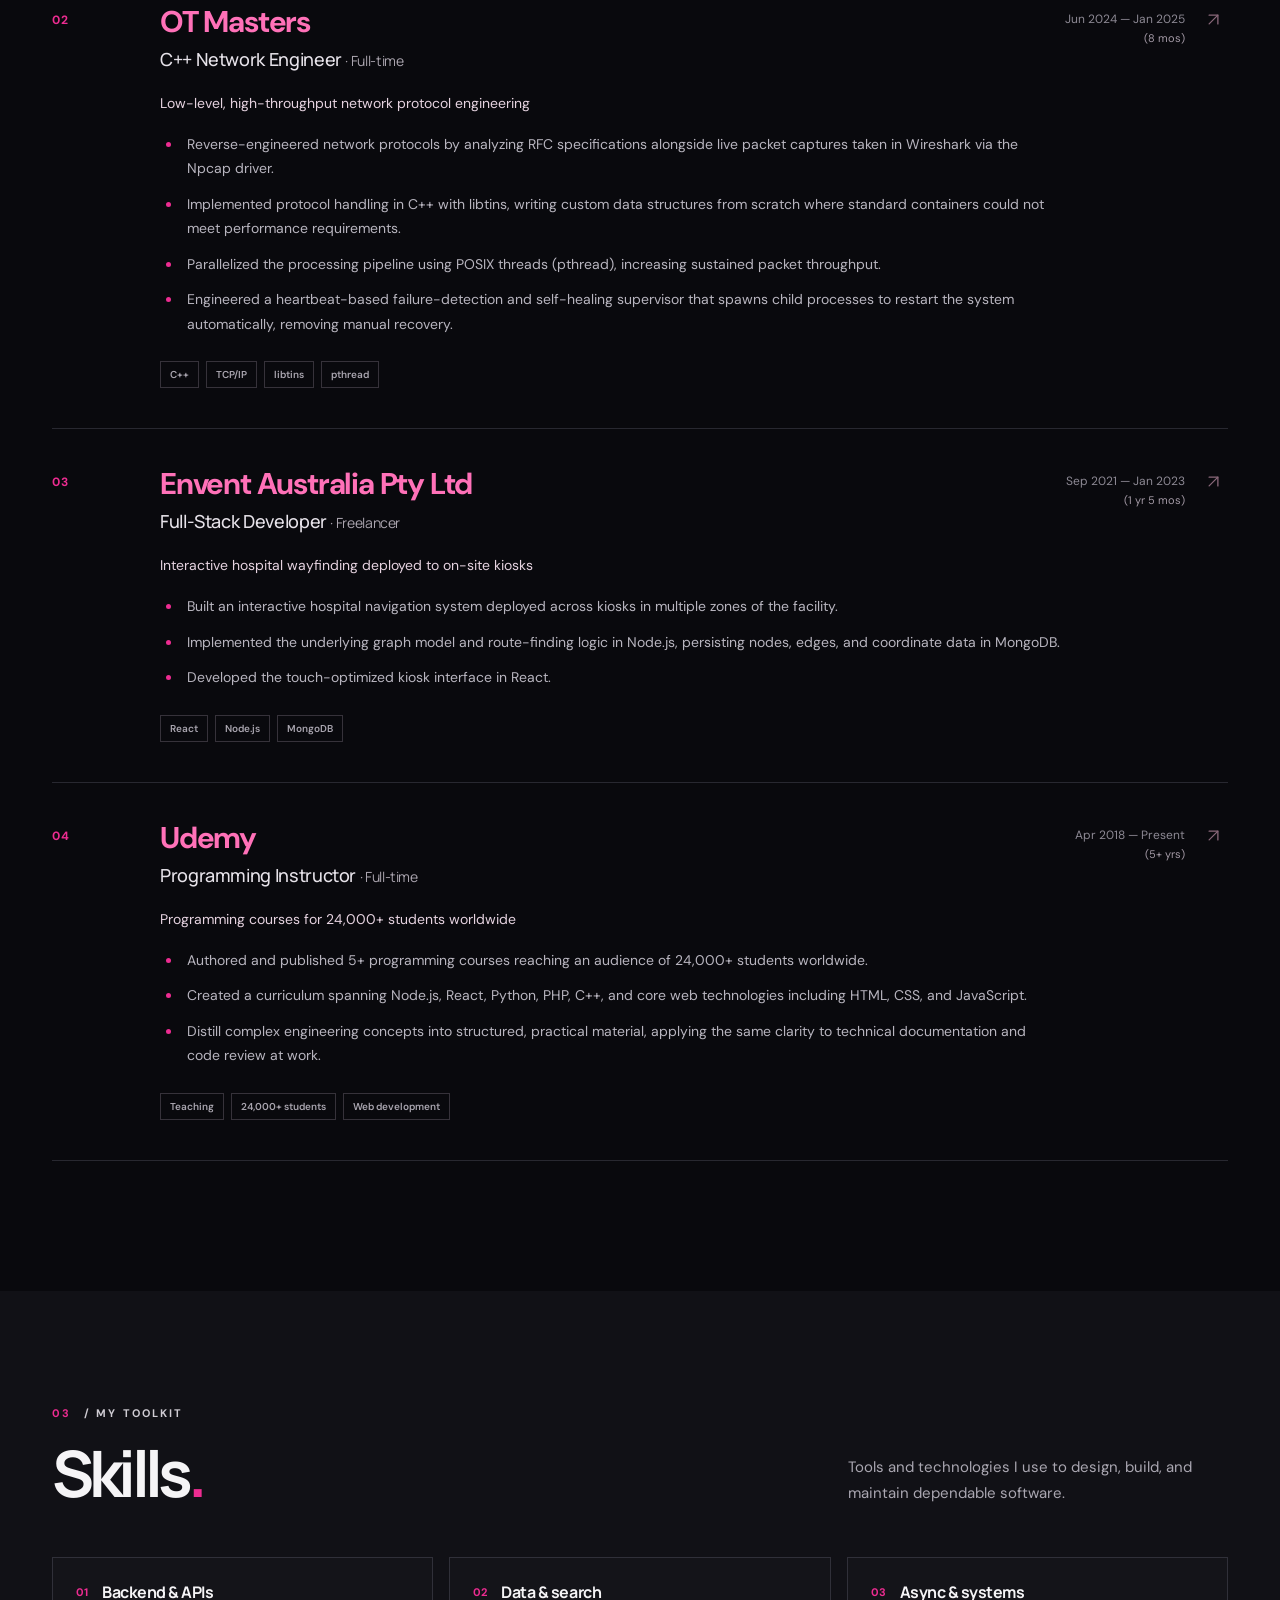
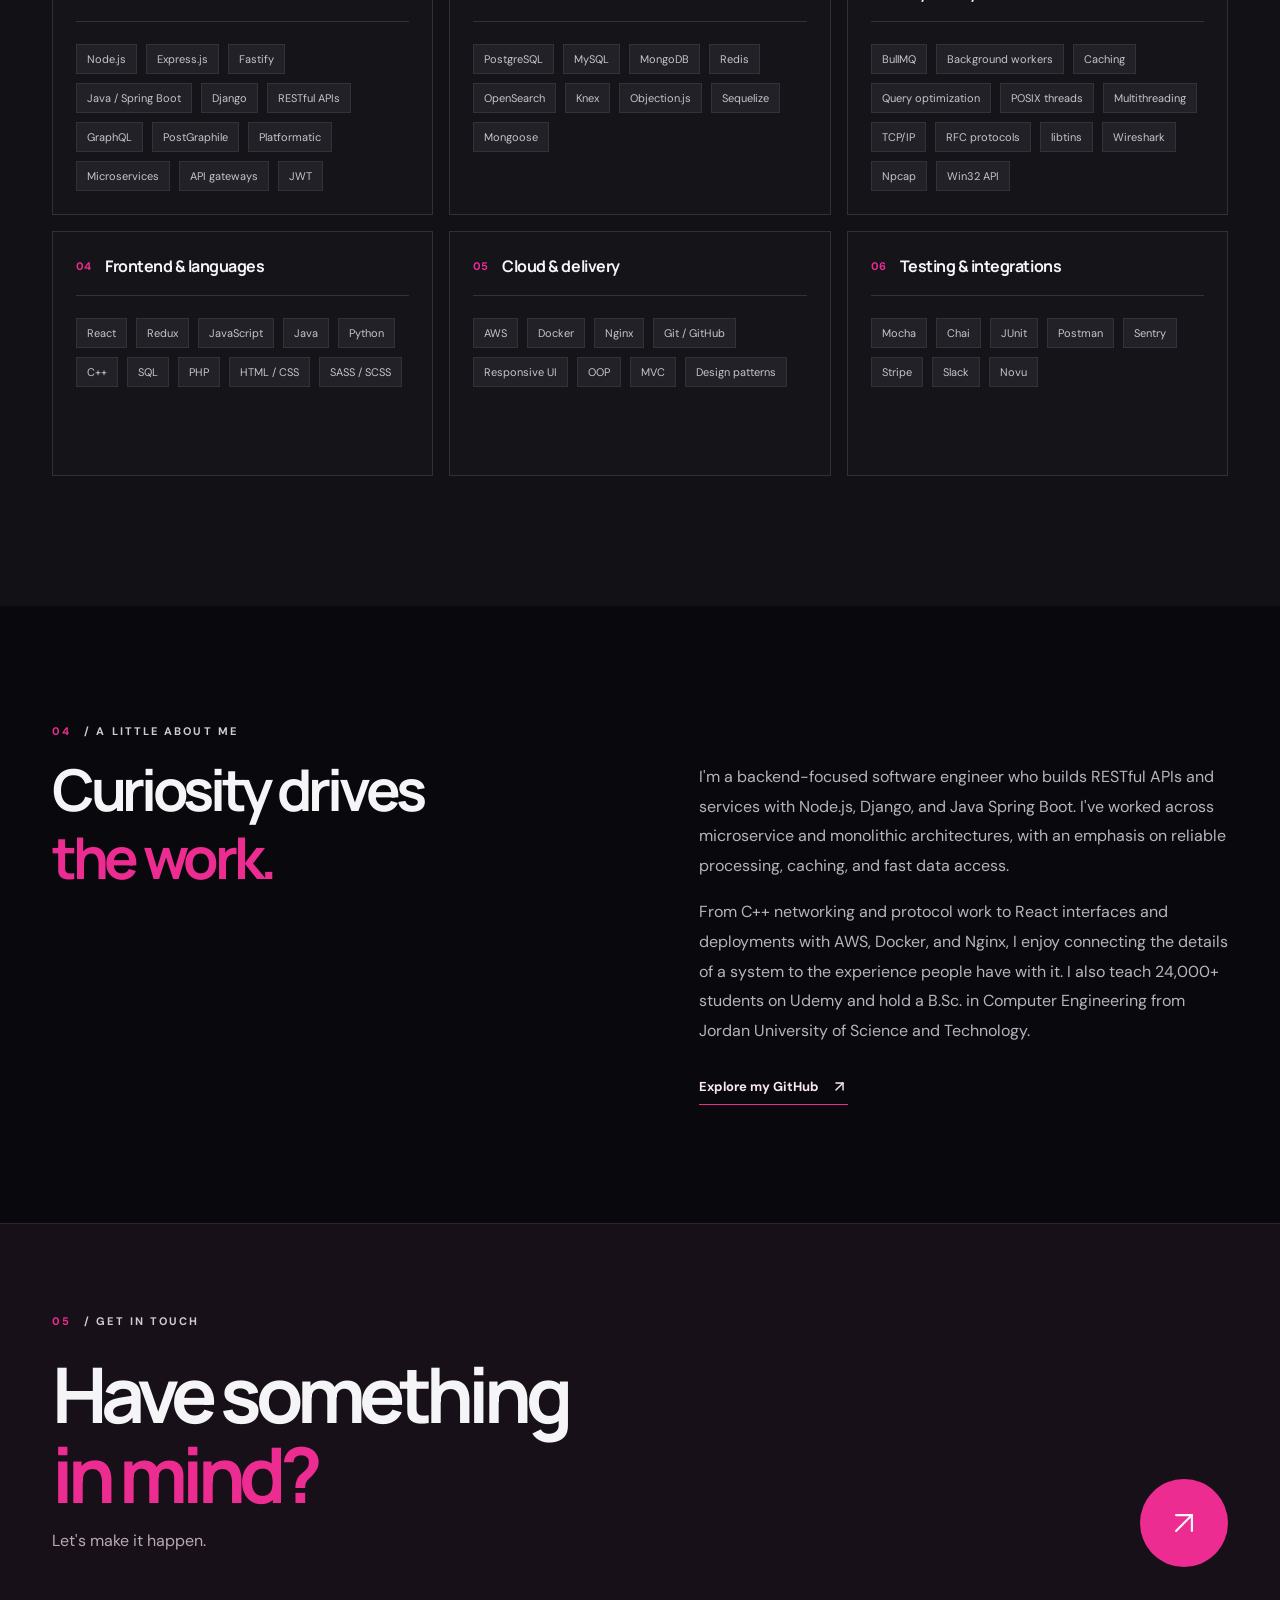
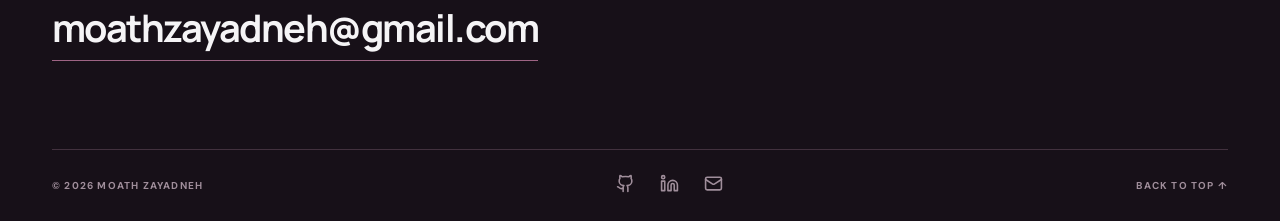
==== commit 13b3fabb: "Publish clearer project source links" ====
--- a/index.html
+++ b/index.html
@@ -1 +1 @@
-<!DOCTYPE html><!--HsytaCr2sKDwuYnHb8Uel--><html lang="en"><head><meta charSet="utf-8"/><meta name="viewport" content="width=device-width, initial-scale=1"/><link rel="stylesheet" href="/_next/static/css/ff849d66609236ef.css" data-precedence="next"/><link rel="preload" as="script" fetchPriority="low" href="/_next/static/chunks/webpack-2bc309fe597aff29.js"/><script src="/_next/static/chunks/4bd1b696-c023c6e3521b1417.js" async=""></script><script src="/_next/static/chunks/255-f7c4c205ddd80098.js" async=""></script><script src="/_next/static/chunks/main-app-8c0dd2431a1d5686.js" async=""></script><script src="/_next/static/chunks/app/page-0568ade52c2352f5.js" async=""></script><title>Moath Zayadneh — Software Engineer</title><meta name="description" content="Portfolio of Moath Zayadneh, a software engineer building RESTful APIs and backend systems with Node.js, Django, and Spring Boot, alongside C++ networking and React."/><meta property="og:title" content="Moath Zayadneh — Software Engineer"/><meta property="og:description" content="RESTful APIs, backend systems, C++ networking, and React interfaces."/><meta property="og:type" content="website"/><meta name="twitter:card" content="summary"/><meta name="twitter:title" content="Moath Zayadneh — Software Engineer"/><meta name="twitter:description" content="RESTful APIs, backend systems, C++ networking, and React interfaces."/><link rel="icon" href="/favicon.svg"/><script src="/_next/static/chunks/polyfills-42372ed130431b0a.js" noModule=""></script></head><body><div hidden=""><!--$--><!--/$--></div><main><a class="skip-link" href="#content">Skip to content</a><header class="site-header"><div class="shell header-inner"><a class="brand" href="#top" aria-label="Moath Zayadneh, back to top">M<span>.</span>Z</a><nav class="desktop-nav" aria-label="Main navigation"><a href="#projects">Projects</a><a href="#experience">Experience</a><a href="#skills">Skills</a><a href="#about">About</a></nav><a class="header-email" href="mailto:moathzayadneh@gmail.com"><svg xmlns="http://www.w3.org/2000/svg" width="16" height="16" viewBox="0 0 24 24" fill="none" stroke="currentColor" stroke-width="1.8" stroke-linecap="round" stroke-linejoin="round" class="lucide lucide-mail"><rect width="20" height="16" x="2" y="4" rx="2"></rect><path d="m22 7-8.97 5.7a1.94 1.94 0 0 1-2.06 0L2 7"></path></svg> moathzayadneh@gmail.com</a><button class="menu-button" type="button" aria-label="Open menu" aria-expanded="false"><svg xmlns="http://www.w3.org/2000/svg" width="24" height="24" viewBox="0 0 24 24" fill="none" stroke="currentColor" stroke-width="2" stroke-linecap="round" stroke-linejoin="round" class="lucide lucide-menu"><line x1="4" x2="20" y1="12" y2="12"></line><line x1="4" x2="20" y1="6" y2="6"></line><line x1="4" x2="20" y1="18" y2="18"></line></svg></button></div></header><div id="content"><section class="hero shell" id="top" aria-labelledby="hero-title"><div class="hero-content"><div class="eyebrow"><span class="eyebrow-line"></span> MOATH ZAYADNEH</div><h1 id="hero-title">Software Engineer</h1><p class="hero-lead">I&#x27;m a <strong>backend-focused software engineer with 3+ years of experience</strong> building and deploying RESTful APIs with Node.js, Django, and Java Spring Boot. I work across microservices and monoliths, scaling systems with PostgreSQL, MongoDB, Redis, BullMQ, GraphQL, and OpenSearch. My background also spans C++ networking, React, and deployments with AWS, Docker, and Nginx. I teach 24,000+ students on Udemy.</p><a class="hero-email" href="mailto:moathzayadneh@gmail.com"><svg xmlns="http://www.w3.org/2000/svg" width="18" height="18" viewBox="0 0 24 24" fill="none" stroke="currentColor" stroke-width="1.8" stroke-linecap="round" stroke-linejoin="round" class="lucide lucide-mail"><rect width="20" height="16" x="2" y="4" rx="2"></rect><path d="m22 7-8.97 5.7a1.94 1.94 0 0 1-2.06 0L2 7"></path></svg> moathzayadneh@gmail.com <svg xmlns="http://www.w3.org/2000/svg" width="18" height="18" viewBox="0 0 24 24" fill="none" stroke="currentColor" stroke-width="1.8" stroke-linecap="round" stroke-linejoin="round" class="lucide lucide-arrow-up-right"><path d="M7 7h10v10"></path><path d="M7 17 17 7"></path></svg></a><div class="hero-actions"><a class="button button-primary" href="#projects">Explore my work <svg xmlns="http://www.w3.org/2000/svg" width="18" height="18" viewBox="0 0 24 24" fill="none" stroke="currentColor" stroke-width="1.8" stroke-linecap="round" stroke-linejoin="round" class="lucide lucide-arrow-down-right"><path d="m7 7 10 10"></path><path d="M17 7v10H7"></path></svg></a><a class="text-link" href="#experience">View experience <svg xmlns="http://www.w3.org/2000/svg" width="17" height="17" viewBox="0 0 24 24" fill="none" stroke="currentColor" stroke-width="1.8" stroke-linecap="round" stroke-linejoin="round" class="lucide lucide-arrow-right"><path d="M5 12h14"></path><path d="m12 5 7 7-7 7"></path></svg></a></div></div><div class="hero-aside" aria-hidden="true"><div class="hero-art"><div class="art-ring art-ring-one"></div><div class="art-ring art-ring-two"></div><div class="art-core">M<span>Z</span></div><span class="art-cross art-cross-one">+</span><span class="art-cross art-cross-two">+</span></div><div class="hero-art-caption"><span>01 / ENGINEER &amp; CREATOR</span><span>AMMAN, JORDAN</span></div></div><div class="hero-bottom"><span>FULL-STACK · BACKEND · SYSTEMS</span><span>SCROLL TO EXPLORE <svg xmlns="http://www.w3.org/2000/svg" width="14" height="14" viewBox="0 0 24 24" fill="none" stroke="currentColor" stroke-width="2" stroke-linecap="round" stroke-linejoin="round" class="lucide lucide-arrow-down-right"><path d="m7 7 10 10"></path><path d="M17 7v10H7"></path></svg></span></div></section><section class="section section-projects" id="projects" aria-labelledby="projects-title"><div class="shell"><div class="section-heading"><div><p class="section-kicker"><span>01</span> / SELECTED WORK</p><h2 id="projects-title">Projects<span class="accent-dot">.</span></h2></div><p class="section-intro">A selection of things I&#x27;ve built, from full-stack applications to software closer to the metal.</p></div><div class="project-toolbar"><div class="filters" role="group" aria-label="Filter projects"><button type="button" class="filter active" aria-pressed="true">All<span>6</span></button><button type="button" class="filter" aria-pressed="false">Full-stack<span>4</span></button><button type="button" class="filter" aria-pressed="false">Systems<span>2</span></button></div><span class="results-count">SHOWING <!-- -->06<!-- --> PROJECTS</span></div><div class="project-grid"><article class="project-card"><div class="project-visual tone-pink"><span class="visual-index">PROJECT / <!-- -->01</span><div class="project-glyph"><span>AF</span><i></i></div><span class="visual-kind">Delivery platform</span></div><div class="project-meta"><span>FULL-STACK</span><span>01<!-- --> / 0<!-- -->6</span></div><h3>AquaFlow</h3><p>A delivery platform with independent microservices, an API gateway that routes requests, and JWT authentication.</p><div class="tag-list"><span>React</span><span>Redux</span><span>Node.js</span><span>Express.js</span><span>Sequelize</span><span>MySQL</span></div><a class="project-source" href="https://github.com/themud2001/Graduation-Project" target="_blank" rel="noopener noreferrer">View source <svg xmlns="http://www.w3.org/2000/svg" width="15" height="15" viewBox="0 0 24 24" fill="none" stroke="currentColor" stroke-width="2" stroke-linecap="round" stroke-linejoin="round" class="lucide lucide-arrow-up-right"><path d="M7 7h10v10"></path><path d="M7 17 17 7"></path></svg></a></article><article class="project-card"><div class="project-visual tone-plum"><span class="visual-index">PROJECT / <!-- -->02</span><div class="project-glyph"><span>NC</span><i></i></div><span class="visual-kind">E-commerce application</span></div><div class="project-meta"><span>FULL-STACK</span><span>02<!-- --> / 0<!-- -->6</span></div><h3>NextCart</h3><p>An e-commerce app with a product catalogue, cart, and order flow backed by a MongoDB document model.</p><div class="tag-list"><span>React</span><span>Redux</span><span>SCSS</span><span>Express.js</span><span>Mongoose</span><span>MongoDB</span></div><a class="project-source" href="https://github.com/themud2001/eCommerce" target="_blank" rel="noopener noreferrer">View source <svg xmlns="http://www.w3.org/2000/svg" width="15" height="15" viewBox="0 0 24 24" fill="none" stroke="currentColor" stroke-width="2" stroke-linecap="round" stroke-linejoin="round" class="lucide lucide-arrow-up-right"><path d="M7 7h10v10"></path><path d="M7 17 17 7"></path></svg></a></article><article class="project-card"><div class="project-visual tone-graphite"><span class="visual-index">PROJECT / <!-- -->03</span><div class="project-glyph"><span>TE</span><i></i></div><span class="visual-kind">Desktop software</span></div><div class="project-meta"><span>SYSTEMS</span><span>03<!-- --> / 0<!-- -->6</span></div><h3>Text Editor</h3><p>A text editor written from scratch against the Win32 API, with full UTF-8 support and custom buffer handling.</p><div class="tag-list"><span>C++</span><span>Win32 API</span><span>UTF-8</span></div><a class="project-source" href="https://github.com/themud2001/TextEditor" target="_blank" rel="noopener noreferrer">View source <svg xmlns="http://www.w3.org/2000/svg" width="15" height="15" viewBox="0 0 24 24" fill="none" stroke="currentColor" stroke-width="2" stroke-linecap="round" stroke-linejoin="round" class="lucide lucide-arrow-up-right"><path d="M7 7h10v10"></path><path d="M7 17 17 7"></path></svg></a></article><article class="project-card"><div class="project-visual tone-plum"><span class="visual-index">PROJECT / <!-- -->04</span><div class="project-glyph"><span>BS</span><i></i></div><span class="visual-kind">Publishing application</span></div><div class="project-meta"><span>FULL-STACK</span><span>04<!-- --> / 0<!-- -->6</span></div><h3>Blog System</h3><p>A multi-user blogging system with post authoring and management, built without frameworks.</p><div class="tag-list"><span>PHP</span><span>MySQL</span><span>HTML</span><span>CSS</span></div></article><article class="project-card"><div class="project-visual tone-graphite"><span class="visual-index">PROJECT / <!-- -->05</span><div class="project-glyph"><span>MK</span><i></i></div><span class="visual-kind">E-learning platform</span></div><div class="project-meta"><span>FULL-STACK</span><span>05<!-- --> / 0<!-- -->6</span></div><h3>MAMKWIC</h3><p>An e-learning platform for uploading, managing, and delivering courses.</p><div class="tag-list"><span>Django</span><span>Python</span><span>MySQL</span></div></article><article class="project-card"><div class="project-visual tone-pink"><span class="visual-index">PROJECT / <!-- -->06</span><div class="project-glyph"><span>TS</span><i></i></div><span class="visual-kind">MVC application</span></div><div class="project-meta"><span>SYSTEMS</span><span>06<!-- --> / 0<!-- -->6</span></div><h3>Ticket System</h3><p>A traffic-violation system for issuing, amending, and revoking citations, structured with the MVC pattern.</p><div class="tag-list"><span>Java</span><span>Servlets</span><span>MVC</span><span>MySQL</span></div></article></div></div></section><section class="section section-experience" id="experience" aria-labelledby="experience-title"><div class="shell"><div class="section-heading"><div><p class="section-kicker"><span>02</span> / WHERE I&#x27;VE WORKED</p><h2 id="experience-title">Experience<span class="accent-dot">.</span></h2></div><p class="section-intro">Backend platforms, high-throughput networking, hospital wayfinding, and teaching at scale.</p></div><div class="experience-list"><article class="experience-item"><div class="experience-index">0<!-- -->1</div><div class="experience-main"><div class="experience-title-row"><div><p class="experience-company">SeveralBrands</p><h3>Backend Engineer<!-- --> <span class="experience-employment">· <!-- -->Full-time</span></h3></div><span class="experience-period">Jan 2025 — Present</span></div><p class="experience-focus">Node.js microservices for high-volume lead processing</p><ul class="experience-description"><li>Build and maintain Node.js / Express.js microservices that ingest, validate, and route high-volume lead submissions.</li><li>Designed a standardized Redis cache-key generator producing deterministic, namespace-scoped keys, making invalidation predictable and cutting the computational cost of bulk key removal.</li><li>Introduced BullMQ message queues to move heavy processing off the request path, improving throughput and reducing response times.</li><li>Modeled and optimized PostgreSQL access with Knex and Objection.js query builders, and MongoDB collections with Mongoose.</li><li>Migrated auto-generated PostGraphile GraphQL queries to Platformatic, tightening query-level security and reducing over-fetching.</li><li>Synchronized core datasets into OpenSearch, cutting search and lookup latency for user-facing queries.</li><li>Integrated Stripe for payments, Slack and Novu for notifications, and Sentry for error tracking.</li></ul><div class="tag-list"><span>Node.js</span><span>BullMQ</span><span>Redis</span><span>PostgreSQL</span><span>GraphQL</span><span>OpenSearch</span></div></div><svg xmlns="http://www.w3.org/2000/svg" width="21" height="21" viewBox="0 0 24 24" fill="none" stroke="currentColor" stroke-width="1.5" stroke-linecap="round" stroke-linejoin="round" class="lucide lucide-arrow-up-right experience-arrow"><path d="M7 7h10v10"></path><path d="M7 17 17 7"></path></svg></article><article class="experience-item"><div class="experience-index">0<!-- -->2</div><div class="experience-main"><div class="experience-title-row"><div><p class="experience-company">OT Masters</p><h3>C++ Network Engineer<!-- --> <span class="experience-employment">· <!-- -->Full-time</span></h3></div><span class="experience-period">Jun 2024 — Jan 2025<small>(<!-- -->8 mos<!-- -->)</small></span></div><p class="experience-focus">Low-level, high-throughput network protocol engineering</p><ul class="experience-description"><li>Reverse-engineered network protocols by analyzing RFC specifications alongside live packet captures taken in Wireshark via the Npcap driver.</li><li>Implemented protocol handling in C++ with libtins, writing custom data structures from scratch where standard containers could not meet performance requirements.</li><li>Parallelized the processing pipeline using POSIX threads (pthread), increasing sustained packet throughput.</li><li>Engineered a heartbeat-based failure-detection and self-healing supervisor that spawns child processes to restart the system automatically, removing manual recovery.</li></ul><div class="tag-list"><span>C++</span><span>TCP/IP</span><span>libtins</span><span>pthread</span></div></div><svg xmlns="http://www.w3.org/2000/svg" width="21" height="21" viewBox="0 0 24 24" fill="none" stroke="currentColor" stroke-width="1.5" stroke-linecap="round" stroke-linejoin="round" class="lucide lucide-arrow-up-right experience-arrow"><path d="M7 7h10v10"></path><path d="M7 17 17 7"></path></svg></article><article class="experience-item"><div class="experience-index">0<!-- -->3</div><div class="experience-main"><div class="experience-title-row"><div><p class="experience-company">Envent Australia Pty Ltd</p><h3>Full-Stack Developer<!-- --> <span class="experience-employment">· <!-- -->Freelancer</span></h3></div><span class="experience-period">Sep 2021 — Jan 2023<small>(<!-- -->1 yr 5 mos<!-- -->)</small></span></div><p class="experience-focus">Interactive hospital wayfinding deployed to on-site kiosks</p><ul class="experience-description"><li>Built an interactive hospital navigation system deployed across kiosks in multiple zones of the facility.</li><li>Implemented the underlying graph model and route-finding logic in Node.js, persisting nodes, edges, and coordinate data in MongoDB.</li><li>Developed the touch-optimized kiosk interface in React.</li></ul><div class="tag-list"><span>React</span><span>Node.js</span><span>MongoDB</span></div></div><svg xmlns="http://www.w3.org/2000/svg" width="21" height="21" viewBox="0 0 24 24" fill="none" stroke="currentColor" stroke-width="1.5" stroke-linecap="round" stroke-linejoin="round" class="lucide lucide-arrow-up-right experience-arrow"><path d="M7 7h10v10"></path><path d="M7 17 17 7"></path></svg></article><article class="experience-item"><div class="experience-index">0<!-- -->4</div><div class="experience-main"><div class="experience-title-row"><div><p class="experience-company">Udemy</p><h3>Programming Instructor<!-- --> <span class="experience-employment">· <!-- -->Full-time</span></h3></div><span class="experience-period">Apr 2018 — Present<small>(<!-- -->5+ yrs<!-- -->)</small></span></div><p class="experience-focus">Programming courses for 24,000+ students worldwide</p><ul class="experience-description"><li>Authored and published 5+ programming courses reaching an audience of 24,000+ students worldwide.</li><li>Created a curriculum spanning Node.js, React, Python, PHP, C++, and core web technologies including HTML, CSS, and JavaScript.</li><li>Distill complex engineering concepts into structured, practical material, applying the same clarity to technical documentation and code review at work.</li></ul><div class="tag-list"><span>Teaching</span><span>24,000+ students</span><span>Web development</span></div></div><svg xmlns="http://www.w3.org/2000/svg" width="21" height="21" viewBox="0 0 24 24" fill="none" stroke="currentColor" stroke-width="1.5" stroke-linecap="round" stroke-linejoin="round" class="lucide lucide-arrow-up-right experience-arrow"><path d="M7 7h10v10"></path><path d="M7 17 17 7"></path></svg></article></div></div></section><section class="section section-skills" id="skills" aria-labelledby="skills-title"><div class="shell"><div class="section-heading"><div><p class="section-kicker"><span>03</span> / MY TOOLKIT</p><h2 id="skills-title">Skills<span class="accent-dot">.</span></h2></div><p class="section-intro">Tools and technologies I use to design, build, and maintain dependable software.</p></div><div class="skills-grid"><div class="skill-group"><div class="skill-group-head"><span>0<!-- -->1</span><h3>Backend &amp; APIs</h3></div><div class="skill-items"><span>Node.js</span><span>Express.js</span><span>Fastify</span><span>Java / Spring Boot</span><span>Django</span><span>RESTful APIs</span><span>GraphQL</span><span>PostGraphile</span><span>Platformatic</span><span>Microservices</span><span>API gateways</span><span>JWT</span></div></div><div class="skill-group"><div class="skill-group-head"><span>0<!-- -->2</span><h3>Data &amp; search</h3></div><div class="skill-items"><span>PostgreSQL</span><span>MySQL</span><span>MongoDB</span><span>Redis</span><span>OpenSearch</span><span>Knex</span><span>Objection.js</span><span>Sequelize</span><span>Mongoose</span></div></div><div class="skill-group"><div class="skill-group-head"><span>0<!-- -->3</span><h3>Async &amp; systems</h3></div><div class="skill-items"><span>BullMQ</span><span>Background workers</span><span>Caching</span><span>Query optimization</span><span>POSIX threads</span><span>Multithreading</span><span>TCP/IP</span><span>RFC protocols</span><span>libtins</span><span>Wireshark</span><span>Npcap</span><span>Win32 API</span></div></div><div class="skill-group"><div class="skill-group-head"><span>0<!-- -->4</span><h3>Frontend &amp; languages</h3></div><div class="skill-items"><span>React</span><span>Redux</span><span>JavaScript</span><span>Java</span><span>Python</span><span>C++</span><span>SQL</span><span>PHP</span><span>HTML / CSS</span><span>SASS / SCSS</span></div></div><div class="skill-group"><div class="skill-group-head"><span>0<!-- -->5</span><h3>Cloud &amp; delivery</h3></div><div class="skill-items"><span>AWS</span><span>Docker</span><span>Nginx</span><span>Git / GitHub</span><span>Responsive UI</span><span>OOP</span><span>MVC</span><span>Design patterns</span></div></div><div class="skill-group"><div class="skill-group-head"><span>0<!-- -->6</span><h3>Testing &amp; integrations</h3></div><div class="skill-items"><span>Mocha</span><span>Chai</span><span>JUnit</span><span>Postman</span><span>Sentry</span><span>Stripe</span><span>Slack</span><span>Novu</span></div></div></div></div></section><section class="about-section" id="about" aria-labelledby="about-title"><div class="shell about-grid"><div><p class="section-kicker"><span>04</span> / A LITTLE ABOUT ME</p><h2 id="about-title">Curiosity drives<br/><em>the work.</em></h2></div><div class="about-copy"><p>I&#x27;m a backend-focused software engineer who builds RESTful APIs and services with Node.js, Django, and Java Spring Boot. I&#x27;ve worked across microservice and monolithic architectures, with an emphasis on reliable processing, caching, and fast data access.</p><p>From C++ networking and protocol work to React interfaces and deployments with AWS, Docker, and Nginx, I enjoy connecting the details of a system to the experience people have with it. I also teach 24,000+ students on Udemy and hold a B.Sc. in Computer Engineering from Jordan University of Science and Technology.</p><a class="text-link" href="https://github.com/themud2001" target="_blank" rel="noopener noreferrer">Explore my GitHub <svg xmlns="http://www.w3.org/2000/svg" width="17" height="17" viewBox="0 0 24 24" fill="none" stroke="currentColor" stroke-width="2" stroke-linecap="round" stroke-linejoin="round" class="lucide lucide-arrow-up-right"><path d="M7 7h10v10"></path><path d="M7 17 17 7"></path></svg></a></div></div></section><footer class="footer" id="contact"><div class="shell"><p class="section-kicker"><span>05</span> / GET IN TOUCH</p><div class="footer-main"><div><h2>Have something<br/><em>in mind?</em></h2><p>Let&#x27;s make it happen.</p></div><a class="footer-mail" href="mailto:moathzayadneh@gmail.com" aria-label="Email Moath Zayadneh"><svg xmlns="http://www.w3.org/2000/svg" width="38" height="38" viewBox="0 0 24 24" fill="none" stroke="currentColor" stroke-width="1.4" stroke-linecap="round" stroke-linejoin="round" class="lucide lucide-arrow-up-right"><path d="M7 7h10v10"></path><path d="M7 17 17 7"></path></svg></a></div><a class="email-link" href="mailto:moathzayadneh@gmail.com">moathzayadneh@gmail.com</a><div class="footer-bottom"><span>© <!-- -->2026<!-- --> MOATH ZAYADNEH</span><div><a href="https://github.com/themud2001" target="_blank" rel="noopener noreferrer" aria-label="GitHub"><svg xmlns="http://www.w3.org/2000/svg" width="19" height="19" viewBox="0 0 24 24" fill="none" stroke="currentColor" stroke-width="2" stroke-linecap="round" stroke-linejoin="round" class="lucide lucide-github"><path d="M15 22v-4a4.8 4.8 0 0 0-1-3.5c3 0 6-2 6-5.5.08-1.25-.27-2.48-1-3.5.28-1.15.28-2.35 0-3.5 0 0-1 0-3 1.5-2.64-.5-5.36-.5-8 0C6 2 5 2 5 2c-.3 1.15-.3 2.35 0 3.5A5.403 5.403 0 0 0 4 9c0 3.5 3 5.5 6 5.5-.39.49-.68 1.05-.85 1.65-.17.6-.22 1.23-.15 1.85v4"></path><path d="M9 18c-4.51 2-5-2-7-2"></path></svg></a><a href="https://www.linkedin.com/in/moath-zayadneh" target="_blank" rel="noopener noreferrer" aria-label="LinkedIn"><svg xmlns="http://www.w3.org/2000/svg" width="19" height="19" viewBox="0 0 24 24" fill="none" stroke="currentColor" stroke-width="2" stroke-linecap="round" stroke-linejoin="round" class="lucide lucide-linkedin"><path d="M16 8a6 6 0 0 1 6 6v7h-4v-7a2 2 0 0 0-2-2 2 2 0 0 0-2 2v7h-4v-7a6 6 0 0 1 6-6z"></path><rect width="4" height="12" x="2" y="9"></rect><circle cx="4" cy="4" r="2"></circle></svg></a><a href="mailto:moathzayadneh@gmail.com" aria-label="Email"><svg xmlns="http://www.w3.org/2000/svg" width="19" height="19" viewBox="0 0 24 24" fill="none" stroke="currentColor" stroke-width="2" stroke-linecap="round" stroke-linejoin="round" class="lucide lucide-mail"><rect width="20" height="16" x="2" y="4" rx="2"></rect><path d="m22 7-8.97 5.7a1.94 1.94 0 0 1-2.06 0L2 7"></path></svg></a></div><a href="#top">BACK TO TOP ↑</a></div></div></footer></div></main><!--$--><!--/$--><script src="/_next/static/chunks/webpack-2bc309fe597aff29.js" id="_R_" async=""></script><script>(self.__next_f=self.__next_f||[]).push([0])</script><script>self.__next_f.push([1,"1:\"$Sreact.fragment\"\n2:I[9766,[],\"\"]\n3:I[8924,[],\"\"]\n4:I[1959,[],\"ClientPageRoot\"]\n5:I[2603,[\"974\",\"static/chunks/app/page-0568ade52c2352f5.js\"],\"default\"]\n8:I[4431,[],\"OutletBoundary\"]\na:I[5278,[],\"AsyncMetadataOutlet\"]\nc:I[4431,[],\"ViewportBoundary\"]\ne:I[4431,[],\"MetadataBoundary\"]\nf:\"$Sreact.suspense\"\n11:I[7150,[],\"\"]\n:HL[\"/_next/static/css/ff849d66609236ef.css\",\"style\"]\n"])</script><script>self.__next_f.push([1,"0:{\"P\":null,\"b\":\"HsytaCr2sKDwuYnHb8Uel\",\"p\":\"\",\"c\":[\"\",\"\"],\"i\":false,\"f\":[[[\"\",{\"children\":[\"__PAGE__\",{}]},\"$undefined\",\"$undefined\",true],[\"\",[\"$\",\"$1\",\"c\",{\"children\":[[[\"$\",\"link\",\"0\",{\"rel\":\"stylesheet\",\"href\":\"/_next/static/css/ff849d66609236ef.css\",\"precedence\":\"next\",\"crossOrigin\":\"$undefined\",\"nonce\":\"$undefined\"}]],[\"$\",\"html\",null,{\"lang\":\"en\",\"children\":[\"$\",\"body\",null,{\"children\":[\"$\",\"$L2\",null,{\"parallelRouterKey\":\"children\",\"error\":\"$undefined\",\"errorStyles\":\"$undefined\",\"errorScripts\":\"$undefined\",\"template\":[\"$\",\"$L3\",null,{}],\"templateStyles\":\"$undefined\",\"templateScripts\":\"$undefined\",\"notFound\":[[[\"$\",\"title\",null,{\"children\":\"404: This page could not be found.\"}],[\"$\",\"div\",null,{\"style\":{\"fontFamily\":\"system-ui,\\\"Segoe UI\\\",Roboto,Helvetica,Arial,sans-serif,\\\"Apple Color Emoji\\\",\\\"Segoe UI Emoji\\\"\",\"height\":\"100vh\",\"textAlign\":\"center\",\"display\":\"flex\",\"flexDirection\":\"column\",\"alignItems\":\"center\",\"justifyContent\":\"center\"},\"children\":[\"$\",\"div\",null,{\"children\":[[\"$\",\"style\",null,{\"dangerouslySetInnerHTML\":{\"__html\":\"body{color:#000;background:#fff;margin:0}.next-error-h1{border-right:1px solid rgba(0,0,0,.3)}@media (prefers-color-scheme:dark){body{color:#fff;background:#000}.next-error-h1{border-right:1px solid rgba(255,255,255,.3)}}\"}}],[\"$\",\"h1\",null,{\"className\":\"next-error-h1\",\"style\":{\"display\":\"inline-block\",\"margin\":\"0 20px 0 0\",\"padding\":\"0 23px 0 0\",\"fontSize\":24,\"fontWeight\":500,\"verticalAlign\":\"top\",\"lineHeight\":\"49px\"},\"children\":404}],[\"$\",\"div\",null,{\"style\":{\"display\":\"inline-block\"},\"children\":[\"$\",\"h2\",null,{\"style\":{\"fontSize\":14,\"fontWeight\":400,\"lineHeight\":\"49px\",\"margin\":0},\"children\":\"This page could not be found.\"}]}]]}]}]],[]],\"forbidden\":\"$undefined\",\"unauthorized\":\"$undefined\"}]}]}]]}],{\"children\":[\"__PAGE__\",[\"$\",\"$1\",\"c\",{\"children\":[[\"$\",\"$L4\",null,{\"Component\":\"$5\",\"searchParams\":{},\"params\":{},\"promises\":[\"$@6\",\"$@7\"]}],null,[\"$\",\"$L8\",null,{\"children\":[\"$L9\",[\"$\",\"$La\",null,{\"promise\":\"$@b\"}]]}]]}],{},null,false]},null,false],[\"$\",\"$1\",\"h\",{\"children\":[null,[[\"$\",\"$Lc\",null,{\"children\":\"$Ld\"}],null],[\"$\",\"$Le\",null,{\"children\":[\"$\",\"div\",null,{\"hidden\":true,\"children\":[\"$\",\"$f\",null,{\"fallback\":null,\"children\":\"$L10\"}]}]}]]}],false]],\"m\":\"$undefined\",\"G\":[\"$11\",[]],\"s\":false,\"S\":true}\n"])</script><script>self.__next_f.push([1,"6:{}\n7:\"$0:f:0:1:2:children:1:props:children:0:props:params\"\n"])</script><script>self.__next_f.push([1,"d:[[\"$\",\"meta\",\"0\",{\"charSet\":\"utf-8\"}],[\"$\",\"meta\",\"1\",{\"name\":\"viewport\",\"content\":\"width=device-width, initial-scale=1\"}]]\n9:null\n"])</script><script>self.__next_f.push([1,"12:I[622,[],\"IconMark\"]\n"])</script><script>self.__next_f.push([1,"b:{\"metadata\":[[\"$\",\"title\",\"0\",{\"children\":\"Moath Zayadneh — Software Engineer\"}],[\"$\",\"meta\",\"1\",{\"name\":\"description\",\"content\":\"Portfolio of Moath Zayadneh, a software engineer building RESTful APIs and backend systems with Node.js, Django, and Spring Boot, alongside C++ networking and React.\"}],[\"$\",\"meta\",\"2\",{\"property\":\"og:title\",\"content\":\"Moath Zayadneh — Software Engineer\"}],[\"$\",\"meta\",\"3\",{\"property\":\"og:description\",\"content\":\"RESTful APIs, backend systems, C++ networking, and React interfaces.\"}],[\"$\",\"meta\",\"4\",{\"property\":\"og:type\",\"content\":\"website\"}],[\"$\",\"meta\",\"5\",{\"name\":\"twitter:card\",\"content\":\"summary\"}],[\"$\",\"meta\",\"6\",{\"name\":\"twitter:title\",\"content\":\"Moath Zayadneh — Software Engineer\"}],[\"$\",\"meta\",\"7\",{\"name\":\"twitter:description\",\"content\":\"RESTful APIs, backend systems, C++ networking, and React interfaces.\"}],[\"$\",\"link\",\"8\",{\"rel\":\"icon\",\"href\":\"/favicon.svg\"}],[\"$\",\"$L12\",\"9\",{}]],\"error\":null,\"digest\":\"$undefined\"}\n"])</script><script>self.__next_f.push([1,"10:\"$b:metadata\"\n"])</script></body></html>+<!DOCTYPE html><!--RpmDgUdz22ayEF_imnlXl--><html lang="en"><head><meta charSet="utf-8"/><meta name="viewport" content="width=device-width, initial-scale=1"/><link rel="stylesheet" href="/_next/static/css/0b7a63cea8dcfa36.css" data-precedence="next"/><link rel="preload" as="script" fetchPriority="low" href="/_next/static/chunks/webpack-2bc309fe597aff29.js"/><script src="/_next/static/chunks/4bd1b696-c023c6e3521b1417.js" async=""></script><script src="/_next/static/chunks/255-f7c4c205ddd80098.js" async=""></script><script src="/_next/static/chunks/main-app-8c0dd2431a1d5686.js" async=""></script><script src="/_next/static/chunks/app/layout-16c188eff5490cf4.js" async=""></script><script src="/_next/static/chunks/app/page-c5c9798be4a27c20.js" async=""></script><title>Moath Zayadneh — Software Engineer</title><meta name="description" content="Portfolio of Moath Zayadneh, a software engineer building RESTful APIs and backend systems with Node.js, Django, and Spring Boot, alongside C++ networking and React."/><meta property="og:title" content="Moath Zayadneh — Software Engineer"/><meta property="og:description" content="RESTful APIs, backend systems, C++ networking, and React interfaces."/><meta property="og:type" content="website"/><meta name="twitter:card" content="summary"/><meta name="twitter:title" content="Moath Zayadneh — Software Engineer"/><meta name="twitter:description" content="RESTful APIs, backend systems, C++ networking, and React interfaces."/><link rel="icon" href="/favicon.svg"/><script src="/_next/static/chunks/polyfills-42372ed130431b0a.js" noModule=""></script></head><body><div hidden=""><!--$--><!--/$--></div><main><a class="skip-link" href="#content">Skip to content</a><header class="site-header"><div class="shell header-inner"><a class="brand" href="#top" aria-label="Moath Zayadneh, back to top">M<span>.</span>Z</a><nav class="desktop-nav" aria-label="Main navigation"><a href="#projects">Projects</a><a href="#experience">Experience</a><a href="#skills">Skills</a><a href="#about">About</a></nav><a class="header-email" href="mailto:moathzayadneh@gmail.com"><svg xmlns="http://www.w3.org/2000/svg" width="16" height="16" viewBox="0 0 24 24" fill="none" stroke="currentColor" stroke-width="1.8" stroke-linecap="round" stroke-linejoin="round" class="lucide lucide-mail"><rect width="20" height="16" x="2" y="4" rx="2"></rect><path d="m22 7-8.97 5.7a1.94 1.94 0 0 1-2.06 0L2 7"></path></svg> moathzayadneh@gmail.com</a><button class="menu-button" type="button" aria-label="Open menu" aria-expanded="false"><svg xmlns="http://www.w3.org/2000/svg" width="24" height="24" viewBox="0 0 24 24" fill="none" stroke="currentColor" stroke-width="2" stroke-linecap="round" stroke-linejoin="round" class="lucide lucide-menu"><line x1="4" x2="20" y1="12" y2="12"></line><line x1="4" x2="20" y1="6" y2="6"></line><line x1="4" x2="20" y1="18" y2="18"></line></svg></button></div></header><div id="content"><section class="hero shell" id="top" aria-labelledby="hero-title"><div class="hero-content"><div class="eyebrow"><span class="eyebrow-line"></span> MOATH ZAYADNEH</div><h1 id="hero-title">Software Engineer</h1><p class="hero-lead">I&#x27;m a <strong>backend-focused software engineer with 3+ years of experience</strong> building and deploying RESTful APIs with Node.js, Django, and Java Spring Boot. I work across microservices and monoliths, scaling systems with PostgreSQL, MongoDB, Redis, BullMQ, GraphQL, and OpenSearch. My background also spans C++ networking, React, and deployments with AWS, Docker, and Nginx. I teach 24,000+ students on Udemy.</p><a class="hero-email" href="mailto:moathzayadneh@gmail.com"><svg xmlns="http://www.w3.org/2000/svg" width="18" height="18" viewBox="0 0 24 24" fill="none" stroke="currentColor" stroke-width="1.8" stroke-linecap="round" stroke-linejoin="round" class="lucide lucide-mail"><rect width="20" height="16" x="2" y="4" rx="2"></rect><path d="m22 7-8.97 5.7a1.94 1.94 0 0 1-2.06 0L2 7"></path></svg> moathzayadneh@gmail.com <svg xmlns="http://www.w3.org/2000/svg" width="18" height="18" viewBox="0 0 24 24" fill="none" stroke="currentColor" stroke-width="1.8" stroke-linecap="round" stroke-linejoin="round" class="lucide lucide-arrow-up-right"><path d="M7 7h10v10"></path><path d="M7 17 17 7"></path></svg></a><div class="hero-actions"><a class="button button-primary" href="#projects">Explore my work <svg xmlns="http://www.w3.org/2000/svg" width="18" height="18" viewBox="0 0 24 24" fill="none" stroke="currentColor" stroke-width="1.8" stroke-linecap="round" stroke-linejoin="round" class="lucide lucide-arrow-down-right"><path d="m7 7 10 10"></path><path d="M17 7v10H7"></path></svg></a><a class="text-link" href="#experience">View experience <svg xmlns="http://www.w3.org/2000/svg" width="17" height="17" viewBox="0 0 24 24" fill="none" stroke="currentColor" stroke-width="1.8" stroke-linecap="round" stroke-linejoin="round" class="lucide lucide-arrow-right"><path d="M5 12h14"></path><path d="m12 5 7 7-7 7"></path></svg></a></div></div><div class="hero-aside" aria-hidden="true"><div class="hero-art"><div class="art-ring art-ring-one"></div><div class="art-ring art-ring-two"></div><div class="art-core">M<span>Z</span></div><span class="art-cross art-cross-one">+</span><span class="art-cross art-cross-two">+</span></div><div class="hero-art-caption"><span>01 / ENGINEER &amp; CREATOR</span><span>AMMAN, JORDAN</span></div></div><div class="hero-bottom"><span>FULL-STACK · BACKEND · SYSTEMS</span><span>SCROLL TO EXPLORE <svg xmlns="http://www.w3.org/2000/svg" width="14" height="14" viewBox="0 0 24 24" fill="none" stroke="currentColor" stroke-width="2" stroke-linecap="round" stroke-linejoin="round" class="lucide lucide-arrow-down-right"><path d="m7 7 10 10"></path><path d="M17 7v10H7"></path></svg></span></div></section><section class="section section-projects" id="projects" aria-labelledby="projects-title"><div class="shell"><div class="section-heading"><div><p class="section-kicker"><span>01</span> / SELECTED WORK</p><h2 id="projects-title">Projects<span class="accent-dot">.</span></h2></div><p class="section-intro">A selection of things I&#x27;ve built, from full-stack applications to software closer to the metal.</p></div><div class="project-toolbar"><div class="filters" role="group" aria-label="Filter projects"><button type="button" class="filter active" aria-pressed="true">All<span>6</span></button><button type="button" class="filter" aria-pressed="false">Full-stack<span>4</span></button><button type="button" class="filter" aria-pressed="false">Systems<span>2</span></button></div><span class="results-count">SHOWING <!-- -->06<!-- --> PROJECTS</span></div><div class="project-grid"><article class="project-card"><a class="project-card-link" href="https://github.com/themud2001/Graduation-Project" target="_blank" rel="noopener noreferrer" aria-label="View AquaFlow source code on GitHub (opens in a new tab)"><div class="project-visual tone-pink"><span class="visual-index">PROJECT / <!-- -->01</span><span class="visual-link-indicator" aria-hidden="true"><svg xmlns="http://www.w3.org/2000/svg" width="20" height="20" viewBox="0 0 24 24" fill="none" stroke="currentColor" stroke-width="1.8" stroke-linecap="round" stroke-linejoin="round" class="lucide lucide-arrow-up-right"><path d="M7 7h10v10"></path><path d="M7 17 17 7"></path></svg></span><div class="project-glyph"><span>AF</span><i></i></div><span class="visual-kind">Delivery platform</span></div><div class="project-meta"><span>FULL-STACK</span><span>01<!-- --> / 0<!-- -->6</span></div><h3>AquaFlow</h3><p>A delivery platform with independent microservices, an API gateway that routes requests, and JWT authentication.</p><div class="tag-list"><span>React</span><span>Redux</span><span>Node.js</span><span>Express.js</span><span>Sequelize</span><span>MySQL</span></div><span class="project-source">View source on GitHub <svg xmlns="http://www.w3.org/2000/svg" width="18" height="18" viewBox="0 0 24 24" fill="none" stroke="currentColor" stroke-width="1.8" stroke-linecap="round" stroke-linejoin="round" class="lucide lucide-arrow-up-right"><path d="M7 7h10v10"></path><path d="M7 17 17 7"></path></svg></span></a></article><article class="project-card"><a class="project-card-link" href="https://github.com/themud2001/eCommerce" target="_blank" rel="noopener noreferrer" aria-label="View NextCart source code on GitHub (opens in a new tab)"><div class="project-visual tone-plum"><span class="visual-index">PROJECT / <!-- -->02</span><span class="visual-link-indicator" aria-hidden="true"><svg xmlns="http://www.w3.org/2000/svg" width="20" height="20" viewBox="0 0 24 24" fill="none" stroke="currentColor" stroke-width="1.8" stroke-linecap="round" stroke-linejoin="round" class="lucide lucide-arrow-up-right"><path d="M7 7h10v10"></path><path d="M7 17 17 7"></path></svg></span><div class="project-glyph"><span>NC</span><i></i></div><span class="visual-kind">E-commerce application</span></div><div class="project-meta"><span>FULL-STACK</span><span>02<!-- --> / 0<!-- -->6</span></div><h3>NextCart</h3><p>An e-commerce app with a product catalogue, cart, and order flow backed by a MongoDB document model.</p><div class="tag-list"><span>React</span><span>Redux</span><span>SCSS</span><span>Express.js</span><span>Mongoose</span><span>MongoDB</span></div><span class="project-source">View source on GitHub <svg xmlns="http://www.w3.org/2000/svg" width="18" height="18" viewBox="0 0 24 24" fill="none" stroke="currentColor" stroke-width="1.8" stroke-linecap="round" stroke-linejoin="round" class="lucide lucide-arrow-up-right"><path d="M7 7h10v10"></path><path d="M7 17 17 7"></path></svg></span></a></article><article class="project-card"><a class="project-card-link" href="https://github.com/themud2001/TextEditor" target="_blank" rel="noopener noreferrer" aria-label="View Text Editor source code on GitHub (opens in a new tab)"><div class="project-visual tone-graphite"><span class="visual-index">PROJECT / <!-- -->03</span><span class="visual-link-indicator" aria-hidden="true"><svg xmlns="http://www.w3.org/2000/svg" width="20" height="20" viewBox="0 0 24 24" fill="none" stroke="currentColor" stroke-width="1.8" stroke-linecap="round" stroke-linejoin="round" class="lucide lucide-arrow-up-right"><path d="M7 7h10v10"></path><path d="M7 17 17 7"></path></svg></span><div class="project-glyph"><span>TE</span><i></i></div><span class="visual-kind">Desktop software</span></div><div class="project-meta"><span>SYSTEMS</span><span>03<!-- --> / 0<!-- -->6</span></div><h3>Text Editor</h3><p>A text editor written from scratch against the Win32 API, with full UTF-8 support and custom buffer handling.</p><div class="tag-list"><span>C++</span><span>Win32 API</span><span>UTF-8</span></div><span class="project-source">View source on GitHub <svg xmlns="http://www.w3.org/2000/svg" width="18" height="18" viewBox="0 0 24 24" fill="none" stroke="currentColor" stroke-width="1.8" stroke-linecap="round" stroke-linejoin="round" class="lucide lucide-arrow-up-right"><path d="M7 7h10v10"></path><path d="M7 17 17 7"></path></svg></span></a></article><article class="project-card"><div class="project-visual tone-plum"><span class="visual-index">PROJECT / <!-- -->04</span><div class="project-glyph"><span>BS</span><i></i></div><span class="visual-kind">Publishing application</span></div><div class="project-meta"><span>FULL-STACK</span><span>04<!-- --> / 0<!-- -->6</span></div><h3>Blog System</h3><p>A multi-user blogging system with post authoring and management, built without frameworks.</p><div class="tag-list"><span>PHP</span><span>MySQL</span><span>HTML</span><span>CSS</span></div></article><article class="project-card"><div class="project-visual tone-graphite"><span class="visual-index">PROJECT / <!-- -->05</span><div class="project-glyph"><span>MK</span><i></i></div><span class="visual-kind">E-learning platform</span></div><div class="project-meta"><span>FULL-STACK</span><span>05<!-- --> / 0<!-- -->6</span></div><h3>MAMKWIC</h3><p>An e-learning platform for uploading, managing, and delivering courses.</p><div class="tag-list"><span>Django</span><span>Python</span><span>MySQL</span></div></article><article class="project-card"><div class="project-visual tone-pink"><span class="visual-index">PROJECT / <!-- -->06</span><div class="project-glyph"><span>TS</span><i></i></div><span class="visual-kind">MVC application</span></div><div class="project-meta"><span>SYSTEMS</span><span>06<!-- --> / 0<!-- -->6</span></div><h3>Ticket System</h3><p>A traffic-violation system for issuing, amending, and revoking citations, structured with the MVC pattern.</p><div class="tag-list"><span>Java</span><span>Servlets</span><span>MVC</span><span>MySQL</span></div></article></div></div></section><section class="section section-experience" id="experience" aria-labelledby="experience-title"><div class="shell"><div class="section-heading"><div><p class="section-kicker"><span>02</span> / WHERE I&#x27;VE WORKED</p><h2 id="experience-title">Experience<span class="accent-dot">.</span></h2></div><p class="section-intro">Backend platforms, high-throughput networking, hospital wayfinding, and teaching at scale.</p></div><div class="experience-list"><article class="experience-item"><div class="experience-index">0<!-- -->1</div><div class="experience-main"><div class="experience-title-row"><div><p class="experience-company">SeveralBrands</p><h3>Backend Engineer<!-- --> <span class="experience-employment">· <!-- -->Full-time</span></h3></div><span class="experience-period">Jan 2025 — Present</span></div><p class="experience-focus">Node.js microservices for high-volume lead processing</p><ul class="experience-description"><li>Build and maintain Node.js / Express.js microservices that ingest, validate, and route high-volume lead submissions.</li><li>Designed a standardized Redis cache-key generator producing deterministic, namespace-scoped keys, making invalidation predictable and cutting the computational cost of bulk key removal.</li><li>Introduced BullMQ message queues to move heavy processing off the request path, improving throughput and reducing response times.</li><li>Modeled and optimized PostgreSQL access with Knex and Objection.js query builders, and MongoDB collections with Mongoose.</li><li>Migrated auto-generated PostGraphile GraphQL queries to Platformatic, tightening query-level security and reducing over-fetching.</li><li>Synchronized core datasets into OpenSearch, cutting search and lookup latency for user-facing queries.</li><li>Integrated Stripe for payments, Slack and Novu for notifications, and Sentry for error tracking.</li></ul><div class="tag-list"><span>Node.js</span><span>BullMQ</span><span>Redis</span><span>PostgreSQL</span><span>GraphQL</span><span>OpenSearch</span></div></div><svg xmlns="http://www.w3.org/2000/svg" width="21" height="21" viewBox="0 0 24 24" fill="none" stroke="currentColor" stroke-width="1.5" stroke-linecap="round" stroke-linejoin="round" class="lucide lucide-arrow-up-right experience-arrow"><path d="M7 7h10v10"></path><path d="M7 17 17 7"></path></svg></article><article class="experience-item"><div class="experience-index">0<!-- -->2</div><div class="experience-main"><div class="experience-title-row"><div><p class="experience-company">OT Masters</p><h3>C++ Network Engineer<!-- --> <span class="experience-employment">· <!-- -->Full-time</span></h3></div><span class="experience-period">Jun 2024 — Jan 2025<small>(<!-- -->8 mos<!-- -->)</small></span></div><p class="experience-focus">Low-level, high-throughput network protocol engineering</p><ul class="experience-description"><li>Reverse-engineered network protocols by analyzing RFC specifications alongside live packet captures taken in Wireshark via the Npcap driver.</li><li>Implemented protocol handling in C++ with libtins, writing custom data structures from scratch where standard containers could not meet performance requirements.</li><li>Parallelized the processing pipeline using POSIX threads (pthread), increasing sustained packet throughput.</li><li>Engineered a heartbeat-based failure-detection and self-healing supervisor that spawns child processes to restart the system automatically, removing manual recovery.</li></ul><div class="tag-list"><span>C++</span><span>TCP/IP</span><span>libtins</span><span>pthread</span></div></div><svg xmlns="http://www.w3.org/2000/svg" width="21" height="21" viewBox="0 0 24 24" fill="none" stroke="currentColor" stroke-width="1.5" stroke-linecap="round" stroke-linejoin="round" class="lucide lucide-arrow-up-right experience-arrow"><path d="M7 7h10v10"></path><path d="M7 17 17 7"></path></svg></article><article class="experience-item"><div class="experience-index">0<!-- -->3</div><div class="experience-main"><div class="experience-title-row"><div><p class="experience-company">Envent Australia Pty Ltd</p><h3>Full-Stack Developer<!-- --> <span class="experience-employment">· <!-- -->Freelancer</span></h3></div><span class="experience-period">Sep 2021 — Jan 2023<small>(<!-- -->1 yr 5 mos<!-- -->)</small></span></div><p class="experience-focus">Interactive hospital wayfinding deployed to on-site kiosks</p><ul class="experience-description"><li>Built an interactive hospital navigation system deployed across kiosks in multiple zones of the facility.</li><li>Implemented the underlying graph model and route-finding logic in Node.js, persisting nodes, edges, and coordinate data in MongoDB.</li><li>Developed the touch-optimized kiosk interface in React.</li></ul><div class="tag-list"><span>React</span><span>Node.js</span><span>MongoDB</span></div></div><svg xmlns="http://www.w3.org/2000/svg" width="21" height="21" viewBox="0 0 24 24" fill="none" stroke="currentColor" stroke-width="1.5" stroke-linecap="round" stroke-linejoin="round" class="lucide lucide-arrow-up-right experience-arrow"><path d="M7 7h10v10"></path><path d="M7 17 17 7"></path></svg></article><article class="experience-item"><div class="experience-index">0<!-- -->4</div><div class="experience-main"><div class="experience-title-row"><div><p class="experience-company">Udemy</p><h3>Programming Instructor<!-- --> <span class="experience-employment">· <!-- -->Full-time</span></h3></div><span class="experience-period">Apr 2018 — Present<small>(<!-- -->5+ yrs<!-- -->)</small></span></div><p class="experience-focus">Programming courses for 24,000+ students worldwide</p><ul class="experience-description"><li>Authored and published 5+ programming courses reaching an audience of 24,000+ students worldwide.</li><li>Created a curriculum spanning Node.js, React, Python, PHP, C++, and core web technologies including HTML, CSS, and JavaScript.</li><li>Distill complex engineering concepts into structured, practical material, applying the same clarity to technical documentation and code review at work.</li></ul><div class="tag-list"><span>Teaching</span><span>24,000+ students</span><span>Web development</span></div></div><svg xmlns="http://www.w3.org/2000/svg" width="21" height="21" viewBox="0 0 24 24" fill="none" stroke="currentColor" stroke-width="1.5" stroke-linecap="round" stroke-linejoin="round" class="lucide lucide-arrow-up-right experience-arrow"><path d="M7 7h10v10"></path><path d="M7 17 17 7"></path></svg></article></div></div></section><section class="section section-skills" id="skills" aria-labelledby="skills-title"><div class="shell"><div class="section-heading"><div><p class="section-kicker"><span>03</span> / MY TOOLKIT</p><h2 id="skills-title">Skills<span class="accent-dot">.</span></h2></div><p class="section-intro">Tools and technologies I use to design, build, and maintain dependable software.</p></div><div class="skills-grid"><div class="skill-group"><div class="skill-group-head"><span>0<!-- -->1</span><h3>Backend &amp; APIs</h3></div><div class="skill-items"><span>Node.js</span><span>Express.js</span><span>Fastify</span><span>Java / Spring Boot</span><span>Django</span><span>RESTful APIs</span><span>GraphQL</span><span>PostGraphile</span><span>Platformatic</span><span>Microservices</span><span>API gateways</span><span>JWT</span></div></div><div class="skill-group"><div class="skill-group-head"><span>0<!-- -->2</span><h3>Data &amp; search</h3></div><div class="skill-items"><span>PostgreSQL</span><span>MySQL</span><span>MongoDB</span><span>Redis</span><span>OpenSearch</span><span>Knex</span><span>Objection.js</span><span>Sequelize</span><span>Mongoose</span></div></div><div class="skill-group"><div class="skill-group-head"><span>0<!-- -->3</span><h3>Async &amp; systems</h3></div><div class="skill-items"><span>BullMQ</span><span>Background workers</span><span>Caching</span><span>Query optimization</span><span>POSIX threads</span><span>Multithreading</span><span>TCP/IP</span><span>RFC protocols</span><span>libtins</span><span>Wireshark</span><span>Npcap</span><span>Win32 API</span></div></div><div class="skill-group"><div class="skill-group-head"><span>0<!-- -->4</span><h3>Frontend &amp; languages</h3></div><div class="skill-items"><span>React</span><span>Redux</span><span>JavaScript</span><span>Java</span><span>Python</span><span>C++</span><span>SQL</span><span>PHP</span><span>HTML / CSS</span><span>SASS / SCSS</span></div></div><div class="skill-group"><div class="skill-group-head"><span>0<!-- -->5</span><h3>Cloud &amp; delivery</h3></div><div class="skill-items"><span>AWS</span><span>Docker</span><span>Nginx</span><span>Git / GitHub</span><span>Responsive UI</span><span>OOP</span><span>MVC</span><span>Design patterns</span></div></div><div class="skill-group"><div class="skill-group-head"><span>0<!-- -->6</span><h3>Testing &amp; integrations</h3></div><div class="skill-items"><span>Mocha</span><span>Chai</span><span>JUnit</span><span>Postman</span><span>Sentry</span><span>Stripe</span><span>Slack</span><span>Novu</span></div></div></div></div></section><section class="about-section" id="about" aria-labelledby="about-title"><div class="shell about-grid"><div><p class="section-kicker"><span>04</span> / A LITTLE ABOUT ME</p><h2 id="about-title">Curiosity drives<br/><em>the work.</em></h2></div><div class="about-copy"><p>I&#x27;m a backend-focused software engineer who builds RESTful APIs and services with Node.js, Django, and Java Spring Boot. I&#x27;ve worked across microservice and monolithic architectures, with an emphasis on reliable processing, caching, and fast data access.</p><p>From C++ networking and protocol work to React interfaces and deployments with AWS, Docker, and Nginx, I enjoy connecting the details of a system to the experience people have with it. I also teach 24,000+ students on Udemy and hold a B.Sc. in Computer Engineering from Jordan University of Science and Technology.</p><a class="text-link" href="https://github.com/themud2001" target="_blank" rel="noopener noreferrer">Explore my GitHub <svg xmlns="http://www.w3.org/2000/svg" width="17" height="17" viewBox="0 0 24 24" fill="none" stroke="currentColor" stroke-width="2" stroke-linecap="round" stroke-linejoin="round" class="lucide lucide-arrow-up-right"><path d="M7 7h10v10"></path><path d="M7 17 17 7"></path></svg></a></div></div></section><footer class="footer" id="contact"><div class="shell"><p class="section-kicker"><span>05</span> / GET IN TOUCH</p><div class="footer-main"><div><h2>Have something<br/><em>in mind?</em></h2><p>Let&#x27;s make it happen.</p></div><a class="footer-mail" href="mailto:moathzayadneh@gmail.com" aria-label="Email Moath Zayadneh"><svg xmlns="http://www.w3.org/2000/svg" width="38" height="38" viewBox="0 0 24 24" fill="none" stroke="currentColor" stroke-width="1.4" stroke-linecap="round" stroke-linejoin="round" class="lucide lucide-arrow-up-right"><path d="M7 7h10v10"></path><path d="M7 17 17 7"></path></svg></a></div><a class="email-link" href="mailto:moathzayadneh@gmail.com">moathzayadneh@gmail.com</a><div class="footer-bottom"><span>© <!-- -->2026<!-- --> MOATH ZAYADNEH</span><div><a href="https://github.com/themud2001" target="_blank" rel="noopener noreferrer" aria-label="GitHub"><svg xmlns="http://www.w3.org/2000/svg" width="19" height="19" viewBox="0 0 24 24" fill="none" stroke="currentColor" stroke-width="2" stroke-linecap="round" stroke-linejoin="round" class="lucide lucide-github"><path d="M15 22v-4a4.8 4.8 0 0 0-1-3.5c3 0 6-2 6-5.5.08-1.25-.27-2.48-1-3.5.28-1.15.28-2.35 0-3.5 0 0-1 0-3 1.5-2.64-.5-5.36-.5-8 0C6 2 5 2 5 2c-.3 1.15-.3 2.35 0 3.5A5.403 5.403 0 0 0 4 9c0 3.5 3 5.5 6 5.5-.39.49-.68 1.05-.85 1.65-.17.6-.22 1.23-.15 1.85v4"></path><path d="M9 18c-4.51 2-5-2-7-2"></path></svg></a><a href="https://www.linkedin.com/in/moath-zayadneh" target="_blank" rel="noopener noreferrer" aria-label="LinkedIn"><svg xmlns="http://www.w3.org/2000/svg" width="19" height="19" viewBox="0 0 24 24" fill="none" stroke="currentColor" stroke-width="2" stroke-linecap="round" stroke-linejoin="round" class="lucide lucide-linkedin"><path d="M16 8a6 6 0 0 1 6 6v7h-4v-7a2 2 0 0 0-2-2 2 2 0 0 0-2 2v7h-4v-7a6 6 0 0 1 6-6z"></path><rect width="4" height="12" x="2" y="9"></rect><circle cx="4" cy="4" r="2"></circle></svg></a><a href="mailto:moathzayadneh@gmail.com" aria-label="Email"><svg xmlns="http://www.w3.org/2000/svg" width="19" height="19" viewBox="0 0 24 24" fill="none" stroke="currentColor" stroke-width="2" stroke-linecap="round" stroke-linejoin="round" class="lucide lucide-mail"><rect width="20" height="16" x="2" y="4" rx="2"></rect><path d="m22 7-8.97 5.7a1.94 1.94 0 0 1-2.06 0L2 7"></path></svg></a></div><a href="#top">BACK TO TOP ↑</a></div></div></footer></div></main><!--$--><!--/$--><script src="/_next/static/chunks/webpack-2bc309fe597aff29.js" id="_R_" async=""></script><script>(self.__next_f=self.__next_f||[]).push([0])</script><script>self.__next_f.push([1,"1:\"$Sreact.fragment\"\n2:I[9766,[],\"\"]\n3:I[8924,[],\"\"]\n4:I[1402,[\"177\",\"static/chunks/app/layout-16c188eff5490cf4.js\"],\"\"]\n5:I[1959,[],\"ClientPageRoot\"]\n6:I[2603,[\"974\",\"static/chunks/app/page-c5c9798be4a27c20.js\"],\"default\"]\n9:I[4431,[],\"OutletBoundary\"]\nb:I[5278,[],\"AsyncMetadataOutlet\"]\nd:I[4431,[],\"ViewportBoundary\"]\nf:I[4431,[],\"MetadataBoundary\"]\n10:\"$Sreact.suspense\"\n12:I[7150,[],\"\"]\n:HL[\"/_next/static/css/0b7a63cea8dcfa36.css\",\"style\"]\n"])</script><script>self.__next_f.push([1,"0:{\"P\":null,\"b\":\"RpmDgUdz22ayEF-imnlXl\",\"p\":\"\",\"c\":[\"\",\"\"],\"i\":false,\"f\":[[[\"\",{\"children\":[\"__PAGE__\",{}]},\"$undefined\",\"$undefined\",true],[\"\",[\"$\",\"$1\",\"c\",{\"children\":[[[\"$\",\"link\",\"0\",{\"rel\":\"stylesheet\",\"href\":\"/_next/static/css/0b7a63cea8dcfa36.css\",\"precedence\":\"next\",\"crossOrigin\":\"$undefined\",\"nonce\":\"$undefined\"}]],[\"$\",\"html\",null,{\"lang\":\"en\",\"children\":[\"$\",\"body\",null,{\"children\":[[\"$\",\"$L2\",null,{\"parallelRouterKey\":\"children\",\"error\":\"$undefined\",\"errorStyles\":\"$undefined\",\"errorScripts\":\"$undefined\",\"template\":[\"$\",\"$L3\",null,{}],\"templateStyles\":\"$undefined\",\"templateScripts\":\"$undefined\",\"notFound\":[[[\"$\",\"title\",null,{\"children\":\"404: This page could not be found.\"}],[\"$\",\"div\",null,{\"style\":{\"fontFamily\":\"system-ui,\\\"Segoe UI\\\",Roboto,Helvetica,Arial,sans-serif,\\\"Apple Color Emoji\\\",\\\"Segoe UI Emoji\\\"\",\"height\":\"100vh\",\"textAlign\":\"center\",\"display\":\"flex\",\"flexDirection\":\"column\",\"alignItems\":\"center\",\"justifyContent\":\"center\"},\"children\":[\"$\",\"div\",null,{\"children\":[[\"$\",\"style\",null,{\"dangerouslySetInnerHTML\":{\"__html\":\"body{color:#000;background:#fff;margin:0}.next-error-h1{border-right:1px solid rgba(0,0,0,.3)}@media (prefers-color-scheme:dark){body{color:#fff;background:#000}.next-error-h1{border-right:1px solid rgba(255,255,255,.3)}}\"}}],[\"$\",\"h1\",null,{\"className\":\"next-error-h1\",\"style\":{\"display\":\"inline-block\",\"margin\":\"0 20px 0 0\",\"padding\":\"0 23px 0 0\",\"fontSize\":24,\"fontWeight\":500,\"verticalAlign\":\"top\",\"lineHeight\":\"49px\"},\"children\":404}],[\"$\",\"div\",null,{\"style\":{\"display\":\"inline-block\"},\"children\":[\"$\",\"h2\",null,{\"style\":{\"fontSize\":14,\"fontWeight\":400,\"lineHeight\":\"49px\",\"margin\":0},\"children\":\"This page could not be found.\"}]}]]}]}]],[]],\"forbidden\":\"$undefined\",\"unauthorized\":\"$undefined\"}],[\"$\",\"$L4\",null,{\"id\":\"microsoft-clarity\",\"strategy\":\"afterInteractive\",\"children\":\"(function(c,l,a,r,i,t,y){\\n              c[a]=c[a]||function(){(c[a].q=c[a].q||[]).push(arguments)};\\n              t=l.createElement(r);t.async=1;t.src=\\\"https://www.clarity.ms/tag/\\\"+i;\\n              y=l.getElementsByTagName(r)[0];y.parentNode.insertBefore(t,y);\\n            })(window,document,\\\"clarity\\\",\\\"script\\\",\\\"yluak9k8fr\\\");\"}]]}]}]]}],{\"children\":[\"__PAGE__\",[\"$\",\"$1\",\"c\",{\"children\":[[\"$\",\"$L5\",null,{\"Component\":\"$6\",\"searchParams\":{},\"params\":{},\"promises\":[\"$@7\",\"$@8\"]}],null,[\"$\",\"$L9\",null,{\"children\":[\"$La\",[\"$\",\"$Lb\",null,{\"promise\":\"$@c\"}]]}]]}],{},null,false]},null,false],[\"$\",\"$1\",\"h\",{\"children\":[null,[[\"$\",\"$Ld\",null,{\"children\":\"$Le\"}],null],[\"$\",\"$Lf\",null,{\"children\":[\"$\",\"div\",null,{\"hidden\":true,\"children\":[\"$\",\"$10\",null,{\"fallback\":null,\"children\":\"$L11\"}]}]}]]}],false]],\"m\":\"$undefined\",\"G\":[\"$12\",[]],\"s\":false,\"S\":true}\n"])</script><script>self.__next_f.push([1,"7:{}\n8:\"$0:f:0:1:2:children:1:props:children:0:props:params\"\n"])</script><script>self.__next_f.push([1,"e:[[\"$\",\"meta\",\"0\",{\"charSet\":\"utf-8\"}],[\"$\",\"meta\",\"1\",{\"name\":\"viewport\",\"content\":\"width=device-width, initial-scale=1\"}]]\na:null\n"])</script><script>self.__next_f.push([1,"13:I[622,[],\"IconMark\"]\n"])</script><script>self.__next_f.push([1,"c:{\"metadata\":[[\"$\",\"title\",\"0\",{\"children\":\"Moath Zayadneh — Software Engineer\"}],[\"$\",\"meta\",\"1\",{\"name\":\"description\",\"content\":\"Portfolio of Moath Zayadneh, a software engineer building RESTful APIs and backend systems with Node.js, Django, and Spring Boot, alongside C++ networking and React.\"}],[\"$\",\"meta\",\"2\",{\"property\":\"og:title\",\"content\":\"Moath Zayadneh — Software Engineer\"}],[\"$\",\"meta\",\"3\",{\"property\":\"og:description\",\"content\":\"RESTful APIs, backend systems, C++ networking, and React interfaces.\"}],[\"$\",\"meta\",\"4\",{\"property\":\"og:type\",\"content\":\"website\"}],[\"$\",\"meta\",\"5\",{\"name\":\"twitter:card\",\"content\":\"summary\"}],[\"$\",\"meta\",\"6\",{\"name\":\"twitter:title\",\"content\":\"Moath Zayadneh — Software Engineer\"}],[\"$\",\"meta\",\"7\",{\"name\":\"twitter:description\",\"content\":\"RESTful APIs, backend systems, C++ networking, and React interfaces.\"}],[\"$\",\"link\",\"8\",{\"rel\":\"icon\",\"href\":\"/favicon.svg\"}],[\"$\",\"$L13\",\"9\",{}]],\"error\":null,\"digest\":\"$undefined\"}\n"])</script><script>self.__next_f.push([1,"11:\"$c:metadata\"\n"])</script></body></html>
--- a/_next/static/css/0b7a63cea8dcfa36.css
+++ b/_next/static/css/0b7a63cea8dcfa36.css
@@ -0,0 +1 @@
+@import url("https://fonts.googleapis.com/css2?family=DM+Sans:wght@400;500;600;700&family=Manrope:wght@400;500;600;700;800&display=swap");:root{--bg:#09090d;--surface:#101016;--surface-2:#15151c;--line:#282830;--text:#f5f4f6;--muted:#a9a6b1;--dim:#72707b;--pink:#ed2c91;--pink-light:#ff71b8;--font-body:"DM Sans",Arial,sans-serif;--font-display:"Manrope",Arial,sans-serif}*{box-sizing:border-box}html{scroll-behavior:smooth}body{margin:0;background:var(--bg);color:var(--text);font-family:var(--font-body);-webkit-font-smoothing:antialiased}a,button{-webkit-tap-highlight-color:transparent}a{color:inherit;text-decoration:none}button{font:inherit}::selection{background:var(--pink);color:#fff}:focus-visible{outline:2px solid var(--pink-light);outline-offset:4px}.skip-link{position:absolute;z-index:100;left:16px;top:-60px;background:var(--pink);padding:12px 16px;color:#fff}.skip-link:focus{top:10px}.shell{width:min(100% - 104px,1320px);margin-inline:auto}.site-header{height:84px;border-bottom:1px solid rgba(255,255,255,.08);position:relative;z-index:10;background:rgba(9,9,13,.94)}.header-inner{height:100%;display:flex;align-items:center;justify-content:space-between;gap:30px}.brand{font-family:var(--font-display);font-size:24px;font-weight:800;letter-spacing:-.1em;white-space:nowrap}.brand span{color:var(--pink)}.desktop-nav{display:flex;align-items:center;gap:37px;margin-left:auto;margin-right:40px}.desktop-nav a{font-size:13px;font-weight:600;color:#c9c7cf;transition:color .2s}.desktop-nav a:hover,.text-link:hover{color:var(--pink-light)}.header-email{display:inline-flex;align-items:center;gap:10px;color:#f0d8e6;font-size:13px;font-weight:700;border-bottom:1px solid var(--pink);padding-bottom:5px;white-space:nowrap;transition:color .2s}.header-email svg{color:var(--pink)}.header-email:hover{color:var(--pink-light)}.menu-button,.mobile-nav{display:none}.hero{min-height:690px;display:grid;grid-template-columns:minmax(0,1.12fr) minmax(380px,.88fr);grid-column-gap:5%;column-gap:5%;position:relative;padding-top:110px;padding-bottom:95px}.hero:before{content:"";position:absolute;inset:0 auto auto 50%;height:560px;width:1px;background:linear-gradient(180deg,transparent,#24232b,transparent);opacity:.7}.hero-content{position:relative;z-index:1;padding-top:34px}.eyebrow,.section-kicker{font-size:11px;font-weight:700;letter-spacing:.19em;color:#cfccd3;display:flex;align-items:center;gap:13px}.eyebrow-line{height:1px;width:26px;background:var(--pink)}.section-kicker span{color:var(--pink)}h1,h2,h3,p{margin-top:0}h1,h2,h3{font-family:var(--font-display)}h1{font-size:clamp(60px,5.4vw,82px);font-weight:700;line-height:1.13;letter-spacing:-.074em;margin:30px 0 27px;white-space:nowrap}h1,h1 em,h2 em{color:var(--pink)}h1 em,h2 em{font-style:normal}.hero-lead{font-size:17px;line-height:1.75;color:#bbb8c2;max-width:555px;margin-bottom:19px}.hero-lead strong{color:#fff;font-weight:700}.hero-email{display:inline-flex;align-items:center;gap:11px;color:#f6d8e8;font-size:16px;font-weight:700;letter-spacing:-.015em;border-bottom:1px solid var(--pink);padding-bottom:8px;margin-bottom:35px;transition:color .2s}.hero-email svg:first-child{color:var(--pink)}.hero-email:hover{color:var(--pink-light)}.hero-actions{display:flex;align-items:center;gap:31px}.button{display:inline-flex;align-items:center;justify-content:center;gap:22px;min-height:54px;padding:0 22px;font-size:13px;font-weight:700;transition:transform .2s,background .2s}.button:hover{transform:translateY(-3px)}.button-primary{background:var(--pink);color:#fff}.button-primary:hover{background:#ff48a2}.text-link{display:inline-flex;align-items:center;gap:12px;font-size:13px;font-weight:700;transition:color .2s}.hero-aside{align-self:start;position:relative}.hero-art{height:445px;position:relative;overflow:hidden;border:1px solid #2a202b;background:radial-gradient(circle at 54% 45%,#542039 0,#21121e 26%,#111018 57%,#0e0d12 80%)}.hero-art:before{content:"";position:absolute;inset:0;background-image:linear-gradient(rgba(255,255,255,.028) 1px,transparent 0),linear-gradient(90deg,rgba(255,255,255,.028) 1px,transparent 0);background-size:35px 35px;-webkit-mask-image:linear-gradient(180deg,#000,transparent 85%);mask-image:linear-gradient(180deg,#000,transparent 85%)}.hero-art:after{content:"";width:270px;height:270px;border-radius:50%;background:radial-gradient(circle,rgba(237,44,145,.17),transparent 68%);filter:blur(6px)}.art-ring,.hero-art:after{position:absolute;left:50%;top:48%;transform:translate(-50%,-50%)}.art-ring{border:1px solid rgba(239,85,165,.3);border-radius:50%;z-index:1}.art-ring-one{width:270px;height:270px}.art-ring-two{width:355px;height:355px;border-color:rgba(239,85,165,.12)}.art-ring-one:after,.art-ring-one:before{content:"";position:absolute;width:7px;height:7px;background:var(--pink);border-radius:50%;box-shadow:0 0 16px var(--pink)}.art-ring-one:before{top:21px;left:60px}.art-ring-one:after{bottom:18px;right:57px}.art-core{position:absolute;z-index:2;left:50%;top:48%;transform:translate(-50%,-50%);font-family:var(--font-display);font-size:88px;font-weight:800;letter-spacing:-.14em;color:#f6eff4;text-shadow:0 0 35px rgba(237,44,145,.24)}.art-core span{color:var(--pink)}.art-cross{position:absolute;z-index:2;color:#7d4865;font-size:20px;font-weight:300}.art-cross-one{left:15%;top:20%}.art-cross-two{right:15%;bottom:20%}.hero-art-caption{gap:10px;padding-top:16px;color:#8c8994;letter-spacing:.16em}.hero-art-caption,.hero-bottom{display:flex;justify-content:space-between;font-size:10px;font-weight:700}.hero-bottom{position:absolute;bottom:26px;left:0;right:0;color:#77747f;letter-spacing:.14em}.hero-bottom span:last-child{display:flex;align-items:center;gap:8px}.section{padding:115px 0 130px;scroll-margin-top:30px}.section-projects{background:#101015}.section-heading{display:flex;align-items:flex-end;justify-content:space-between;gap:50px;margin-bottom:49px}.section-kicker{margin-bottom:18px}.section-heading h2{font-size:clamp(48px,5vw,70px);line-height:1.1;letter-spacing:-.075em;margin:0}.accent-dot{color:var(--pink)}.section-intro{max-width:380px;color:#aaa7b1;font-size:15px;line-height:1.75;margin-bottom:2px}.project-toolbar{display:flex;justify-content:space-between;align-items:center;gap:20px;padding-bottom:21px;border-bottom:1px solid #303038;margin-bottom:25px}.filters{display:flex;gap:7px}.filter{border:1px solid transparent;background:transparent;color:#aaa7b1;padding:10px 15px;font-size:12px;font-weight:700;cursor:pointer;display:flex;gap:10px;transition:background .2s,color .2s,border-color .2s}.filter:hover{color:#fff}.filter.active{color:#fff;background:#27202a;border-color:#5c2b47}.filter span{font-size:10px;color:#8b7481}.filter.active span{color:var(--pink-light)}.results-count{font-size:10px;letter-spacing:.15em;color:#77747e;font-weight:700;white-space:nowrap}.project-grid{display:grid;grid-template-columns:repeat(3,minmax(0,1fr));grid-column-gap:21px;column-gap:21px;grid-row-gap:43px;row-gap:43px}.project-card{min-width:0}.project-card-link{display:block;height:100%;cursor:pointer}.project-card-link:focus-visible{outline:2px solid var(--pink-light);outline-offset:7px}.project-visual{height:255px;position:relative;overflow:hidden;border:1px solid #373039;transition:border-color .25s}.project-card-link:is(:hover,:focus-visible) .project-visual{border-color:var(--pink-light)}.tone-pink{background:radial-gradient(circle at 50% 45%,#7b2854 0,#32182a 37%,#19141d 75%)}.tone-plum{background:radial-gradient(circle at 52% 45%,#57254a 0,#2a1b2e 39%,#18151e 79%)}.tone-graphite{background:radial-gradient(circle at 50% 45%,#34313b 0,#242128 39%,#17161b 78%)}.project-visual:before{content:"";position:absolute;inset:0;background:linear-gradient(90deg,transparent 49.8%,rgba(255,255,255,.06) 50%,transparent 50.2%),linear-gradient(transparent 49.8%,rgba(255,255,255,.06) 50%,transparent 50.2%)}.visual-index,.visual-kind{position:absolute;z-index:2;color:#d8c2d0;font-size:10px;letter-spacing:.16em;font-weight:700}.visual-index{top:20px;left:20px}.visual-link-indicator{position:absolute;z-index:3;top:14px;right:14px;display:grid;place-items:center;width:42px;height:42px;border:1px solid rgba(255,113,184,.55);background:rgba(9,9,13,.76);color:var(--pink-light);transition:background .2s,transform .2s}.project-card-link:is(:hover,:focus-visible) .visual-link-indicator{background:var(--pink);color:#fff;transform:translate(2px,-2px)}.visual-kind{right:20px;bottom:20px;text-transform:uppercase}.project-glyph{position:absolute;left:50%;top:50%;transform:translate(-50%,-50%);width:150px;height:150px;border:1px solid rgba(247,137,195,.35);border-radius:50%;display:grid;place-items:center;transition:transform .35s}.project-card-link:is(:hover,:focus-visible) .project-glyph{transform:translate(-50%,-50%) scale(1.07)}.project-glyph:after,.project-glyph:before{content:"";position:absolute;border:1px solid rgba(247,137,195,.14);border-radius:50%}.project-glyph:before{inset:-20px}.project-glyph:after{inset:19px}.project-glyph span{position:relative;z-index:1;color:#f4e0ec;font-family:var(--font-display);font-weight:800;font-size:47px;letter-spacing:-.12em}.project-glyph i{position:absolute;width:7px;height:7px;background:var(--pink);border-radius:50%;top:13px;right:18px;box-shadow:0 0 12px var(--pink)}.project-meta{display:flex;justify-content:space-between;margin-top:22px;color:var(--pink-light);font-size:10px;font-weight:700;letter-spacing:.14em}.project-meta span:last-child{color:#77747f}.project-card h3{font-size:23px;letter-spacing:-.045em;margin:10px 0 9px}.project-card p{font-size:13px;line-height:1.7;color:#a9a6b0;min-height:68px;margin-bottom:18px}.project-card-link:is(:hover,:focus-visible) h3{color:var(--pink-light)}.tag-list{display:flex;flex-wrap:wrap;gap:7px}.tag-list span{border:1px solid #36323a;padding:6px 9px;color:#a9a5af;font-size:10px;font-weight:600}.project-source{display:flex;align-items:center;justify-content:space-between;gap:12px;min-height:50px;margin-top:20px;padding:0 15px;border:1px solid #8f4369;background:#2b1b29;color:#fff;font-size:13px;font-weight:700;transition:background .2s,border-color .2s}.project-source svg{flex:none;color:var(--pink-light)}.project-card-link:is(:hover,:focus-visible) .project-source{background:#44223a;border-color:var(--pink-light)}.section-experience{background:var(--bg)}.experience-list{border-top:1px solid var(--line)}.experience-item{display:grid;grid-template-columns:90px minmax(0,1fr) 25px;grid-gap:18px;gap:18px;padding:37px 0 40px;border-bottom:1px solid var(--line)}.experience-index{font-size:12px;font-weight:700;letter-spacing:.1em;color:var(--pink);padding-top:8px}.experience-title-row{display:flex;justify-content:space-between;gap:20px;align-items:flex-start}.experience-company{font-size:clamp(22px,2.5vw,30px);font-weight:700;letter-spacing:-.04em;line-height:1.2;color:var(--pink-light);margin-bottom:7px}.experience-title-row h3{font-size:18px;font-weight:500;letter-spacing:-.02em;color:#e6e2e9;margin-bottom:22px}.experience-period{display:flex;flex-direction:column;align-items:flex-end;gap:4px;color:#8d8994;font-size:12px;white-space:nowrap;padding-top:7px}.experience-period small{font-size:11px;color:#a49aa6}.experience-employment{font-size:14px;font-weight:400;color:#aaa4ae}.experience-focus{margin:0 0 18px;color:#e6d3e0;font-size:14px;line-height:1.5}.experience-description{max-width:900px;margin:0 0 25px;padding-left:22px}.experience-description li{color:#b8b5bf;font-size:14px;line-height:1.75;padding-left:5px;margin-bottom:11px}.experience-description li::marker{color:var(--pink)}.experience-description li:last-child{margin-bottom:0}.experience-arrow{color:#8a687a;margin-top:5px}.section-skills{background:#111116}.skills-grid{display:grid;grid-template-columns:repeat(3,minmax(0,1fr));grid-gap:16px;gap:16px}.skill-group{min-height:245px;padding:23px;border:1px solid #303039;background:#141419}.skill-group-head{display:flex;align-items:center;gap:14px;border-bottom:1px solid #33313a;padding-bottom:18px;margin-bottom:22px}.skill-group-head>span{font-size:11px;color:var(--pink);font-weight:700}.skill-group h3{margin:0;font-size:16px;letter-spacing:-.03em}.skill-items{display:flex;flex-wrap:wrap;align-content:flex-start;gap:9px}.skill-items span{padding:7px 10px;background:#222128;border:1px solid #33313a;color:#c7c4cd;font-size:11px}.about-section{padding:118px 0;background:var(--bg);scroll-margin-top:30px}.about-grid{display:grid;grid-template-columns:1fr 1fr;grid-gap:10%;gap:10%}.about-grid h2{font-size:clamp(46px,4.5vw,68px);line-height:1.18;letter-spacing:-.075em;margin:0}.about-copy{padding-top:38px}.about-copy p{font-size:16px;line-height:1.85;color:#b8b4be;margin-bottom:17px}.about-copy .text-link{margin-top:16px;color:#f7e8f0;border-bottom:1px solid var(--pink);padding-bottom:9px}.about-copy .text-link:hover{color:var(--pink-light)}.footer{background:#171018;border-top:1px solid #35202e;padding:90px 0 25px}.footer-main{display:flex;justify-content:space-between;align-items:flex-end;gap:30px}.footer h2{font-size:clamp(58px,6vw,94px);line-height:1.04;letter-spacing:-.078em;margin:8px 0 16px}.footer-main p{color:#b9a9b4;font-size:16px}.footer-mail{display:grid;place-items:center;width:88px;height:88px;border-radius:50%;background:var(--pink);transition:transform .2s,background .2s}.footer-mail:hover{transform:rotate(45deg);background:#ff4da4}.email-link{display:inline-block;font-family:var(--font-display);font-size:clamp(20px,3vw,38px);font-weight:700;letter-spacing:-.04em;margin:34px 0 88px;border-bottom:1px solid #9e6484;padding-bottom:7px}.email-link:hover{color:var(--pink-light)}.footer-bottom{display:flex;justify-content:space-between;align-items:center;gap:20px;border-top:1px solid #42313e;padding-top:24px;color:#a08e9b;font-size:10px;font-weight:700;letter-spacing:.12em}.footer-bottom>div{display:flex;gap:25px}.footer-bottom a:hover{color:var(--pink-light)}@media(max-width:1100px){.shell{width:min(100% - 64px,1320px)}.hero{grid-template-columns:1.1fr .9fr;gap:4%;min-height:630px}.hero-art{height:380px}h1{font-size:clamp(42px,4.5vw,52px);white-space:normal}.project-grid,.skills-grid{grid-template-columns:repeat(2,minmax(0,1fr))}.skill-group{min-height:220px}}@media(max-width:760px){.shell{width:min(100% - 40px,1320px)}.site-header{height:70px}.desktop-nav,.header-email{display:none}.menu-button{display:grid;place-items:center;color:#fff;border:0;background:none;padding:8px;cursor:pointer}.mobile-nav{display:flex;flex-direction:column;background:#15131a;border-bottom:1px solid #3a2632;padding:12px 20px 22px}.mobile-nav a{display:flex;justify-content:space-between;padding:14px 0;border-bottom:1px solid #30252e;font-size:14px}.hero{display:block;min-height:0;padding-top:75px;padding-bottom:80px}.hero:before{display:none}.hero-content{padding-top:0}.hero-aside{max-width:500px;margin-top:65px}.hero-art{height:330px}.hero-bottom{position:static;margin-top:65px}h1{white-space:normal;font-size:clamp(46px,9vw,64px)}.section{padding:85px 0 95px}.section-heading{display:block;margin-bottom:35px}.section-heading h2{font-size:56px}.section-intro{margin-top:19px}.project-grid{gap:40px 17px}.project-visual{height:220px}.about-section{padding:85px 0}.about-grid{grid-template-columns:1fr;gap:12px}.about-copy{padding-top:10px}.experience-title-row{display:block}.experience-period{align-items:flex-start;padding-top:0;margin-bottom:16px}.footer{padding-top:75px}}@media(max-width:560px){.hero{padding-top:62px}.eyebrow{font-size:10px;letter-spacing:.12em}h1{font-size:clamp(42px,10vw,52px);margin:24px 0}.hero-lead{font-size:15px}.hero-actions{gap:20px;flex-wrap:wrap}.hero-art{height:305px}.hero-art-caption,.hero-bottom{font-size:9px}.section-heading h2{font-size:50px}.project-toolbar{align-items:flex-start;flex-direction:column}.filters{flex-wrap:wrap}.filter{padding:9px 11px}.project-grid{grid-template-columns:1fr;gap:43px}.project-visual{height:255px}.project-card p{min-height:0}.experience-item{grid-template-columns:33px minmax(0,1fr);gap:9px;padding:30px 0}.experience-arrow{display:none}.experience-title-row{display:block}.experience-title-row h3{font-size:22px}.experience-period{padding:0;margin-bottom:16px}.experience-index{font-size:11px}.skills-grid{grid-template-columns:1fr}.skill-group{min-height:0}.about-grid h2{font-size:50px}.footer-main{align-items:flex-start}.footer h2{font-size:58px}.footer-mail{width:60px;height:60px;flex:none}.footer-mail svg{width:28px}.email-link{margin-bottom:72px}.footer-bottom{flex-wrap:wrap;line-height:1.5}.footer-bottom>div{order:3;width:100%;padding-top:12px}.experience-company{font-size:23px}.experience-title-row h3{font-size:16px;margin-bottom:14px}.experience-description{padding-left:18px}.experience-description li{font-size:13px}}@media(prefers-reduced-motion:reduce){html{scroll-behavior:auto}*,:after,:before{transition-duration:.01ms!important;animation-duration:.01ms!important}}
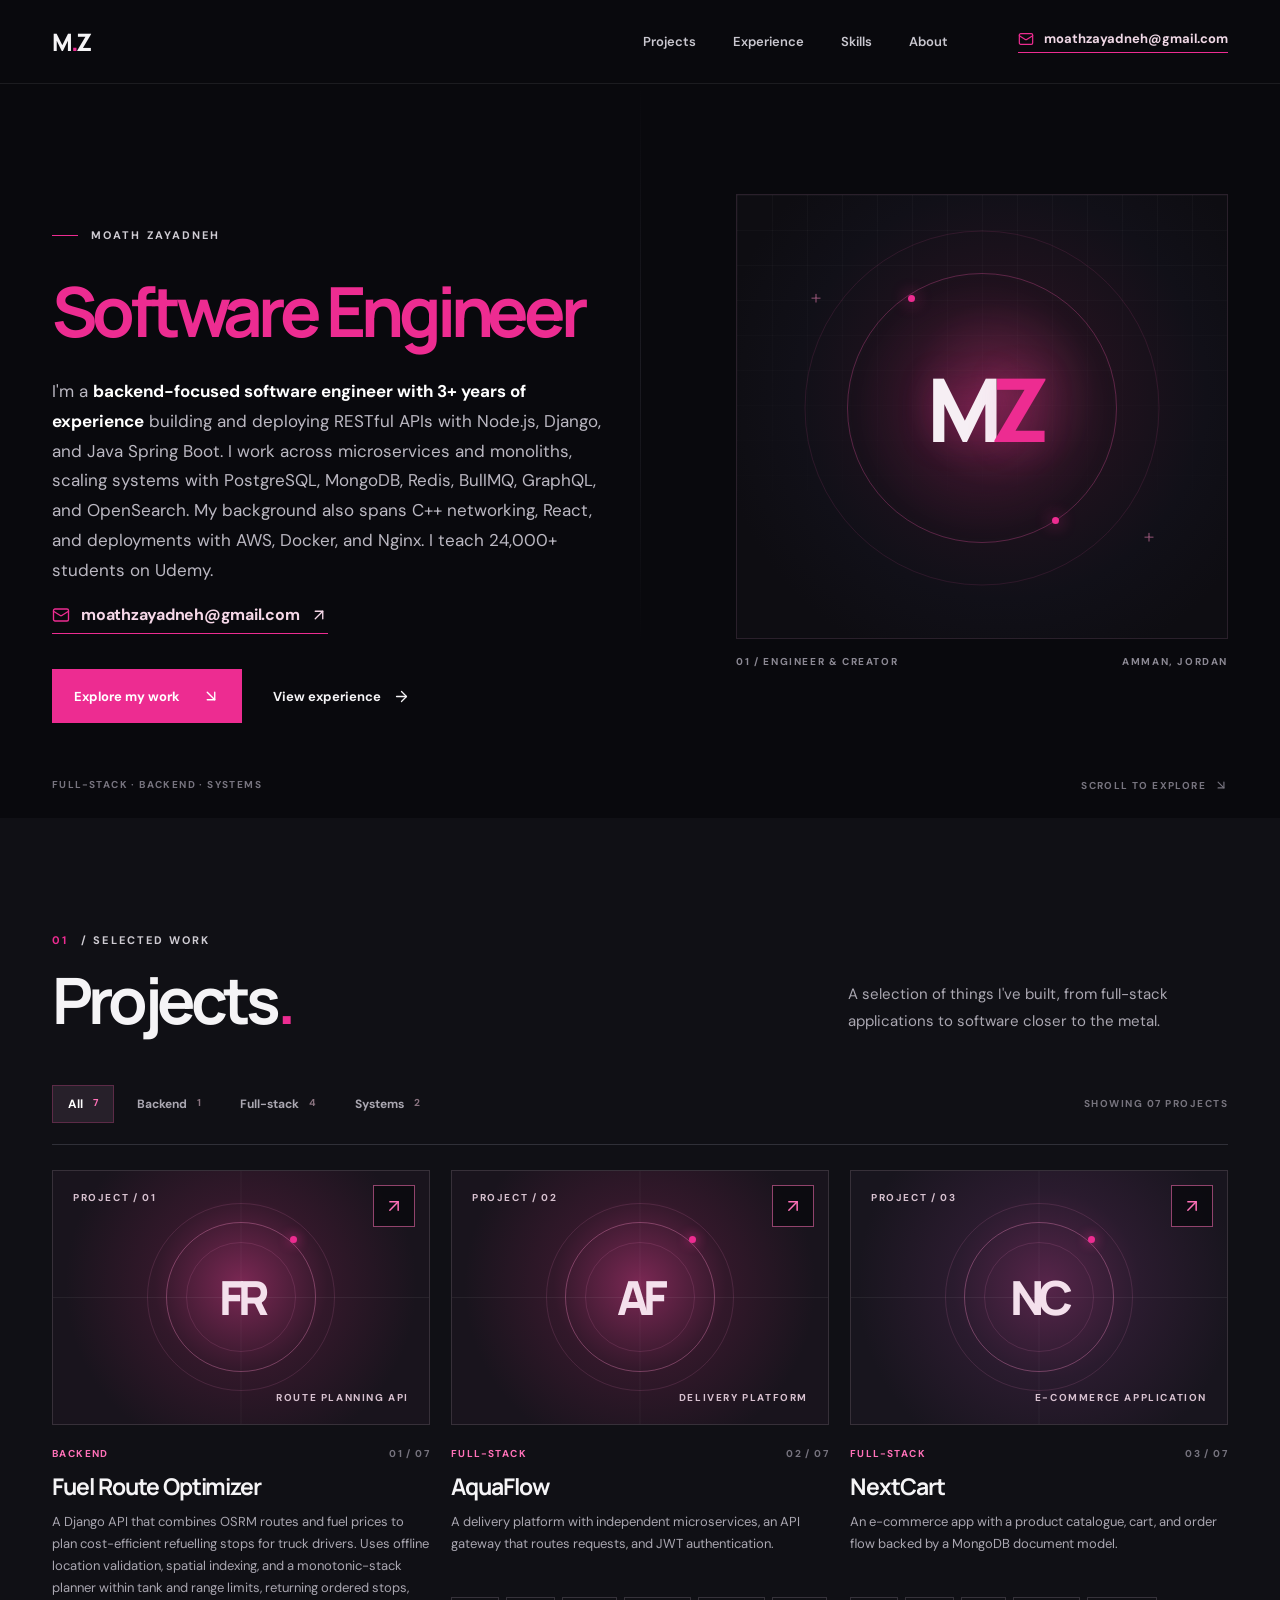
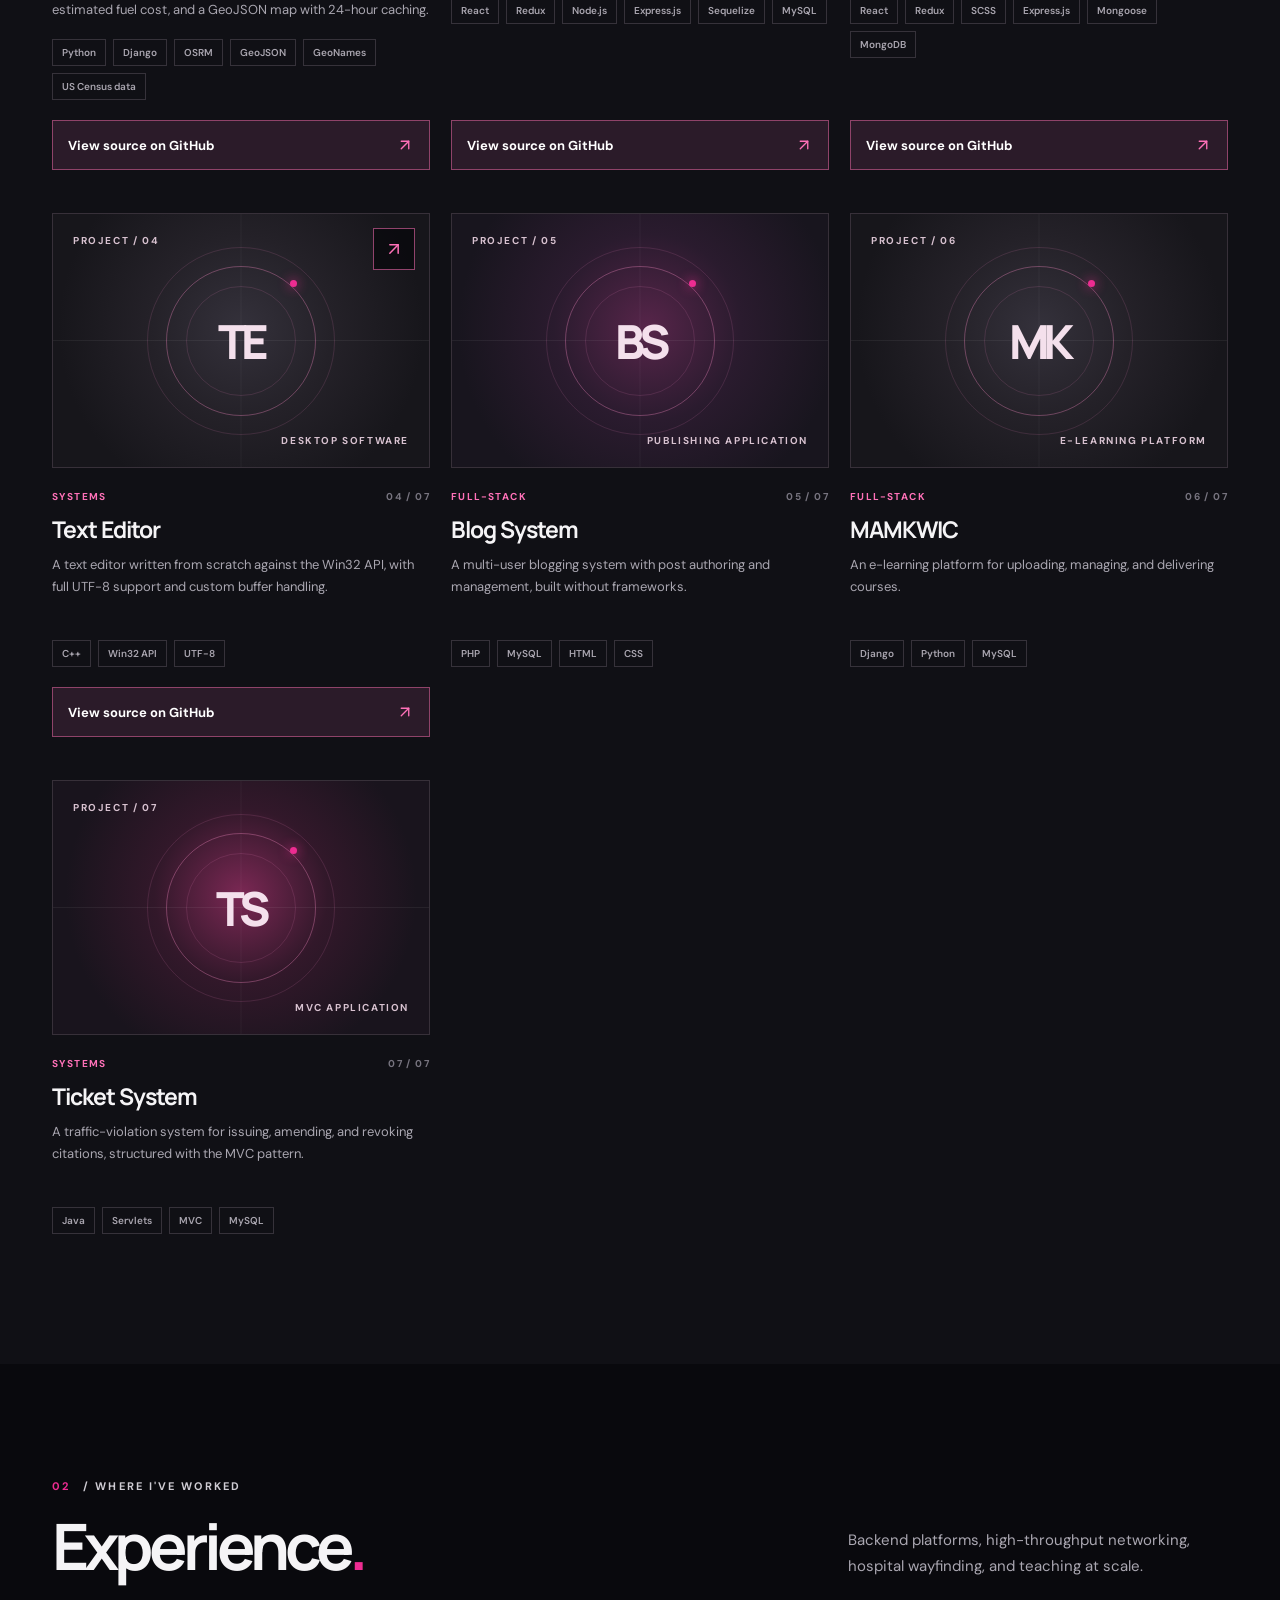
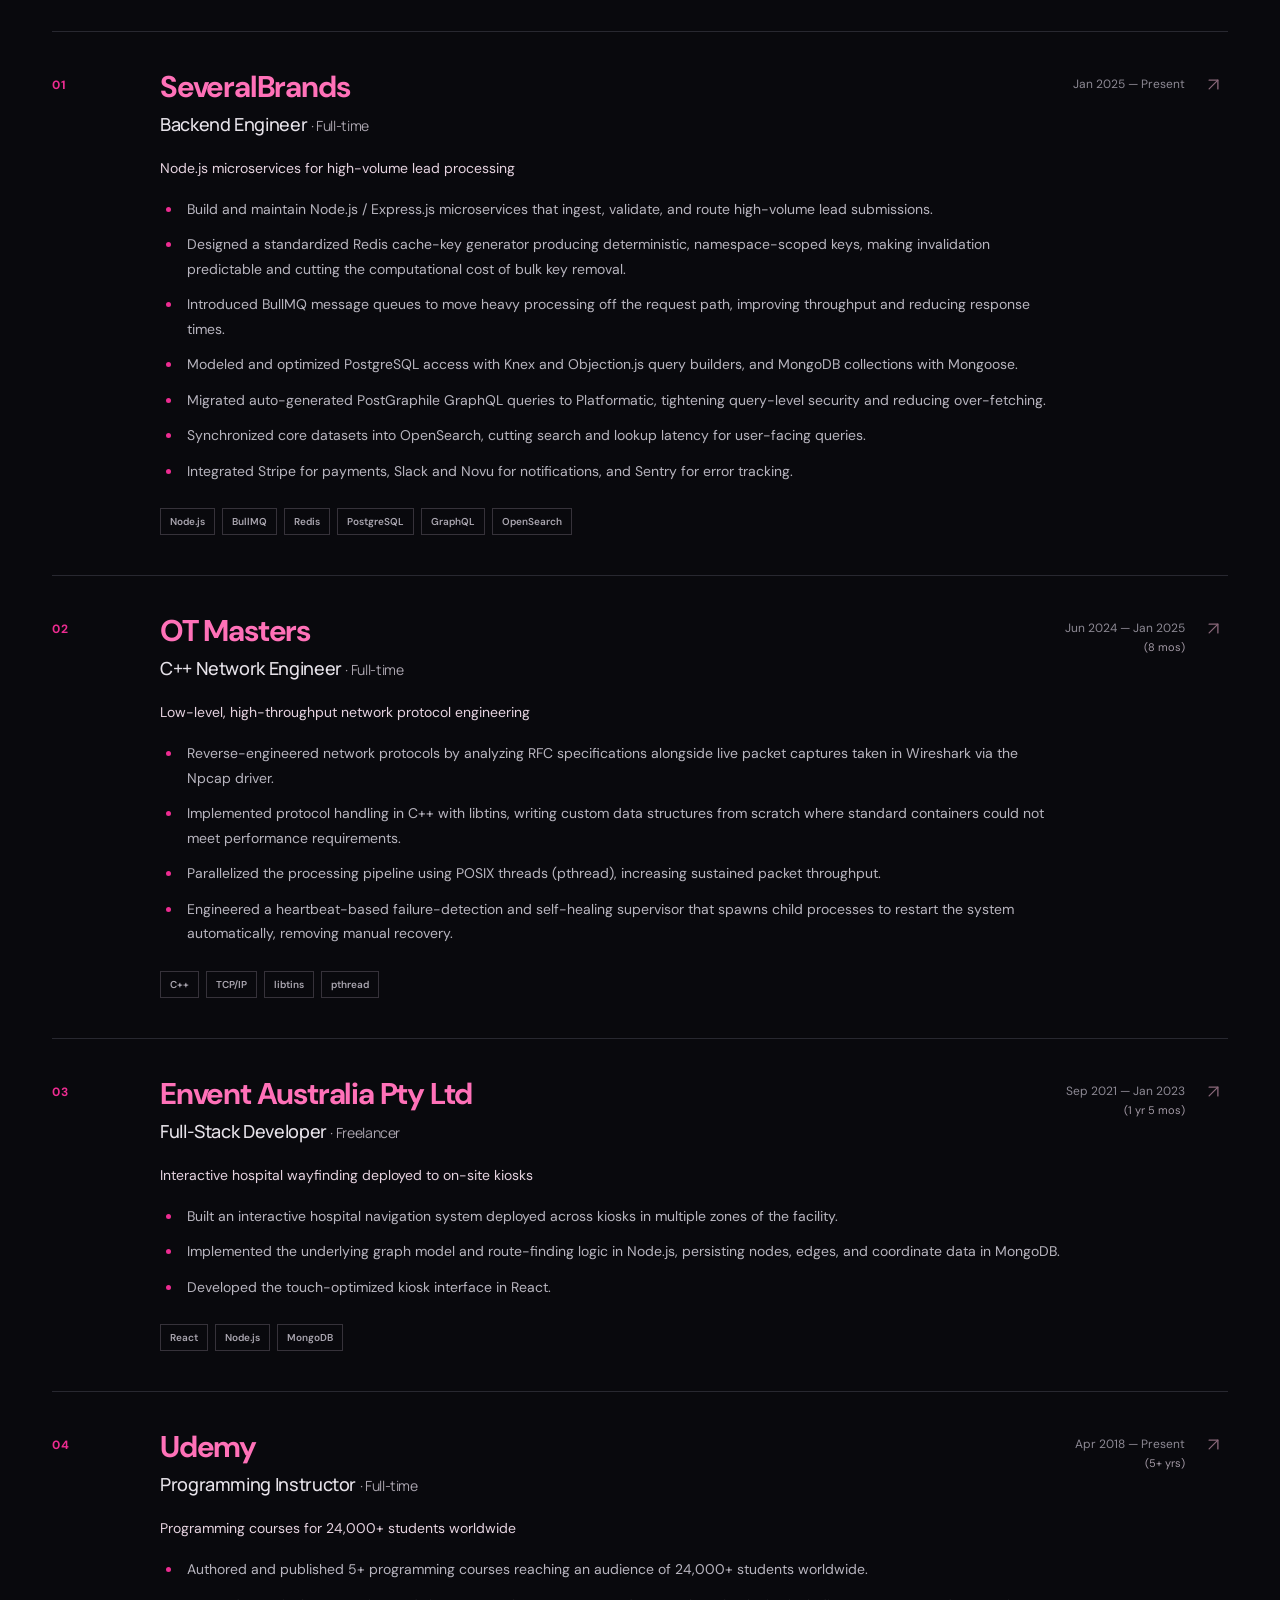
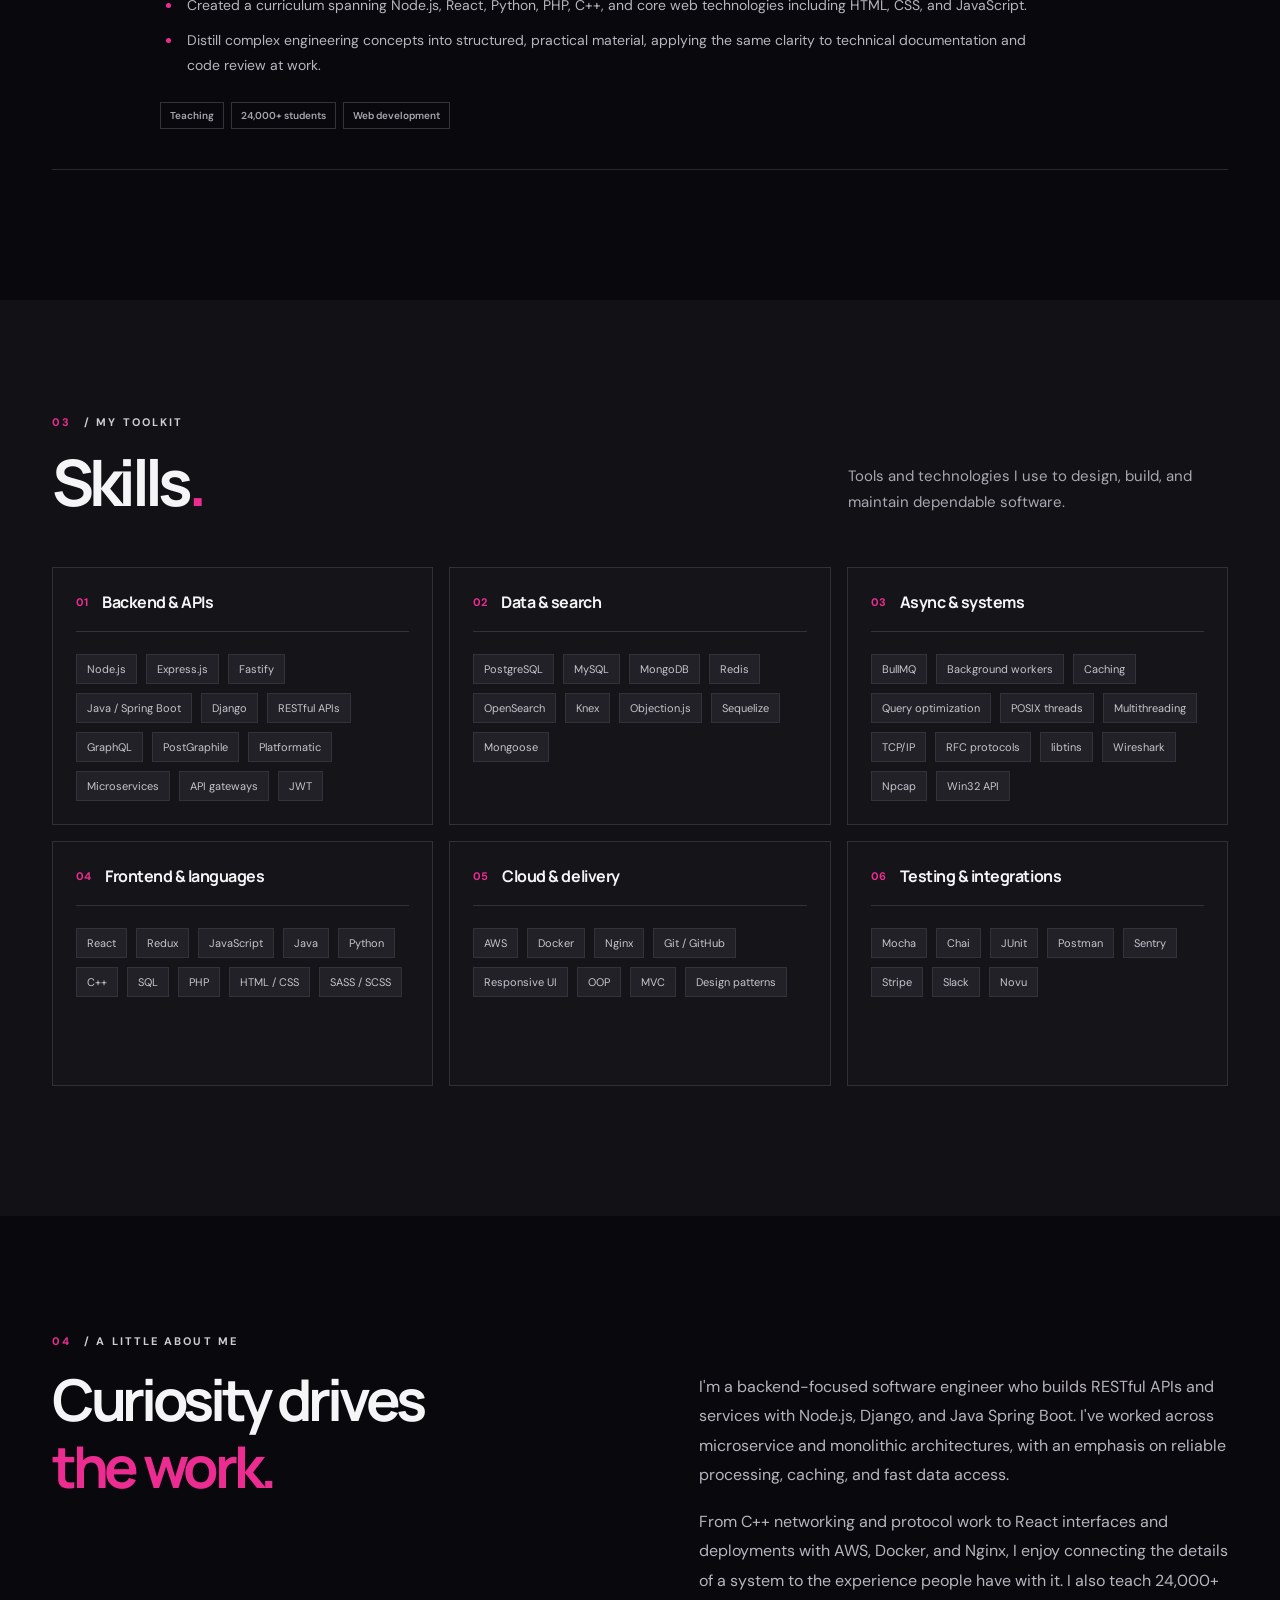
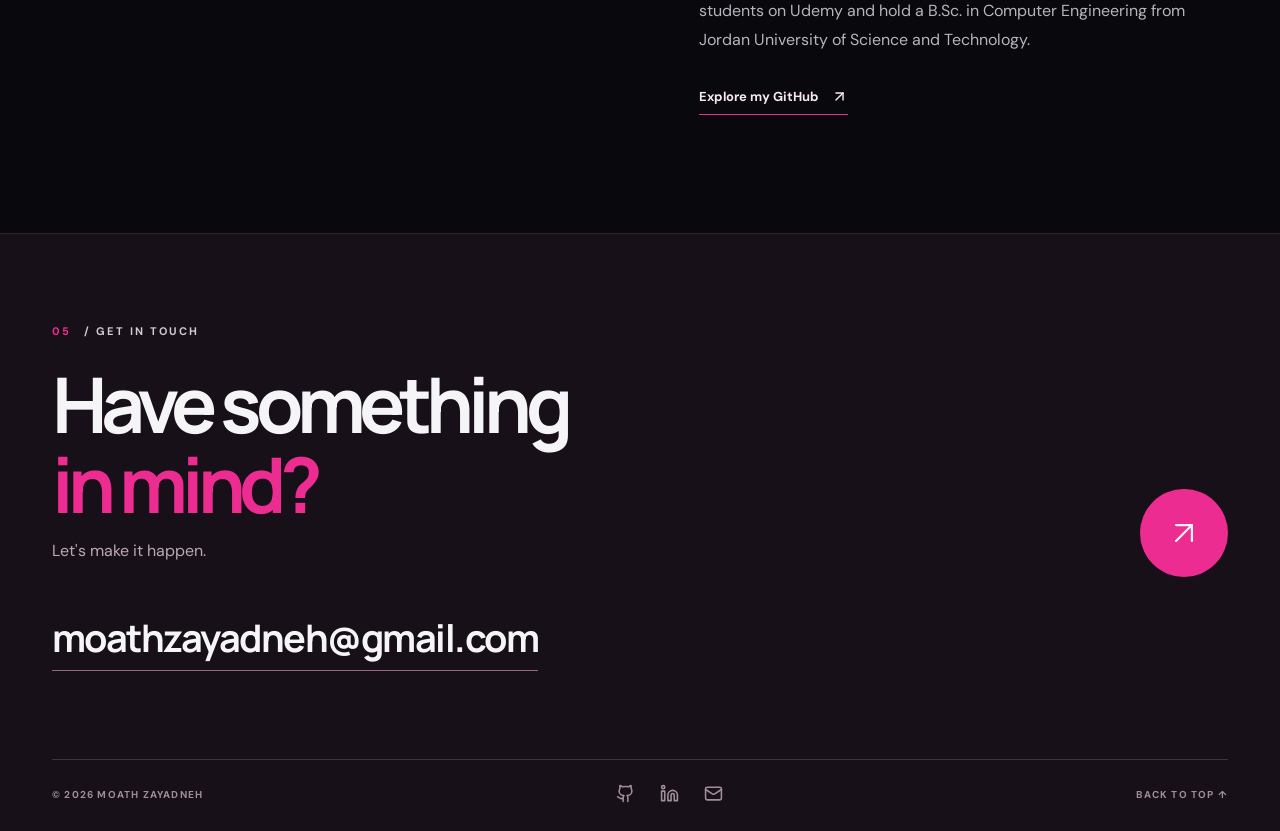
==== commit 70173d82: "Publish Fuel Route Optimizer portfolio project" ====
--- a/index.html
+++ b/index.html
@@ -1 +1 @@
-<!DOCTYPE html><!--RpmDgUdz22ayEF_imnlXl--><html lang="en"><head><meta charSet="utf-8"/><meta name="viewport" content="width=device-width, initial-scale=1"/><link rel="stylesheet" href="/_next/static/css/0b7a63cea8dcfa36.css" data-precedence="next"/><link rel="preload" as="script" fetchPriority="low" href="/_next/static/chunks/webpack-2bc309fe597aff29.js"/><script src="/_next/static/chunks/4bd1b696-c023c6e3521b1417.js" async=""></script><script src="/_next/static/chunks/255-f7c4c205ddd80098.js" async=""></script><script src="/_next/static/chunks/main-app-8c0dd2431a1d5686.js" async=""></script><script src="/_next/static/chunks/app/layout-16c188eff5490cf4.js" async=""></script><script src="/_next/static/chunks/app/page-c5c9798be4a27c20.js" async=""></script><title>Moath Zayadneh — Software Engineer</title><meta name="description" content="Portfolio of Moath Zayadneh, a software engineer building RESTful APIs and backend systems with Node.js, Django, and Spring Boot, alongside C++ networking and React."/><meta property="og:title" content="Moath Zayadneh — Software Engineer"/><meta property="og:description" content="RESTful APIs, backend systems, C++ networking, and React interfaces."/><meta property="og:type" content="website"/><meta name="twitter:card" content="summary"/><meta name="twitter:title" content="Moath Zayadneh — Software Engineer"/><meta name="twitter:description" content="RESTful APIs, backend systems, C++ networking, and React interfaces."/><link rel="icon" href="/favicon.svg"/><script src="/_next/static/chunks/polyfills-42372ed130431b0a.js" noModule=""></script></head><body><div hidden=""><!--$--><!--/$--></div><main><a class="skip-link" href="#content">Skip to content</a><header class="site-header"><div class="shell header-inner"><a class="brand" href="#top" aria-label="Moath Zayadneh, back to top">M<span>.</span>Z</a><nav class="desktop-nav" aria-label="Main navigation"><a href="#projects">Projects</a><a href="#experience">Experience</a><a href="#skills">Skills</a><a href="#about">About</a></nav><a class="header-email" href="mailto:moathzayadneh@gmail.com"><svg xmlns="http://www.w3.org/2000/svg" width="16" height="16" viewBox="0 0 24 24" fill="none" stroke="currentColor" stroke-width="1.8" stroke-linecap="round" stroke-linejoin="round" class="lucide lucide-mail"><rect width="20" height="16" x="2" y="4" rx="2"></rect><path d="m22 7-8.97 5.7a1.94 1.94 0 0 1-2.06 0L2 7"></path></svg> moathzayadneh@gmail.com</a><button class="menu-button" type="button" aria-label="Open menu" aria-expanded="false"><svg xmlns="http://www.w3.org/2000/svg" width="24" height="24" viewBox="0 0 24 24" fill="none" stroke="currentColor" stroke-width="2" stroke-linecap="round" stroke-linejoin="round" class="lucide lucide-menu"><line x1="4" x2="20" y1="12" y2="12"></line><line x1="4" x2="20" y1="6" y2="6"></line><line x1="4" x2="20" y1="18" y2="18"></line></svg></button></div></header><div id="content"><section class="hero shell" id="top" aria-labelledby="hero-title"><div class="hero-content"><div class="eyebrow"><span class="eyebrow-line"></span> MOATH ZAYADNEH</div><h1 id="hero-title">Software Engineer</h1><p class="hero-lead">I&#x27;m a <strong>backend-focused software engineer with 3+ years of experience</strong> building and deploying RESTful APIs with Node.js, Django, and Java Spring Boot. I work across microservices and monoliths, scaling systems with PostgreSQL, MongoDB, Redis, BullMQ, GraphQL, and OpenSearch. My background also spans C++ networking, React, and deployments with AWS, Docker, and Nginx. I teach 24,000+ students on Udemy.</p><a class="hero-email" href="mailto:moathzayadneh@gmail.com"><svg xmlns="http://www.w3.org/2000/svg" width="18" height="18" viewBox="0 0 24 24" fill="none" stroke="currentColor" stroke-width="1.8" stroke-linecap="round" stroke-linejoin="round" class="lucide lucide-mail"><rect width="20" height="16" x="2" y="4" rx="2"></rect><path d="m22 7-8.97 5.7a1.94 1.94 0 0 1-2.06 0L2 7"></path></svg> moathzayadneh@gmail.com <svg xmlns="http://www.w3.org/2000/svg" width="18" height="18" viewBox="0 0 24 24" fill="none" stroke="currentColor" stroke-width="1.8" stroke-linecap="round" stroke-linejoin="round" class="lucide lucide-arrow-up-right"><path d="M7 7h10v10"></path><path d="M7 17 17 7"></path></svg></a><div class="hero-actions"><a class="button button-primary" href="#projects">Explore my work <svg xmlns="http://www.w3.org/2000/svg" width="18" height="18" viewBox="0 0 24 24" fill="none" stroke="currentColor" stroke-width="1.8" stroke-linecap="round" stroke-linejoin="round" class="lucide lucide-arrow-down-right"><path d="m7 7 10 10"></path><path d="M17 7v10H7"></path></svg></a><a class="text-link" href="#experience">View experience <svg xmlns="http://www.w3.org/2000/svg" width="17" height="17" viewBox="0 0 24 24" fill="none" stroke="currentColor" stroke-width="1.8" stroke-linecap="round" stroke-linejoin="round" class="lucide lucide-arrow-right"><path d="M5 12h14"></path><path d="m12 5 7 7-7 7"></path></svg></a></div></div><div class="hero-aside" aria-hidden="true"><div class="hero-art"><div class="art-ring art-ring-one"></div><div class="art-ring art-ring-two"></div><div class="art-core">M<span>Z</span></div><span class="art-cross art-cross-one">+</span><span class="art-cross art-cross-two">+</span></div><div class="hero-art-caption"><span>01 / ENGINEER &amp; CREATOR</span><span>AMMAN, JORDAN</span></div></div><div class="hero-bottom"><span>FULL-STACK · BACKEND · SYSTEMS</span><span>SCROLL TO EXPLORE <svg xmlns="http://www.w3.org/2000/svg" width="14" height="14" viewBox="0 0 24 24" fill="none" stroke="currentColor" stroke-width="2" stroke-linecap="round" stroke-linejoin="round" class="lucide lucide-arrow-down-right"><path d="m7 7 10 10"></path><path d="M17 7v10H7"></path></svg></span></div></section><section class="section section-projects" id="projects" aria-labelledby="projects-title"><div class="shell"><div class="section-heading"><div><p class="section-kicker"><span>01</span> / SELECTED WORK</p><h2 id="projects-title">Projects<span class="accent-dot">.</span></h2></div><p class="section-intro">A selection of things I&#x27;ve built, from full-stack applications to software closer to the metal.</p></div><div class="project-toolbar"><div class="filters" role="group" aria-label="Filter projects"><button type="button" class="filter active" aria-pressed="true">All<span>6</span></button><button type="button" class="filter" aria-pressed="false">Full-stack<span>4</span></button><button type="button" class="filter" aria-pressed="false">Systems<span>2</span></button></div><span class="results-count">SHOWING <!-- -->06<!-- --> PROJECTS</span></div><div class="project-grid"><article class="project-card"><a class="project-card-link" href="https://github.com/themud2001/Graduation-Project" target="_blank" rel="noopener noreferrer" aria-label="View AquaFlow source code on GitHub (opens in a new tab)"><div class="project-visual tone-pink"><span class="visual-index">PROJECT / <!-- -->01</span><span class="visual-link-indicator" aria-hidden="true"><svg xmlns="http://www.w3.org/2000/svg" width="20" height="20" viewBox="0 0 24 24" fill="none" stroke="currentColor" stroke-width="1.8" stroke-linecap="round" stroke-linejoin="round" class="lucide lucide-arrow-up-right"><path d="M7 7h10v10"></path><path d="M7 17 17 7"></path></svg></span><div class="project-glyph"><span>AF</span><i></i></div><span class="visual-kind">Delivery platform</span></div><div class="project-meta"><span>FULL-STACK</span><span>01<!-- --> / 0<!-- -->6</span></div><h3>AquaFlow</h3><p>A delivery platform with independent microservices, an API gateway that routes requests, and JWT authentication.</p><div class="tag-list"><span>React</span><span>Redux</span><span>Node.js</span><span>Express.js</span><span>Sequelize</span><span>MySQL</span></div><span class="project-source">View source on GitHub <svg xmlns="http://www.w3.org/2000/svg" width="18" height="18" viewBox="0 0 24 24" fill="none" stroke="currentColor" stroke-width="1.8" stroke-linecap="round" stroke-linejoin="round" class="lucide lucide-arrow-up-right"><path d="M7 7h10v10"></path><path d="M7 17 17 7"></path></svg></span></a></article><article class="project-card"><a class="project-card-link" href="https://github.com/themud2001/eCommerce" target="_blank" rel="noopener noreferrer" aria-label="View NextCart source code on GitHub (opens in a new tab)"><div class="project-visual tone-plum"><span class="visual-index">PROJECT / <!-- -->02</span><span class="visual-link-indicator" aria-hidden="true"><svg xmlns="http://www.w3.org/2000/svg" width="20" height="20" viewBox="0 0 24 24" fill="none" stroke="currentColor" stroke-width="1.8" stroke-linecap="round" stroke-linejoin="round" class="lucide lucide-arrow-up-right"><path d="M7 7h10v10"></path><path d="M7 17 17 7"></path></svg></span><div class="project-glyph"><span>NC</span><i></i></div><span class="visual-kind">E-commerce application</span></div><div class="project-meta"><span>FULL-STACK</span><span>02<!-- --> / 0<!-- -->6</span></div><h3>NextCart</h3><p>An e-commerce app with a product catalogue, cart, and order flow backed by a MongoDB document model.</p><div class="tag-list"><span>React</span><span>Redux</span><span>SCSS</span><span>Express.js</span><span>Mongoose</span><span>MongoDB</span></div><span class="project-source">View source on GitHub <svg xmlns="http://www.w3.org/2000/svg" width="18" height="18" viewBox="0 0 24 24" fill="none" stroke="currentColor" stroke-width="1.8" stroke-linecap="round" stroke-linejoin="round" class="lucide lucide-arrow-up-right"><path d="M7 7h10v10"></path><path d="M7 17 17 7"></path></svg></span></a></article><article class="project-card"><a class="project-card-link" href="https://github.com/themud2001/TextEditor" target="_blank" rel="noopener noreferrer" aria-label="View Text Editor source code on GitHub (opens in a new tab)"><div class="project-visual tone-graphite"><span class="visual-index">PROJECT / <!-- -->03</span><span class="visual-link-indicator" aria-hidden="true"><svg xmlns="http://www.w3.org/2000/svg" width="20" height="20" viewBox="0 0 24 24" fill="none" stroke="currentColor" stroke-width="1.8" stroke-linecap="round" stroke-linejoin="round" class="lucide lucide-arrow-up-right"><path d="M7 7h10v10"></path><path d="M7 17 17 7"></path></svg></span><div class="project-glyph"><span>TE</span><i></i></div><span class="visual-kind">Desktop software</span></div><div class="project-meta"><span>SYSTEMS</span><span>03<!-- --> / 0<!-- -->6</span></div><h3>Text Editor</h3><p>A text editor written from scratch against the Win32 API, with full UTF-8 support and custom buffer handling.</p><div class="tag-list"><span>C++</span><span>Win32 API</span><span>UTF-8</span></div><span class="project-source">View source on GitHub <svg xmlns="http://www.w3.org/2000/svg" width="18" height="18" viewBox="0 0 24 24" fill="none" stroke="currentColor" stroke-width="1.8" stroke-linecap="round" stroke-linejoin="round" class="lucide lucide-arrow-up-right"><path d="M7 7h10v10"></path><path d="M7 17 17 7"></path></svg></span></a></article><article class="project-card"><div class="project-visual tone-plum"><span class="visual-index">PROJECT / <!-- -->04</span><div class="project-glyph"><span>BS</span><i></i></div><span class="visual-kind">Publishing application</span></div><div class="project-meta"><span>FULL-STACK</span><span>04<!-- --> / 0<!-- -->6</span></div><h3>Blog System</h3><p>A multi-user blogging system with post authoring and management, built without frameworks.</p><div class="tag-list"><span>PHP</span><span>MySQL</span><span>HTML</span><span>CSS</span></div></article><article class="project-card"><div class="project-visual tone-graphite"><span class="visual-index">PROJECT / <!-- -->05</span><div class="project-glyph"><span>MK</span><i></i></div><span class="visual-kind">E-learning platform</span></div><div class="project-meta"><span>FULL-STACK</span><span>05<!-- --> / 0<!-- -->6</span></div><h3>MAMKWIC</h3><p>An e-learning platform for uploading, managing, and delivering courses.</p><div class="tag-list"><span>Django</span><span>Python</span><span>MySQL</span></div></article><article class="project-card"><div class="project-visual tone-pink"><span class="visual-index">PROJECT / <!-- -->06</span><div class="project-glyph"><span>TS</span><i></i></div><span class="visual-kind">MVC application</span></div><div class="project-meta"><span>SYSTEMS</span><span>06<!-- --> / 0<!-- -->6</span></div><h3>Ticket System</h3><p>A traffic-violation system for issuing, amending, and revoking citations, structured with the MVC pattern.</p><div class="tag-list"><span>Java</span><span>Servlets</span><span>MVC</span><span>MySQL</span></div></article></div></div></section><section class="section section-experience" id="experience" aria-labelledby="experience-title"><div class="shell"><div class="section-heading"><div><p class="section-kicker"><span>02</span> / WHERE I&#x27;VE WORKED</p><h2 id="experience-title">Experience<span class="accent-dot">.</span></h2></div><p class="section-intro">Backend platforms, high-throughput networking, hospital wayfinding, and teaching at scale.</p></div><div class="experience-list"><article class="experience-item"><div class="experience-index">0<!-- -->1</div><div class="experience-main"><div class="experience-title-row"><div><p class="experience-company">SeveralBrands</p><h3>Backend Engineer<!-- --> <span class="experience-employment">· <!-- -->Full-time</span></h3></div><span class="experience-period">Jan 2025 — Present</span></div><p class="experience-focus">Node.js microservices for high-volume lead processing</p><ul class="experience-description"><li>Build and maintain Node.js / Express.js microservices that ingest, validate, and route high-volume lead submissions.</li><li>Designed a standardized Redis cache-key generator producing deterministic, namespace-scoped keys, making invalidation predictable and cutting the computational cost of bulk key removal.</li><li>Introduced BullMQ message queues to move heavy processing off the request path, improving throughput and reducing response times.</li><li>Modeled and optimized PostgreSQL access with Knex and Objection.js query builders, and MongoDB collections with Mongoose.</li><li>Migrated auto-generated PostGraphile GraphQL queries to Platformatic, tightening query-level security and reducing over-fetching.</li><li>Synchronized core datasets into OpenSearch, cutting search and lookup latency for user-facing queries.</li><li>Integrated Stripe for payments, Slack and Novu for notifications, and Sentry for error tracking.</li></ul><div class="tag-list"><span>Node.js</span><span>BullMQ</span><span>Redis</span><span>PostgreSQL</span><span>GraphQL</span><span>OpenSearch</span></div></div><svg xmlns="http://www.w3.org/2000/svg" width="21" height="21" viewBox="0 0 24 24" fill="none" stroke="currentColor" stroke-width="1.5" stroke-linecap="round" stroke-linejoin="round" class="lucide lucide-arrow-up-right experience-arrow"><path d="M7 7h10v10"></path><path d="M7 17 17 7"></path></svg></article><article class="experience-item"><div class="experience-index">0<!-- -->2</div><div class="experience-main"><div class="experience-title-row"><div><p class="experience-company">OT Masters</p><h3>C++ Network Engineer<!-- --> <span class="experience-employment">· <!-- -->Full-time</span></h3></div><span class="experience-period">Jun 2024 — Jan 2025<small>(<!-- -->8 mos<!-- -->)</small></span></div><p class="experience-focus">Low-level, high-throughput network protocol engineering</p><ul class="experience-description"><li>Reverse-engineered network protocols by analyzing RFC specifications alongside live packet captures taken in Wireshark via the Npcap driver.</li><li>Implemented protocol handling in C++ with libtins, writing custom data structures from scratch where standard containers could not meet performance requirements.</li><li>Parallelized the processing pipeline using POSIX threads (pthread), increasing sustained packet throughput.</li><li>Engineered a heartbeat-based failure-detection and self-healing supervisor that spawns child processes to restart the system automatically, removing manual recovery.</li></ul><div class="tag-list"><span>C++</span><span>TCP/IP</span><span>libtins</span><span>pthread</span></div></div><svg xmlns="http://www.w3.org/2000/svg" width="21" height="21" viewBox="0 0 24 24" fill="none" stroke="currentColor" stroke-width="1.5" stroke-linecap="round" stroke-linejoin="round" class="lucide lucide-arrow-up-right experience-arrow"><path d="M7 7h10v10"></path><path d="M7 17 17 7"></path></svg></article><article class="experience-item"><div class="experience-index">0<!-- -->3</div><div class="experience-main"><div class="experience-title-row"><div><p class="experience-company">Envent Australia Pty Ltd</p><h3>Full-Stack Developer<!-- --> <span class="experience-employment">· <!-- -->Freelancer</span></h3></div><span class="experience-period">Sep 2021 — Jan 2023<small>(<!-- -->1 yr 5 mos<!-- -->)</small></span></div><p class="experience-focus">Interactive hospital wayfinding deployed to on-site kiosks</p><ul class="experience-description"><li>Built an interactive hospital navigation system deployed across kiosks in multiple zones of the facility.</li><li>Implemented the underlying graph model and route-finding logic in Node.js, persisting nodes, edges, and coordinate data in MongoDB.</li><li>Developed the touch-optimized kiosk interface in React.</li></ul><div class="tag-list"><span>React</span><span>Node.js</span><span>MongoDB</span></div></div><svg xmlns="http://www.w3.org/2000/svg" width="21" height="21" viewBox="0 0 24 24" fill="none" stroke="currentColor" stroke-width="1.5" stroke-linecap="round" stroke-linejoin="round" class="lucide lucide-arrow-up-right experience-arrow"><path d="M7 7h10v10"></path><path d="M7 17 17 7"></path></svg></article><article class="experience-item"><div class="experience-index">0<!-- -->4</div><div class="experience-main"><div class="experience-title-row"><div><p class="experience-company">Udemy</p><h3>Programming Instructor<!-- --> <span class="experience-employment">· <!-- -->Full-time</span></h3></div><span class="experience-period">Apr 2018 — Present<small>(<!-- -->5+ yrs<!-- -->)</small></span></div><p class="experience-focus">Programming courses for 24,000+ students worldwide</p><ul class="experience-description"><li>Authored and published 5+ programming courses reaching an audience of 24,000+ students worldwide.</li><li>Created a curriculum spanning Node.js, React, Python, PHP, C++, and core web technologies including HTML, CSS, and JavaScript.</li><li>Distill complex engineering concepts into structured, practical material, applying the same clarity to technical documentation and code review at work.</li></ul><div class="tag-list"><span>Teaching</span><span>24,000+ students</span><span>Web development</span></div></div><svg xmlns="http://www.w3.org/2000/svg" width="21" height="21" viewBox="0 0 24 24" fill="none" stroke="currentColor" stroke-width="1.5" stroke-linecap="round" stroke-linejoin="round" class="lucide lucide-arrow-up-right experience-arrow"><path d="M7 7h10v10"></path><path d="M7 17 17 7"></path></svg></article></div></div></section><section class="section section-skills" id="skills" aria-labelledby="skills-title"><div class="shell"><div class="section-heading"><div><p class="section-kicker"><span>03</span> / MY TOOLKIT</p><h2 id="skills-title">Skills<span class="accent-dot">.</span></h2></div><p class="section-intro">Tools and technologies I use to design, build, and maintain dependable software.</p></div><div class="skills-grid"><div class="skill-group"><div class="skill-group-head"><span>0<!-- -->1</span><h3>Backend &amp; APIs</h3></div><div class="skill-items"><span>Node.js</span><span>Express.js</span><span>Fastify</span><span>Java / Spring Boot</span><span>Django</span><span>RESTful APIs</span><span>GraphQL</span><span>PostGraphile</span><span>Platformatic</span><span>Microservices</span><span>API gateways</span><span>JWT</span></div></div><div class="skill-group"><div class="skill-group-head"><span>0<!-- -->2</span><h3>Data &amp; search</h3></div><div class="skill-items"><span>PostgreSQL</span><span>MySQL</span><span>MongoDB</span><span>Redis</span><span>OpenSearch</span><span>Knex</span><span>Objection.js</span><span>Sequelize</span><span>Mongoose</span></div></div><div class="skill-group"><div class="skill-group-head"><span>0<!-- -->3</span><h3>Async &amp; systems</h3></div><div class="skill-items"><span>BullMQ</span><span>Background workers</span><span>Caching</span><span>Query optimization</span><span>POSIX threads</span><span>Multithreading</span><span>TCP/IP</span><span>RFC protocols</span><span>libtins</span><span>Wireshark</span><span>Npcap</span><span>Win32 API</span></div></div><div class="skill-group"><div class="skill-group-head"><span>0<!-- -->4</span><h3>Frontend &amp; languages</h3></div><div class="skill-items"><span>React</span><span>Redux</span><span>JavaScript</span><span>Java</span><span>Python</span><span>C++</span><span>SQL</span><span>PHP</span><span>HTML / CSS</span><span>SASS / SCSS</span></div></div><div class="skill-group"><div class="skill-group-head"><span>0<!-- -->5</span><h3>Cloud &amp; delivery</h3></div><div class="skill-items"><span>AWS</span><span>Docker</span><span>Nginx</span><span>Git / GitHub</span><span>Responsive UI</span><span>OOP</span><span>MVC</span><span>Design patterns</span></div></div><div class="skill-group"><div class="skill-group-head"><span>0<!-- -->6</span><h3>Testing &amp; integrations</h3></div><div class="skill-items"><span>Mocha</span><span>Chai</span><span>JUnit</span><span>Postman</span><span>Sentry</span><span>Stripe</span><span>Slack</span><span>Novu</span></div></div></div></div></section><section class="about-section" id="about" aria-labelledby="about-title"><div class="shell about-grid"><div><p class="section-kicker"><span>04</span> / A LITTLE ABOUT ME</p><h2 id="about-title">Curiosity drives<br/><em>the work.</em></h2></div><div class="about-copy"><p>I&#x27;m a backend-focused software engineer who builds RESTful APIs and services with Node.js, Django, and Java Spring Boot. I&#x27;ve worked across microservice and monolithic architectures, with an emphasis on reliable processing, caching, and fast data access.</p><p>From C++ networking and protocol work to React interfaces and deployments with AWS, Docker, and Nginx, I enjoy connecting the details of a system to the experience people have with it. I also teach 24,000+ students on Udemy and hold a B.Sc. in Computer Engineering from Jordan University of Science and Technology.</p><a class="text-link" href="https://github.com/themud2001" target="_blank" rel="noopener noreferrer">Explore my GitHub <svg xmlns="http://www.w3.org/2000/svg" width="17" height="17" viewBox="0 0 24 24" fill="none" stroke="currentColor" stroke-width="2" stroke-linecap="round" stroke-linejoin="round" class="lucide lucide-arrow-up-right"><path d="M7 7h10v10"></path><path d="M7 17 17 7"></path></svg></a></div></div></section><footer class="footer" id="contact"><div class="shell"><p class="section-kicker"><span>05</span> / GET IN TOUCH</p><div class="footer-main"><div><h2>Have something<br/><em>in mind?</em></h2><p>Let&#x27;s make it happen.</p></div><a class="footer-mail" href="mailto:moathzayadneh@gmail.com" aria-label="Email Moath Zayadneh"><svg xmlns="http://www.w3.org/2000/svg" width="38" height="38" viewBox="0 0 24 24" fill="none" stroke="currentColor" stroke-width="1.4" stroke-linecap="round" stroke-linejoin="round" class="lucide lucide-arrow-up-right"><path d="M7 7h10v10"></path><path d="M7 17 17 7"></path></svg></a></div><a class="email-link" href="mailto:moathzayadneh@gmail.com">moathzayadneh@gmail.com</a><div class="footer-bottom"><span>© <!-- -->2026<!-- --> MOATH ZAYADNEH</span><div><a href="https://github.com/themud2001" target="_blank" rel="noopener noreferrer" aria-label="GitHub"><svg xmlns="http://www.w3.org/2000/svg" width="19" height="19" viewBox="0 0 24 24" fill="none" stroke="currentColor" stroke-width="2" stroke-linecap="round" stroke-linejoin="round" class="lucide lucide-github"><path d="M15 22v-4a4.8 4.8 0 0 0-1-3.5c3 0 6-2 6-5.5.08-1.25-.27-2.48-1-3.5.28-1.15.28-2.35 0-3.5 0 0-1 0-3 1.5-2.64-.5-5.36-.5-8 0C6 2 5 2 5 2c-.3 1.15-.3 2.35 0 3.5A5.403 5.403 0 0 0 4 9c0 3.5 3 5.5 6 5.5-.39.49-.68 1.05-.85 1.65-.17.6-.22 1.23-.15 1.85v4"></path><path d="M9 18c-4.51 2-5-2-7-2"></path></svg></a><a href="https://www.linkedin.com/in/moath-zayadneh" target="_blank" rel="noopener noreferrer" aria-label="LinkedIn"><svg xmlns="http://www.w3.org/2000/svg" width="19" height="19" viewBox="0 0 24 24" fill="none" stroke="currentColor" stroke-width="2" stroke-linecap="round" stroke-linejoin="round" class="lucide lucide-linkedin"><path d="M16 8a6 6 0 0 1 6 6v7h-4v-7a2 2 0 0 0-2-2 2 2 0 0 0-2 2v7h-4v-7a6 6 0 0 1 6-6z"></path><rect width="4" height="12" x="2" y="9"></rect><circle cx="4" cy="4" r="2"></circle></svg></a><a href="mailto:moathzayadneh@gmail.com" aria-label="Email"><svg xmlns="http://www.w3.org/2000/svg" width="19" height="19" viewBox="0 0 24 24" fill="none" stroke="currentColor" stroke-width="2" stroke-linecap="round" stroke-linejoin="round" class="lucide lucide-mail"><rect width="20" height="16" x="2" y="4" rx="2"></rect><path d="m22 7-8.97 5.7a1.94 1.94 0 0 1-2.06 0L2 7"></path></svg></a></div><a href="#top">BACK TO TOP ↑</a></div></div></footer></div></main><!--$--><!--/$--><script src="/_next/static/chunks/webpack-2bc309fe597aff29.js" id="_R_" async=""></script><script>(self.__next_f=self.__next_f||[]).push([0])</script><script>self.__next_f.push([1,"1:\"$Sreact.fragment\"\n2:I[9766,[],\"\"]\n3:I[8924,[],\"\"]\n4:I[1402,[\"177\",\"static/chunks/app/layout-16c188eff5490cf4.js\"],\"\"]\n5:I[1959,[],\"ClientPageRoot\"]\n6:I[2603,[\"974\",\"static/chunks/app/page-c5c9798be4a27c20.js\"],\"default\"]\n9:I[4431,[],\"OutletBoundary\"]\nb:I[5278,[],\"AsyncMetadataOutlet\"]\nd:I[4431,[],\"ViewportBoundary\"]\nf:I[4431,[],\"MetadataBoundary\"]\n10:\"$Sreact.suspense\"\n12:I[7150,[],\"\"]\n:HL[\"/_next/static/css/0b7a63cea8dcfa36.css\",\"style\"]\n"])</script><script>self.__next_f.push([1,"0:{\"P\":null,\"b\":\"RpmDgUdz22ayEF-imnlXl\",\"p\":\"\",\"c\":[\"\",\"\"],\"i\":false,\"f\":[[[\"\",{\"children\":[\"__PAGE__\",{}]},\"$undefined\",\"$undefined\",true],[\"\",[\"$\",\"$1\",\"c\",{\"children\":[[[\"$\",\"link\",\"0\",{\"rel\":\"stylesheet\",\"href\":\"/_next/static/css/0b7a63cea8dcfa36.css\",\"precedence\":\"next\",\"crossOrigin\":\"$undefined\",\"nonce\":\"$undefined\"}]],[\"$\",\"html\",null,{\"lang\":\"en\",\"children\":[\"$\",\"body\",null,{\"children\":[[\"$\",\"$L2\",null,{\"parallelRouterKey\":\"children\",\"error\":\"$undefined\",\"errorStyles\":\"$undefined\",\"errorScripts\":\"$undefined\",\"template\":[\"$\",\"$L3\",null,{}],\"templateStyles\":\"$undefined\",\"templateScripts\":\"$undefined\",\"notFound\":[[[\"$\",\"title\",null,{\"children\":\"404: This page could not be found.\"}],[\"$\",\"div\",null,{\"style\":{\"fontFamily\":\"system-ui,\\\"Segoe UI\\\",Roboto,Helvetica,Arial,sans-serif,\\\"Apple Color Emoji\\\",\\\"Segoe UI Emoji\\\"\",\"height\":\"100vh\",\"textAlign\":\"center\",\"display\":\"flex\",\"flexDirection\":\"column\",\"alignItems\":\"center\",\"justifyContent\":\"center\"},\"children\":[\"$\",\"div\",null,{\"children\":[[\"$\",\"style\",null,{\"dangerouslySetInnerHTML\":{\"__html\":\"body{color:#000;background:#fff;margin:0}.next-error-h1{border-right:1px solid rgba(0,0,0,.3)}@media (prefers-color-scheme:dark){body{color:#fff;background:#000}.next-error-h1{border-right:1px solid rgba(255,255,255,.3)}}\"}}],[\"$\",\"h1\",null,{\"className\":\"next-error-h1\",\"style\":{\"display\":\"inline-block\",\"margin\":\"0 20px 0 0\",\"padding\":\"0 23px 0 0\",\"fontSize\":24,\"fontWeight\":500,\"verticalAlign\":\"top\",\"lineHeight\":\"49px\"},\"children\":404}],[\"$\",\"div\",null,{\"style\":{\"display\":\"inline-block\"},\"children\":[\"$\",\"h2\",null,{\"style\":{\"fontSize\":14,\"fontWeight\":400,\"lineHeight\":\"49px\",\"margin\":0},\"children\":\"This page could not be found.\"}]}]]}]}]],[]],\"forbidden\":\"$undefined\",\"unauthorized\":\"$undefined\"}],[\"$\",\"$L4\",null,{\"id\":\"microsoft-clarity\",\"strategy\":\"afterInteractive\",\"children\":\"(function(c,l,a,r,i,t,y){\\n              c[a]=c[a]||function(){(c[a].q=c[a].q||[]).push(arguments)};\\n              t=l.createElement(r);t.async=1;t.src=\\\"https://www.clarity.ms/tag/\\\"+i;\\n              y=l.getElementsByTagName(r)[0];y.parentNode.insertBefore(t,y);\\n            })(window,document,\\\"clarity\\\",\\\"script\\\",\\\"yluak9k8fr\\\");\"}]]}]}]]}],{\"children\":[\"__PAGE__\",[\"$\",\"$1\",\"c\",{\"children\":[[\"$\",\"$L5\",null,{\"Component\":\"$6\",\"searchParams\":{},\"params\":{},\"promises\":[\"$@7\",\"$@8\"]}],null,[\"$\",\"$L9\",null,{\"children\":[\"$La\",[\"$\",\"$Lb\",null,{\"promise\":\"$@c\"}]]}]]}],{},null,false]},null,false],[\"$\",\"$1\",\"h\",{\"children\":[null,[[\"$\",\"$Ld\",null,{\"children\":\"$Le\"}],null],[\"$\",\"$Lf\",null,{\"children\":[\"$\",\"div\",null,{\"hidden\":true,\"children\":[\"$\",\"$10\",null,{\"fallback\":null,\"children\":\"$L11\"}]}]}]]}],false]],\"m\":\"$undefined\",\"G\":[\"$12\",[]],\"s\":false,\"S\":true}\n"])</script><script>self.__next_f.push([1,"7:{}\n8:\"$0:f:0:1:2:children:1:props:children:0:props:params\"\n"])</script><script>self.__next_f.push([1,"e:[[\"$\",\"meta\",\"0\",{\"charSet\":\"utf-8\"}],[\"$\",\"meta\",\"1\",{\"name\":\"viewport\",\"content\":\"width=device-width, initial-scale=1\"}]]\na:null\n"])</script><script>self.__next_f.push([1,"13:I[622,[],\"IconMark\"]\n"])</script><script>self.__next_f.push([1,"c:{\"metadata\":[[\"$\",\"title\",\"0\",{\"children\":\"Moath Zayadneh — Software Engineer\"}],[\"$\",\"meta\",\"1\",{\"name\":\"description\",\"content\":\"Portfolio of Moath Zayadneh, a software engineer building RESTful APIs and backend systems with Node.js, Django, and Spring Boot, alongside C++ networking and React.\"}],[\"$\",\"meta\",\"2\",{\"property\":\"og:title\",\"content\":\"Moath Zayadneh — Software Engineer\"}],[\"$\",\"meta\",\"3\",{\"property\":\"og:description\",\"content\":\"RESTful APIs, backend systems, C++ networking, and React interfaces.\"}],[\"$\",\"meta\",\"4\",{\"property\":\"og:type\",\"content\":\"website\"}],[\"$\",\"meta\",\"5\",{\"name\":\"twitter:card\",\"content\":\"summary\"}],[\"$\",\"meta\",\"6\",{\"name\":\"twitter:title\",\"content\":\"Moath Zayadneh — Software Engineer\"}],[\"$\",\"meta\",\"7\",{\"name\":\"twitter:description\",\"content\":\"RESTful APIs, backend systems, C++ networking, and React interfaces.\"}],[\"$\",\"link\",\"8\",{\"rel\":\"icon\",\"href\":\"/favicon.svg\"}],[\"$\",\"$L13\",\"9\",{}]],\"error\":null,\"digest\":\"$undefined\"}\n"])</script><script>self.__next_f.push([1,"11:\"$c:metadata\"\n"])</script></body></html>+<!DOCTYPE html><!--XjzBF5W4ISkkvO4YuB4_7--><html lang="en"><head><meta charSet="utf-8"/><meta name="viewport" content="width=device-width, initial-scale=1"/><link rel="stylesheet" href="/_next/static/css/e06a63b9f5d8aefa.css" data-precedence="next"/><link rel="preload" as="script" fetchPriority="low" href="/_next/static/chunks/webpack-2bc309fe597aff29.js"/><script src="/_next/static/chunks/4bd1b696-c023c6e3521b1417.js" async=""></script><script src="/_next/static/chunks/255-f7c4c205ddd80098.js" async=""></script><script src="/_next/static/chunks/main-app-8c0dd2431a1d5686.js" async=""></script><script src="/_next/static/chunks/app/layout-16c188eff5490cf4.js" async=""></script><script src="/_next/static/chunks/app/page-4e4b955fe4a266e9.js" async=""></script><title>Moath Zayadneh — Software Engineer</title><meta name="description" content="Portfolio of Moath Zayadneh, a software engineer building RESTful APIs and backend systems with Node.js, Django, and Spring Boot, alongside C++ networking and React."/><meta property="og:title" content="Moath Zayadneh — Software Engineer"/><meta property="og:description" content="RESTful APIs, backend systems, C++ networking, and React interfaces."/><meta property="og:type" content="website"/><meta name="twitter:card" content="summary"/><meta name="twitter:title" content="Moath Zayadneh — Software Engineer"/><meta name="twitter:description" content="RESTful APIs, backend systems, C++ networking, and React interfaces."/><link rel="icon" href="/favicon.svg"/><script src="/_next/static/chunks/polyfills-42372ed130431b0a.js" noModule=""></script></head><body><div hidden=""><!--$--><!--/$--></div><main><a class="skip-link" href="#content">Skip to content</a><header class="site-header"><div class="shell header-inner"><a class="brand" href="#top" aria-label="Moath Zayadneh, back to top">M<span>.</span>Z</a><nav class="desktop-nav" aria-label="Main navigation"><a href="#projects">Projects</a><a href="#experience">Experience</a><a href="#skills">Skills</a><a href="#about">About</a></nav><a class="header-email" href="mailto:moathzayadneh@gmail.com"><svg xmlns="http://www.w3.org/2000/svg" width="16" height="16" viewBox="0 0 24 24" fill="none" stroke="currentColor" stroke-width="1.8" stroke-linecap="round" stroke-linejoin="round" class="lucide lucide-mail"><rect width="20" height="16" x="2" y="4" rx="2"></rect><path d="m22 7-8.97 5.7a1.94 1.94 0 0 1-2.06 0L2 7"></path></svg> moathzayadneh@gmail.com</a><button class="menu-button" type="button" aria-label="Open menu" aria-expanded="false"><svg xmlns="http://www.w3.org/2000/svg" width="24" height="24" viewBox="0 0 24 24" fill="none" stroke="currentColor" stroke-width="2" stroke-linecap="round" stroke-linejoin="round" class="lucide lucide-menu"><line x1="4" x2="20" y1="12" y2="12"></line><line x1="4" x2="20" y1="6" y2="6"></line><line x1="4" x2="20" y1="18" y2="18"></line></svg></button></div></header><div id="content"><section class="hero shell" id="top" aria-labelledby="hero-title"><div class="hero-content"><div class="eyebrow"><span class="eyebrow-line"></span> MOATH ZAYADNEH</div><h1 id="hero-title">Software Engineer</h1><p class="hero-lead">I&#x27;m a <strong>backend-focused software engineer with 3+ years of experience</strong> building and deploying RESTful APIs with Node.js, Django, and Java Spring Boot. I work across microservices and monoliths, scaling systems with PostgreSQL, MongoDB, Redis, BullMQ, GraphQL, and OpenSearch. My background also spans C++ networking, React, and deployments with AWS, Docker, and Nginx. I teach 24,000+ students on Udemy.</p><a class="hero-email" href="mailto:moathzayadneh@gmail.com"><svg xmlns="http://www.w3.org/2000/svg" width="18" height="18" viewBox="0 0 24 24" fill="none" stroke="currentColor" stroke-width="1.8" stroke-linecap="round" stroke-linejoin="round" class="lucide lucide-mail"><rect width="20" height="16" x="2" y="4" rx="2"></rect><path d="m22 7-8.97 5.7a1.94 1.94 0 0 1-2.06 0L2 7"></path></svg> moathzayadneh@gmail.com <svg xmlns="http://www.w3.org/2000/svg" width="18" height="18" viewBox="0 0 24 24" fill="none" stroke="currentColor" stroke-width="1.8" stroke-linecap="round" stroke-linejoin="round" class="lucide lucide-arrow-up-right"><path d="M7 7h10v10"></path><path d="M7 17 17 7"></path></svg></a><div class="hero-actions"><a class="button button-primary" href="#projects">Explore my work <svg xmlns="http://www.w3.org/2000/svg" width="18" height="18" viewBox="0 0 24 24" fill="none" stroke="currentColor" stroke-width="1.8" stroke-linecap="round" stroke-linejoin="round" class="lucide lucide-arrow-down-right"><path d="m7 7 10 10"></path><path d="M17 7v10H7"></path></svg></a><a class="text-link" href="#experience">View experience <svg xmlns="http://www.w3.org/2000/svg" width="17" height="17" viewBox="0 0 24 24" fill="none" stroke="currentColor" stroke-width="1.8" stroke-linecap="round" stroke-linejoin="round" class="lucide lucide-arrow-right"><path d="M5 12h14"></path><path d="m12 5 7 7-7 7"></path></svg></a></div></div><div class="hero-aside" aria-hidden="true"><div class="hero-art"><div class="art-ring art-ring-one"></div><div class="art-ring art-ring-two"></div><div class="art-core">M<span>Z</span></div><span class="art-cross art-cross-one">+</span><span class="art-cross art-cross-two">+</span></div><div class="hero-art-caption"><span>01 / ENGINEER &amp; CREATOR</span><span>AMMAN, JORDAN</span></div></div><div class="hero-bottom"><span>FULL-STACK · BACKEND · SYSTEMS</span><span>SCROLL TO EXPLORE <svg xmlns="http://www.w3.org/2000/svg" width="14" height="14" viewBox="0 0 24 24" fill="none" stroke="currentColor" stroke-width="2" stroke-linecap="round" stroke-linejoin="round" class="lucide lucide-arrow-down-right"><path d="m7 7 10 10"></path><path d="M17 7v10H7"></path></svg></span></div></section><section class="section section-projects" id="projects" aria-labelledby="projects-title"><div class="shell"><div class="section-heading"><div><p class="section-kicker"><span>01</span> / SELECTED WORK</p><h2 id="projects-title">Projects<span class="accent-dot">.</span></h2></div><p class="section-intro">A selection of things I&#x27;ve built, from full-stack applications to software closer to the metal.</p></div><div class="project-toolbar"><div class="filters" role="group" aria-label="Filter projects"><button type="button" class="filter active" aria-pressed="true">All<span>7</span></button><button type="button" class="filter" aria-pressed="false">Backend<span>1</span></button><button type="button" class="filter" aria-pressed="false">Full-stack<span>4</span></button><button type="button" class="filter" aria-pressed="false">Systems<span>2</span></button></div><span class="results-count">SHOWING <!-- -->07<!-- --> PROJECTS</span></div><div class="project-grid"><article class="project-card"><a class="project-card-link" href="https://github.com/themud2001/fuel-route-optimizer" target="_blank" rel="noopener noreferrer" aria-label="View Fuel Route Optimizer source code on GitHub (opens in a new tab)"><div class="project-visual tone-pink"><span class="visual-index">PROJECT / <!-- -->01</span><span class="visual-link-indicator" aria-hidden="true"><svg xmlns="http://www.w3.org/2000/svg" width="20" height="20" viewBox="0 0 24 24" fill="none" stroke="currentColor" stroke-width="1.8" stroke-linecap="round" stroke-linejoin="round" class="lucide lucide-arrow-up-right"><path d="M7 7h10v10"></path><path d="M7 17 17 7"></path></svg></span><div class="project-glyph"><span>FR</span><i></i></div><span class="visual-kind">Route planning API</span></div><div class="project-meta"><span>BACKEND</span><span>01<!-- --> / 0<!-- -->7</span></div><h3>Fuel Route Optimizer</h3><p>A Django API that combines OSRM routes and fuel prices to plan cost-efficient refuelling stops for truck drivers. Uses offline location validation, spatial indexing, and a monotonic-stack planner within tank and range limits, returning ordered stops, estimated fuel cost, and a GeoJSON map with 24-hour caching.</p><div class="tag-list"><span>Python</span><span>Django</span><span>OSRM</span><span>GeoJSON</span><span>GeoNames</span><span>US Census data</span></div><span class="project-source">View source on GitHub <svg xmlns="http://www.w3.org/2000/svg" width="18" height="18" viewBox="0 0 24 24" fill="none" stroke="currentColor" stroke-width="1.8" stroke-linecap="round" stroke-linejoin="round" class="lucide lucide-arrow-up-right"><path d="M7 7h10v10"></path><path d="M7 17 17 7"></path></svg></span></a></article><article class="project-card"><a class="project-card-link" href="https://github.com/themud2001/Graduation-Project" target="_blank" rel="noopener noreferrer" aria-label="View AquaFlow source code on GitHub (opens in a new tab)"><div class="project-visual tone-pink"><span class="visual-index">PROJECT / <!-- -->02</span><span class="visual-link-indicator" aria-hidden="true"><svg xmlns="http://www.w3.org/2000/svg" width="20" height="20" viewBox="0 0 24 24" fill="none" stroke="currentColor" stroke-width="1.8" stroke-linecap="round" stroke-linejoin="round" class="lucide lucide-arrow-up-right"><path d="M7 7h10v10"></path><path d="M7 17 17 7"></path></svg></span><div class="project-glyph"><span>AF</span><i></i></div><span class="visual-kind">Delivery platform</span></div><div class="project-meta"><span>FULL-STACK</span><span>02<!-- --> / 0<!-- -->7</span></div><h3>AquaFlow</h3><p>A delivery platform with independent microservices, an API gateway that routes requests, and JWT authentication.</p><div class="tag-list"><span>React</span><span>Redux</span><span>Node.js</span><span>Express.js</span><span>Sequelize</span><span>MySQL</span></div><span class="project-source">View source on GitHub <svg xmlns="http://www.w3.org/2000/svg" width="18" height="18" viewBox="0 0 24 24" fill="none" stroke="currentColor" stroke-width="1.8" stroke-linecap="round" stroke-linejoin="round" class="lucide lucide-arrow-up-right"><path d="M7 7h10v10"></path><path d="M7 17 17 7"></path></svg></span></a></article><article class="project-card"><a class="project-card-link" href="https://github.com/themud2001/eCommerce" target="_blank" rel="noopener noreferrer" aria-label="View NextCart source code on GitHub (opens in a new tab)"><div class="project-visual tone-plum"><span class="visual-index">PROJECT / <!-- -->03</span><span class="visual-link-indicator" aria-hidden="true"><svg xmlns="http://www.w3.org/2000/svg" width="20" height="20" viewBox="0 0 24 24" fill="none" stroke="currentColor" stroke-width="1.8" stroke-linecap="round" stroke-linejoin="round" class="lucide lucide-arrow-up-right"><path d="M7 7h10v10"></path><path d="M7 17 17 7"></path></svg></span><div class="project-glyph"><span>NC</span><i></i></div><span class="visual-kind">E-commerce application</span></div><div class="project-meta"><span>FULL-STACK</span><span>03<!-- --> / 0<!-- -->7</span></div><h3>NextCart</h3><p>An e-commerce app with a product catalogue, cart, and order flow backed by a MongoDB document model.</p><div class="tag-list"><span>React</span><span>Redux</span><span>SCSS</span><span>Express.js</span><span>Mongoose</span><span>MongoDB</span></div><span class="project-source">View source on GitHub <svg xmlns="http://www.w3.org/2000/svg" width="18" height="18" viewBox="0 0 24 24" fill="none" stroke="currentColor" stroke-width="1.8" stroke-linecap="round" stroke-linejoin="round" class="lucide lucide-arrow-up-right"><path d="M7 7h10v10"></path><path d="M7 17 17 7"></path></svg></span></a></article><article class="project-card"><a class="project-card-link" href="https://github.com/themud2001/TextEditor" target="_blank" rel="noopener noreferrer" aria-label="View Text Editor source code on GitHub (opens in a new tab)"><div class="project-visual tone-graphite"><span class="visual-index">PROJECT / <!-- -->04</span><span class="visual-link-indicator" aria-hidden="true"><svg xmlns="http://www.w3.org/2000/svg" width="20" height="20" viewBox="0 0 24 24" fill="none" stroke="currentColor" stroke-width="1.8" stroke-linecap="round" stroke-linejoin="round" class="lucide lucide-arrow-up-right"><path d="M7 7h10v10"></path><path d="M7 17 17 7"></path></svg></span><div class="project-glyph"><span>TE</span><i></i></div><span class="visual-kind">Desktop software</span></div><div class="project-meta"><span>SYSTEMS</span><span>04<!-- --> / 0<!-- -->7</span></div><h3>Text Editor</h3><p>A text editor written from scratch against the Win32 API, with full UTF-8 support and custom buffer handling.</p><div class="tag-list"><span>C++</span><span>Win32 API</span><span>UTF-8</span></div><span class="project-source">View source on GitHub <svg xmlns="http://www.w3.org/2000/svg" width="18" height="18" viewBox="0 0 24 24" fill="none" stroke="currentColor" stroke-width="1.8" stroke-linecap="round" stroke-linejoin="round" class="lucide lucide-arrow-up-right"><path d="M7 7h10v10"></path><path d="M7 17 17 7"></path></svg></span></a></article><article class="project-card"><div class="project-visual tone-plum"><span class="visual-index">PROJECT / <!-- -->05</span><div class="project-glyph"><span>BS</span><i></i></div><span class="visual-kind">Publishing application</span></div><div class="project-meta"><span>FULL-STACK</span><span>05<!-- --> / 0<!-- -->7</span></div><h3>Blog System</h3><p>A multi-user blogging system with post authoring and management, built without frameworks.</p><div class="tag-list"><span>PHP</span><span>MySQL</span><span>HTML</span><span>CSS</span></div></article><article class="project-card"><div class="project-visual tone-graphite"><span class="visual-index">PROJECT / <!-- -->06</span><div class="project-glyph"><span>MK</span><i></i></div><span class="visual-kind">E-learning platform</span></div><div class="project-meta"><span>FULL-STACK</span><span>06<!-- --> / 0<!-- -->7</span></div><h3>MAMKWIC</h3><p>An e-learning platform for uploading, managing, and delivering courses.</p><div class="tag-list"><span>Django</span><span>Python</span><span>MySQL</span></div></article><article class="project-card"><div class="project-visual tone-pink"><span class="visual-index">PROJECT / <!-- -->07</span><div class="project-glyph"><span>TS</span><i></i></div><span class="visual-kind">MVC application</span></div><div class="project-meta"><span>SYSTEMS</span><span>07<!-- --> / 0<!-- -->7</span></div><h3>Ticket System</h3><p>A traffic-violation system for issuing, amending, and revoking citations, structured with the MVC pattern.</p><div class="tag-list"><span>Java</span><span>Servlets</span><span>MVC</span><span>MySQL</span></div></article></div></div></section><section class="section section-experience" id="experience" aria-labelledby="experience-title"><div class="shell"><div class="section-heading"><div><p class="section-kicker"><span>02</span> / WHERE I&#x27;VE WORKED</p><h2 id="experience-title">Experience<span class="accent-dot">.</span></h2></div><p class="section-intro">Backend platforms, high-throughput networking, hospital wayfinding, and teaching at scale.</p></div><div class="experience-list"><article class="experience-item"><div class="experience-index">0<!-- -->1</div><div class="experience-main"><div class="experience-title-row"><div><p class="experience-company">SeveralBrands</p><h3>Backend Engineer<!-- --> <span class="experience-employment">· <!-- -->Full-time</span></h3></div><span class="experience-period">Jan 2025 — Present</span></div><p class="experience-focus">Node.js microservices for high-volume lead processing</p><ul class="experience-description"><li>Build and maintain Node.js / Express.js microservices that ingest, validate, and route high-volume lead submissions.</li><li>Designed a standardized Redis cache-key generator producing deterministic, namespace-scoped keys, making invalidation predictable and cutting the computational cost of bulk key removal.</li><li>Introduced BullMQ message queues to move heavy processing off the request path, improving throughput and reducing response times.</li><li>Modeled and optimized PostgreSQL access with Knex and Objection.js query builders, and MongoDB collections with Mongoose.</li><li>Migrated auto-generated PostGraphile GraphQL queries to Platformatic, tightening query-level security and reducing over-fetching.</li><li>Synchronized core datasets into OpenSearch, cutting search and lookup latency for user-facing queries.</li><li>Integrated Stripe for payments, Slack and Novu for notifications, and Sentry for error tracking.</li></ul><div class="tag-list"><span>Node.js</span><span>BullMQ</span><span>Redis</span><span>PostgreSQL</span><span>GraphQL</span><span>OpenSearch</span></div></div><svg xmlns="http://www.w3.org/2000/svg" width="21" height="21" viewBox="0 0 24 24" fill="none" stroke="currentColor" stroke-width="1.5" stroke-linecap="round" stroke-linejoin="round" class="lucide lucide-arrow-up-right experience-arrow"><path d="M7 7h10v10"></path><path d="M7 17 17 7"></path></svg></article><article class="experience-item"><div class="experience-index">0<!-- -->2</div><div class="experience-main"><div class="experience-title-row"><div><p class="experience-company">OT Masters</p><h3>C++ Network Engineer<!-- --> <span class="experience-employment">· <!-- -->Full-time</span></h3></div><span class="experience-period">Jun 2024 — Jan 2025<small>(<!-- -->8 mos<!-- -->)</small></span></div><p class="experience-focus">Low-level, high-throughput network protocol engineering</p><ul class="experience-description"><li>Reverse-engineered network protocols by analyzing RFC specifications alongside live packet captures taken in Wireshark via the Npcap driver.</li><li>Implemented protocol handling in C++ with libtins, writing custom data structures from scratch where standard containers could not meet performance requirements.</li><li>Parallelized the processing pipeline using POSIX threads (pthread), increasing sustained packet throughput.</li><li>Engineered a heartbeat-based failure-detection and self-healing supervisor that spawns child processes to restart the system automatically, removing manual recovery.</li></ul><div class="tag-list"><span>C++</span><span>TCP/IP</span><span>libtins</span><span>pthread</span></div></div><svg xmlns="http://www.w3.org/2000/svg" width="21" height="21" viewBox="0 0 24 24" fill="none" stroke="currentColor" stroke-width="1.5" stroke-linecap="round" stroke-linejoin="round" class="lucide lucide-arrow-up-right experience-arrow"><path d="M7 7h10v10"></path><path d="M7 17 17 7"></path></svg></article><article class="experience-item"><div class="experience-index">0<!-- -->3</div><div class="experience-main"><div class="experience-title-row"><div><p class="experience-company">Envent Australia Pty Ltd</p><h3>Full-Stack Developer<!-- --> <span class="experience-employment">· <!-- -->Freelancer</span></h3></div><span class="experience-period">Sep 2021 — Jan 2023<small>(<!-- -->1 yr 5 mos<!-- -->)</small></span></div><p class="experience-focus">Interactive hospital wayfinding deployed to on-site kiosks</p><ul class="experience-description"><li>Built an interactive hospital navigation system deployed across kiosks in multiple zones of the facility.</li><li>Implemented the underlying graph model and route-finding logic in Node.js, persisting nodes, edges, and coordinate data in MongoDB.</li><li>Developed the touch-optimized kiosk interface in React.</li></ul><div class="tag-list"><span>React</span><span>Node.js</span><span>MongoDB</span></div></div><svg xmlns="http://www.w3.org/2000/svg" width="21" height="21" viewBox="0 0 24 24" fill="none" stroke="currentColor" stroke-width="1.5" stroke-linecap="round" stroke-linejoin="round" class="lucide lucide-arrow-up-right experience-arrow"><path d="M7 7h10v10"></path><path d="M7 17 17 7"></path></svg></article><article class="experience-item"><div class="experience-index">0<!-- -->4</div><div class="experience-main"><div class="experience-title-row"><div><p class="experience-company">Udemy</p><h3>Programming Instructor<!-- --> <span class="experience-employment">· <!-- -->Full-time</span></h3></div><span class="experience-period">Apr 2018 — Present<small>(<!-- -->5+ yrs<!-- -->)</small></span></div><p class="experience-focus">Programming courses for 24,000+ students worldwide</p><ul class="experience-description"><li>Authored and published 5+ programming courses reaching an audience of 24,000+ students worldwide.</li><li>Created a curriculum spanning Node.js, React, Python, PHP, C++, and core web technologies including HTML, CSS, and JavaScript.</li><li>Distill complex engineering concepts into structured, practical material, applying the same clarity to technical documentation and code review at work.</li></ul><div class="tag-list"><span>Teaching</span><span>24,000+ students</span><span>Web development</span></div></div><svg xmlns="http://www.w3.org/2000/svg" width="21" height="21" viewBox="0 0 24 24" fill="none" stroke="currentColor" stroke-width="1.5" stroke-linecap="round" stroke-linejoin="round" class="lucide lucide-arrow-up-right experience-arrow"><path d="M7 7h10v10"></path><path d="M7 17 17 7"></path></svg></article></div></div></section><section class="section section-skills" id="skills" aria-labelledby="skills-title"><div class="shell"><div class="section-heading"><div><p class="section-kicker"><span>03</span> / MY TOOLKIT</p><h2 id="skills-title">Skills<span class="accent-dot">.</span></h2></div><p class="section-intro">Tools and technologies I use to design, build, and maintain dependable software.</p></div><div class="skills-grid"><div class="skill-group"><div class="skill-group-head"><span>0<!-- -->1</span><h3>Backend &amp; APIs</h3></div><div class="skill-items"><span>Node.js</span><span>Express.js</span><span>Fastify</span><span>Java / Spring Boot</span><span>Django</span><span>RESTful APIs</span><span>GraphQL</span><span>PostGraphile</span><span>Platformatic</span><span>Microservices</span><span>API gateways</span><span>JWT</span></div></div><div class="skill-group"><div class="skill-group-head"><span>0<!-- -->2</span><h3>Data &amp; search</h3></div><div class="skill-items"><span>PostgreSQL</span><span>MySQL</span><span>MongoDB</span><span>Redis</span><span>OpenSearch</span><span>Knex</span><span>Objection.js</span><span>Sequelize</span><span>Mongoose</span></div></div><div class="skill-group"><div class="skill-group-head"><span>0<!-- -->3</span><h3>Async &amp; systems</h3></div><div class="skill-items"><span>BullMQ</span><span>Background workers</span><span>Caching</span><span>Query optimization</span><span>POSIX threads</span><span>Multithreading</span><span>TCP/IP</span><span>RFC protocols</span><span>libtins</span><span>Wireshark</span><span>Npcap</span><span>Win32 API</span></div></div><div class="skill-group"><div class="skill-group-head"><span>0<!-- -->4</span><h3>Frontend &amp; languages</h3></div><div class="skill-items"><span>React</span><span>Redux</span><span>JavaScript</span><span>Java</span><span>Python</span><span>C++</span><span>SQL</span><span>PHP</span><span>HTML / CSS</span><span>SASS / SCSS</span></div></div><div class="skill-group"><div class="skill-group-head"><span>0<!-- -->5</span><h3>Cloud &amp; delivery</h3></div><div class="skill-items"><span>AWS</span><span>Docker</span><span>Nginx</span><span>Git / GitHub</span><span>Responsive UI</span><span>OOP</span><span>MVC</span><span>Design patterns</span></div></div><div class="skill-group"><div class="skill-group-head"><span>0<!-- -->6</span><h3>Testing &amp; integrations</h3></div><div class="skill-items"><span>Mocha</span><span>Chai</span><span>JUnit</span><span>Postman</span><span>Sentry</span><span>Stripe</span><span>Slack</span><span>Novu</span></div></div></div></div></section><section class="about-section" id="about" aria-labelledby="about-title"><div class="shell about-grid"><div><p class="section-kicker"><span>04</span> / A LITTLE ABOUT ME</p><h2 id="about-title">Curiosity drives<br/><em>the work.</em></h2></div><div class="about-copy"><p>I&#x27;m a backend-focused software engineer who builds RESTful APIs and services with Node.js, Django, and Java Spring Boot. I&#x27;ve worked across microservice and monolithic architectures, with an emphasis on reliable processing, caching, and fast data access.</p><p>From C++ networking and protocol work to React interfaces and deployments with AWS, Docker, and Nginx, I enjoy connecting the details of a system to the experience people have with it. I also teach 24,000+ students on Udemy and hold a B.Sc. in Computer Engineering from Jordan University of Science and Technology.</p><a class="text-link" href="https://github.com/themud2001" target="_blank" rel="noopener noreferrer">Explore my GitHub <svg xmlns="http://www.w3.org/2000/svg" width="17" height="17" viewBox="0 0 24 24" fill="none" stroke="currentColor" stroke-width="2" stroke-linecap="round" stroke-linejoin="round" class="lucide lucide-arrow-up-right"><path d="M7 7h10v10"></path><path d="M7 17 17 7"></path></svg></a></div></div></section><footer class="footer" id="contact"><div class="shell"><p class="section-kicker"><span>05</span> / GET IN TOUCH</p><div class="footer-main"><div><h2>Have something<br/><em>in mind?</em></h2><p>Let&#x27;s make it happen.</p></div><a class="footer-mail" href="mailto:moathzayadneh@gmail.com" aria-label="Email Moath Zayadneh"><svg xmlns="http://www.w3.org/2000/svg" width="38" height="38" viewBox="0 0 24 24" fill="none" stroke="currentColor" stroke-width="1.4" stroke-linecap="round" stroke-linejoin="round" class="lucide lucide-arrow-up-right"><path d="M7 7h10v10"></path><path d="M7 17 17 7"></path></svg></a></div><a class="email-link" href="mailto:moathzayadneh@gmail.com">moathzayadneh@gmail.com</a><div class="footer-bottom"><span>© <!-- -->2026<!-- --> MOATH ZAYADNEH</span><div><a href="https://github.com/themud2001" target="_blank" rel="noopener noreferrer" aria-label="GitHub"><svg xmlns="http://www.w3.org/2000/svg" width="19" height="19" viewBox="0 0 24 24" fill="none" stroke="currentColor" stroke-width="2" stroke-linecap="round" stroke-linejoin="round" class="lucide lucide-github"><path d="M15 22v-4a4.8 4.8 0 0 0-1-3.5c3 0 6-2 6-5.5.08-1.25-.27-2.48-1-3.5.28-1.15.28-2.35 0-3.5 0 0-1 0-3 1.5-2.64-.5-5.36-.5-8 0C6 2 5 2 5 2c-.3 1.15-.3 2.35 0 3.5A5.403 5.403 0 0 0 4 9c0 3.5 3 5.5 6 5.5-.39.49-.68 1.05-.85 1.65-.17.6-.22 1.23-.15 1.85v4"></path><path d="M9 18c-4.51 2-5-2-7-2"></path></svg></a><a href="https://www.linkedin.com/in/moath-zayadneh" target="_blank" rel="noopener noreferrer" aria-label="LinkedIn"><svg xmlns="http://www.w3.org/2000/svg" width="19" height="19" viewBox="0 0 24 24" fill="none" stroke="currentColor" stroke-width="2" stroke-linecap="round" stroke-linejoin="round" class="lucide lucide-linkedin"><path d="M16 8a6 6 0 0 1 6 6v7h-4v-7a2 2 0 0 0-2-2 2 2 0 0 0-2 2v7h-4v-7a6 6 0 0 1 6-6z"></path><rect width="4" height="12" x="2" y="9"></rect><circle cx="4" cy="4" r="2"></circle></svg></a><a href="mailto:moathzayadneh@gmail.com" aria-label="Email"><svg xmlns="http://www.w3.org/2000/svg" width="19" height="19" viewBox="0 0 24 24" fill="none" stroke="currentColor" stroke-width="2" stroke-linecap="round" stroke-linejoin="round" class="lucide lucide-mail"><rect width="20" height="16" x="2" y="4" rx="2"></rect><path d="m22 7-8.97 5.7a1.94 1.94 0 0 1-2.06 0L2 7"></path></svg></a></div><a href="#top">BACK TO TOP ↑</a></div></div></footer></div></main><!--$--><!--/$--><script src="/_next/static/chunks/webpack-2bc309fe597aff29.js" id="_R_" async=""></script><script>(self.__next_f=self.__next_f||[]).push([0])</script><script>self.__next_f.push([1,"1:\"$Sreact.fragment\"\n2:I[9766,[],\"\"]\n3:I[8924,[],\"\"]\n4:I[1402,[\"177\",\"static/chunks/app/layout-16c188eff5490cf4.js\"],\"\"]\n5:I[1959,[],\"ClientPageRoot\"]\n6:I[2603,[\"974\",\"static/chunks/app/page-4e4b955fe4a266e9.js\"],\"default\"]\n9:I[4431,[],\"OutletBoundary\"]\nb:I[5278,[],\"AsyncMetadataOutlet\"]\nd:I[4431,[],\"ViewportBoundary\"]\nf:I[4431,[],\"MetadataBoundary\"]\n10:\"$Sreact.suspense\"\n12:I[7150,[],\"\"]\n:HL[\"/_next/static/css/e06a63b9f5d8aefa.css\",\"style\"]\n"])</script><script>self.__next_f.push([1,"0:{\"P\":null,\"b\":\"XjzBF5W4ISkkvO4YuB4-7\",\"p\":\"\",\"c\":[\"\",\"\"],\"i\":false,\"f\":[[[\"\",{\"children\":[\"__PAGE__\",{}]},\"$undefined\",\"$undefined\",true],[\"\",[\"$\",\"$1\",\"c\",{\"children\":[[[\"$\",\"link\",\"0\",{\"rel\":\"stylesheet\",\"href\":\"/_next/static/css/e06a63b9f5d8aefa.css\",\"precedence\":\"next\",\"crossOrigin\":\"$undefined\",\"nonce\":\"$undefined\"}]],[\"$\",\"html\",null,{\"lang\":\"en\",\"children\":[\"$\",\"body\",null,{\"children\":[[\"$\",\"$L2\",null,{\"parallelRouterKey\":\"children\",\"error\":\"$undefined\",\"errorStyles\":\"$undefined\",\"errorScripts\":\"$undefined\",\"template\":[\"$\",\"$L3\",null,{}],\"templateStyles\":\"$undefined\",\"templateScripts\":\"$undefined\",\"notFound\":[[[\"$\",\"title\",null,{\"children\":\"404: This page could not be found.\"}],[\"$\",\"div\",null,{\"style\":{\"fontFamily\":\"system-ui,\\\"Segoe UI\\\",Roboto,Helvetica,Arial,sans-serif,\\\"Apple Color Emoji\\\",\\\"Segoe UI Emoji\\\"\",\"height\":\"100vh\",\"textAlign\":\"center\",\"display\":\"flex\",\"flexDirection\":\"column\",\"alignItems\":\"center\",\"justifyContent\":\"center\"},\"children\":[\"$\",\"div\",null,{\"children\":[[\"$\",\"style\",null,{\"dangerouslySetInnerHTML\":{\"__html\":\"body{color:#000;background:#fff;margin:0}.next-error-h1{border-right:1px solid rgba(0,0,0,.3)}@media (prefers-color-scheme:dark){body{color:#fff;background:#000}.next-error-h1{border-right:1px solid rgba(255,255,255,.3)}}\"}}],[\"$\",\"h1\",null,{\"className\":\"next-error-h1\",\"style\":{\"display\":\"inline-block\",\"margin\":\"0 20px 0 0\",\"padding\":\"0 23px 0 0\",\"fontSize\":24,\"fontWeight\":500,\"verticalAlign\":\"top\",\"lineHeight\":\"49px\"},\"children\":404}],[\"$\",\"div\",null,{\"style\":{\"display\":\"inline-block\"},\"children\":[\"$\",\"h2\",null,{\"style\":{\"fontSize\":14,\"fontWeight\":400,\"lineHeight\":\"49px\",\"margin\":0},\"children\":\"This page could not be found.\"}]}]]}]}]],[]],\"forbidden\":\"$undefined\",\"unauthorized\":\"$undefined\"}],[\"$\",\"$L4\",null,{\"id\":\"microsoft-clarity\",\"strategy\":\"afterInteractive\",\"children\":\"(function(c,l,a,r,i,t,y){\\n              c[a]=c[a]||function(){(c[a].q=c[a].q||[]).push(arguments)};\\n              t=l.createElement(r);t.async=1;t.src=\\\"https://www.clarity.ms/tag/\\\"+i;\\n              y=l.getElementsByTagName(r)[0];y.parentNode.insertBefore(t,y);\\n            })(window,document,\\\"clarity\\\",\\\"script\\\",\\\"yluak9k8fr\\\");\"}]]}]}]]}],{\"children\":[\"__PAGE__\",[\"$\",\"$1\",\"c\",{\"children\":[[\"$\",\"$L5\",null,{\"Component\":\"$6\",\"searchParams\":{},\"params\":{},\"promises\":[\"$@7\",\"$@8\"]}],null,[\"$\",\"$L9\",null,{\"children\":[\"$La\",[\"$\",\"$Lb\",null,{\"promise\":\"$@c\"}]]}]]}],{},null,false]},null,false],[\"$\",\"$1\",\"h\",{\"children\":[null,[[\"$\",\"$Ld\",null,{\"children\":\"$Le\"}],null],[\"$\",\"$Lf\",null,{\"children\":[\"$\",\"div\",null,{\"hidden\":true,\"children\":[\"$\",\"$10\",null,{\"fallback\":null,\"children\":\"$L11\"}]}]}]]}],false]],\"m\":\"$undefined\",\"G\":[\"$12\",[]],\"s\":false,\"S\":true}\n"])</script><script>self.__next_f.push([1,"7:{}\n8:\"$0:f:0:1:2:children:1:props:children:0:props:params\"\n"])</script><script>self.__next_f.push([1,"e:[[\"$\",\"meta\",\"0\",{\"charSet\":\"utf-8\"}],[\"$\",\"meta\",\"1\",{\"name\":\"viewport\",\"content\":\"width=device-width, initial-scale=1\"}]]\na:null\n"])</script><script>self.__next_f.push([1,"13:I[622,[],\"IconMark\"]\n"])</script><script>self.__next_f.push([1,"c:{\"metadata\":[[\"$\",\"title\",\"0\",{\"children\":\"Moath Zayadneh — Software Engineer\"}],[\"$\",\"meta\",\"1\",{\"name\":\"description\",\"content\":\"Portfolio of Moath Zayadneh, a software engineer building RESTful APIs and backend systems with Node.js, Django, and Spring Boot, alongside C++ networking and React.\"}],[\"$\",\"meta\",\"2\",{\"property\":\"og:title\",\"content\":\"Moath Zayadneh — Software Engineer\"}],[\"$\",\"meta\",\"3\",{\"property\":\"og:description\",\"content\":\"RESTful APIs, backend systems, C++ networking, and React interfaces.\"}],[\"$\",\"meta\",\"4\",{\"property\":\"og:type\",\"content\":\"website\"}],[\"$\",\"meta\",\"5\",{\"name\":\"twitter:card\",\"content\":\"summary\"}],[\"$\",\"meta\",\"6\",{\"name\":\"twitter:title\",\"content\":\"Moath Zayadneh — Software Engineer\"}],[\"$\",\"meta\",\"7\",{\"name\":\"twitter:description\",\"content\":\"RESTful APIs, backend systems, C++ networking, and React interfaces.\"}],[\"$\",\"link\",\"8\",{\"rel\":\"icon\",\"href\":\"/favicon.svg\"}],[\"$\",\"$L13\",\"9\",{}]],\"error\":null,\"digest\":\"$undefined\"}\n"])</script><script>self.__next_f.push([1,"11:\"$c:metadata\"\n"])</script></body></html>
--- a/_next/static/css/e06a63b9f5d8aefa.css
+++ b/_next/static/css/e06a63b9f5d8aefa.css
@@ -0,0 +1 @@
+@import url("https://fonts.googleapis.com/css2?family=DM+Sans:wght@400;500;600;700&family=Manrope:wght@400;500;600;700;800&display=swap");:root{--bg:#09090d;--surface:#101016;--surface-2:#15151c;--line:#282830;--text:#f5f4f6;--muted:#a9a6b1;--dim:#72707b;--pink:#ed2c91;--pink-light:#ff71b8;--font-body:"DM Sans",Arial,sans-serif;--font-display:"Manrope",Arial,sans-serif}*{box-sizing:border-box}html{scroll-behavior:smooth}body{margin:0;background:var(--bg);color:var(--text);font-family:var(--font-body);-webkit-font-smoothing:antialiased}a,button{-webkit-tap-highlight-color:transparent}a{color:inherit;text-decoration:none}button{font:inherit}::selection{background:var(--pink);color:#fff}:focus-visible{outline:2px solid var(--pink-light);outline-offset:4px}.skip-link{position:absolute;z-index:100;left:16px;top:-60px;background:var(--pink);padding:12px 16px;color:#fff}.skip-link:focus{top:10px}.shell{width:min(100% - 104px,1320px);margin-inline:auto}.site-header{height:84px;border-bottom:1px solid rgba(255,255,255,.08);position:relative;z-index:10;background:rgba(9,9,13,.94)}.header-inner{height:100%;display:flex;align-items:center;justify-content:space-between;gap:30px}.brand{font-family:var(--font-display);font-size:24px;font-weight:800;letter-spacing:-.1em;white-space:nowrap}.brand span{color:var(--pink)}.desktop-nav{display:flex;align-items:center;gap:37px;margin-left:auto;margin-right:40px}.desktop-nav a{font-size:13px;font-weight:600;color:#c9c7cf;transition:color .2s}.desktop-nav a:hover,.text-link:hover{color:var(--pink-light)}.header-email{display:inline-flex;align-items:center;gap:10px;color:#f0d8e6;font-size:13px;font-weight:700;border-bottom:1px solid var(--pink);padding-bottom:5px;white-space:nowrap;transition:color .2s}.header-email svg{color:var(--pink)}.header-email:hover{color:var(--pink-light)}.menu-button,.mobile-nav{display:none}.hero{min-height:690px;display:grid;grid-template-columns:minmax(0,1.12fr) minmax(380px,.88fr);grid-column-gap:5%;column-gap:5%;position:relative;padding-top:110px;padding-bottom:95px}.hero:before{content:"";position:absolute;inset:0 auto auto 50%;height:560px;width:1px;background:linear-gradient(180deg,transparent,#24232b,transparent);opacity:.7}.hero-content{position:relative;z-index:1;padding-top:34px}.eyebrow,.section-kicker{font-size:11px;font-weight:700;letter-spacing:.19em;color:#cfccd3;display:flex;align-items:center;gap:13px}.eyebrow-line{height:1px;width:26px;background:var(--pink)}.section-kicker span{color:var(--pink)}h1,h2,h3,p{margin-top:0}h1,h2,h3{font-family:var(--font-display)}h1{font-size:clamp(60px,5.4vw,82px);font-weight:700;line-height:1.13;letter-spacing:-.074em;margin:30px 0 27px;white-space:nowrap}h1,h1 em,h2 em{color:var(--pink)}h1 em,h2 em{font-style:normal}.hero-lead{font-size:17px;line-height:1.75;color:#bbb8c2;max-width:555px;margin-bottom:19px}.hero-lead strong{color:#fff;font-weight:700}.hero-email{display:inline-flex;align-items:center;gap:11px;color:#f6d8e8;font-size:16px;font-weight:700;letter-spacing:-.015em;border-bottom:1px solid var(--pink);padding-bottom:8px;margin-bottom:35px;transition:color .2s}.hero-email svg:first-child{color:var(--pink)}.hero-email:hover{color:var(--pink-light)}.hero-actions{display:flex;align-items:center;gap:31px}.button{display:inline-flex;align-items:center;justify-content:center;gap:22px;min-height:54px;padding:0 22px;font-size:13px;font-weight:700;transition:transform .2s,background .2s}.button:hover{transform:translateY(-3px)}.button-primary{background:var(--pink);color:#fff}.button-primary:hover{background:#ff48a2}.text-link{display:inline-flex;align-items:center;gap:12px;font-size:13px;font-weight:700;transition:color .2s}.hero-aside{align-self:start;position:relative}.hero-art{height:445px;position:relative;overflow:hidden;border:1px solid #2a202b;background:radial-gradient(circle at 54% 45%,#542039 0,#21121e 26%,#111018 57%,#0e0d12 80%)}.hero-art:before{content:"";position:absolute;inset:0;background-image:linear-gradient(rgba(255,255,255,.028) 1px,transparent 0),linear-gradient(90deg,rgba(255,255,255,.028) 1px,transparent 0);background-size:35px 35px;-webkit-mask-image:linear-gradient(180deg,#000,transparent 85%);mask-image:linear-gradient(180deg,#000,transparent 85%)}.hero-art:after{content:"";width:270px;height:270px;border-radius:50%;background:radial-gradient(circle,rgba(237,44,145,.17),transparent 68%);filter:blur(6px)}.art-ring,.hero-art:after{position:absolute;left:50%;top:48%;transform:translate(-50%,-50%)}.art-ring{border:1px solid rgba(239,85,165,.3);border-radius:50%;z-index:1}.art-ring-one{width:270px;height:270px}.art-ring-two{width:355px;height:355px;border-color:rgba(239,85,165,.12)}.art-ring-one:after,.art-ring-one:before{content:"";position:absolute;width:7px;height:7px;background:var(--pink);border-radius:50%;box-shadow:0 0 16px var(--pink)}.art-ring-one:before{top:21px;left:60px}.art-ring-one:after{bottom:18px;right:57px}.art-core{position:absolute;z-index:2;left:50%;top:48%;transform:translate(-50%,-50%);font-family:var(--font-display);font-size:88px;font-weight:800;letter-spacing:-.14em;color:#f6eff4;text-shadow:0 0 35px rgba(237,44,145,.24)}.art-core span{color:var(--pink)}.art-cross{position:absolute;z-index:2;color:#7d4865;font-size:20px;font-weight:300}.art-cross-one{left:15%;top:20%}.art-cross-two{right:15%;bottom:20%}.hero-art-caption{gap:10px;padding-top:16px;color:#8c8994;letter-spacing:.16em}.hero-art-caption,.hero-bottom{display:flex;justify-content:space-between;font-size:10px;font-weight:700}.hero-bottom{position:absolute;bottom:26px;left:0;right:0;color:#77747f;letter-spacing:.14em}.hero-bottom span:last-child{display:flex;align-items:center;gap:8px}.section{padding:115px 0 130px;scroll-margin-top:30px}.section-projects{background:#101015}.section-heading{display:flex;align-items:flex-end;justify-content:space-between;gap:50px;margin-bottom:49px}.section-kicker{margin-bottom:18px}.section-heading h2{font-size:clamp(48px,5vw,70px);line-height:1.1;letter-spacing:-.075em;margin:0}.accent-dot{color:var(--pink)}.section-intro{max-width:380px;color:#aaa7b1;font-size:15px;line-height:1.75;margin-bottom:2px}.project-toolbar{display:flex;justify-content:space-between;align-items:center;gap:20px;padding-bottom:21px;border-bottom:1px solid #303038;margin-bottom:25px}.filters{display:flex;gap:7px}.filter{border:1px solid transparent;background:transparent;color:#aaa7b1;padding:10px 15px;font-size:12px;font-weight:700;cursor:pointer;display:flex;gap:10px;transition:background .2s,color .2s,border-color .2s}.filter:hover{color:#fff}.filter.active{color:#fff;background:#27202a;border-color:#5c2b47}.filter span{font-size:10px;color:#8b7481}.filter.active span{color:var(--pink-light)}.results-count{font-size:10px;letter-spacing:.15em;color:#77747e;font-weight:700;white-space:nowrap}.project-grid{display:grid;grid-template-columns:repeat(3,minmax(0,1fr));grid-column-gap:21px;column-gap:21px;grid-row-gap:43px;row-gap:43px}.project-card{min-width:0}.project-card-link{display:flex;flex-direction:column;height:100%;cursor:pointer}.project-card-link .project-visual{flex:none}.project-card-link .tag-list{margin-bottom:20px}.project-card-link .project-source{margin-top:auto;flex:none}.project-card-link:focus-visible{outline:2px solid var(--pink-light);outline-offset:7px}.project-visual{height:255px;position:relative;overflow:hidden;border:1px solid #373039;transition:border-color .25s}.project-card-link:is(:hover,:focus-visible) .project-visual{border-color:var(--pink-light)}.tone-pink{background:radial-gradient(circle at 50% 45%,#7b2854 0,#32182a 37%,#19141d 75%)}.tone-plum{background:radial-gradient(circle at 52% 45%,#57254a 0,#2a1b2e 39%,#18151e 79%)}.tone-graphite{background:radial-gradient(circle at 50% 45%,#34313b 0,#242128 39%,#17161b 78%)}.project-visual:before{content:"";position:absolute;inset:0;background:linear-gradient(90deg,transparent 49.8%,rgba(255,255,255,.06) 50%,transparent 50.2%),linear-gradient(transparent 49.8%,rgba(255,255,255,.06) 50%,transparent 50.2%)}.visual-index,.visual-kind{position:absolute;z-index:2;color:#d8c2d0;font-size:10px;letter-spacing:.16em;font-weight:700}.visual-index{top:20px;left:20px}.visual-link-indicator{position:absolute;z-index:3;top:14px;right:14px;display:grid;place-items:center;width:42px;height:42px;border:1px solid rgba(255,113,184,.55);background:rgba(9,9,13,.76);color:var(--pink-light);transition:background .2s,transform .2s}.project-card-link:is(:hover,:focus-visible) .visual-link-indicator{background:var(--pink);color:#fff;transform:translate(2px,-2px)}.visual-kind{right:20px;bottom:20px;text-transform:uppercase}.project-glyph{position:absolute;left:50%;top:50%;transform:translate(-50%,-50%);width:150px;height:150px;border:1px solid rgba(247,137,195,.35);border-radius:50%;display:grid;place-items:center;transition:transform .35s}.project-card-link:is(:hover,:focus-visible) .project-glyph{transform:translate(-50%,-50%) scale(1.07)}.project-glyph:after,.project-glyph:before{content:"";position:absolute;border:1px solid rgba(247,137,195,.14);border-radius:50%}.project-glyph:before{inset:-20px}.project-glyph:after{inset:19px}.project-glyph span{position:relative;z-index:1;color:#f4e0ec;font-family:var(--font-display);font-weight:800;font-size:47px;letter-spacing:-.12em}.project-glyph i{position:absolute;width:7px;height:7px;background:var(--pink);border-radius:50%;top:13px;right:18px;box-shadow:0 0 12px var(--pink)}.project-meta{display:flex;justify-content:space-between;margin-top:22px;color:var(--pink-light);font-size:10px;font-weight:700;letter-spacing:.14em}.project-meta span:last-child{color:#77747f}.project-card h3{font-size:23px;letter-spacing:-.045em;margin:10px 0 9px}.project-card p{font-size:13px;line-height:1.7;color:#a9a6b0;min-height:68px;margin-bottom:18px}.project-card-link:is(:hover,:focus-visible) h3{color:var(--pink-light)}.tag-list{display:flex;flex-wrap:wrap;gap:7px}.tag-list span{border:1px solid #36323a;padding:6px 9px;color:#a9a5af;font-size:10px;font-weight:600}.project-source{display:flex;align-items:center;justify-content:space-between;gap:12px;min-height:50px;margin-top:20px;padding:0 15px;border:1px solid #8f4369;background:#2b1b29;color:#fff;font-size:13px;font-weight:700;transition:background .2s,border-color .2s}.project-source svg{flex:none;color:var(--pink-light)}.project-card-link:is(:hover,:focus-visible) .project-source{background:#44223a;border-color:var(--pink-light)}.section-experience{background:var(--bg)}.experience-list{border-top:1px solid var(--line)}.experience-item{display:grid;grid-template-columns:90px minmax(0,1fr) 25px;grid-gap:18px;gap:18px;padding:37px 0 40px;border-bottom:1px solid var(--line)}.experience-index{font-size:12px;font-weight:700;letter-spacing:.1em;color:var(--pink);padding-top:8px}.experience-title-row{display:flex;justify-content:space-between;gap:20px;align-items:flex-start}.experience-company{font-size:clamp(22px,2.5vw,30px);font-weight:700;letter-spacing:-.04em;line-height:1.2;color:var(--pink-light);margin-bottom:7px}.experience-title-row h3{font-size:18px;font-weight:500;letter-spacing:-.02em;color:#e6e2e9;margin-bottom:22px}.experience-period{display:flex;flex-direction:column;align-items:flex-end;gap:4px;color:#8d8994;font-size:12px;white-space:nowrap;padding-top:7px}.experience-period small{font-size:11px;color:#a49aa6}.experience-employment{font-size:14px;font-weight:400;color:#aaa4ae}.experience-focus{margin:0 0 18px;color:#e6d3e0;font-size:14px;line-height:1.5}.experience-description{max-width:900px;margin:0 0 25px;padding-left:22px}.experience-description li{color:#b8b5bf;font-size:14px;line-height:1.75;padding-left:5px;margin-bottom:11px}.experience-description li::marker{color:var(--pink)}.experience-description li:last-child{margin-bottom:0}.experience-arrow{color:#8a687a;margin-top:5px}.section-skills{background:#111116}.skills-grid{display:grid;grid-template-columns:repeat(3,minmax(0,1fr));grid-gap:16px;gap:16px}.skill-group{min-height:245px;padding:23px;border:1px solid #303039;background:#141419}.skill-group-head{display:flex;align-items:center;gap:14px;border-bottom:1px solid #33313a;padding-bottom:18px;margin-bottom:22px}.skill-group-head>span{font-size:11px;color:var(--pink);font-weight:700}.skill-group h3{margin:0;font-size:16px;letter-spacing:-.03em}.skill-items{display:flex;flex-wrap:wrap;align-content:flex-start;gap:9px}.skill-items span{padding:7px 10px;background:#222128;border:1px solid #33313a;color:#c7c4cd;font-size:11px}.about-section{padding:118px 0;background:var(--bg);scroll-margin-top:30px}.about-grid{display:grid;grid-template-columns:1fr 1fr;grid-gap:10%;gap:10%}.about-grid h2{font-size:clamp(46px,4.5vw,68px);line-height:1.18;letter-spacing:-.075em;margin:0}.about-copy{padding-top:38px}.about-copy p{font-size:16px;line-height:1.85;color:#b8b4be;margin-bottom:17px}.about-copy .text-link{margin-top:16px;color:#f7e8f0;border-bottom:1px solid var(--pink);padding-bottom:9px}.about-copy .text-link:hover{color:var(--pink-light)}.footer{background:#171018;border-top:1px solid #35202e;padding:90px 0 25px}.footer-main{display:flex;justify-content:space-between;align-items:flex-end;gap:30px}.footer h2{font-size:clamp(58px,6vw,94px);line-height:1.04;letter-spacing:-.078em;margin:8px 0 16px}.footer-main p{color:#b9a9b4;font-size:16px}.footer-mail{display:grid;place-items:center;width:88px;height:88px;border-radius:50%;background:var(--pink);transition:transform .2s,background .2s}.footer-mail:hover{transform:rotate(45deg);background:#ff4da4}.email-link{display:inline-block;font-family:var(--font-display);font-size:clamp(20px,3vw,38px);font-weight:700;letter-spacing:-.04em;margin:34px 0 88px;border-bottom:1px solid #9e6484;padding-bottom:7px}.email-link:hover{color:var(--pink-light)}.footer-bottom{display:flex;justify-content:space-between;align-items:center;gap:20px;border-top:1px solid #42313e;padding-top:24px;color:#a08e9b;font-size:10px;font-weight:700;letter-spacing:.12em}.footer-bottom>div{display:flex;gap:25px}.footer-bottom a:hover{color:var(--pink-light)}@media(max-width:1100px){.shell{width:min(100% - 64px,1320px)}.hero{grid-template-columns:1.1fr .9fr;gap:4%;min-height:630px}.hero-art{height:380px}h1{font-size:clamp(42px,4.5vw,52px);white-space:normal}.project-grid,.skills-grid{grid-template-columns:repeat(2,minmax(0,1fr))}.skill-group{min-height:220px}}@media(max-width:760px){.shell{width:min(100% - 40px,1320px)}.site-header{height:70px}.desktop-nav,.header-email{display:none}.menu-button{display:grid;place-items:center;color:#fff;border:0;background:none;padding:8px;cursor:pointer}.mobile-nav{display:flex;flex-direction:column;background:#15131a;border-bottom:1px solid #3a2632;padding:12px 20px 22px}.mobile-nav a{display:flex;justify-content:space-between;padding:14px 0;border-bottom:1px solid #30252e;font-size:14px}.hero{display:block;min-height:0;padding-top:75px;padding-bottom:80px}.hero:before{display:none}.hero-content{padding-top:0}.hero-aside{max-width:500px;margin-top:65px}.hero-art{height:330px}.hero-bottom{position:static;margin-top:65px}h1{white-space:normal;font-size:clamp(46px,9vw,64px)}.section{padding:85px 0 95px}.section-heading{display:block;margin-bottom:35px}.section-heading h2{font-size:56px}.section-intro{margin-top:19px}.project-grid{gap:40px 17px}.project-visual{height:220px}.about-section{padding:85px 0}.about-grid{grid-template-columns:1fr;gap:12px}.about-copy{padding-top:10px}.experience-title-row{display:block}.experience-period{align-items:flex-start;padding-top:0;margin-bottom:16px}.footer{padding-top:75px}}@media(max-width:560px){.hero{padding-top:62px}.eyebrow{font-size:10px;letter-spacing:.12em}h1{font-size:clamp(42px,10vw,52px);margin:24px 0}.hero-lead{font-size:15px}.hero-actions{gap:20px;flex-wrap:wrap}.hero-art{height:305px}.hero-art-caption,.hero-bottom{font-size:9px}.section-heading h2{font-size:50px}.project-toolbar{align-items:flex-start;flex-direction:column}.filters{flex-wrap:wrap}.filter{padding:9px 11px}.project-grid{grid-template-columns:1fr;gap:43px}.project-visual{height:255px}.project-card p{min-height:0}.experience-item{grid-template-columns:33px minmax(0,1fr);gap:9px;padding:30px 0}.experience-arrow{display:none}.experience-title-row{display:block}.experience-title-row h3{font-size:22px}.experience-period{padding:0;margin-bottom:16px}.experience-index{font-size:11px}.skills-grid{grid-template-columns:1fr}.skill-group{min-height:0}.about-grid h2{font-size:50px}.footer-main{align-items:flex-start}.footer h2{font-size:58px}.footer-mail{width:60px;height:60px;flex:none}.footer-mail svg{width:28px}.email-link{margin-bottom:72px}.footer-bottom{flex-wrap:wrap;line-height:1.5}.footer-bottom>div{order:3;width:100%;padding-top:12px}.experience-company{font-size:23px}.experience-title-row h3{font-size:16px;margin-bottom:14px}.experience-description{padding-left:18px}.experience-description li{font-size:13px}}@media(prefers-reduced-motion:reduce){html{scroll-behavior:auto}*,:after,:before{transition-duration:.01ms!important;animation-duration:.01ms!important}}
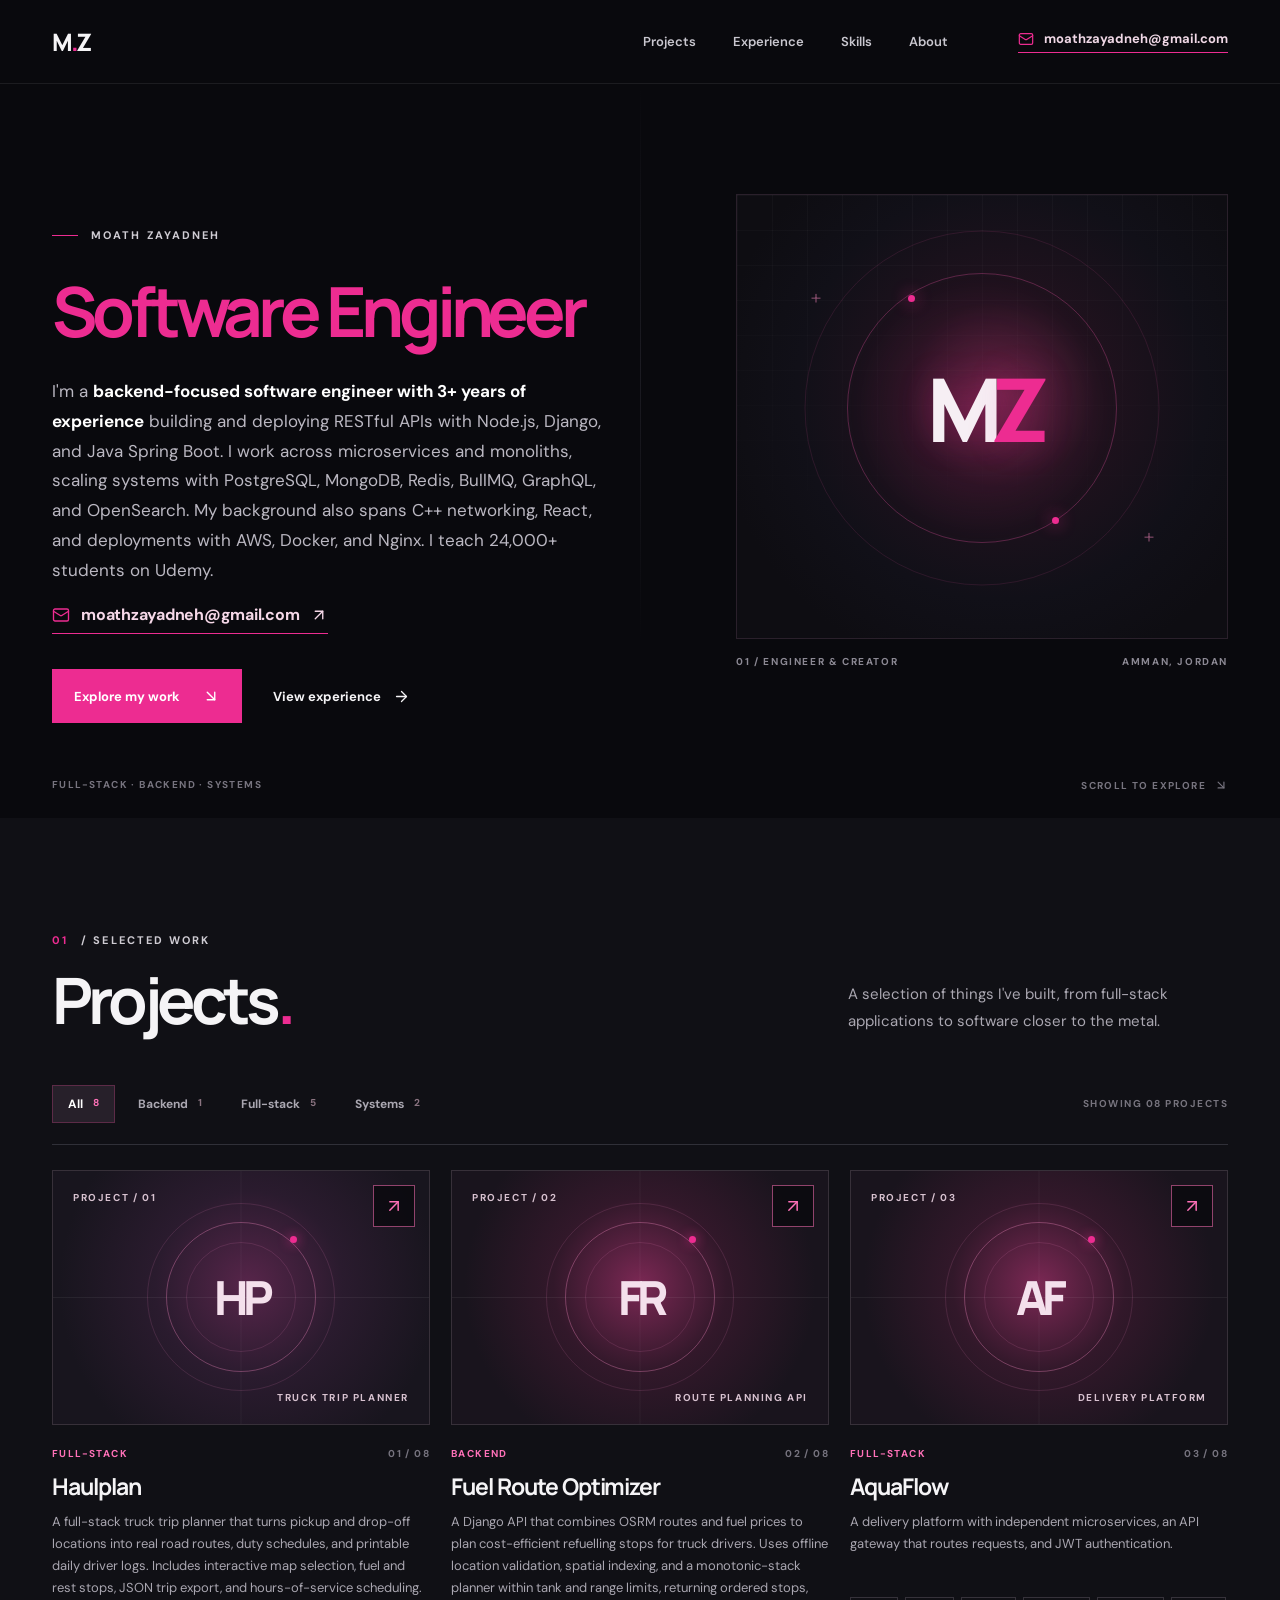
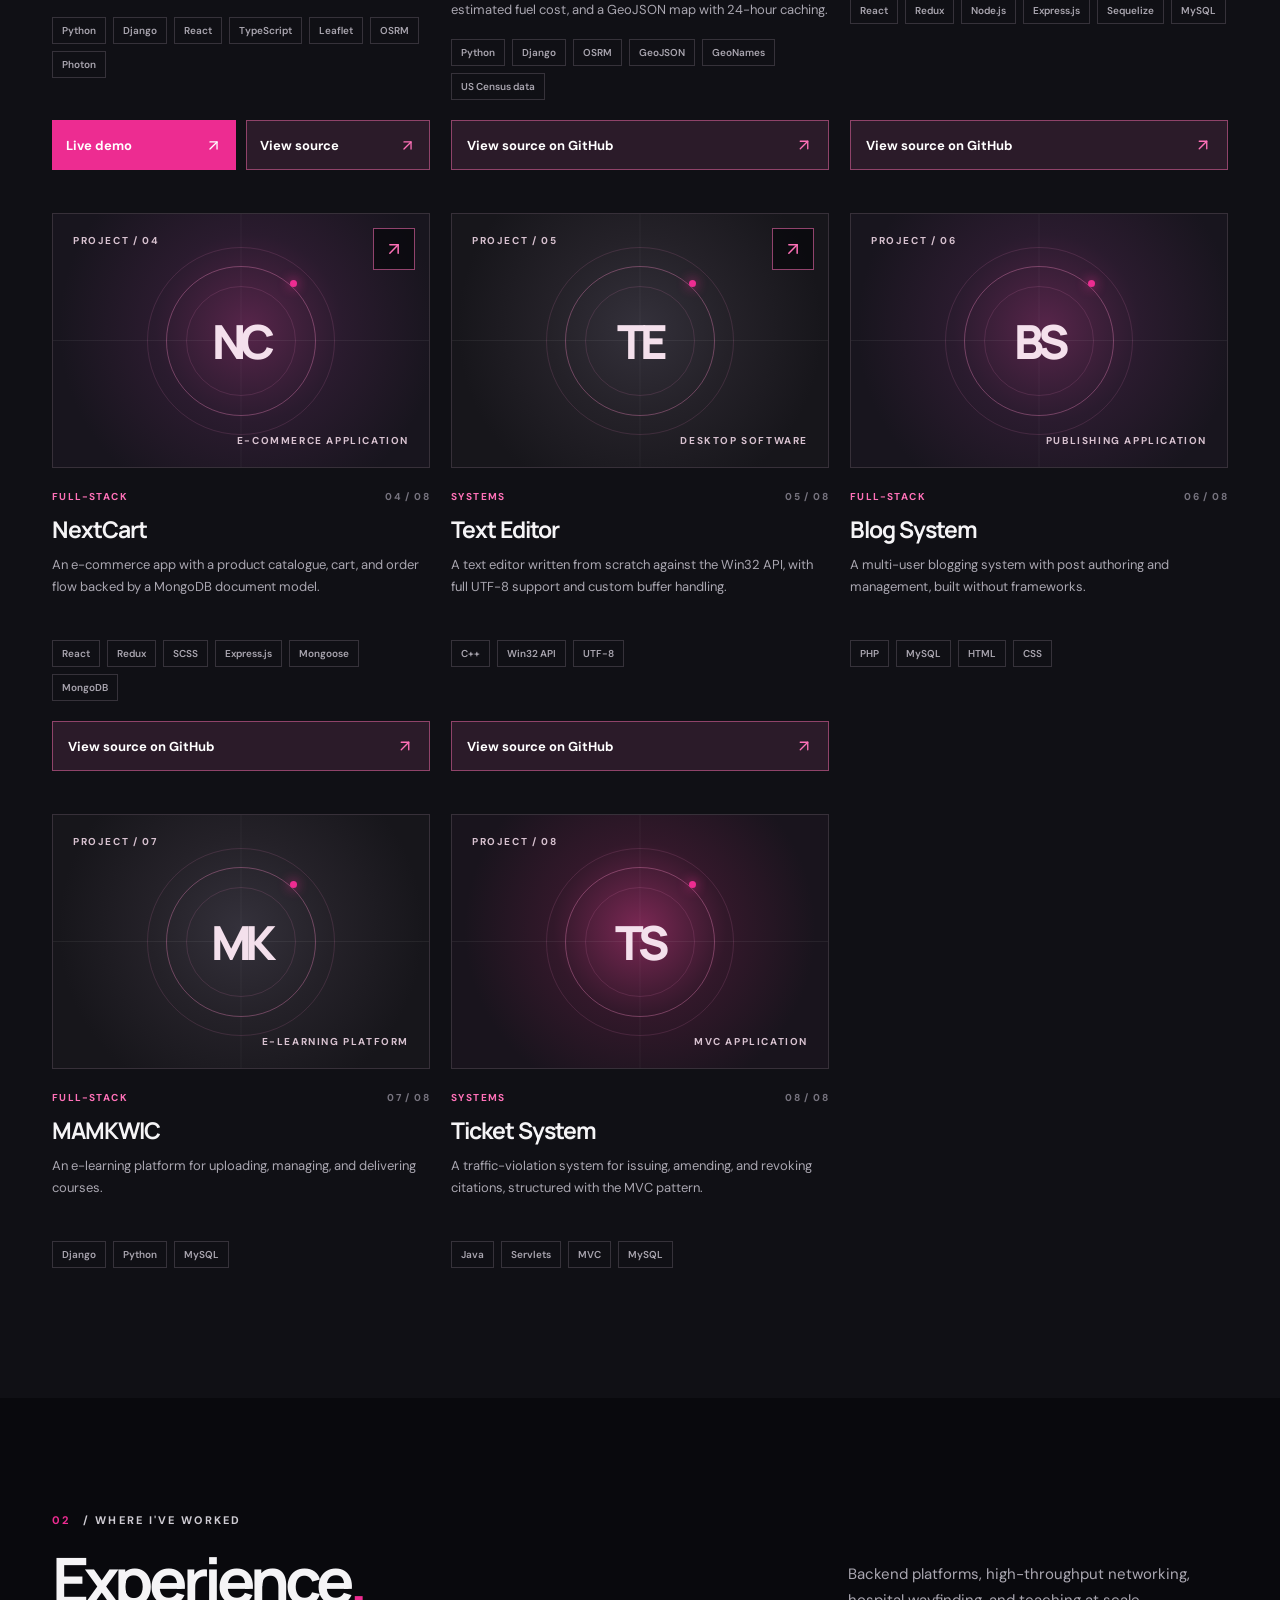
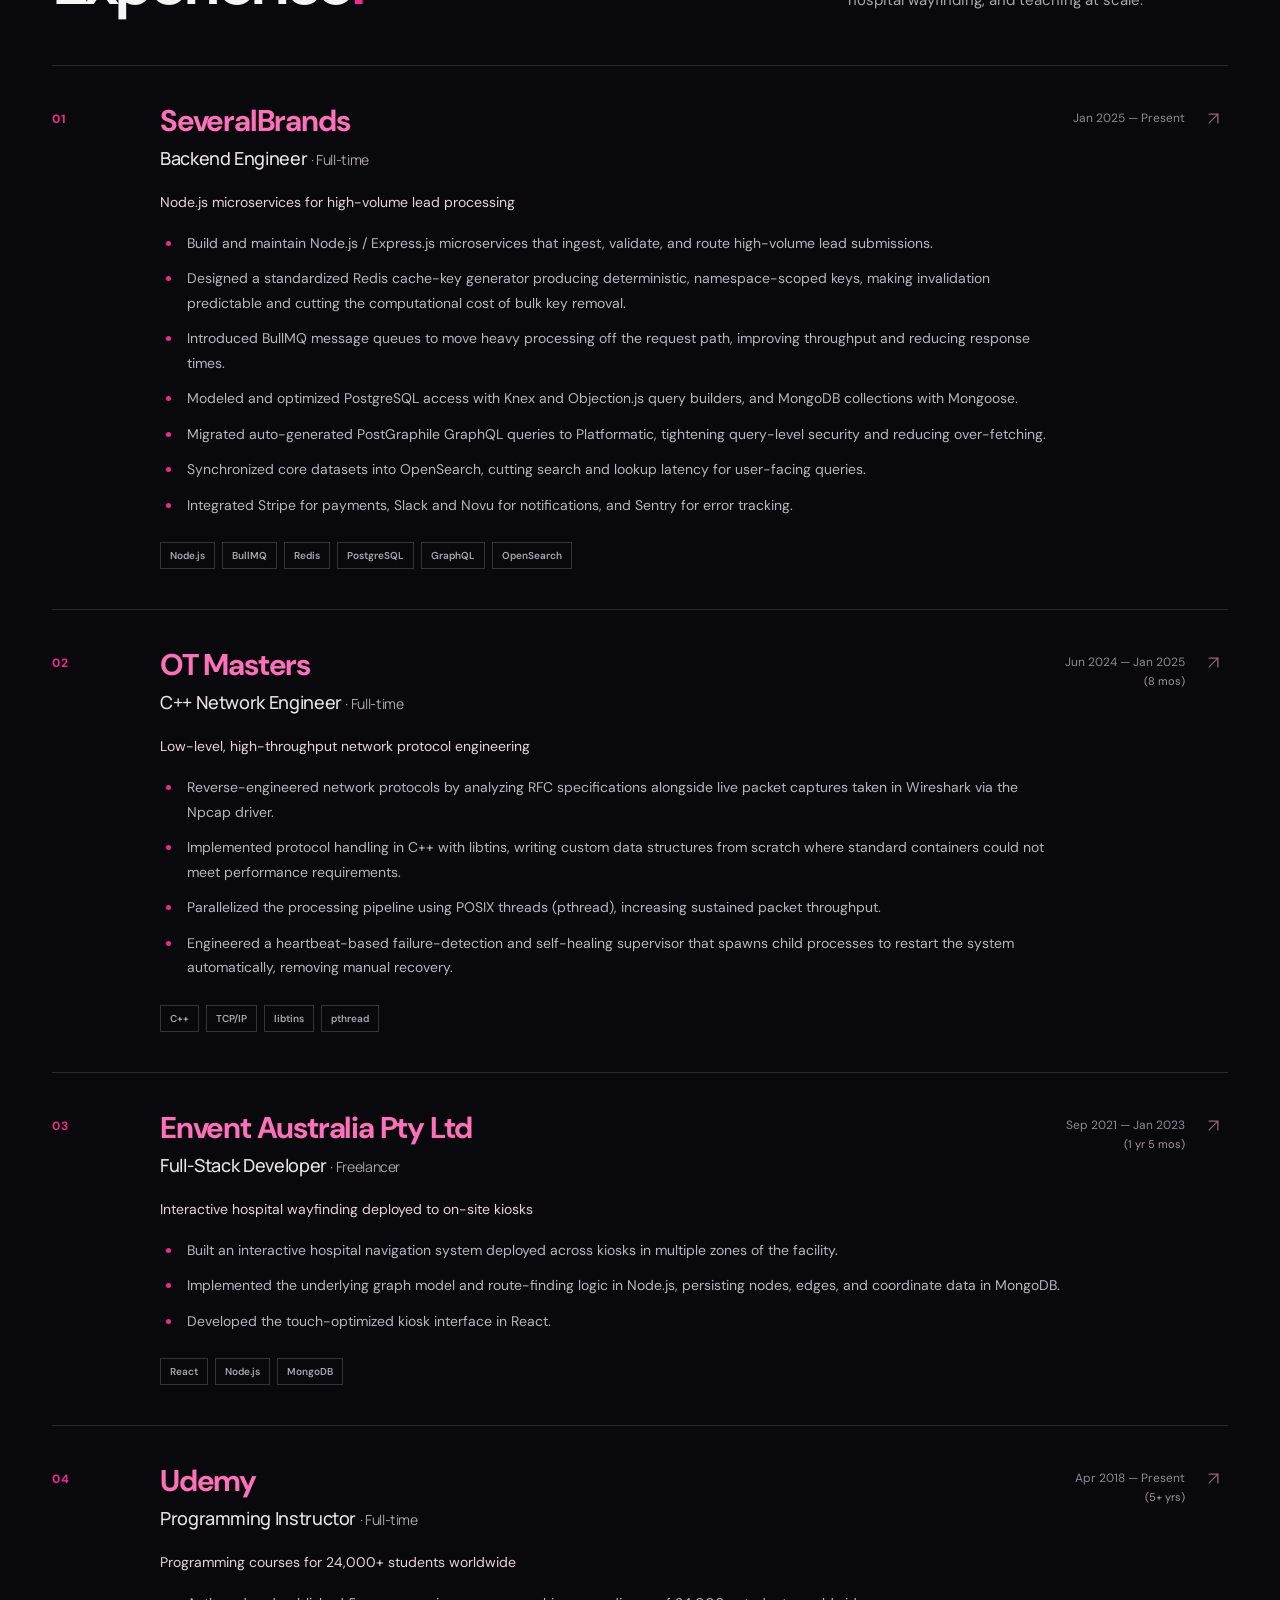
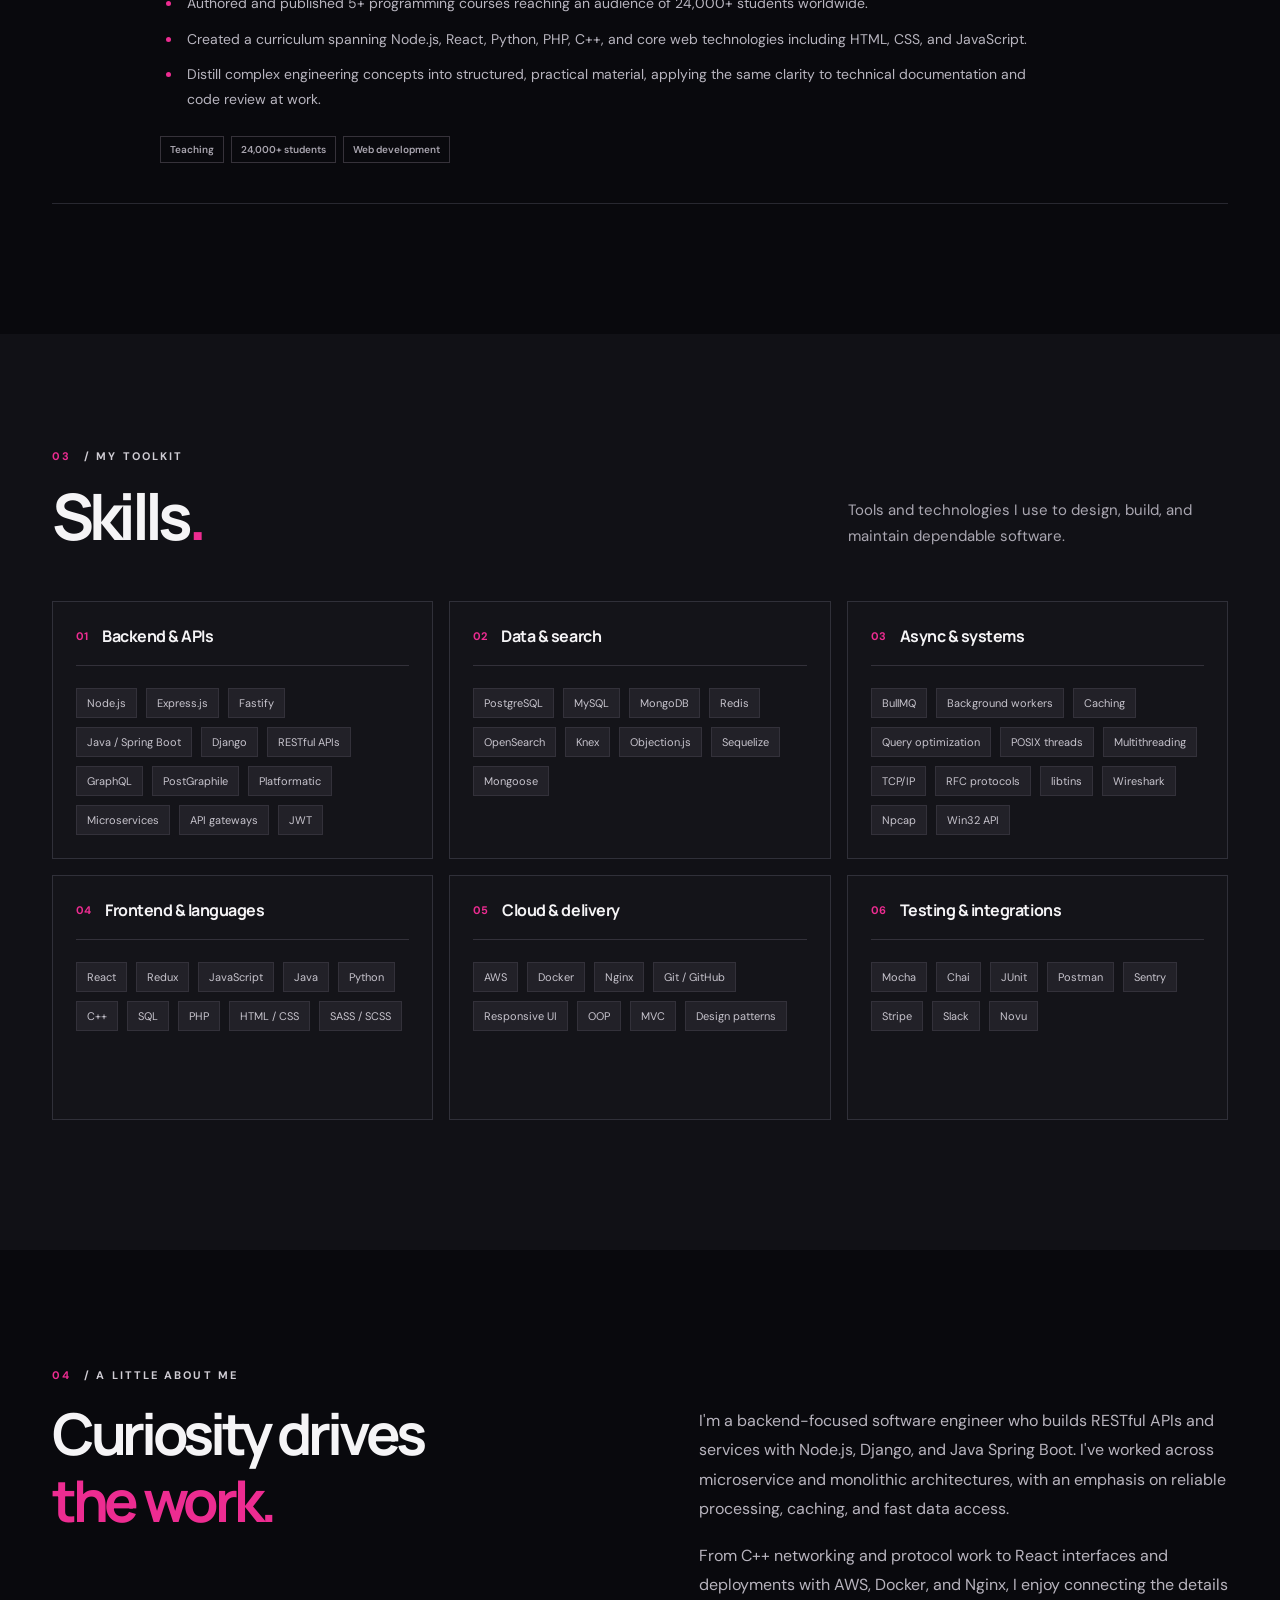
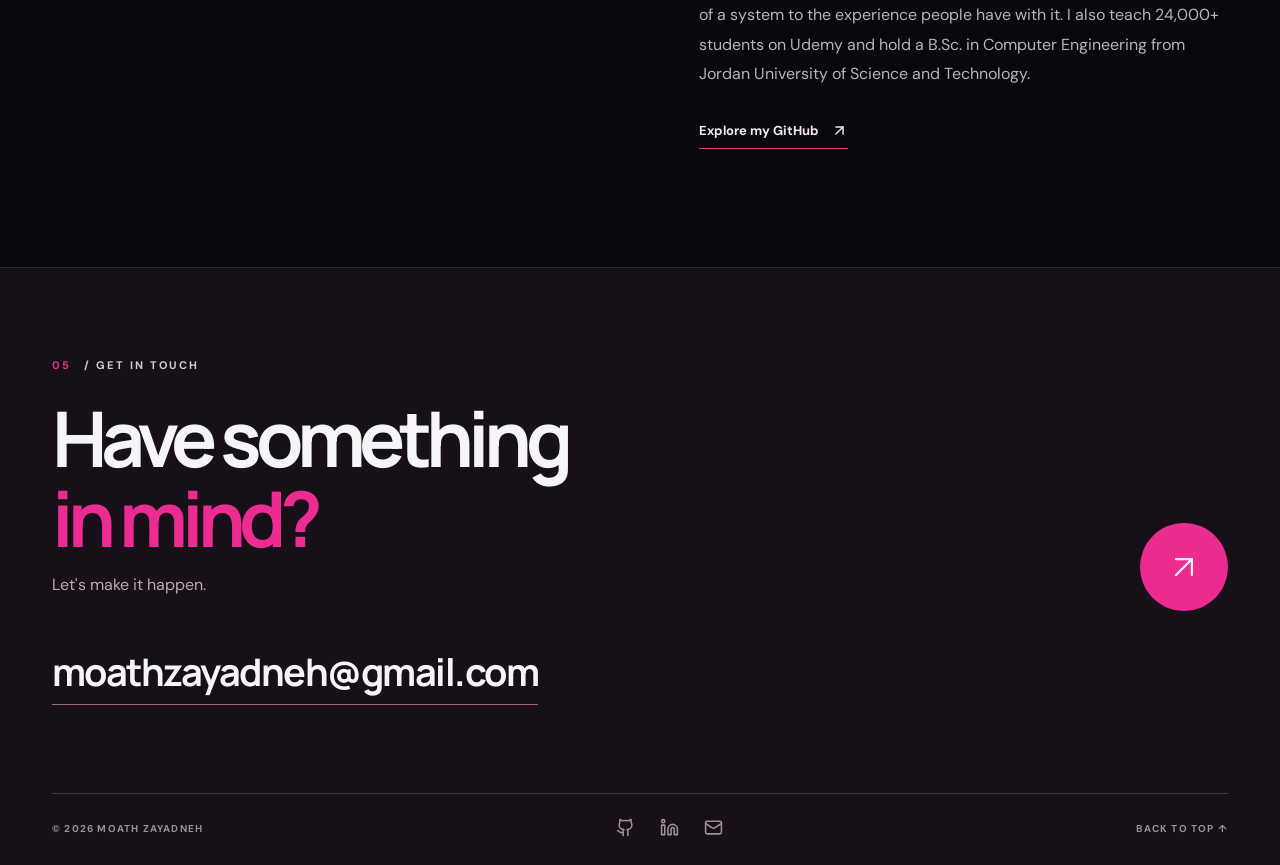
==== commit 6e0682f1: "Publish Haulplan live demo and source links" ====
--- a/index.html
+++ b/index.html
@@ -1 +1 @@
-<!DOCTYPE html><!--XjzBF5W4ISkkvO4YuB4_7--><html lang="en"><head><meta charSet="utf-8"/><meta name="viewport" content="width=device-width, initial-scale=1"/><link rel="stylesheet" href="/_next/static/css/e06a63b9f5d8aefa.css" data-precedence="next"/><link rel="preload" as="script" fetchPriority="low" href="/_next/static/chunks/webpack-2bc309fe597aff29.js"/><script src="/_next/static/chunks/4bd1b696-c023c6e3521b1417.js" async=""></script><script src="/_next/static/chunks/255-f7c4c205ddd80098.js" async=""></script><script src="/_next/static/chunks/main-app-8c0dd2431a1d5686.js" async=""></script><script src="/_next/static/chunks/app/layout-16c188eff5490cf4.js" async=""></script><script src="/_next/static/chunks/app/page-4e4b955fe4a266e9.js" async=""></script><title>Moath Zayadneh — Software Engineer</title><meta name="description" content="Portfolio of Moath Zayadneh, a software engineer building RESTful APIs and backend systems with Node.js, Django, and Spring Boot, alongside C++ networking and React."/><meta property="og:title" content="Moath Zayadneh — Software Engineer"/><meta property="og:description" content="RESTful APIs, backend systems, C++ networking, and React interfaces."/><meta property="og:type" content="website"/><meta name="twitter:card" content="summary"/><meta name="twitter:title" content="Moath Zayadneh — Software Engineer"/><meta name="twitter:description" content="RESTful APIs, backend systems, C++ networking, and React interfaces."/><link rel="icon" href="/favicon.svg"/><script src="/_next/static/chunks/polyfills-42372ed130431b0a.js" noModule=""></script></head><body><div hidden=""><!--$--><!--/$--></div><main><a class="skip-link" href="#content">Skip to content</a><header class="site-header"><div class="shell header-inner"><a class="brand" href="#top" aria-label="Moath Zayadneh, back to top">M<span>.</span>Z</a><nav class="desktop-nav" aria-label="Main navigation"><a href="#projects">Projects</a><a href="#experience">Experience</a><a href="#skills">Skills</a><a href="#about">About</a></nav><a class="header-email" href="mailto:moathzayadneh@gmail.com"><svg xmlns="http://www.w3.org/2000/svg" width="16" height="16" viewBox="0 0 24 24" fill="none" stroke="currentColor" stroke-width="1.8" stroke-linecap="round" stroke-linejoin="round" class="lucide lucide-mail"><rect width="20" height="16" x="2" y="4" rx="2"></rect><path d="m22 7-8.97 5.7a1.94 1.94 0 0 1-2.06 0L2 7"></path></svg> moathzayadneh@gmail.com</a><button class="menu-button" type="button" aria-label="Open menu" aria-expanded="false"><svg xmlns="http://www.w3.org/2000/svg" width="24" height="24" viewBox="0 0 24 24" fill="none" stroke="currentColor" stroke-width="2" stroke-linecap="round" stroke-linejoin="round" class="lucide lucide-menu"><line x1="4" x2="20" y1="12" y2="12"></line><line x1="4" x2="20" y1="6" y2="6"></line><line x1="4" x2="20" y1="18" y2="18"></line></svg></button></div></header><div id="content"><section class="hero shell" id="top" aria-labelledby="hero-title"><div class="hero-content"><div class="eyebrow"><span class="eyebrow-line"></span> MOATH ZAYADNEH</div><h1 id="hero-title">Software Engineer</h1><p class="hero-lead">I&#x27;m a <strong>backend-focused software engineer with 3+ years of experience</strong> building and deploying RESTful APIs with Node.js, Django, and Java Spring Boot. I work across microservices and monoliths, scaling systems with PostgreSQL, MongoDB, Redis, BullMQ, GraphQL, and OpenSearch. My background also spans C++ networking, React, and deployments with AWS, Docker, and Nginx. I teach 24,000+ students on Udemy.</p><a class="hero-email" href="mailto:moathzayadneh@gmail.com"><svg xmlns="http://www.w3.org/2000/svg" width="18" height="18" viewBox="0 0 24 24" fill="none" stroke="currentColor" stroke-width="1.8" stroke-linecap="round" stroke-linejoin="round" class="lucide lucide-mail"><rect width="20" height="16" x="2" y="4" rx="2"></rect><path d="m22 7-8.97 5.7a1.94 1.94 0 0 1-2.06 0L2 7"></path></svg> moathzayadneh@gmail.com <svg xmlns="http://www.w3.org/2000/svg" width="18" height="18" viewBox="0 0 24 24" fill="none" stroke="currentColor" stroke-width="1.8" stroke-linecap="round" stroke-linejoin="round" class="lucide lucide-arrow-up-right"><path d="M7 7h10v10"></path><path d="M7 17 17 7"></path></svg></a><div class="hero-actions"><a class="button button-primary" href="#projects">Explore my work <svg xmlns="http://www.w3.org/2000/svg" width="18" height="18" viewBox="0 0 24 24" fill="none" stroke="currentColor" stroke-width="1.8" stroke-linecap="round" stroke-linejoin="round" class="lucide lucide-arrow-down-right"><path d="m7 7 10 10"></path><path d="M17 7v10H7"></path></svg></a><a class="text-link" href="#experience">View experience <svg xmlns="http://www.w3.org/2000/svg" width="17" height="17" viewBox="0 0 24 24" fill="none" stroke="currentColor" stroke-width="1.8" stroke-linecap="round" stroke-linejoin="round" class="lucide lucide-arrow-right"><path d="M5 12h14"></path><path d="m12 5 7 7-7 7"></path></svg></a></div></div><div class="hero-aside" aria-hidden="true"><div class="hero-art"><div class="art-ring art-ring-one"></div><div class="art-ring art-ring-two"></div><div class="art-core">M<span>Z</span></div><span class="art-cross art-cross-one">+</span><span class="art-cross art-cross-two">+</span></div><div class="hero-art-caption"><span>01 / ENGINEER &amp; CREATOR</span><span>AMMAN, JORDAN</span></div></div><div class="hero-bottom"><span>FULL-STACK · BACKEND · SYSTEMS</span><span>SCROLL TO EXPLORE <svg xmlns="http://www.w3.org/2000/svg" width="14" height="14" viewBox="0 0 24 24" fill="none" stroke="currentColor" stroke-width="2" stroke-linecap="round" stroke-linejoin="round" class="lucide lucide-arrow-down-right"><path d="m7 7 10 10"></path><path d="M17 7v10H7"></path></svg></span></div></section><section class="section section-projects" id="projects" aria-labelledby="projects-title"><div class="shell"><div class="section-heading"><div><p class="section-kicker"><span>01</span> / SELECTED WORK</p><h2 id="projects-title">Projects<span class="accent-dot">.</span></h2></div><p class="section-intro">A selection of things I&#x27;ve built, from full-stack applications to software closer to the metal.</p></div><div class="project-toolbar"><div class="filters" role="group" aria-label="Filter projects"><button type="button" class="filter active" aria-pressed="true">All<span>7</span></button><button type="button" class="filter" aria-pressed="false">Backend<span>1</span></button><button type="button" class="filter" aria-pressed="false">Full-stack<span>4</span></button><button type="button" class="filter" aria-pressed="false">Systems<span>2</span></button></div><span class="results-count">SHOWING <!-- -->07<!-- --> PROJECTS</span></div><div class="project-grid"><article class="project-card"><a class="project-card-link" href="https://github.com/themud2001/fuel-route-optimizer" target="_blank" rel="noopener noreferrer" aria-label="View Fuel Route Optimizer source code on GitHub (opens in a new tab)"><div class="project-visual tone-pink"><span class="visual-index">PROJECT / <!-- -->01</span><span class="visual-link-indicator" aria-hidden="true"><svg xmlns="http://www.w3.org/2000/svg" width="20" height="20" viewBox="0 0 24 24" fill="none" stroke="currentColor" stroke-width="1.8" stroke-linecap="round" stroke-linejoin="round" class="lucide lucide-arrow-up-right"><path d="M7 7h10v10"></path><path d="M7 17 17 7"></path></svg></span><div class="project-glyph"><span>FR</span><i></i></div><span class="visual-kind">Route planning API</span></div><div class="project-meta"><span>BACKEND</span><span>01<!-- --> / 0<!-- -->7</span></div><h3>Fuel Route Optimizer</h3><p>A Django API that combines OSRM routes and fuel prices to plan cost-efficient refuelling stops for truck drivers. Uses offline location validation, spatial indexing, and a monotonic-stack planner within tank and range limits, returning ordered stops, estimated fuel cost, and a GeoJSON map with 24-hour caching.</p><div class="tag-list"><span>Python</span><span>Django</span><span>OSRM</span><span>GeoJSON</span><span>GeoNames</span><span>US Census data</span></div><span class="project-source">View source on GitHub <svg xmlns="http://www.w3.org/2000/svg" width="18" height="18" viewBox="0 0 24 24" fill="none" stroke="currentColor" stroke-width="1.8" stroke-linecap="round" stroke-linejoin="round" class="lucide lucide-arrow-up-right"><path d="M7 7h10v10"></path><path d="M7 17 17 7"></path></svg></span></a></article><article class="project-card"><a class="project-card-link" href="https://github.com/themud2001/Graduation-Project" target="_blank" rel="noopener noreferrer" aria-label="View AquaFlow source code on GitHub (opens in a new tab)"><div class="project-visual tone-pink"><span class="visual-index">PROJECT / <!-- -->02</span><span class="visual-link-indicator" aria-hidden="true"><svg xmlns="http://www.w3.org/2000/svg" width="20" height="20" viewBox="0 0 24 24" fill="none" stroke="currentColor" stroke-width="1.8" stroke-linecap="round" stroke-linejoin="round" class="lucide lucide-arrow-up-right"><path d="M7 7h10v10"></path><path d="M7 17 17 7"></path></svg></span><div class="project-glyph"><span>AF</span><i></i></div><span class="visual-kind">Delivery platform</span></div><div class="project-meta"><span>FULL-STACK</span><span>02<!-- --> / 0<!-- -->7</span></div><h3>AquaFlow</h3><p>A delivery platform with independent microservices, an API gateway that routes requests, and JWT authentication.</p><div class="tag-list"><span>React</span><span>Redux</span><span>Node.js</span><span>Express.js</span><span>Sequelize</span><span>MySQL</span></div><span class="project-source">View source on GitHub <svg xmlns="http://www.w3.org/2000/svg" width="18" height="18" viewBox="0 0 24 24" fill="none" stroke="currentColor" stroke-width="1.8" stroke-linecap="round" stroke-linejoin="round" class="lucide lucide-arrow-up-right"><path d="M7 7h10v10"></path><path d="M7 17 17 7"></path></svg></span></a></article><article class="project-card"><a class="project-card-link" href="https://github.com/themud2001/eCommerce" target="_blank" rel="noopener noreferrer" aria-label="View NextCart source code on GitHub (opens in a new tab)"><div class="project-visual tone-plum"><span class="visual-index">PROJECT / <!-- -->03</span><span class="visual-link-indicator" aria-hidden="true"><svg xmlns="http://www.w3.org/2000/svg" width="20" height="20" viewBox="0 0 24 24" fill="none" stroke="currentColor" stroke-width="1.8" stroke-linecap="round" stroke-linejoin="round" class="lucide lucide-arrow-up-right"><path d="M7 7h10v10"></path><path d="M7 17 17 7"></path></svg></span><div class="project-glyph"><span>NC</span><i></i></div><span class="visual-kind">E-commerce application</span></div><div class="project-meta"><span>FULL-STACK</span><span>03<!-- --> / 0<!-- -->7</span></div><h3>NextCart</h3><p>An e-commerce app with a product catalogue, cart, and order flow backed by a MongoDB document model.</p><div class="tag-list"><span>React</span><span>Redux</span><span>SCSS</span><span>Express.js</span><span>Mongoose</span><span>MongoDB</span></div><span class="project-source">View source on GitHub <svg xmlns="http://www.w3.org/2000/svg" width="18" height="18" viewBox="0 0 24 24" fill="none" stroke="currentColor" stroke-width="1.8" stroke-linecap="round" stroke-linejoin="round" class="lucide lucide-arrow-up-right"><path d="M7 7h10v10"></path><path d="M7 17 17 7"></path></svg></span></a></article><article class="project-card"><a class="project-card-link" href="https://github.com/themud2001/TextEditor" target="_blank" rel="noopener noreferrer" aria-label="View Text Editor source code on GitHub (opens in a new tab)"><div class="project-visual tone-graphite"><span class="visual-index">PROJECT / <!-- -->04</span><span class="visual-link-indicator" aria-hidden="true"><svg xmlns="http://www.w3.org/2000/svg" width="20" height="20" viewBox="0 0 24 24" fill="none" stroke="currentColor" stroke-width="1.8" stroke-linecap="round" stroke-linejoin="round" class="lucide lucide-arrow-up-right"><path d="M7 7h10v10"></path><path d="M7 17 17 7"></path></svg></span><div class="project-glyph"><span>TE</span><i></i></div><span class="visual-kind">Desktop software</span></div><div class="project-meta"><span>SYSTEMS</span><span>04<!-- --> / 0<!-- -->7</span></div><h3>Text Editor</h3><p>A text editor written from scratch against the Win32 API, with full UTF-8 support and custom buffer handling.</p><div class="tag-list"><span>C++</span><span>Win32 API</span><span>UTF-8</span></div><span class="project-source">View source on GitHub <svg xmlns="http://www.w3.org/2000/svg" width="18" height="18" viewBox="0 0 24 24" fill="none" stroke="currentColor" stroke-width="1.8" stroke-linecap="round" stroke-linejoin="round" class="lucide lucide-arrow-up-right"><path d="M7 7h10v10"></path><path d="M7 17 17 7"></path></svg></span></a></article><article class="project-card"><div class="project-visual tone-plum"><span class="visual-index">PROJECT / <!-- -->05</span><div class="project-glyph"><span>BS</span><i></i></div><span class="visual-kind">Publishing application</span></div><div class="project-meta"><span>FULL-STACK</span><span>05<!-- --> / 0<!-- -->7</span></div><h3>Blog System</h3><p>A multi-user blogging system with post authoring and management, built without frameworks.</p><div class="tag-list"><span>PHP</span><span>MySQL</span><span>HTML</span><span>CSS</span></div></article><article class="project-card"><div class="project-visual tone-graphite"><span class="visual-index">PROJECT / <!-- -->06</span><div class="project-glyph"><span>MK</span><i></i></div><span class="visual-kind">E-learning platform</span></div><div class="project-meta"><span>FULL-STACK</span><span>06<!-- --> / 0<!-- -->7</span></div><h3>MAMKWIC</h3><p>An e-learning platform for uploading, managing, and delivering courses.</p><div class="tag-list"><span>Django</span><span>Python</span><span>MySQL</span></div></article><article class="project-card"><div class="project-visual tone-pink"><span class="visual-index">PROJECT / <!-- -->07</span><div class="project-glyph"><span>TS</span><i></i></div><span class="visual-kind">MVC application</span></div><div class="project-meta"><span>SYSTEMS</span><span>07<!-- --> / 0<!-- -->7</span></div><h3>Ticket System</h3><p>A traffic-violation system for issuing, amending, and revoking citations, structured with the MVC pattern.</p><div class="tag-list"><span>Java</span><span>Servlets</span><span>MVC</span><span>MySQL</span></div></article></div></div></section><section class="section section-experience" id="experience" aria-labelledby="experience-title"><div class="shell"><div class="section-heading"><div><p class="section-kicker"><span>02</span> / WHERE I&#x27;VE WORKED</p><h2 id="experience-title">Experience<span class="accent-dot">.</span></h2></div><p class="section-intro">Backend platforms, high-throughput networking, hospital wayfinding, and teaching at scale.</p></div><div class="experience-list"><article class="experience-item"><div class="experience-index">0<!-- -->1</div><div class="experience-main"><div class="experience-title-row"><div><p class="experience-company">SeveralBrands</p><h3>Backend Engineer<!-- --> <span class="experience-employment">· <!-- -->Full-time</span></h3></div><span class="experience-period">Jan 2025 — Present</span></div><p class="experience-focus">Node.js microservices for high-volume lead processing</p><ul class="experience-description"><li>Build and maintain Node.js / Express.js microservices that ingest, validate, and route high-volume lead submissions.</li><li>Designed a standardized Redis cache-key generator producing deterministic, namespace-scoped keys, making invalidation predictable and cutting the computational cost of bulk key removal.</li><li>Introduced BullMQ message queues to move heavy processing off the request path, improving throughput and reducing response times.</li><li>Modeled and optimized PostgreSQL access with Knex and Objection.js query builders, and MongoDB collections with Mongoose.</li><li>Migrated auto-generated PostGraphile GraphQL queries to Platformatic, tightening query-level security and reducing over-fetching.</li><li>Synchronized core datasets into OpenSearch, cutting search and lookup latency for user-facing queries.</li><li>Integrated Stripe for payments, Slack and Novu for notifications, and Sentry for error tracking.</li></ul><div class="tag-list"><span>Node.js</span><span>BullMQ</span><span>Redis</span><span>PostgreSQL</span><span>GraphQL</span><span>OpenSearch</span></div></div><svg xmlns="http://www.w3.org/2000/svg" width="21" height="21" viewBox="0 0 24 24" fill="none" stroke="currentColor" stroke-width="1.5" stroke-linecap="round" stroke-linejoin="round" class="lucide lucide-arrow-up-right experience-arrow"><path d="M7 7h10v10"></path><path d="M7 17 17 7"></path></svg></article><article class="experience-item"><div class="experience-index">0<!-- -->2</div><div class="experience-main"><div class="experience-title-row"><div><p class="experience-company">OT Masters</p><h3>C++ Network Engineer<!-- --> <span class="experience-employment">· <!-- -->Full-time</span></h3></div><span class="experience-period">Jun 2024 — Jan 2025<small>(<!-- -->8 mos<!-- -->)</small></span></div><p class="experience-focus">Low-level, high-throughput network protocol engineering</p><ul class="experience-description"><li>Reverse-engineered network protocols by analyzing RFC specifications alongside live packet captures taken in Wireshark via the Npcap driver.</li><li>Implemented protocol handling in C++ with libtins, writing custom data structures from scratch where standard containers could not meet performance requirements.</li><li>Parallelized the processing pipeline using POSIX threads (pthread), increasing sustained packet throughput.</li><li>Engineered a heartbeat-based failure-detection and self-healing supervisor that spawns child processes to restart the system automatically, removing manual recovery.</li></ul><div class="tag-list"><span>C++</span><span>TCP/IP</span><span>libtins</span><span>pthread</span></div></div><svg xmlns="http://www.w3.org/2000/svg" width="21" height="21" viewBox="0 0 24 24" fill="none" stroke="currentColor" stroke-width="1.5" stroke-linecap="round" stroke-linejoin="round" class="lucide lucide-arrow-up-right experience-arrow"><path d="M7 7h10v10"></path><path d="M7 17 17 7"></path></svg></article><article class="experience-item"><div class="experience-index">0<!-- -->3</div><div class="experience-main"><div class="experience-title-row"><div><p class="experience-company">Envent Australia Pty Ltd</p><h3>Full-Stack Developer<!-- --> <span class="experience-employment">· <!-- -->Freelancer</span></h3></div><span class="experience-period">Sep 2021 — Jan 2023<small>(<!-- -->1 yr 5 mos<!-- -->)</small></span></div><p class="experience-focus">Interactive hospital wayfinding deployed to on-site kiosks</p><ul class="experience-description"><li>Built an interactive hospital navigation system deployed across kiosks in multiple zones of the facility.</li><li>Implemented the underlying graph model and route-finding logic in Node.js, persisting nodes, edges, and coordinate data in MongoDB.</li><li>Developed the touch-optimized kiosk interface in React.</li></ul><div class="tag-list"><span>React</span><span>Node.js</span><span>MongoDB</span></div></div><svg xmlns="http://www.w3.org/2000/svg" width="21" height="21" viewBox="0 0 24 24" fill="none" stroke="currentColor" stroke-width="1.5" stroke-linecap="round" stroke-linejoin="round" class="lucide lucide-arrow-up-right experience-arrow"><path d="M7 7h10v10"></path><path d="M7 17 17 7"></path></svg></article><article class="experience-item"><div class="experience-index">0<!-- -->4</div><div class="experience-main"><div class="experience-title-row"><div><p class="experience-company">Udemy</p><h3>Programming Instructor<!-- --> <span class="experience-employment">· <!-- -->Full-time</span></h3></div><span class="experience-period">Apr 2018 — Present<small>(<!-- -->5+ yrs<!-- -->)</small></span></div><p class="experience-focus">Programming courses for 24,000+ students worldwide</p><ul class="experience-description"><li>Authored and published 5+ programming courses reaching an audience of 24,000+ students worldwide.</li><li>Created a curriculum spanning Node.js, React, Python, PHP, C++, and core web technologies including HTML, CSS, and JavaScript.</li><li>Distill complex engineering concepts into structured, practical material, applying the same clarity to technical documentation and code review at work.</li></ul><div class="tag-list"><span>Teaching</span><span>24,000+ students</span><span>Web development</span></div></div><svg xmlns="http://www.w3.org/2000/svg" width="21" height="21" viewBox="0 0 24 24" fill="none" stroke="currentColor" stroke-width="1.5" stroke-linecap="round" stroke-linejoin="round" class="lucide lucide-arrow-up-right experience-arrow"><path d="M7 7h10v10"></path><path d="M7 17 17 7"></path></svg></article></div></div></section><section class="section section-skills" id="skills" aria-labelledby="skills-title"><div class="shell"><div class="section-heading"><div><p class="section-kicker"><span>03</span> / MY TOOLKIT</p><h2 id="skills-title">Skills<span class="accent-dot">.</span></h2></div><p class="section-intro">Tools and technologies I use to design, build, and maintain dependable software.</p></div><div class="skills-grid"><div class="skill-group"><div class="skill-group-head"><span>0<!-- -->1</span><h3>Backend &amp; APIs</h3></div><div class="skill-items"><span>Node.js</span><span>Express.js</span><span>Fastify</span><span>Java / Spring Boot</span><span>Django</span><span>RESTful APIs</span><span>GraphQL</span><span>PostGraphile</span><span>Platformatic</span><span>Microservices</span><span>API gateways</span><span>JWT</span></div></div><div class="skill-group"><div class="skill-group-head"><span>0<!-- -->2</span><h3>Data &amp; search</h3></div><div class="skill-items"><span>PostgreSQL</span><span>MySQL</span><span>MongoDB</span><span>Redis</span><span>OpenSearch</span><span>Knex</span><span>Objection.js</span><span>Sequelize</span><span>Mongoose</span></div></div><div class="skill-group"><div class="skill-group-head"><span>0<!-- -->3</span><h3>Async &amp; systems</h3></div><div class="skill-items"><span>BullMQ</span><span>Background workers</span><span>Caching</span><span>Query optimization</span><span>POSIX threads</span><span>Multithreading</span><span>TCP/IP</span><span>RFC protocols</span><span>libtins</span><span>Wireshark</span><span>Npcap</span><span>Win32 API</span></div></div><div class="skill-group"><div class="skill-group-head"><span>0<!-- -->4</span><h3>Frontend &amp; languages</h3></div><div class="skill-items"><span>React</span><span>Redux</span><span>JavaScript</span><span>Java</span><span>Python</span><span>C++</span><span>SQL</span><span>PHP</span><span>HTML / CSS</span><span>SASS / SCSS</span></div></div><div class="skill-group"><div class="skill-group-head"><span>0<!-- -->5</span><h3>Cloud &amp; delivery</h3></div><div class="skill-items"><span>AWS</span><span>Docker</span><span>Nginx</span><span>Git / GitHub</span><span>Responsive UI</span><span>OOP</span><span>MVC</span><span>Design patterns</span></div></div><div class="skill-group"><div class="skill-group-head"><span>0<!-- -->6</span><h3>Testing &amp; integrations</h3></div><div class="skill-items"><span>Mocha</span><span>Chai</span><span>JUnit</span><span>Postman</span><span>Sentry</span><span>Stripe</span><span>Slack</span><span>Novu</span></div></div></div></div></section><section class="about-section" id="about" aria-labelledby="about-title"><div class="shell about-grid"><div><p class="section-kicker"><span>04</span> / A LITTLE ABOUT ME</p><h2 id="about-title">Curiosity drives<br/><em>the work.</em></h2></div><div class="about-copy"><p>I&#x27;m a backend-focused software engineer who builds RESTful APIs and services with Node.js, Django, and Java Spring Boot. I&#x27;ve worked across microservice and monolithic architectures, with an emphasis on reliable processing, caching, and fast data access.</p><p>From C++ networking and protocol work to React interfaces and deployments with AWS, Docker, and Nginx, I enjoy connecting the details of a system to the experience people have with it. I also teach 24,000+ students on Udemy and hold a B.Sc. in Computer Engineering from Jordan University of Science and Technology.</p><a class="text-link" href="https://github.com/themud2001" target="_blank" rel="noopener noreferrer">Explore my GitHub <svg xmlns="http://www.w3.org/2000/svg" width="17" height="17" viewBox="0 0 24 24" fill="none" stroke="currentColor" stroke-width="2" stroke-linecap="round" stroke-linejoin="round" class="lucide lucide-arrow-up-right"><path d="M7 7h10v10"></path><path d="M7 17 17 7"></path></svg></a></div></div></section><footer class="footer" id="contact"><div class="shell"><p class="section-kicker"><span>05</span> / GET IN TOUCH</p><div class="footer-main"><div><h2>Have something<br/><em>in mind?</em></h2><p>Let&#x27;s make it happen.</p></div><a class="footer-mail" href="mailto:moathzayadneh@gmail.com" aria-label="Email Moath Zayadneh"><svg xmlns="http://www.w3.org/2000/svg" width="38" height="38" viewBox="0 0 24 24" fill="none" stroke="currentColor" stroke-width="1.4" stroke-linecap="round" stroke-linejoin="round" class="lucide lucide-arrow-up-right"><path d="M7 7h10v10"></path><path d="M7 17 17 7"></path></svg></a></div><a class="email-link" href="mailto:moathzayadneh@gmail.com">moathzayadneh@gmail.com</a><div class="footer-bottom"><span>© <!-- -->2026<!-- --> MOATH ZAYADNEH</span><div><a href="https://github.com/themud2001" target="_blank" rel="noopener noreferrer" aria-label="GitHub"><svg xmlns="http://www.w3.org/2000/svg" width="19" height="19" viewBox="0 0 24 24" fill="none" stroke="currentColor" stroke-width="2" stroke-linecap="round" stroke-linejoin="round" class="lucide lucide-github"><path d="M15 22v-4a4.8 4.8 0 0 0-1-3.5c3 0 6-2 6-5.5.08-1.25-.27-2.48-1-3.5.28-1.15.28-2.35 0-3.5 0 0-1 0-3 1.5-2.64-.5-5.36-.5-8 0C6 2 5 2 5 2c-.3 1.15-.3 2.35 0 3.5A5.403 5.403 0 0 0 4 9c0 3.5 3 5.5 6 5.5-.39.49-.68 1.05-.85 1.65-.17.6-.22 1.23-.15 1.85v4"></path><path d="M9 18c-4.51 2-5-2-7-2"></path></svg></a><a href="https://www.linkedin.com/in/moath-zayadneh" target="_blank" rel="noopener noreferrer" aria-label="LinkedIn"><svg xmlns="http://www.w3.org/2000/svg" width="19" height="19" viewBox="0 0 24 24" fill="none" stroke="currentColor" stroke-width="2" stroke-linecap="round" stroke-linejoin="round" class="lucide lucide-linkedin"><path d="M16 8a6 6 0 0 1 6 6v7h-4v-7a2 2 0 0 0-2-2 2 2 0 0 0-2 2v7h-4v-7a6 6 0 0 1 6-6z"></path><rect width="4" height="12" x="2" y="9"></rect><circle cx="4" cy="4" r="2"></circle></svg></a><a href="mailto:moathzayadneh@gmail.com" aria-label="Email"><svg xmlns="http://www.w3.org/2000/svg" width="19" height="19" viewBox="0 0 24 24" fill="none" stroke="currentColor" stroke-width="2" stroke-linecap="round" stroke-linejoin="round" class="lucide lucide-mail"><rect width="20" height="16" x="2" y="4" rx="2"></rect><path d="m22 7-8.97 5.7a1.94 1.94 0 0 1-2.06 0L2 7"></path></svg></a></div><a href="#top">BACK TO TOP ↑</a></div></div></footer></div></main><!--$--><!--/$--><script src="/_next/static/chunks/webpack-2bc309fe597aff29.js" id="_R_" async=""></script><script>(self.__next_f=self.__next_f||[]).push([0])</script><script>self.__next_f.push([1,"1:\"$Sreact.fragment\"\n2:I[9766,[],\"\"]\n3:I[8924,[],\"\"]\n4:I[1402,[\"177\",\"static/chunks/app/layout-16c188eff5490cf4.js\"],\"\"]\n5:I[1959,[],\"ClientPageRoot\"]\n6:I[2603,[\"974\",\"static/chunks/app/page-4e4b955fe4a266e9.js\"],\"default\"]\n9:I[4431,[],\"OutletBoundary\"]\nb:I[5278,[],\"AsyncMetadataOutlet\"]\nd:I[4431,[],\"ViewportBoundary\"]\nf:I[4431,[],\"MetadataBoundary\"]\n10:\"$Sreact.suspense\"\n12:I[7150,[],\"\"]\n:HL[\"/_next/static/css/e06a63b9f5d8aefa.css\",\"style\"]\n"])</script><script>self.__next_f.push([1,"0:{\"P\":null,\"b\":\"XjzBF5W4ISkkvO4YuB4-7\",\"p\":\"\",\"c\":[\"\",\"\"],\"i\":false,\"f\":[[[\"\",{\"children\":[\"__PAGE__\",{}]},\"$undefined\",\"$undefined\",true],[\"\",[\"$\",\"$1\",\"c\",{\"children\":[[[\"$\",\"link\",\"0\",{\"rel\":\"stylesheet\",\"href\":\"/_next/static/css/e06a63b9f5d8aefa.css\",\"precedence\":\"next\",\"crossOrigin\":\"$undefined\",\"nonce\":\"$undefined\"}]],[\"$\",\"html\",null,{\"lang\":\"en\",\"children\":[\"$\",\"body\",null,{\"children\":[[\"$\",\"$L2\",null,{\"parallelRouterKey\":\"children\",\"error\":\"$undefined\",\"errorStyles\":\"$undefined\",\"errorScripts\":\"$undefined\",\"template\":[\"$\",\"$L3\",null,{}],\"templateStyles\":\"$undefined\",\"templateScripts\":\"$undefined\",\"notFound\":[[[\"$\",\"title\",null,{\"children\":\"404: This page could not be found.\"}],[\"$\",\"div\",null,{\"style\":{\"fontFamily\":\"system-ui,\\\"Segoe UI\\\",Roboto,Helvetica,Arial,sans-serif,\\\"Apple Color Emoji\\\",\\\"Segoe UI Emoji\\\"\",\"height\":\"100vh\",\"textAlign\":\"center\",\"display\":\"flex\",\"flexDirection\":\"column\",\"alignItems\":\"center\",\"justifyContent\":\"center\"},\"children\":[\"$\",\"div\",null,{\"children\":[[\"$\",\"style\",null,{\"dangerouslySetInnerHTML\":{\"__html\":\"body{color:#000;background:#fff;margin:0}.next-error-h1{border-right:1px solid rgba(0,0,0,.3)}@media (prefers-color-scheme:dark){body{color:#fff;background:#000}.next-error-h1{border-right:1px solid rgba(255,255,255,.3)}}\"}}],[\"$\",\"h1\",null,{\"className\":\"next-error-h1\",\"style\":{\"display\":\"inline-block\",\"margin\":\"0 20px 0 0\",\"padding\":\"0 23px 0 0\",\"fontSize\":24,\"fontWeight\":500,\"verticalAlign\":\"top\",\"lineHeight\":\"49px\"},\"children\":404}],[\"$\",\"div\",null,{\"style\":{\"display\":\"inline-block\"},\"children\":[\"$\",\"h2\",null,{\"style\":{\"fontSize\":14,\"fontWeight\":400,\"lineHeight\":\"49px\",\"margin\":0},\"children\":\"This page could not be found.\"}]}]]}]}]],[]],\"forbidden\":\"$undefined\",\"unauthorized\":\"$undefined\"}],[\"$\",\"$L4\",null,{\"id\":\"microsoft-clarity\",\"strategy\":\"afterInteractive\",\"children\":\"(function(c,l,a,r,i,t,y){\\n              c[a]=c[a]||function(){(c[a].q=c[a].q||[]).push(arguments)};\\n              t=l.createElement(r);t.async=1;t.src=\\\"https://www.clarity.ms/tag/\\\"+i;\\n              y=l.getElementsByTagName(r)[0];y.parentNode.insertBefore(t,y);\\n            })(window,document,\\\"clarity\\\",\\\"script\\\",\\\"yluak9k8fr\\\");\"}]]}]}]]}],{\"children\":[\"__PAGE__\",[\"$\",\"$1\",\"c\",{\"children\":[[\"$\",\"$L5\",null,{\"Component\":\"$6\",\"searchParams\":{},\"params\":{},\"promises\":[\"$@7\",\"$@8\"]}],null,[\"$\",\"$L9\",null,{\"children\":[\"$La\",[\"$\",\"$Lb\",null,{\"promise\":\"$@c\"}]]}]]}],{},null,false]},null,false],[\"$\",\"$1\",\"h\",{\"children\":[null,[[\"$\",\"$Ld\",null,{\"children\":\"$Le\"}],null],[\"$\",\"$Lf\",null,{\"children\":[\"$\",\"div\",null,{\"hidden\":true,\"children\":[\"$\",\"$10\",null,{\"fallback\":null,\"children\":\"$L11\"}]}]}]]}],false]],\"m\":\"$undefined\",\"G\":[\"$12\",[]],\"s\":false,\"S\":true}\n"])</script><script>self.__next_f.push([1,"7:{}\n8:\"$0:f:0:1:2:children:1:props:children:0:props:params\"\n"])</script><script>self.__next_f.push([1,"e:[[\"$\",\"meta\",\"0\",{\"charSet\":\"utf-8\"}],[\"$\",\"meta\",\"1\",{\"name\":\"viewport\",\"content\":\"width=device-width, initial-scale=1\"}]]\na:null\n"])</script><script>self.__next_f.push([1,"13:I[622,[],\"IconMark\"]\n"])</script><script>self.__next_f.push([1,"c:{\"metadata\":[[\"$\",\"title\",\"0\",{\"children\":\"Moath Zayadneh — Software Engineer\"}],[\"$\",\"meta\",\"1\",{\"name\":\"description\",\"content\":\"Portfolio of Moath Zayadneh, a software engineer building RESTful APIs and backend systems with Node.js, Django, and Spring Boot, alongside C++ networking and React.\"}],[\"$\",\"meta\",\"2\",{\"property\":\"og:title\",\"content\":\"Moath Zayadneh — Software Engineer\"}],[\"$\",\"meta\",\"3\",{\"property\":\"og:description\",\"content\":\"RESTful APIs, backend systems, C++ networking, and React interfaces.\"}],[\"$\",\"meta\",\"4\",{\"property\":\"og:type\",\"content\":\"website\"}],[\"$\",\"meta\",\"5\",{\"name\":\"twitter:card\",\"content\":\"summary\"}],[\"$\",\"meta\",\"6\",{\"name\":\"twitter:title\",\"content\":\"Moath Zayadneh — Software Engineer\"}],[\"$\",\"meta\",\"7\",{\"name\":\"twitter:description\",\"content\":\"RESTful APIs, backend systems, C++ networking, and React interfaces.\"}],[\"$\",\"link\",\"8\",{\"rel\":\"icon\",\"href\":\"/favicon.svg\"}],[\"$\",\"$L13\",\"9\",{}]],\"error\":null,\"digest\":\"$undefined\"}\n"])</script><script>self.__next_f.push([1,"11:\"$c:metadata\"\n"])</script></body></html>+<!DOCTYPE html><!--J2eRm2tRLEDPCkis4_6Y3--><html lang="en"><head><meta charSet="utf-8"/><meta name="viewport" content="width=device-width, initial-scale=1"/><link rel="stylesheet" href="/_next/static/css/fc22c8ac8a5355f7.css" data-precedence="next"/><link rel="preload" as="script" fetchPriority="low" href="/_next/static/chunks/webpack-2bc309fe597aff29.js"/><script src="/_next/static/chunks/4bd1b696-c023c6e3521b1417.js" async=""></script><script src="/_next/static/chunks/255-f7c4c205ddd80098.js" async=""></script><script src="/_next/static/chunks/main-app-8c0dd2431a1d5686.js" async=""></script><script src="/_next/static/chunks/app/layout-16c188eff5490cf4.js" async=""></script><script src="/_next/static/chunks/app/page-e37c0af3d622f3b2.js" async=""></script><title>Moath Zayadneh — Software Engineer</title><meta name="description" content="Portfolio of Moath Zayadneh, a software engineer building RESTful APIs and backend systems with Node.js, Django, and Spring Boot, alongside C++ networking and React."/><meta property="og:title" content="Moath Zayadneh — Software Engineer"/><meta property="og:description" content="RESTful APIs, backend systems, C++ networking, and React interfaces."/><meta property="og:type" content="website"/><meta name="twitter:card" content="summary"/><meta name="twitter:title" content="Moath Zayadneh — Software Engineer"/><meta name="twitter:description" content="RESTful APIs, backend systems, C++ networking, and React interfaces."/><link rel="icon" href="/favicon.svg"/><script src="/_next/static/chunks/polyfills-42372ed130431b0a.js" noModule=""></script></head><body><div hidden=""><!--$--><!--/$--></div><main><a class="skip-link" href="#content">Skip to content</a><header class="site-header"><div class="shell header-inner"><a class="brand" href="#top" aria-label="Moath Zayadneh, back to top">M<span>.</span>Z</a><nav class="desktop-nav" aria-label="Main navigation"><a href="#projects">Projects</a><a href="#experience">Experience</a><a href="#skills">Skills</a><a href="#about">About</a></nav><a class="header-email" href="mailto:moathzayadneh@gmail.com"><svg xmlns="http://www.w3.org/2000/svg" width="16" height="16" viewBox="0 0 24 24" fill="none" stroke="currentColor" stroke-width="1.8" stroke-linecap="round" stroke-linejoin="round" class="lucide lucide-mail"><rect width="20" height="16" x="2" y="4" rx="2"></rect><path d="m22 7-8.97 5.7a1.94 1.94 0 0 1-2.06 0L2 7"></path></svg> moathzayadneh@gmail.com</a><button class="menu-button" type="button" aria-label="Open menu" aria-expanded="false"><svg xmlns="http://www.w3.org/2000/svg" width="24" height="24" viewBox="0 0 24 24" fill="none" stroke="currentColor" stroke-width="2" stroke-linecap="round" stroke-linejoin="round" class="lucide lucide-menu"><line x1="4" x2="20" y1="12" y2="12"></line><line x1="4" x2="20" y1="6" y2="6"></line><line x1="4" x2="20" y1="18" y2="18"></line></svg></button></div></header><div id="content"><section class="hero shell" id="top" aria-labelledby="hero-title"><div class="hero-content"><div class="eyebrow"><span class="eyebrow-line"></span> MOATH ZAYADNEH</div><h1 id="hero-title">Software Engineer</h1><p class="hero-lead">I&#x27;m a <strong>backend-focused software engineer with 3+ years of experience</strong> building and deploying RESTful APIs with Node.js, Django, and Java Spring Boot. I work across microservices and monoliths, scaling systems with PostgreSQL, MongoDB, Redis, BullMQ, GraphQL, and OpenSearch. My background also spans C++ networking, React, and deployments with AWS, Docker, and Nginx. I teach 24,000+ students on Udemy.</p><a class="hero-email" href="mailto:moathzayadneh@gmail.com"><svg xmlns="http://www.w3.org/2000/svg" width="18" height="18" viewBox="0 0 24 24" fill="none" stroke="currentColor" stroke-width="1.8" stroke-linecap="round" stroke-linejoin="round" class="lucide lucide-mail"><rect width="20" height="16" x="2" y="4" rx="2"></rect><path d="m22 7-8.97 5.7a1.94 1.94 0 0 1-2.06 0L2 7"></path></svg> moathzayadneh@gmail.com <svg xmlns="http://www.w3.org/2000/svg" width="18" height="18" viewBox="0 0 24 24" fill="none" stroke="currentColor" stroke-width="1.8" stroke-linecap="round" stroke-linejoin="round" class="lucide lucide-arrow-up-right"><path d="M7 7h10v10"></path><path d="M7 17 17 7"></path></svg></a><div class="hero-actions"><a class="button button-primary" href="#projects">Explore my work <svg xmlns="http://www.w3.org/2000/svg" width="18" height="18" viewBox="0 0 24 24" fill="none" stroke="currentColor" stroke-width="1.8" stroke-linecap="round" stroke-linejoin="round" class="lucide lucide-arrow-down-right"><path d="m7 7 10 10"></path><path d="M17 7v10H7"></path></svg></a><a class="text-link" href="#experience">View experience <svg xmlns="http://www.w3.org/2000/svg" width="17" height="17" viewBox="0 0 24 24" fill="none" stroke="currentColor" stroke-width="1.8" stroke-linecap="round" stroke-linejoin="round" class="lucide lucide-arrow-right"><path d="M5 12h14"></path><path d="m12 5 7 7-7 7"></path></svg></a></div></div><div class="hero-aside" aria-hidden="true"><div class="hero-art"><div class="art-ring art-ring-one"></div><div class="art-ring art-ring-two"></div><div class="art-core">M<span>Z</span></div><span class="art-cross art-cross-one">+</span><span class="art-cross art-cross-two">+</span></div><div class="hero-art-caption"><span>01 / ENGINEER &amp; CREATOR</span><span>AMMAN, JORDAN</span></div></div><div class="hero-bottom"><span>FULL-STACK · BACKEND · SYSTEMS</span><span>SCROLL TO EXPLORE <svg xmlns="http://www.w3.org/2000/svg" width="14" height="14" viewBox="0 0 24 24" fill="none" stroke="currentColor" stroke-width="2" stroke-linecap="round" stroke-linejoin="round" class="lucide lucide-arrow-down-right"><path d="m7 7 10 10"></path><path d="M17 7v10H7"></path></svg></span></div></section><section class="section section-projects" id="projects" aria-labelledby="projects-title"><div class="shell"><div class="section-heading"><div><p class="section-kicker"><span>01</span> / SELECTED WORK</p><h2 id="projects-title">Projects<span class="accent-dot">.</span></h2></div><p class="section-intro">A selection of things I&#x27;ve built, from full-stack applications to software closer to the metal.</p></div><div class="project-toolbar"><div class="filters" role="group" aria-label="Filter projects"><button type="button" class="filter active" aria-pressed="true">All<span>8</span></button><button type="button" class="filter" aria-pressed="false">Backend<span>1</span></button><button type="button" class="filter" aria-pressed="false">Full-stack<span>5</span></button><button type="button" class="filter" aria-pressed="false">Systems<span>2</span></button></div><span class="results-count">SHOWING <!-- -->08<!-- --> PROJECTS</span></div><div class="project-grid"><article class="project-card project-card-with-demo"><a class="project-card-link" href="https://haulplan.vercel.app/" target="_blank" rel="noopener noreferrer" aria-label="Visit Haulplan live website (opens in a new tab)"><div class="project-visual tone-plum"><span class="visual-index">PROJECT / <!-- -->01</span><span class="visual-link-indicator" aria-hidden="true"><svg xmlns="http://www.w3.org/2000/svg" width="20" height="20" viewBox="0 0 24 24" fill="none" stroke="currentColor" stroke-width="1.8" stroke-linecap="round" stroke-linejoin="round" class="lucide lucide-arrow-up-right"><path d="M7 7h10v10"></path><path d="M7 17 17 7"></path></svg></span><div class="project-glyph"><span>HP</span><i></i></div><span class="visual-kind">Truck trip planner</span></div><div class="project-meta"><span>FULL-STACK</span><span>01<!-- --> / 0<!-- -->8</span></div><h3>Haulplan</h3><p>A full-stack truck trip planner that turns pickup and drop-off locations into real road routes, duty schedules, and printable daily driver logs. Includes interactive map selection, fuel and rest stops, JSON trip export, and hours-of-service scheduling.</p><div class="tag-list"><span>Python</span><span>Django</span><span>React</span><span>TypeScript</span><span>Leaflet</span><span>OSRM</span><span>Photon</span></div></a><div class="project-actions"><a class="project-demo" href="https://haulplan.vercel.app/" target="_blank" rel="noopener noreferrer" aria-label="Open Haulplan live demo (opens in a new tab)">Live demo <svg xmlns="http://www.w3.org/2000/svg" width="17" height="17" viewBox="0 0 24 24" fill="none" stroke="currentColor" stroke-width="1.8" stroke-linecap="round" stroke-linejoin="round" class="lucide lucide-arrow-up-right"><path d="M7 7h10v10"></path><path d="M7 17 17 7"></path></svg></a><a class="project-repository" href="https://github.com/themud2001/haulplan" target="_blank" rel="noopener noreferrer" aria-label="View Haulplan source code on GitHub (opens in a new tab)">View source <svg xmlns="http://www.w3.org/2000/svg" width="17" height="17" viewBox="0 0 24 24" fill="none" stroke="currentColor" stroke-width="1.8" stroke-linecap="round" stroke-linejoin="round" class="lucide lucide-arrow-up-right"><path d="M7 7h10v10"></path><path d="M7 17 17 7"></path></svg></a></div></article><article class="project-card"><a class="project-card-link" href="https://github.com/themud2001/fuel-route-optimizer" target="_blank" rel="noopener noreferrer" aria-label="View Fuel Route Optimizer source code on GitHub (opens in a new tab)"><div class="project-visual tone-pink"><span class="visual-index">PROJECT / <!-- -->02</span><span class="visual-link-indicator" aria-hidden="true"><svg xmlns="http://www.w3.org/2000/svg" width="20" height="20" viewBox="0 0 24 24" fill="none" stroke="currentColor" stroke-width="1.8" stroke-linecap="round" stroke-linejoin="round" class="lucide lucide-arrow-up-right"><path d="M7 7h10v10"></path><path d="M7 17 17 7"></path></svg></span><div class="project-glyph"><span>FR</span><i></i></div><span class="visual-kind">Route planning API</span></div><div class="project-meta"><span>BACKEND</span><span>02<!-- --> / 0<!-- -->8</span></div><h3>Fuel Route Optimizer</h3><p>A Django API that combines OSRM routes and fuel prices to plan cost-efficient refuelling stops for truck drivers. Uses offline location validation, spatial indexing, and a monotonic-stack planner within tank and range limits, returning ordered stops, estimated fuel cost, and a GeoJSON map with 24-hour caching.</p><div class="tag-list"><span>Python</span><span>Django</span><span>OSRM</span><span>GeoJSON</span><span>GeoNames</span><span>US Census data</span></div><span class="project-source">View source on GitHub <svg xmlns="http://www.w3.org/2000/svg" width="18" height="18" viewBox="0 0 24 24" fill="none" stroke="currentColor" stroke-width="1.8" stroke-linecap="round" stroke-linejoin="round" class="lucide lucide-arrow-up-right"><path d="M7 7h10v10"></path><path d="M7 17 17 7"></path></svg></span></a></article><article class="project-card"><a class="project-card-link" href="https://github.com/themud2001/Graduation-Project" target="_blank" rel="noopener noreferrer" aria-label="View AquaFlow source code on GitHub (opens in a new tab)"><div class="project-visual tone-pink"><span class="visual-index">PROJECT / <!-- -->03</span><span class="visual-link-indicator" aria-hidden="true"><svg xmlns="http://www.w3.org/2000/svg" width="20" height="20" viewBox="0 0 24 24" fill="none" stroke="currentColor" stroke-width="1.8" stroke-linecap="round" stroke-linejoin="round" class="lucide lucide-arrow-up-right"><path d="M7 7h10v10"></path><path d="M7 17 17 7"></path></svg></span><div class="project-glyph"><span>AF</span><i></i></div><span class="visual-kind">Delivery platform</span></div><div class="project-meta"><span>FULL-STACK</span><span>03<!-- --> / 0<!-- -->8</span></div><h3>AquaFlow</h3><p>A delivery platform with independent microservices, an API gateway that routes requests, and JWT authentication.</p><div class="tag-list"><span>React</span><span>Redux</span><span>Node.js</span><span>Express.js</span><span>Sequelize</span><span>MySQL</span></div><span class="project-source">View source on GitHub <svg xmlns="http://www.w3.org/2000/svg" width="18" height="18" viewBox="0 0 24 24" fill="none" stroke="currentColor" stroke-width="1.8" stroke-linecap="round" stroke-linejoin="round" class="lucide lucide-arrow-up-right"><path d="M7 7h10v10"></path><path d="M7 17 17 7"></path></svg></span></a></article><article class="project-card"><a class="project-card-link" href="https://github.com/themud2001/eCommerce" target="_blank" rel="noopener noreferrer" aria-label="View NextCart source code on GitHub (opens in a new tab)"><div class="project-visual tone-plum"><span class="visual-index">PROJECT / <!-- -->04</span><span class="visual-link-indicator" aria-hidden="true"><svg xmlns="http://www.w3.org/2000/svg" width="20" height="20" viewBox="0 0 24 24" fill="none" stroke="currentColor" stroke-width="1.8" stroke-linecap="round" stroke-linejoin="round" class="lucide lucide-arrow-up-right"><path d="M7 7h10v10"></path><path d="M7 17 17 7"></path></svg></span><div class="project-glyph"><span>NC</span><i></i></div><span class="visual-kind">E-commerce application</span></div><div class="project-meta"><span>FULL-STACK</span><span>04<!-- --> / 0<!-- -->8</span></div><h3>NextCart</h3><p>An e-commerce app with a product catalogue, cart, and order flow backed by a MongoDB document model.</p><div class="tag-list"><span>React</span><span>Redux</span><span>SCSS</span><span>Express.js</span><span>Mongoose</span><span>MongoDB</span></div><span class="project-source">View source on GitHub <svg xmlns="http://www.w3.org/2000/svg" width="18" height="18" viewBox="0 0 24 24" fill="none" stroke="currentColor" stroke-width="1.8" stroke-linecap="round" stroke-linejoin="round" class="lucide lucide-arrow-up-right"><path d="M7 7h10v10"></path><path d="M7 17 17 7"></path></svg></span></a></article><article class="project-card"><a class="project-card-link" href="https://github.com/themud2001/TextEditor" target="_blank" rel="noopener noreferrer" aria-label="View Text Editor source code on GitHub (opens in a new tab)"><div class="project-visual tone-graphite"><span class="visual-index">PROJECT / <!-- -->05</span><span class="visual-link-indicator" aria-hidden="true"><svg xmlns="http://www.w3.org/2000/svg" width="20" height="20" viewBox="0 0 24 24" fill="none" stroke="currentColor" stroke-width="1.8" stroke-linecap="round" stroke-linejoin="round" class="lucide lucide-arrow-up-right"><path d="M7 7h10v10"></path><path d="M7 17 17 7"></path></svg></span><div class="project-glyph"><span>TE</span><i></i></div><span class="visual-kind">Desktop software</span></div><div class="project-meta"><span>SYSTEMS</span><span>05<!-- --> / 0<!-- -->8</span></div><h3>Text Editor</h3><p>A text editor written from scratch against the Win32 API, with full UTF-8 support and custom buffer handling.</p><div class="tag-list"><span>C++</span><span>Win32 API</span><span>UTF-8</span></div><span class="project-source">View source on GitHub <svg xmlns="http://www.w3.org/2000/svg" width="18" height="18" viewBox="0 0 24 24" fill="none" stroke="currentColor" stroke-width="1.8" stroke-linecap="round" stroke-linejoin="round" class="lucide lucide-arrow-up-right"><path d="M7 7h10v10"></path><path d="M7 17 17 7"></path></svg></span></a></article><article class="project-card"><div class="project-visual tone-plum"><span class="visual-index">PROJECT / <!-- -->06</span><div class="project-glyph"><span>BS</span><i></i></div><span class="visual-kind">Publishing application</span></div><div class="project-meta"><span>FULL-STACK</span><span>06<!-- --> / 0<!-- -->8</span></div><h3>Blog System</h3><p>A multi-user blogging system with post authoring and management, built without frameworks.</p><div class="tag-list"><span>PHP</span><span>MySQL</span><span>HTML</span><span>CSS</span></div></article><article class="project-card"><div class="project-visual tone-graphite"><span class="visual-index">PROJECT / <!-- -->07</span><div class="project-glyph"><span>MK</span><i></i></div><span class="visual-kind">E-learning platform</span></div><div class="project-meta"><span>FULL-STACK</span><span>07<!-- --> / 0<!-- -->8</span></div><h3>MAMKWIC</h3><p>An e-learning platform for uploading, managing, and delivering courses.</p><div class="tag-list"><span>Django</span><span>Python</span><span>MySQL</span></div></article><article class="project-card"><div class="project-visual tone-pink"><span class="visual-index">PROJECT / <!-- -->08</span><div class="project-glyph"><span>TS</span><i></i></div><span class="visual-kind">MVC application</span></div><div class="project-meta"><span>SYSTEMS</span><span>08<!-- --> / 0<!-- -->8</span></div><h3>Ticket System</h3><p>A traffic-violation system for issuing, amending, and revoking citations, structured with the MVC pattern.</p><div class="tag-list"><span>Java</span><span>Servlets</span><span>MVC</span><span>MySQL</span></div></article></div></div></section><section class="section section-experience" id="experience" aria-labelledby="experience-title"><div class="shell"><div class="section-heading"><div><p class="section-kicker"><span>02</span> / WHERE I&#x27;VE WORKED</p><h2 id="experience-title">Experience<span class="accent-dot">.</span></h2></div><p class="section-intro">Backend platforms, high-throughput networking, hospital wayfinding, and teaching at scale.</p></div><div class="experience-list"><article class="experience-item"><div class="experience-index">0<!-- -->1</div><div class="experience-main"><div class="experience-title-row"><div><p class="experience-company">SeveralBrands</p><h3>Backend Engineer<!-- --> <span class="experience-employment">· <!-- -->Full-time</span></h3></div><span class="experience-period">Jan 2025 — Present</span></div><p class="experience-focus">Node.js microservices for high-volume lead processing</p><ul class="experience-description"><li>Build and maintain Node.js / Express.js microservices that ingest, validate, and route high-volume lead submissions.</li><li>Designed a standardized Redis cache-key generator producing deterministic, namespace-scoped keys, making invalidation predictable and cutting the computational cost of bulk key removal.</li><li>Introduced BullMQ message queues to move heavy processing off the request path, improving throughput and reducing response times.</li><li>Modeled and optimized PostgreSQL access with Knex and Objection.js query builders, and MongoDB collections with Mongoose.</li><li>Migrated auto-generated PostGraphile GraphQL queries to Platformatic, tightening query-level security and reducing over-fetching.</li><li>Synchronized core datasets into OpenSearch, cutting search and lookup latency for user-facing queries.</li><li>Integrated Stripe for payments, Slack and Novu for notifications, and Sentry for error tracking.</li></ul><div class="tag-list"><span>Node.js</span><span>BullMQ</span><span>Redis</span><span>PostgreSQL</span><span>GraphQL</span><span>OpenSearch</span></div></div><svg xmlns="http://www.w3.org/2000/svg" width="21" height="21" viewBox="0 0 24 24" fill="none" stroke="currentColor" stroke-width="1.5" stroke-linecap="round" stroke-linejoin="round" class="lucide lucide-arrow-up-right experience-arrow"><path d="M7 7h10v10"></path><path d="M7 17 17 7"></path></svg></article><article class="experience-item"><div class="experience-index">0<!-- -->2</div><div class="experience-main"><div class="experience-title-row"><div><p class="experience-company">OT Masters</p><h3>C++ Network Engineer<!-- --> <span class="experience-employment">· <!-- -->Full-time</span></h3></div><span class="experience-period">Jun 2024 — Jan 2025<small>(<!-- -->8 mos<!-- -->)</small></span></div><p class="experience-focus">Low-level, high-throughput network protocol engineering</p><ul class="experience-description"><li>Reverse-engineered network protocols by analyzing RFC specifications alongside live packet captures taken in Wireshark via the Npcap driver.</li><li>Implemented protocol handling in C++ with libtins, writing custom data structures from scratch where standard containers could not meet performance requirements.</li><li>Parallelized the processing pipeline using POSIX threads (pthread), increasing sustained packet throughput.</li><li>Engineered a heartbeat-based failure-detection and self-healing supervisor that spawns child processes to restart the system automatically, removing manual recovery.</li></ul><div class="tag-list"><span>C++</span><span>TCP/IP</span><span>libtins</span><span>pthread</span></div></div><svg xmlns="http://www.w3.org/2000/svg" width="21" height="21" viewBox="0 0 24 24" fill="none" stroke="currentColor" stroke-width="1.5" stroke-linecap="round" stroke-linejoin="round" class="lucide lucide-arrow-up-right experience-arrow"><path d="M7 7h10v10"></path><path d="M7 17 17 7"></path></svg></article><article class="experience-item"><div class="experience-index">0<!-- -->3</div><div class="experience-main"><div class="experience-title-row"><div><p class="experience-company">Envent Australia Pty Ltd</p><h3>Full-Stack Developer<!-- --> <span class="experience-employment">· <!-- -->Freelancer</span></h3></div><span class="experience-period">Sep 2021 — Jan 2023<small>(<!-- -->1 yr 5 mos<!-- -->)</small></span></div><p class="experience-focus">Interactive hospital wayfinding deployed to on-site kiosks</p><ul class="experience-description"><li>Built an interactive hospital navigation system deployed across kiosks in multiple zones of the facility.</li><li>Implemented the underlying graph model and route-finding logic in Node.js, persisting nodes, edges, and coordinate data in MongoDB.</li><li>Developed the touch-optimized kiosk interface in React.</li></ul><div class="tag-list"><span>React</span><span>Node.js</span><span>MongoDB</span></div></div><svg xmlns="http://www.w3.org/2000/svg" width="21" height="21" viewBox="0 0 24 24" fill="none" stroke="currentColor" stroke-width="1.5" stroke-linecap="round" stroke-linejoin="round" class="lucide lucide-arrow-up-right experience-arrow"><path d="M7 7h10v10"></path><path d="M7 17 17 7"></path></svg></article><article class="experience-item"><div class="experience-index">0<!-- -->4</div><div class="experience-main"><div class="experience-title-row"><div><p class="experience-company">Udemy</p><h3>Programming Instructor<!-- --> <span class="experience-employment">· <!-- -->Full-time</span></h3></div><span class="experience-period">Apr 2018 — Present<small>(<!-- -->5+ yrs<!-- -->)</small></span></div><p class="experience-focus">Programming courses for 24,000+ students worldwide</p><ul class="experience-description"><li>Authored and published 5+ programming courses reaching an audience of 24,000+ students worldwide.</li><li>Created a curriculum spanning Node.js, React, Python, PHP, C++, and core web technologies including HTML, CSS, and JavaScript.</li><li>Distill complex engineering concepts into structured, practical material, applying the same clarity to technical documentation and code review at work.</li></ul><div class="tag-list"><span>Teaching</span><span>24,000+ students</span><span>Web development</span></div></div><svg xmlns="http://www.w3.org/2000/svg" width="21" height="21" viewBox="0 0 24 24" fill="none" stroke="currentColor" stroke-width="1.5" stroke-linecap="round" stroke-linejoin="round" class="lucide lucide-arrow-up-right experience-arrow"><path d="M7 7h10v10"></path><path d="M7 17 17 7"></path></svg></article></div></div></section><section class="section section-skills" id="skills" aria-labelledby="skills-title"><div class="shell"><div class="section-heading"><div><p class="section-kicker"><span>03</span> / MY TOOLKIT</p><h2 id="skills-title">Skills<span class="accent-dot">.</span></h2></div><p class="section-intro">Tools and technologies I use to design, build, and maintain dependable software.</p></div><div class="skills-grid"><div class="skill-group"><div class="skill-group-head"><span>0<!-- -->1</span><h3>Backend &amp; APIs</h3></div><div class="skill-items"><span>Node.js</span><span>Express.js</span><span>Fastify</span><span>Java / Spring Boot</span><span>Django</span><span>RESTful APIs</span><span>GraphQL</span><span>PostGraphile</span><span>Platformatic</span><span>Microservices</span><span>API gateways</span><span>JWT</span></div></div><div class="skill-group"><div class="skill-group-head"><span>0<!-- -->2</span><h3>Data &amp; search</h3></div><div class="skill-items"><span>PostgreSQL</span><span>MySQL</span><span>MongoDB</span><span>Redis</span><span>OpenSearch</span><span>Knex</span><span>Objection.js</span><span>Sequelize</span><span>Mongoose</span></div></div><div class="skill-group"><div class="skill-group-head"><span>0<!-- -->3</span><h3>Async &amp; systems</h3></div><div class="skill-items"><span>BullMQ</span><span>Background workers</span><span>Caching</span><span>Query optimization</span><span>POSIX threads</span><span>Multithreading</span><span>TCP/IP</span><span>RFC protocols</span><span>libtins</span><span>Wireshark</span><span>Npcap</span><span>Win32 API</span></div></div><div class="skill-group"><div class="skill-group-head"><span>0<!-- -->4</span><h3>Frontend &amp; languages</h3></div><div class="skill-items"><span>React</span><span>Redux</span><span>JavaScript</span><span>Java</span><span>Python</span><span>C++</span><span>SQL</span><span>PHP</span><span>HTML / CSS</span><span>SASS / SCSS</span></div></div><div class="skill-group"><div class="skill-group-head"><span>0<!-- -->5</span><h3>Cloud &amp; delivery</h3></div><div class="skill-items"><span>AWS</span><span>Docker</span><span>Nginx</span><span>Git / GitHub</span><span>Responsive UI</span><span>OOP</span><span>MVC</span><span>Design patterns</span></div></div><div class="skill-group"><div class="skill-group-head"><span>0<!-- -->6</span><h3>Testing &amp; integrations</h3></div><div class="skill-items"><span>Mocha</span><span>Chai</span><span>JUnit</span><span>Postman</span><span>Sentry</span><span>Stripe</span><span>Slack</span><span>Novu</span></div></div></div></div></section><section class="about-section" id="about" aria-labelledby="about-title"><div class="shell about-grid"><div><p class="section-kicker"><span>04</span> / A LITTLE ABOUT ME</p><h2 id="about-title">Curiosity drives<br/><em>the work.</em></h2></div><div class="about-copy"><p>I&#x27;m a backend-focused software engineer who builds RESTful APIs and services with Node.js, Django, and Java Spring Boot. I&#x27;ve worked across microservice and monolithic architectures, with an emphasis on reliable processing, caching, and fast data access.</p><p>From C++ networking and protocol work to React interfaces and deployments with AWS, Docker, and Nginx, I enjoy connecting the details of a system to the experience people have with it. I also teach 24,000+ students on Udemy and hold a B.Sc. in Computer Engineering from Jordan University of Science and Technology.</p><a class="text-link" href="https://github.com/themud2001" target="_blank" rel="noopener noreferrer">Explore my GitHub <svg xmlns="http://www.w3.org/2000/svg" width="17" height="17" viewBox="0 0 24 24" fill="none" stroke="currentColor" stroke-width="2" stroke-linecap="round" stroke-linejoin="round" class="lucide lucide-arrow-up-right"><path d="M7 7h10v10"></path><path d="M7 17 17 7"></path></svg></a></div></div></section><footer class="footer" id="contact"><div class="shell"><p class="section-kicker"><span>05</span> / GET IN TOUCH</p><div class="footer-main"><div><h2>Have something<br/><em>in mind?</em></h2><p>Let&#x27;s make it happen.</p></div><a class="footer-mail" href="mailto:moathzayadneh@gmail.com" aria-label="Email Moath Zayadneh"><svg xmlns="http://www.w3.org/2000/svg" width="38" height="38" viewBox="0 0 24 24" fill="none" stroke="currentColor" stroke-width="1.4" stroke-linecap="round" stroke-linejoin="round" class="lucide lucide-arrow-up-right"><path d="M7 7h10v10"></path><path d="M7 17 17 7"></path></svg></a></div><a class="email-link" href="mailto:moathzayadneh@gmail.com">moathzayadneh@gmail.com</a><div class="footer-bottom"><span>© <!-- -->2026<!-- --> MOATH ZAYADNEH</span><div><a href="https://github.com/themud2001" target="_blank" rel="noopener noreferrer" aria-label="GitHub"><svg xmlns="http://www.w3.org/2000/svg" width="19" height="19" viewBox="0 0 24 24" fill="none" stroke="currentColor" stroke-width="2" stroke-linecap="round" stroke-linejoin="round" class="lucide lucide-github"><path d="M15 22v-4a4.8 4.8 0 0 0-1-3.5c3 0 6-2 6-5.5.08-1.25-.27-2.48-1-3.5.28-1.15.28-2.35 0-3.5 0 0-1 0-3 1.5-2.64-.5-5.36-.5-8 0C6 2 5 2 5 2c-.3 1.15-.3 2.35 0 3.5A5.403 5.403 0 0 0 4 9c0 3.5 3 5.5 6 5.5-.39.49-.68 1.05-.85 1.65-.17.6-.22 1.23-.15 1.85v4"></path><path d="M9 18c-4.51 2-5-2-7-2"></path></svg></a><a href="https://www.linkedin.com/in/moath-zayadneh" target="_blank" rel="noopener noreferrer" aria-label="LinkedIn"><svg xmlns="http://www.w3.org/2000/svg" width="19" height="19" viewBox="0 0 24 24" fill="none" stroke="currentColor" stroke-width="2" stroke-linecap="round" stroke-linejoin="round" class="lucide lucide-linkedin"><path d="M16 8a6 6 0 0 1 6 6v7h-4v-7a2 2 0 0 0-2-2 2 2 0 0 0-2 2v7h-4v-7a6 6 0 0 1 6-6z"></path><rect width="4" height="12" x="2" y="9"></rect><circle cx="4" cy="4" r="2"></circle></svg></a><a href="mailto:moathzayadneh@gmail.com" aria-label="Email"><svg xmlns="http://www.w3.org/2000/svg" width="19" height="19" viewBox="0 0 24 24" fill="none" stroke="currentColor" stroke-width="2" stroke-linecap="round" stroke-linejoin="round" class="lucide lucide-mail"><rect width="20" height="16" x="2" y="4" rx="2"></rect><path d="m22 7-8.97 5.7a1.94 1.94 0 0 1-2.06 0L2 7"></path></svg></a></div><a href="#top">BACK TO TOP ↑</a></div></div></footer></div></main><!--$--><!--/$--><script src="/_next/static/chunks/webpack-2bc309fe597aff29.js" id="_R_" async=""></script><script>(self.__next_f=self.__next_f||[]).push([0])</script><script>self.__next_f.push([1,"1:\"$Sreact.fragment\"\n2:I[9766,[],\"\"]\n3:I[8924,[],\"\"]\n4:I[1402,[\"177\",\"static/chunks/app/layout-16c188eff5490cf4.js\"],\"\"]\n5:I[1959,[],\"ClientPageRoot\"]\n6:I[2603,[\"974\",\"static/chunks/app/page-e37c0af3d622f3b2.js\"],\"default\"]\n9:I[4431,[],\"OutletBoundary\"]\nb:I[5278,[],\"AsyncMetadataOutlet\"]\nd:I[4431,[],\"ViewportBoundary\"]\nf:I[4431,[],\"MetadataBoundary\"]\n10:\"$Sreact.suspense\"\n12:I[7150,[],\"\"]\n:HL[\"/_next/static/css/fc22c8ac8a5355f7.css\",\"style\"]\n"])</script><script>self.__next_f.push([1,"0:{\"P\":null,\"b\":\"J2eRm2tRLEDPCkis4-6Y3\",\"p\":\"\",\"c\":[\"\",\"\"],\"i\":false,\"f\":[[[\"\",{\"children\":[\"__PAGE__\",{}]},\"$undefined\",\"$undefined\",true],[\"\",[\"$\",\"$1\",\"c\",{\"children\":[[[\"$\",\"link\",\"0\",{\"rel\":\"stylesheet\",\"href\":\"/_next/static/css/fc22c8ac8a5355f7.css\",\"precedence\":\"next\",\"crossOrigin\":\"$undefined\",\"nonce\":\"$undefined\"}]],[\"$\",\"html\",null,{\"lang\":\"en\",\"children\":[\"$\",\"body\",null,{\"children\":[[\"$\",\"$L2\",null,{\"parallelRouterKey\":\"children\",\"error\":\"$undefined\",\"errorStyles\":\"$undefined\",\"errorScripts\":\"$undefined\",\"template\":[\"$\",\"$L3\",null,{}],\"templateStyles\":\"$undefined\",\"templateScripts\":\"$undefined\",\"notFound\":[[[\"$\",\"title\",null,{\"children\":\"404: This page could not be found.\"}],[\"$\",\"div\",null,{\"style\":{\"fontFamily\":\"system-ui,\\\"Segoe UI\\\",Roboto,Helvetica,Arial,sans-serif,\\\"Apple Color Emoji\\\",\\\"Segoe UI Emoji\\\"\",\"height\":\"100vh\",\"textAlign\":\"center\",\"display\":\"flex\",\"flexDirection\":\"column\",\"alignItems\":\"center\",\"justifyContent\":\"center\"},\"children\":[\"$\",\"div\",null,{\"children\":[[\"$\",\"style\",null,{\"dangerouslySetInnerHTML\":{\"__html\":\"body{color:#000;background:#fff;margin:0}.next-error-h1{border-right:1px solid rgba(0,0,0,.3)}@media (prefers-color-scheme:dark){body{color:#fff;background:#000}.next-error-h1{border-right:1px solid rgba(255,255,255,.3)}}\"}}],[\"$\",\"h1\",null,{\"className\":\"next-error-h1\",\"style\":{\"display\":\"inline-block\",\"margin\":\"0 20px 0 0\",\"padding\":\"0 23px 0 0\",\"fontSize\":24,\"fontWeight\":500,\"verticalAlign\":\"top\",\"lineHeight\":\"49px\"},\"children\":404}],[\"$\",\"div\",null,{\"style\":{\"display\":\"inline-block\"},\"children\":[\"$\",\"h2\",null,{\"style\":{\"fontSize\":14,\"fontWeight\":400,\"lineHeight\":\"49px\",\"margin\":0},\"children\":\"This page could not be found.\"}]}]]}]}]],[]],\"forbidden\":\"$undefined\",\"unauthorized\":\"$undefined\"}],[\"$\",\"$L4\",null,{\"id\":\"microsoft-clarity\",\"strategy\":\"afterInteractive\",\"children\":\"(function(c,l,a,r,i,t,y){\\n              c[a]=c[a]||function(){(c[a].q=c[a].q||[]).push(arguments)};\\n              t=l.createElement(r);t.async=1;t.src=\\\"https://www.clarity.ms/tag/\\\"+i;\\n              y=l.getElementsByTagName(r)[0];y.parentNode.insertBefore(t,y);\\n            })(window,document,\\\"clarity\\\",\\\"script\\\",\\\"yluak9k8fr\\\");\"}]]}]}]]}],{\"children\":[\"__PAGE__\",[\"$\",\"$1\",\"c\",{\"children\":[[\"$\",\"$L5\",null,{\"Component\":\"$6\",\"searchParams\":{},\"params\":{},\"promises\":[\"$@7\",\"$@8\"]}],null,[\"$\",\"$L9\",null,{\"children\":[\"$La\",[\"$\",\"$Lb\",null,{\"promise\":\"$@c\"}]]}]]}],{},null,false]},null,false],[\"$\",\"$1\",\"h\",{\"children\":[null,[[\"$\",\"$Ld\",null,{\"children\":\"$Le\"}],null],[\"$\",\"$Lf\",null,{\"children\":[\"$\",\"div\",null,{\"hidden\":true,\"children\":[\"$\",\"$10\",null,{\"fallback\":null,\"children\":\"$L11\"}]}]}]]}],false]],\"m\":\"$undefined\",\"G\":[\"$12\",[]],\"s\":false,\"S\":true}\n"])</script><script>self.__next_f.push([1,"7:{}\n8:\"$0:f:0:1:2:children:1:props:children:0:props:params\"\n"])</script><script>self.__next_f.push([1,"e:[[\"$\",\"meta\",\"0\",{\"charSet\":\"utf-8\"}],[\"$\",\"meta\",\"1\",{\"name\":\"viewport\",\"content\":\"width=device-width, initial-scale=1\"}]]\na:null\n"])</script><script>self.__next_f.push([1,"13:I[622,[],\"IconMark\"]\n"])</script><script>self.__next_f.push([1,"c:{\"metadata\":[[\"$\",\"title\",\"0\",{\"children\":\"Moath Zayadneh — Software Engineer\"}],[\"$\",\"meta\",\"1\",{\"name\":\"description\",\"content\":\"Portfolio of Moath Zayadneh, a software engineer building RESTful APIs and backend systems with Node.js, Django, and Spring Boot, alongside C++ networking and React.\"}],[\"$\",\"meta\",\"2\",{\"property\":\"og:title\",\"content\":\"Moath Zayadneh — Software Engineer\"}],[\"$\",\"meta\",\"3\",{\"property\":\"og:description\",\"content\":\"RESTful APIs, backend systems, C++ networking, and React interfaces.\"}],[\"$\",\"meta\",\"4\",{\"property\":\"og:type\",\"content\":\"website\"}],[\"$\",\"meta\",\"5\",{\"name\":\"twitter:card\",\"content\":\"summary\"}],[\"$\",\"meta\",\"6\",{\"name\":\"twitter:title\",\"content\":\"Moath Zayadneh — Software Engineer\"}],[\"$\",\"meta\",\"7\",{\"name\":\"twitter:description\",\"content\":\"RESTful APIs, backend systems, C++ networking, and React interfaces.\"}],[\"$\",\"link\",\"8\",{\"rel\":\"icon\",\"href\":\"/favicon.svg\"}],[\"$\",\"$L13\",\"9\",{}]],\"error\":null,\"digest\":\"$undefined\"}\n"])</script><script>self.__next_f.push([1,"11:\"$c:metadata\"\n"])</script></body></html>
--- a/_next/static/css/fc22c8ac8a5355f7.css
+++ b/_next/static/css/fc22c8ac8a5355f7.css
@@ -0,0 +1 @@
+@import url("https://fonts.googleapis.com/css2?family=DM+Sans:wght@400;500;600;700&family=Manrope:wght@400;500;600;700;800&display=swap");:root{--bg:#09090d;--surface:#101016;--surface-2:#15151c;--line:#282830;--text:#f5f4f6;--muted:#a9a6b1;--dim:#72707b;--pink:#ed2c91;--pink-light:#ff71b8;--font-body:"DM Sans",Arial,sans-serif;--font-display:"Manrope",Arial,sans-serif}*{box-sizing:border-box}html{scroll-behavior:smooth}body{margin:0;background:var(--bg);color:var(--text);font-family:var(--font-body);-webkit-font-smoothing:antialiased}a,button{-webkit-tap-highlight-color:transparent}a{color:inherit;text-decoration:none}button{font:inherit}::selection{background:var(--pink);color:#fff}:focus-visible{outline:2px solid var(--pink-light);outline-offset:4px}.skip-link{position:absolute;z-index:100;left:16px;top:-60px;background:var(--pink);padding:12px 16px;color:#fff}.skip-link:focus{top:10px}.shell{width:min(100% - 104px,1320px);margin-inline:auto}.site-header{height:84px;border-bottom:1px solid rgba(255,255,255,.08);position:relative;z-index:10;background:rgba(9,9,13,.94)}.header-inner{height:100%;display:flex;align-items:center;justify-content:space-between;gap:30px}.brand{font-family:var(--font-display);font-size:24px;font-weight:800;letter-spacing:-.1em;white-space:nowrap}.brand span{color:var(--pink)}.desktop-nav{display:flex;align-items:center;gap:37px;margin-left:auto;margin-right:40px}.desktop-nav a{font-size:13px;font-weight:600;color:#c9c7cf;transition:color .2s}.desktop-nav a:hover,.text-link:hover{color:var(--pink-light)}.header-email{display:inline-flex;align-items:center;gap:10px;color:#f0d8e6;font-size:13px;font-weight:700;border-bottom:1px solid var(--pink);padding-bottom:5px;white-space:nowrap;transition:color .2s}.header-email svg{color:var(--pink)}.header-email:hover{color:var(--pink-light)}.menu-button,.mobile-nav{display:none}.hero{min-height:690px;display:grid;grid-template-columns:minmax(0,1.12fr) minmax(380px,.88fr);grid-column-gap:5%;column-gap:5%;position:relative;padding-top:110px;padding-bottom:95px}.hero:before{content:"";position:absolute;inset:0 auto auto 50%;height:560px;width:1px;background:linear-gradient(180deg,transparent,#24232b,transparent);opacity:.7}.hero-content{position:relative;z-index:1;padding-top:34px}.eyebrow,.section-kicker{font-size:11px;font-weight:700;letter-spacing:.19em;color:#cfccd3;display:flex;align-items:center;gap:13px}.eyebrow-line{height:1px;width:26px;background:var(--pink)}.section-kicker span{color:var(--pink)}h1,h2,h3,p{margin-top:0}h1,h2,h3{font-family:var(--font-display)}h1{font-size:clamp(60px,5.4vw,82px);font-weight:700;line-height:1.13;letter-spacing:-.074em;margin:30px 0 27px;white-space:nowrap}h1,h1 em,h2 em{color:var(--pink)}h1 em,h2 em{font-style:normal}.hero-lead{font-size:17px;line-height:1.75;color:#bbb8c2;max-width:555px;margin-bottom:19px}.hero-lead strong{color:#fff;font-weight:700}.hero-email{display:inline-flex;align-items:center;gap:11px;color:#f6d8e8;font-size:16px;font-weight:700;letter-spacing:-.015em;border-bottom:1px solid var(--pink);padding-bottom:8px;margin-bottom:35px;transition:color .2s}.hero-email svg:first-child{color:var(--pink)}.hero-email:hover{color:var(--pink-light)}.hero-actions{display:flex;align-items:center;gap:31px}.button{display:inline-flex;align-items:center;justify-content:center;gap:22px;min-height:54px;padding:0 22px;font-size:13px;font-weight:700;transition:transform .2s,background .2s}.button:hover{transform:translateY(-3px)}.button-primary{background:var(--pink);color:#fff}.button-primary:hover{background:#ff48a2}.text-link{display:inline-flex;align-items:center;gap:12px;font-size:13px;font-weight:700;transition:color .2s}.hero-aside{align-self:start;position:relative}.hero-art{height:445px;position:relative;overflow:hidden;border:1px solid #2a202b;background:radial-gradient(circle at 54% 45%,#542039 0,#21121e 26%,#111018 57%,#0e0d12 80%)}.hero-art:before{content:"";position:absolute;inset:0;background-image:linear-gradient(rgba(255,255,255,.028) 1px,transparent 0),linear-gradient(90deg,rgba(255,255,255,.028) 1px,transparent 0);background-size:35px 35px;-webkit-mask-image:linear-gradient(180deg,#000,transparent 85%);mask-image:linear-gradient(180deg,#000,transparent 85%)}.hero-art:after{content:"";width:270px;height:270px;border-radius:50%;background:radial-gradient(circle,rgba(237,44,145,.17),transparent 68%);filter:blur(6px)}.art-ring,.hero-art:after{position:absolute;left:50%;top:48%;transform:translate(-50%,-50%)}.art-ring{border:1px solid rgba(239,85,165,.3);border-radius:50%;z-index:1}.art-ring-one{width:270px;height:270px}.art-ring-two{width:355px;height:355px;border-color:rgba(239,85,165,.12)}.art-ring-one:after,.art-ring-one:before{content:"";position:absolute;width:7px;height:7px;background:var(--pink);border-radius:50%;box-shadow:0 0 16px var(--pink)}.art-ring-one:before{top:21px;left:60px}.art-ring-one:after{bottom:18px;right:57px}.art-core{position:absolute;z-index:2;left:50%;top:48%;transform:translate(-50%,-50%);font-family:var(--font-display);font-size:88px;font-weight:800;letter-spacing:-.14em;color:#f6eff4;text-shadow:0 0 35px rgba(237,44,145,.24)}.art-core span{color:var(--pink)}.art-cross{position:absolute;z-index:2;color:#7d4865;font-size:20px;font-weight:300}.art-cross-one{left:15%;top:20%}.art-cross-two{right:15%;bottom:20%}.hero-art-caption{gap:10px;padding-top:16px;color:#8c8994;letter-spacing:.16em}.hero-art-caption,.hero-bottom{display:flex;justify-content:space-between;font-size:10px;font-weight:700}.hero-bottom{position:absolute;bottom:26px;left:0;right:0;color:#77747f;letter-spacing:.14em}.hero-bottom span:last-child{display:flex;align-items:center;gap:8px}.section{padding:115px 0 130px;scroll-margin-top:30px}.section-projects{background:#101015}.section-heading{display:flex;align-items:flex-end;justify-content:space-between;gap:50px;margin-bottom:49px}.section-kicker{margin-bottom:18px}.section-heading h2{font-size:clamp(48px,5vw,70px);line-height:1.1;letter-spacing:-.075em;margin:0}.accent-dot{color:var(--pink)}.section-intro{max-width:380px;color:#aaa7b1;font-size:15px;line-height:1.75;margin-bottom:2px}.project-toolbar{display:flex;justify-content:space-between;align-items:center;gap:20px;padding-bottom:21px;border-bottom:1px solid #303038;margin-bottom:25px}.filters{display:flex;gap:7px}.filter{border:1px solid transparent;background:transparent;color:#aaa7b1;padding:10px 15px;font-size:12px;font-weight:700;cursor:pointer;display:flex;gap:10px;transition:background .2s,color .2s,border-color .2s}.filter:hover{color:#fff}.filter.active{color:#fff;background:#27202a;border-color:#5c2b47}.filter span{font-size:10px;color:#8b7481}.filter.active span{color:var(--pink-light)}.results-count{font-size:10px;letter-spacing:.15em;color:#77747e;font-weight:700;white-space:nowrap}.project-grid{display:grid;grid-template-columns:repeat(3,minmax(0,1fr));grid-column-gap:21px;column-gap:21px;grid-row-gap:43px;row-gap:43px}.project-card{min-width:0}.project-card-link{display:flex;flex-direction:column;height:100%;cursor:pointer}.project-card-link .project-visual{flex:none}.project-card-link .tag-list{margin-bottom:20px}.project-card-link .project-source{margin-top:auto;flex:none}.project-card-link:focus-visible{outline:2px solid var(--pink-light);outline-offset:7px}.project-visual{height:255px;position:relative;overflow:hidden;border:1px solid #373039;transition:border-color .25s}.project-card-link:is(:hover,:focus-visible) .project-visual{border-color:var(--pink-light)}.tone-pink{background:radial-gradient(circle at 50% 45%,#7b2854 0,#32182a 37%,#19141d 75%)}.tone-plum{background:radial-gradient(circle at 52% 45%,#57254a 0,#2a1b2e 39%,#18151e 79%)}.tone-graphite{background:radial-gradient(circle at 50% 45%,#34313b 0,#242128 39%,#17161b 78%)}.project-visual:before{content:"";position:absolute;inset:0;background:linear-gradient(90deg,transparent 49.8%,rgba(255,255,255,.06) 50%,transparent 50.2%),linear-gradient(transparent 49.8%,rgba(255,255,255,.06) 50%,transparent 50.2%)}.visual-index,.visual-kind{position:absolute;z-index:2;color:#d8c2d0;font-size:10px;letter-spacing:.16em;font-weight:700}.visual-index{top:20px;left:20px}.visual-link-indicator{position:absolute;z-index:3;top:14px;right:14px;display:grid;place-items:center;width:42px;height:42px;border:1px solid rgba(255,113,184,.55);background:rgba(9,9,13,.76);color:var(--pink-light);transition:background .2s,transform .2s}.project-card-link:is(:hover,:focus-visible) .visual-link-indicator{background:var(--pink);color:#fff;transform:translate(2px,-2px)}.visual-kind{right:20px;bottom:20px;text-transform:uppercase}.project-glyph{position:absolute;left:50%;top:50%;transform:translate(-50%,-50%);width:150px;height:150px;border:1px solid rgba(247,137,195,.35);border-radius:50%;display:grid;place-items:center;transition:transform .35s}.project-card-link:is(:hover,:focus-visible) .project-glyph{transform:translate(-50%,-50%) scale(1.07)}.project-glyph:after,.project-glyph:before{content:"";position:absolute;border:1px solid rgba(247,137,195,.14);border-radius:50%}.project-glyph:before{inset:-20px}.project-glyph:after{inset:19px}.project-glyph span{position:relative;z-index:1;color:#f4e0ec;font-family:var(--font-display);font-weight:800;font-size:47px;letter-spacing:-.12em}.project-glyph i{position:absolute;width:7px;height:7px;background:var(--pink);border-radius:50%;top:13px;right:18px;box-shadow:0 0 12px var(--pink)}.project-meta{display:flex;justify-content:space-between;margin-top:22px;color:var(--pink-light);font-size:10px;font-weight:700;letter-spacing:.14em}.project-meta span:last-child{color:#77747f}.project-card h3{font-size:23px;letter-spacing:-.045em;margin:10px 0 9px}.project-card p{font-size:13px;line-height:1.7;color:#a9a6b0;min-height:68px;margin-bottom:18px}.project-card-link:is(:hover,:focus-visible) h3{color:var(--pink-light)}.tag-list{display:flex;flex-wrap:wrap;gap:7px}.tag-list span{border:1px solid #36323a;padding:6px 9px;color:#a9a5af;font-size:10px;font-weight:600}.project-source{display:flex;align-items:center;justify-content:space-between;gap:12px;min-height:50px;margin-top:20px;padding:0 15px;border:1px solid #8f4369;background:#2b1b29;color:#fff;font-size:13px;font-weight:700;transition:background .2s,border-color .2s}.project-source svg{flex:none;color:var(--pink-light)}.project-card-link:is(:hover,:focus-visible) .project-source{background:#44223a;border-color:var(--pink-light)}.project-card-with-demo{display:flex;flex-direction:column}.project-card-with-demo .project-card-link{height:auto;flex:1 1}.project-actions{display:grid;grid-template-columns:repeat(2,minmax(0,1fr));grid-gap:10px;gap:10px;margin-top:auto}.project-actions a{display:flex;align-items:center;justify-content:space-between;gap:8px;min-height:50px;padding:0 13px;border:1px solid #8f4369;background:#2b1b29;color:#fff;font-size:13px;font-weight:700;transition:background .2s,border-color .2s}.project-actions svg{flex:none}.project-actions .project-demo{background:var(--pink);border-color:var(--pink)}.project-demo:hover{background:#ff48a2;border-color:#ff48a2}.project-repository svg{color:var(--pink-light)}.project-repository:hover{background:#44223a;border-color:var(--pink-light)}.section-experience{background:var(--bg)}.experience-list{border-top:1px solid var(--line)}.experience-item{display:grid;grid-template-columns:90px minmax(0,1fr) 25px;grid-gap:18px;gap:18px;padding:37px 0 40px;border-bottom:1px solid var(--line)}.experience-index{font-size:12px;font-weight:700;letter-spacing:.1em;color:var(--pink);padding-top:8px}.experience-title-row{display:flex;justify-content:space-between;gap:20px;align-items:flex-start}.experience-company{font-size:clamp(22px,2.5vw,30px);font-weight:700;letter-spacing:-.04em;line-height:1.2;color:var(--pink-light);margin-bottom:7px}.experience-title-row h3{font-size:18px;font-weight:500;letter-spacing:-.02em;color:#e6e2e9;margin-bottom:22px}.experience-period{display:flex;flex-direction:column;align-items:flex-end;gap:4px;color:#8d8994;font-size:12px;white-space:nowrap;padding-top:7px}.experience-period small{font-size:11px;color:#a49aa6}.experience-employment{font-size:14px;font-weight:400;color:#aaa4ae}.experience-focus{margin:0 0 18px;color:#e6d3e0;font-size:14px;line-height:1.5}.experience-description{max-width:900px;margin:0 0 25px;padding-left:22px}.experience-description li{color:#b8b5bf;font-size:14px;line-height:1.75;padding-left:5px;margin-bottom:11px}.experience-description li::marker{color:var(--pink)}.experience-description li:last-child{margin-bottom:0}.experience-arrow{color:#8a687a;margin-top:5px}.section-skills{background:#111116}.skills-grid{display:grid;grid-template-columns:repeat(3,minmax(0,1fr));grid-gap:16px;gap:16px}.skill-group{min-height:245px;padding:23px;border:1px solid #303039;background:#141419}.skill-group-head{display:flex;align-items:center;gap:14px;border-bottom:1px solid #33313a;padding-bottom:18px;margin-bottom:22px}.skill-group-head>span{font-size:11px;color:var(--pink);font-weight:700}.skill-group h3{margin:0;font-size:16px;letter-spacing:-.03em}.skill-items{display:flex;flex-wrap:wrap;align-content:flex-start;gap:9px}.skill-items span{padding:7px 10px;background:#222128;border:1px solid #33313a;color:#c7c4cd;font-size:11px}.about-section{padding:118px 0;background:var(--bg);scroll-margin-top:30px}.about-grid{display:grid;grid-template-columns:1fr 1fr;grid-gap:10%;gap:10%}.about-grid h2{font-size:clamp(46px,4.5vw,68px);line-height:1.18;letter-spacing:-.075em;margin:0}.about-copy{padding-top:38px}.about-copy p{font-size:16px;line-height:1.85;color:#b8b4be;margin-bottom:17px}.about-copy .text-link{margin-top:16px;color:#f7e8f0;border-bottom:1px solid var(--pink);padding-bottom:9px}.about-copy .text-link:hover{color:var(--pink-light)}.footer{background:#171018;border-top:1px solid #35202e;padding:90px 0 25px}.footer-main{display:flex;justify-content:space-between;align-items:flex-end;gap:30px}.footer h2{font-size:clamp(58px,6vw,94px);line-height:1.04;letter-spacing:-.078em;margin:8px 0 16px}.footer-main p{color:#b9a9b4;font-size:16px}.footer-mail{display:grid;place-items:center;width:88px;height:88px;border-radius:50%;background:var(--pink);transition:transform .2s,background .2s}.footer-mail:hover{transform:rotate(45deg);background:#ff4da4}.email-link{display:inline-block;font-family:var(--font-display);font-size:clamp(20px,3vw,38px);font-weight:700;letter-spacing:-.04em;margin:34px 0 88px;border-bottom:1px solid #9e6484;padding-bottom:7px}.email-link:hover{color:var(--pink-light)}.footer-bottom{display:flex;justify-content:space-between;align-items:center;gap:20px;border-top:1px solid #42313e;padding-top:24px;color:#a08e9b;font-size:10px;font-weight:700;letter-spacing:.12em}.footer-bottom>div{display:flex;gap:25px}.footer-bottom a:hover{color:var(--pink-light)}@media(max-width:1100px){.shell{width:min(100% - 64px,1320px)}.hero{grid-template-columns:1.1fr .9fr;gap:4%;min-height:630px}.hero-art{height:380px}h1{font-size:clamp(42px,4.5vw,52px);white-space:normal}.project-grid,.skills-grid{grid-template-columns:repeat(2,minmax(0,1fr))}.skill-group{min-height:220px}}@media(max-width:760px){.shell{width:min(100% - 40px,1320px)}.site-header{height:70px}.desktop-nav,.header-email{display:none}.menu-button{display:grid;place-items:center;color:#fff;border:0;background:none;padding:8px;cursor:pointer}.mobile-nav{display:flex;flex-direction:column;background:#15131a;border-bottom:1px solid #3a2632;padding:12px 20px 22px}.mobile-nav a{display:flex;justify-content:space-between;padding:14px 0;border-bottom:1px solid #30252e;font-size:14px}.hero{display:block;min-height:0;padding-top:75px;padding-bottom:80px}.hero:before{display:none}.hero-content{padding-top:0}.hero-aside{max-width:500px;margin-top:65px}.hero-art{height:330px}.hero-bottom{position:static;margin-top:65px}h1{white-space:normal;font-size:clamp(46px,9vw,64px)}.section{padding:85px 0 95px}.section-heading{display:block;margin-bottom:35px}.section-heading h2{font-size:56px}.section-intro{margin-top:19px}.project-grid{gap:40px 17px}.project-visual{height:220px}.about-section{padding:85px 0}.about-grid{grid-template-columns:1fr;gap:12px}.about-copy{padding-top:10px}.experience-title-row{display:block}.experience-period{align-items:flex-start;padding-top:0;margin-bottom:16px}.footer{padding-top:75px}}@media(max-width:560px){.hero{padding-top:62px}.eyebrow{font-size:10px;letter-spacing:.12em}h1{font-size:clamp(42px,10vw,52px);margin:24px 0}.hero-lead{font-size:15px}.hero-actions{gap:20px;flex-wrap:wrap}.hero-art{height:305px}.hero-art-caption,.hero-bottom{font-size:9px}.section-heading h2{font-size:50px}.project-toolbar{align-items:flex-start;flex-direction:column}.filters{flex-wrap:wrap}.filter{padding:9px 11px}.project-grid{grid-template-columns:1fr;gap:43px}.project-visual{height:255px}.project-card p{min-height:0}.experience-item{grid-template-columns:33px minmax(0,1fr);gap:9px;padding:30px 0}.experience-arrow{display:none}.experience-title-row{display:block}.experience-title-row h3{font-size:22px}.experience-period{padding:0;margin-bottom:16px}.experience-index{font-size:11px}.skills-grid{grid-template-columns:1fr}.skill-group{min-height:0}.about-grid h2{font-size:50px}.footer-main{align-items:flex-start}.footer h2{font-size:58px}.footer-mail{width:60px;height:60px;flex:none}.footer-mail svg{width:28px}.email-link{margin-bottom:72px}.footer-bottom{flex-wrap:wrap;line-height:1.5}.footer-bottom>div{order:3;width:100%;padding-top:12px}.experience-company{font-size:23px}.experience-title-row h3{font-size:16px;margin-bottom:14px}.experience-description{padding-left:18px}.experience-description li{font-size:13px}}@media(prefers-reduced-motion:reduce){html{scroll-behavior:auto}*,:after,:before{transition-duration:.01ms!important;animation-duration:.01ms!important}}
